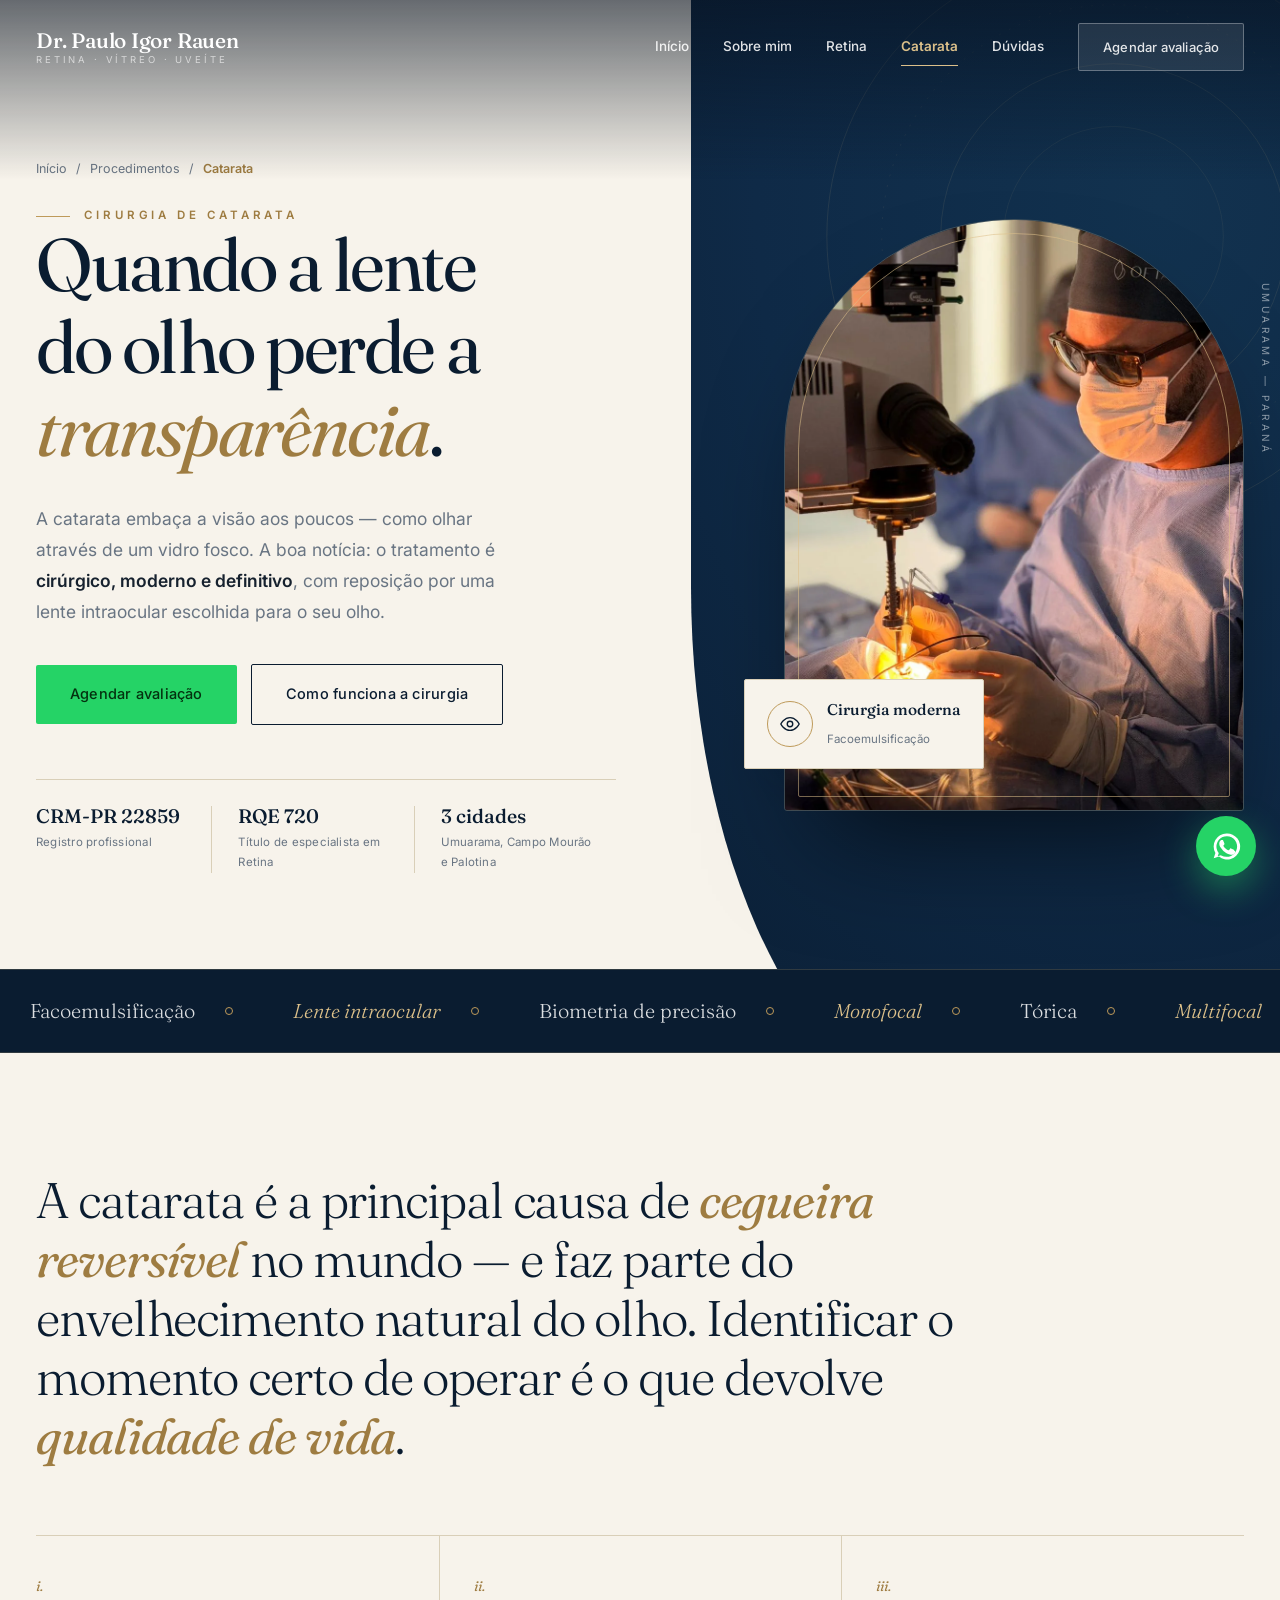
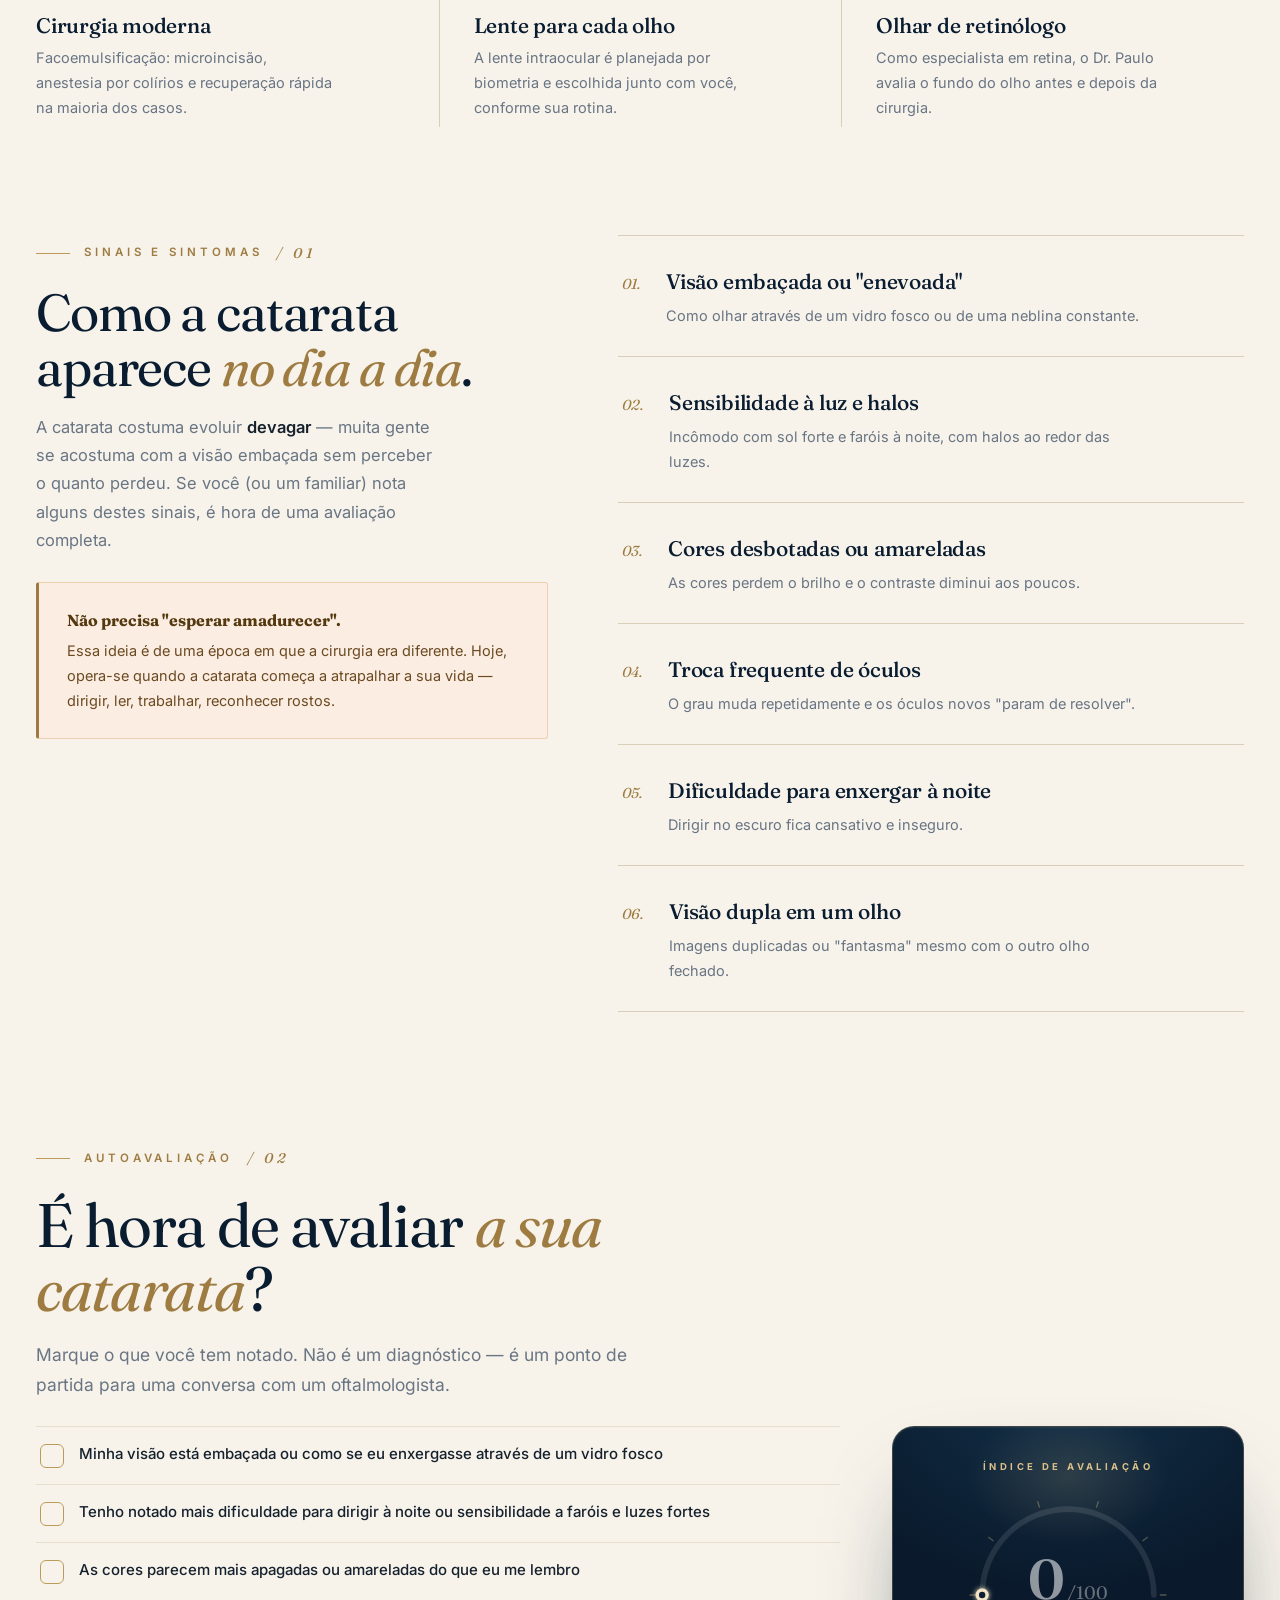
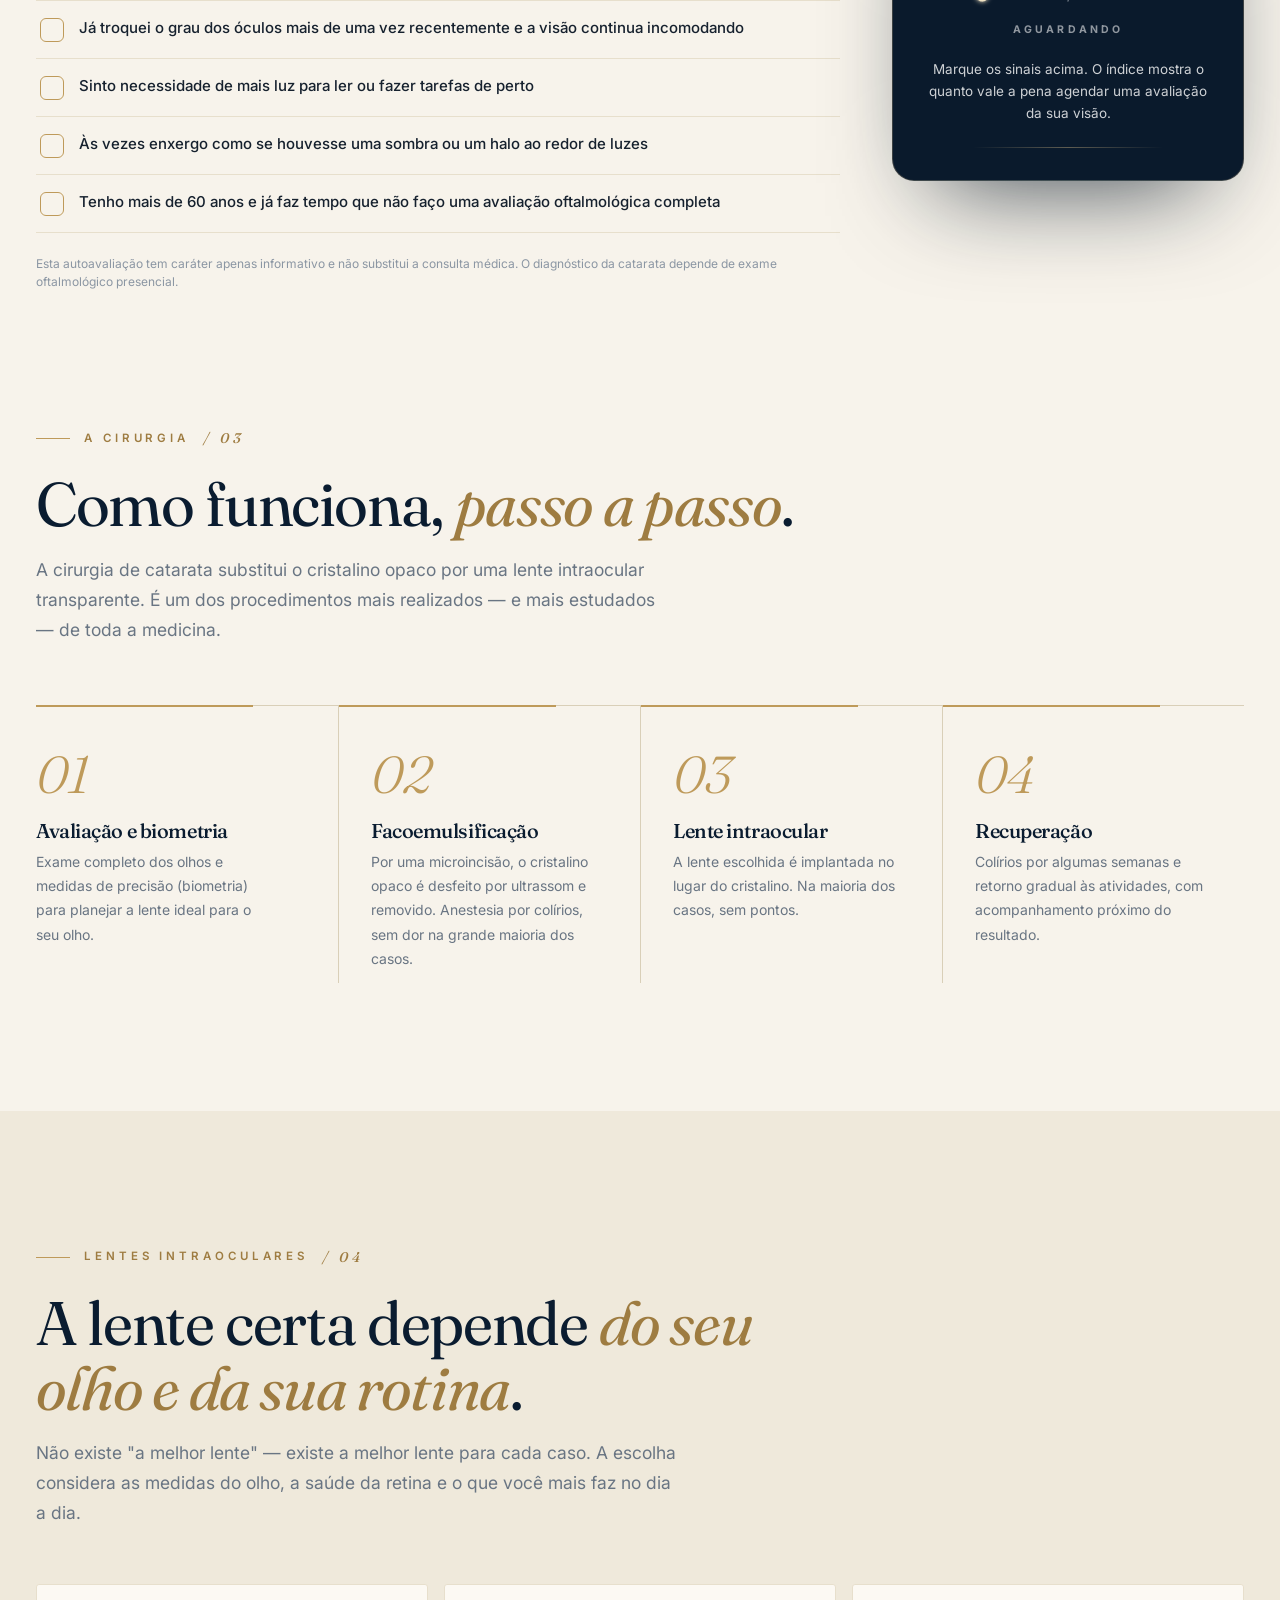
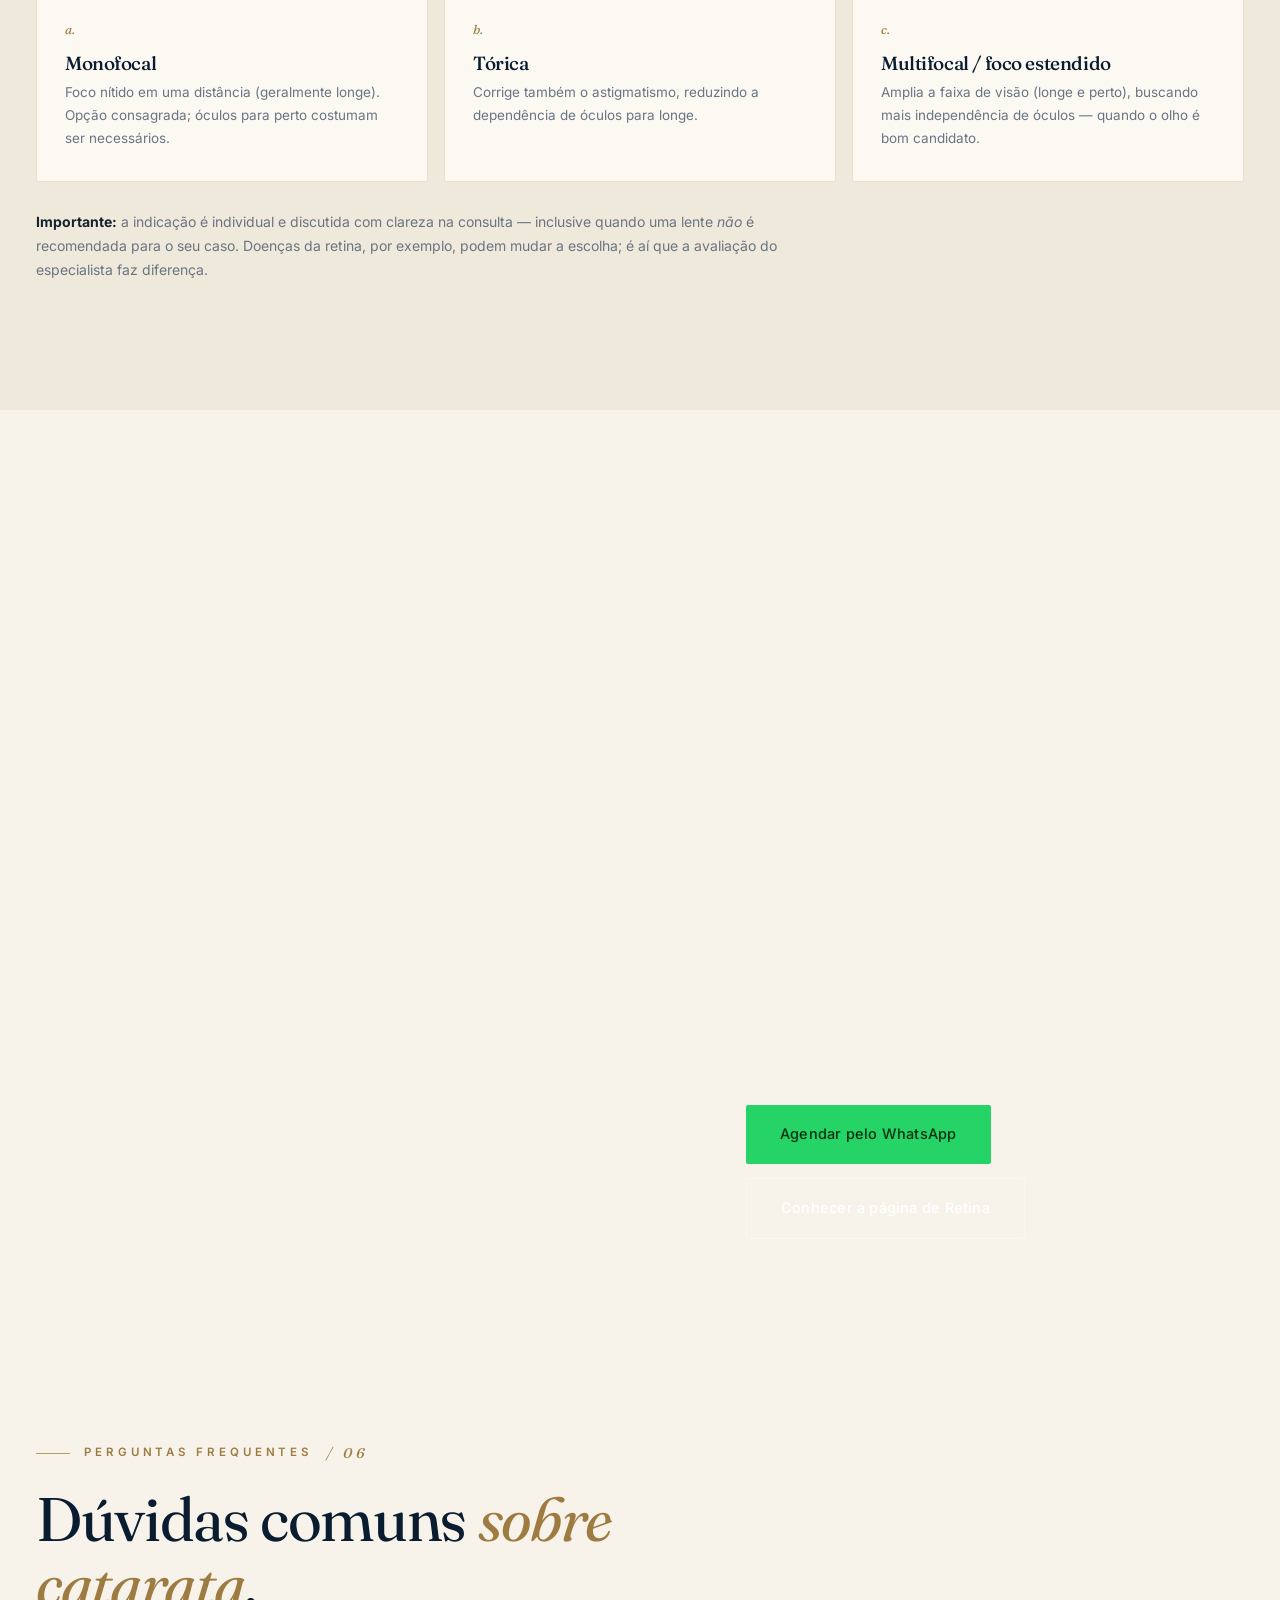
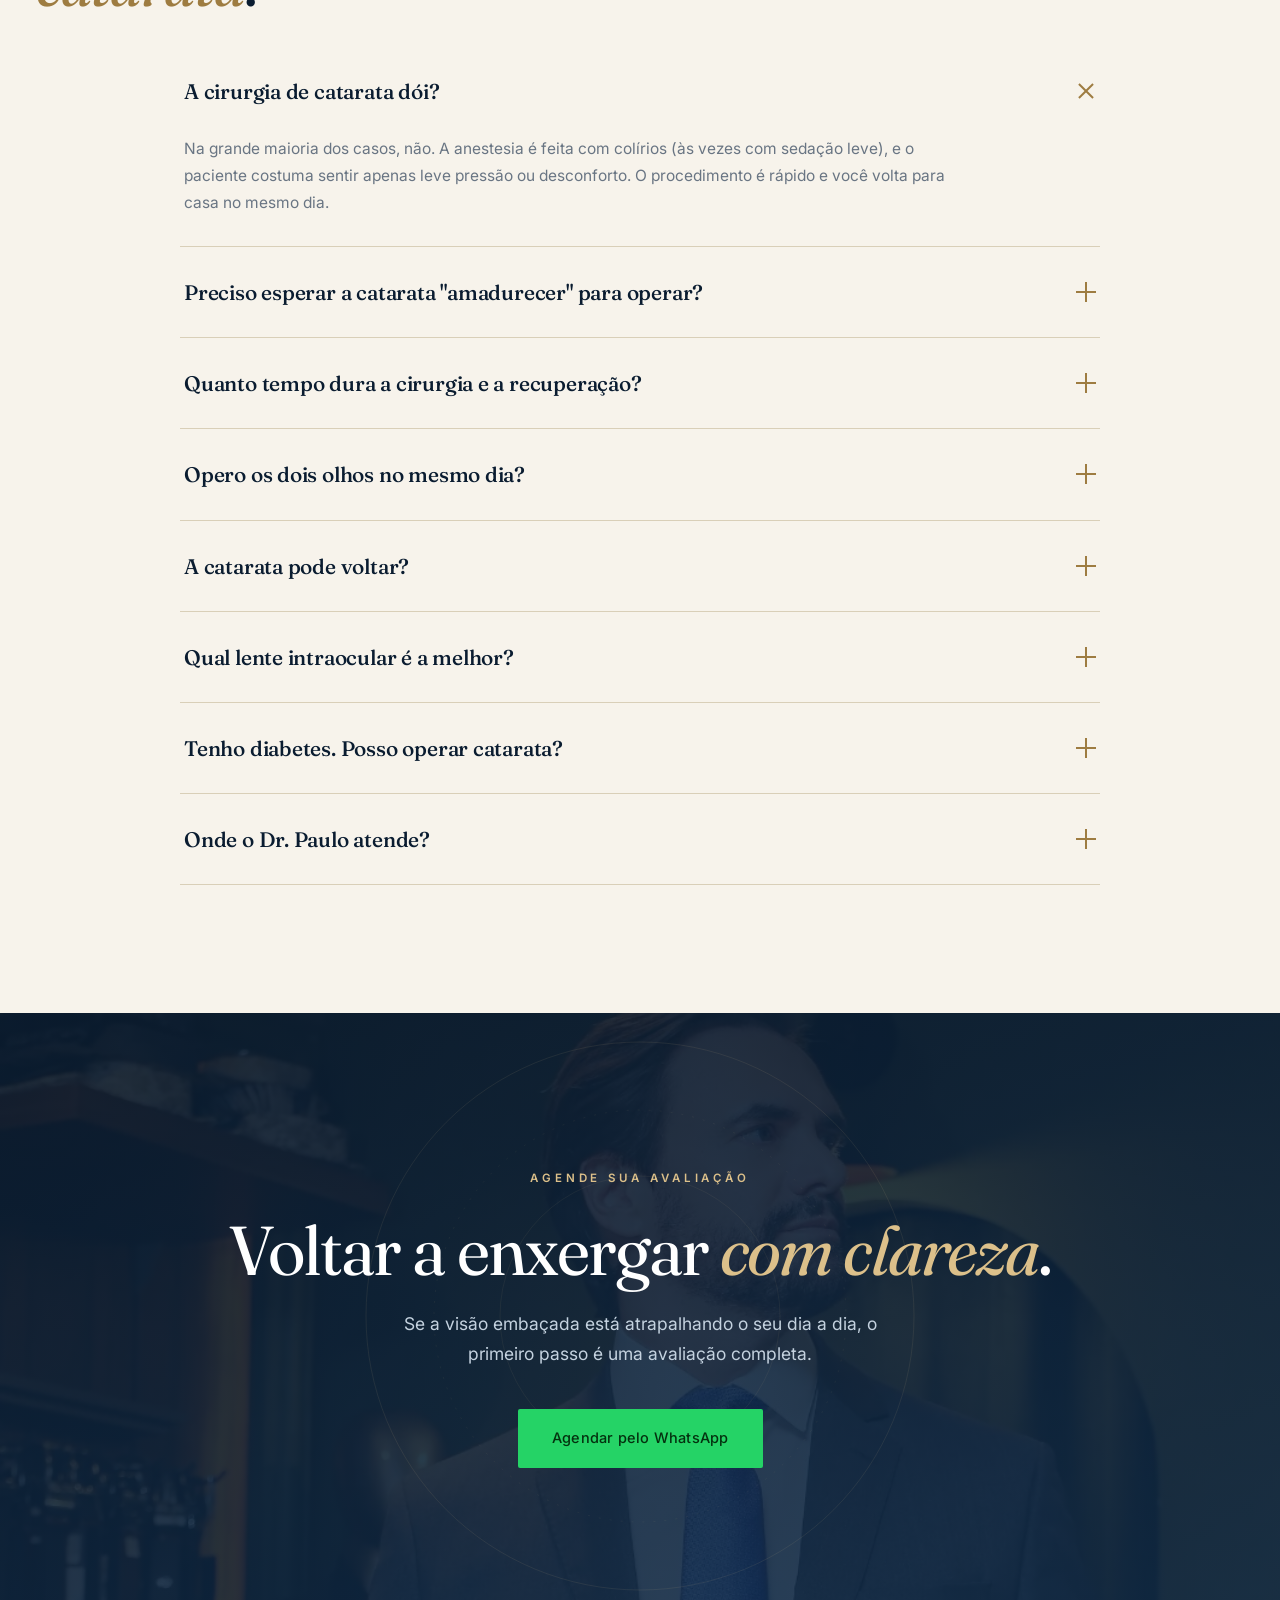
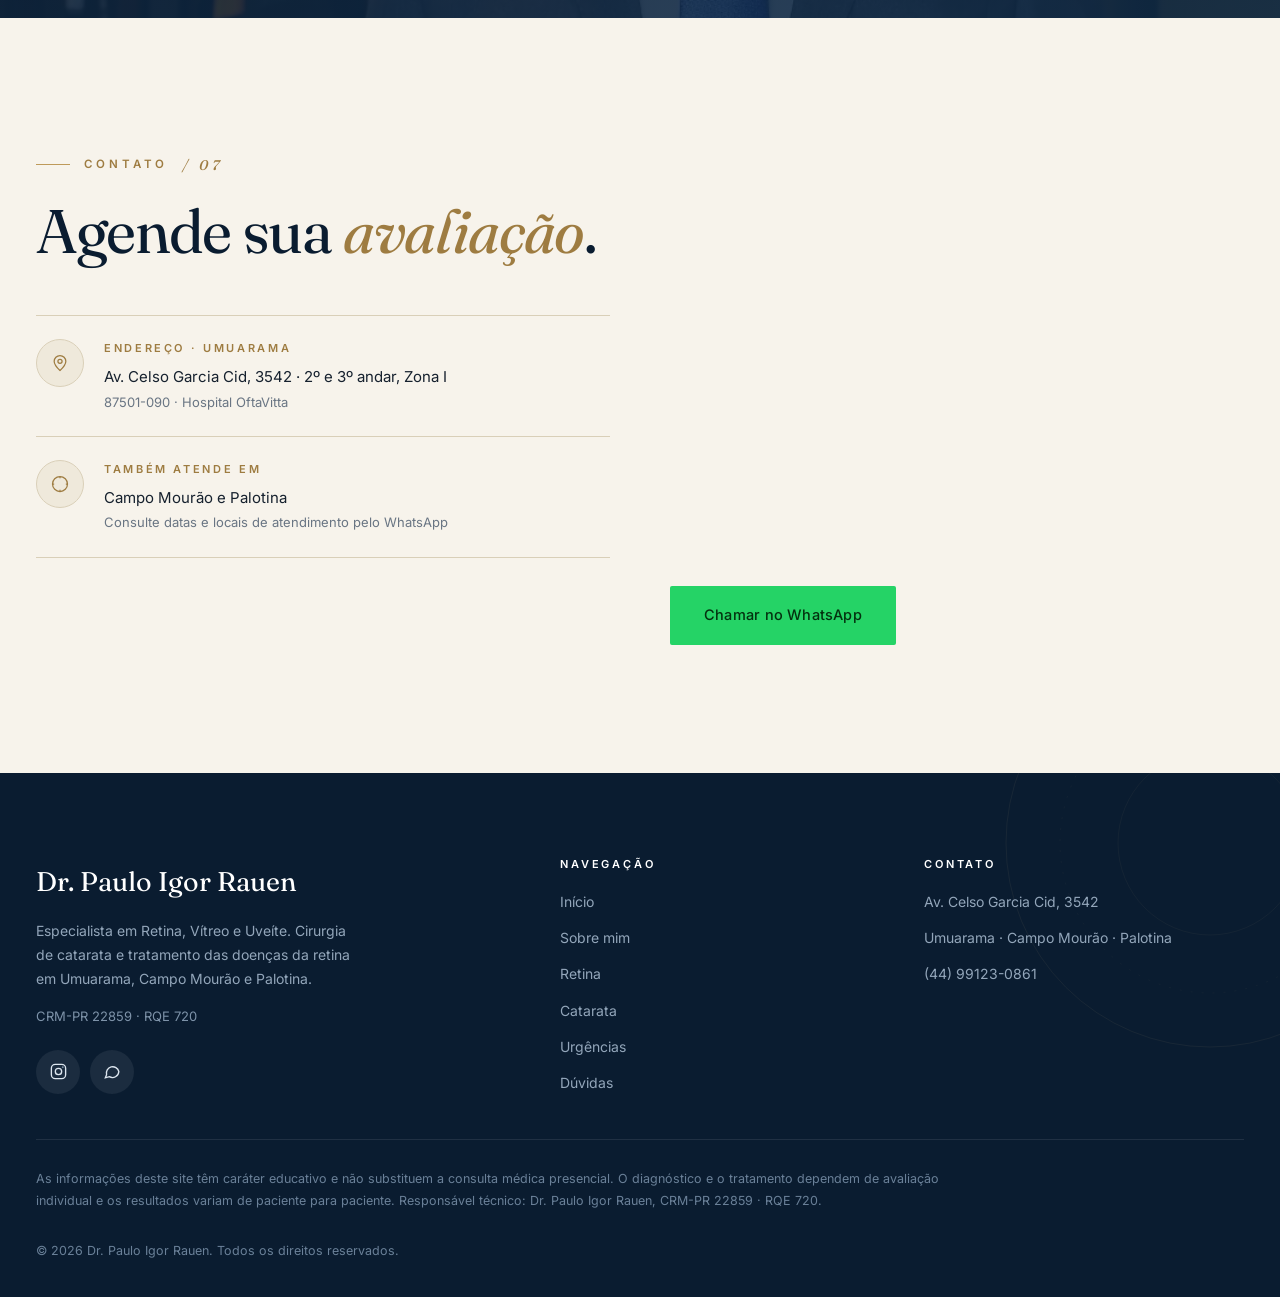
==== catarata.html @ 822ee5ed "site Dr Paulo Igor Rauen" ====
<!DOCTYPE html>
<html lang="pt-BR">
<head>
<meta charset="UTF-8">
<meta name="viewport" content="width=device-width, initial-scale=1.0">
<title>Cirurgia de Catarata | Dr. Paulo Igor Rauen — Umuarama, Campo Mourão e Palotina</title>
<meta name="description" content="Cirurgia de catarata com o Dr. Paulo Igor Rauen (CRM-PR 22859 · RQE 720): facoemulsificação moderna, lentes intraoculares e o olhar de um especialista em retina. Umuarama, Campo Mourão e Palotina - PR.">
<link rel="preconnect" href="https://fonts.googleapis.com">
<link rel="preconnect" href="https://fonts.gstatic.com" crossorigin>
<link href="https://fonts.googleapis.com/css2?family=Fraunces:ital,opsz,wght@0,9..144,300;0,9..144,400;0,9..144,500;0,9..144,600;1,9..144,300;1,9..144,400;1,9..144,500&family=Inter:wght@400;500;600;700&display=swap" rel="stylesheet">
<script type="application/ld+json">
{
  "@context": "https://schema.org",
  "@type": "Physician",
  "name": "Dr. Paulo Igor Rauen",
  "medicalSpecialty": "Ophthalmology",
  "description": "Oftalmologista especialista em retina, vítreo e uveíte. Cirurgia de catarata. CRM-PR 22859, RQE 720.",
  "telephone": "+55 44 99123-0861",
  "address": {
    "@type": "PostalAddress",
    "streetAddress": "Av. Celso Garcia Cid, 3542 - 2º e 3º andar, Zona I",
    "addressLocality": "Umuarama",
    "addressRegion": "PR",
    "postalCode": "87501-090",
    "addressCountry": "BR"
  },
  "areaServed": ["Umuarama - PR", "Campo Mourão - PR", "Palotina - PR"],
  "sameAs": ["https://www.instagram.com/drpaulorauen/"]
}
</script>
<style>
  :root{
    --paper:#F7F3EB; --paper2:#EFE9DB; --card:#FCF9F3;
    --navy:#0A1C30; --navy2:#0F2A47; --navy3:#12324F; --ink:#16212E; --muted:#697583; --muted2:#8B96A3;
    --gold:#BE9A5A; --gold-d:#9E7C41; --gold-l:#DCC08A; --gold-xl:#EDDCB4;
    --line:#E7DFCC; --line2:#D9CFB8; --wa:#25D366; --alert:#B4552D;
    --sh:0 44px 90px -34px rgba(10,28,48,.35);
    --sh-s:0 22px 50px -26px rgba(10,28,48,.3);
    --ease:cubic-bezier(.19,1,.22,1);
  }
  /* ===== CHECKLIST INTERATIVO ===== */
  .ckwrap{display:grid;grid-template-columns:minmax(0,1fr) minmax(310px,352px);gap:52px;align-items:start}
  .ckwrap>*{min-width:0}
  .cklist{list-style:none;margin:0;padding:0}
  .cklist li{border-bottom:1px solid var(--line)}
  .cklist li:first-child{border-top:1px solid var(--line)}
  .cklist label{display:flex;align-items:flex-start;gap:15px;padding:16px 4px;cursor:pointer;transition:background .2s}
  .cklist label:hover{background:rgba(190,154,90,.06)}
  .cklist input{position:absolute;opacity:0;width:0;height:0}
  .ckbox{flex:0 0 24px;width:24px;height:24px;border:1.5px solid var(--gold);border-radius:6px;margin-top:1px;
    display:flex;align-items:center;justify-content:center;transition:all .18s;position:relative}
  .ckbox::after{content:"";width:11px;height:6px;border-left:2px solid #fff;border-bottom:2px solid #fff;
    transform:rotate(-45deg) scale(0);transform-origin:center;margin-top:-2px;transition:transform .18s}
  .cklist input:checked~.ckbox{background:var(--gold);border-color:var(--gold)}
  .cklist input:checked~.ckbox::after{transform:rotate(-45deg) scale(1)}
  .cklist input:focus-visible~.ckbox{outline:2px solid var(--navy);outline-offset:2px}
  .cktxt{font-size:15px;line-height:1.5;color:var(--ink);font-weight:500;flex:1}
  .cklist input:checked~.cktxt{color:var(--navy)}
  .ckresult{background:radial-gradient(120% 90% at 50% -10%,#123048,#0A1A2C 62%);color:#fff;
    border-radius:22px;padding:32px 30px;border:1px solid rgba(220,192,138,.24);text-align:center;position:relative;overflow:hidden;
    box-shadow:0 46px 100px -44px rgba(8,22,38,.8),inset 0 1px 0 rgba(255,255,255,.06);transition:box-shadow .5s,border-color .5s}
  .ckresult::after{content:"";position:absolute;left:50%;top:-46px;width:280px;height:190px;transform:translateX(-50%);
    background:radial-gradient(closest-side,rgba(220,192,138,.15),transparent 72%);pointer-events:none;transition:background .5s}
  .ckresult.lvl-alto{border-color:rgba(224,126,94,.5);box-shadow:0 0 0 1px rgba(224,126,94,.22),0 46px 100px -40px rgba(180,85,45,.6)}
  .ckresult.lvl-alto::after{background:radial-gradient(closest-side,rgba(224,126,94,.24),transparent 72%)}
  .ckr-tag{position:relative;display:block;font-size:9.5px;font-weight:700;letter-spacing:.36em;text-transform:uppercase;color:var(--gold-l);margin-bottom:4px}
  .gauge{position:relative;margin:8px auto 0;max-width:224px}
  #gaugeSvg{width:100%;height:auto;display:block;overflow:visible}
  #gFill{transition:stroke-dashoffset .75s cubic-bezier(.33,1,.5,1)}
  #gMarker{transform-box:view-box;transform-origin:120px 120px;transform:rotate(-90deg);transition:transform .75s cubic-bezier(.33,1,.5,1)}
  .gauge-read{position:relative;margin-top:-52px}
  .g-figure{display:inline-flex;align-items:baseline;justify-content:center}
  .g-num{font-family:'Fraunces',serif;font-size:56px;font-weight:600;line-height:.9;letter-spacing:-.03em;font-variant-numeric:tabular-nums;transition:color .45s}
  .g-den{font-family:'Fraunces',serif;font-size:18px;font-weight:400;color:rgba(255,255,255,.38);margin-left:3px}
  .gauge-level{display:block;margin-top:12px;font-size:10.5px;font-weight:700;letter-spacing:.3em;text-transform:uppercase;transition:color .45s;color:rgba(255,255,255,.55)}
  .ckr-msg{position:relative;font-size:13.5px;line-height:1.62;color:rgba(255,255,255,.8);font-weight:400;margin:20px auto 0;max-width:288px}
  .ckr-msg b{color:#fff;font-weight:600}
  .ckr-count{position:relative;margin-top:15px;font-size:10px;letter-spacing:.16em;text-transform:uppercase;color:rgba(255,255,255,.48);font-weight:600}
  .ckr-count b{font-family:'Fraunces';font-size:13px;color:var(--gold-l);font-weight:600;letter-spacing:0}
  .ckr-div{position:relative;height:1px;margin:22px auto 0;max-width:190px;background:linear-gradient(90deg,transparent,rgba(220,192,138,.4),transparent)}
  .ckr-cta{position:relative;margin-top:20px}
  .ckbtn{display:inline-flex;align-items:center;justify-content:center;gap:11px;width:100%;padding:14px 22px;position:relative;overflow:hidden;
    font-family:'Inter',sans-serif;font-weight:600;font-size:13.5px;letter-spacing:.01em;color:#12233A;border-radius:14px;text-decoration:none;
    background:linear-gradient(135deg,#F0DCAC 0%,#D6B375 46%,#BF9855 100%);
    box-shadow:0 16px 34px -14px rgba(191,152,85,.7),inset 0 1px 0 rgba(255,255,255,.55),inset 0 -1px 0 rgba(120,90,40,.25);
    transition:transform .25s var(--ease),box-shadow .3s,filter .25s}
  .ckbtn::before{content:"";position:absolute;top:0;left:-120%;width:60%;height:100%;pointer-events:none;
    background:linear-gradient(100deg,transparent,rgba(255,255,255,.55),transparent);transform:skewX(-18deg);transition:left .6s var(--ease)}
  .ckbtn:hover::before{left:130%}
  .wa-badge{flex:0 0 auto;width:26px;height:26px;border-radius:50%;background:#12233A;display:inline-flex;align-items:center;justify-content:center;
    box-shadow:inset 0 1px 0 rgba(255,255,255,.12),0 2px 5px rgba(0,0,0,.2)}
  .wa-badge .wa-ico{width:16px;height:16px;fill:#EBD6A6;display:block}
  .ckbtn:hover{transform:translateY(-2px);box-shadow:0 22px 46px -14px rgba(191,152,85,.85),inset 0 1px 0 rgba(255,255,255,.6);filter:brightness(1.04)}
  .ckbtn:active{transform:translateY(0)}
  .ckdisc{margin-top:22px;font-size:12px;color:var(--muted2);line-height:1.55;max-width:760px}
  @media(max-width:1000px){.ckwrap{grid-template-columns:1fr;gap:28px}.ckresult{max-width:440px;margin:0 auto}.cktxt{font-size:14.5px}}
  *{box-sizing:border-box;margin:0;padding:0}
  html{scroll-behavior:smooth}
  body{font-family:'Inter',sans-serif;color:var(--ink);background:var(--paper);line-height:1.72;
       -webkit-font-smoothing:antialiased;overflow-x:hidden}
  h1,h2,h3,h4{font-family:'Fraunces',serif;font-weight:400;line-height:1.05;letter-spacing:-.022em}
  a{color:inherit;text-decoration:none}
  img{max-width:100%;display:block}
  ::selection{background:var(--gold-l);color:var(--navy)}
  :focus-visible{outline:2px solid var(--gold-d);outline-offset:3px;border-radius:2px}
  .skip{position:absolute;left:-9999px;top:0;background:var(--navy);color:#fff;padding:12px 20px;z-index:200}
  .skip:focus{left:12px;top:12px}

  .wrap{width:100%;max-width:1280px;margin:0 auto;padding:0 36px}
  .hero-in>*,.symp>*,.contact>*,.foot-top>*,.diff>*,.steps>*,.tx>*{min-width:0}
  .eyebrow{font-weight:600;font-size:11.5px;letter-spacing:.34em;text-transform:uppercase;color:var(--gold-d);
           display:inline-flex;align-items:center;gap:14px}
  .eyebrow::before{content:"";width:34px;height:1px;background:var(--gold)}
  .eyebrow.light{color:var(--gold-l)}.eyebrow.light::before{background:var(--gold-l)}
  .eyebrow.nolead::before{display:none}
  .idx{font-family:'Fraunces';font-size:14px;color:var(--gold-d);font-weight:500;font-style:italic}

  .btn{display:inline-flex;align-items:center;justify-content:center;gap:11px;background:var(--navy);color:#fff;
       font-weight:500;padding:17px 34px;border-radius:2px;font-size:14.5px;letter-spacing:.015em;
       transition:transform .45s var(--ease),box-shadow .45s var(--ease),background .3s,color .3s,border-color .3s;
       border:0;cursor:pointer;position:relative;overflow:hidden;will-change:transform}
  .btn::after{content:"";position:absolute;inset:0;background:linear-gradient(115deg,transparent 30%,rgba(255,255,255,.25) 50%,transparent 70%);
       transform:translateX(-140%);transition:transform .8s var(--ease)}
  .btn:hover::after{transform:translateX(140%)}
  .btn:hover{box-shadow:0 22px 44px -18px rgba(10,28,48,.55)}
  .btn.wa{background:var(--wa);color:#04310F}
  .btn.ghost{background:transparent;border:1px solid rgba(255,255,255,.35);color:#fff}
  .btn.ghost:hover{border-color:var(--gold-l);color:var(--gold-l);background:rgba(255,255,255,.06)}
  .btn.line{background:transparent;border:1px solid var(--navy);color:var(--navy)}
  .btn.line:hover{background:var(--navy);color:#fff}

  /* ===== IRIS ===== */
  .iris{position:absolute;pointer-events:none}
  .iris svg{width:100%;height:100%;display:block}
  .iris .spin{transform-origin:center;animation:spin 60s linear infinite}
  @keyframes spin{to{transform:rotate(360deg)}}

  #prog{position:fixed;top:0;left:0;height:2px;width:0;background:linear-gradient(90deg,var(--gold-d),var(--gold-l));z-index:130}

  /* ===== HEADER (identico a home) ===== */
  header{position:fixed;top:0;left:0;right:0;z-index:110;transition:transform .5s var(--ease),background .4s,border-color .4s}
  header.hid{transform:translateY(-110%)}
  header::before{content:"";position:absolute;inset:0 0 auto;height:180px;pointer-events:none;z-index:0;
       background:linear-gradient(180deg,rgba(6,16,30,.6),rgba(6,16,30,0));transition:opacity .4s}
  header.scr::before{opacity:0}
  header.scr{background:rgba(247,243,235,.92);backdrop-filter:blur(18px);border-bottom:1px solid var(--line)}
  .nav{position:relative;z-index:1;display:flex;align-items:center;justify-content:space-between;height:94px;transition:height .4s}
  header.scr .nav{height:72px}
  .brand{display:flex;flex-direction:column;line-height:1.05}
  .brand b{font-family:'Fraunces';font-weight:500;font-size:21px;color:#fff;transition:color .4s;letter-spacing:-.01em}
  .brand span{font-size:9.5px;letter-spacing:.3em;text-transform:uppercase;color:rgba(255,255,255,.62);transition:color .4s;margin-top:3px}
  header.scr .brand b{color:var(--navy)}
  header.scr .brand span{color:var(--muted)}
  .menu{display:flex;gap:34px;align-items:center}
  .menu a{font-size:13.5px;font-weight:500;color:rgba(255,255,255,.88);transition:color .25s;position:relative}
  .menu a:not(.btn)::after{content:"";position:absolute;left:0;bottom:-7px;height:1px;width:0;background:var(--gold-l);transition:width .35s var(--ease)}
  .menu a:not(.btn):hover::after{width:100%}
  header.scr .menu a{color:var(--ink)}
  .menu a.act::after{width:100%}
  .menu a.act{color:var(--gold-l);font-weight:600}
  header.scr .menu a.act{color:var(--gold-d)}
  .menu a.urg{color:var(--gold-l);font-weight:600}
  header.scr .menu a.urg{color:var(--alert)}
  .menu .btn{padding:12px 24px;font-size:13px;background:rgba(255,255,255,.1);border:1px solid rgba(255,255,255,.3)}
  .menu .btn:hover{background:var(--gold);border-color:var(--gold);color:#241A06}
  header.scr .menu .btn{background:var(--navy);border-color:var(--navy);color:#fff}
  .burger{display:none;width:44px;height:44px;background:none;border:0;color:#fff;cursor:pointer;position:relative;z-index:2}
  .burger span{display:block;width:24px;height:2px;background:currentColor;margin:5px auto;transition:.3s}
  header.scr .burger{color:var(--navy)}
  .mobile{position:fixed;inset:0 0 0 auto;width:min(86vw,360px);background:var(--navy);z-index:150;transform:translateX(102%);
          transition:transform .6s var(--ease);padding:104px 38px 44px;display:flex;flex-direction:column}
  .mobile.open{transform:none}
  .mobile a{color:#DDE6EF;font-family:'Fraunces';font-size:22px;padding:15px 0;border-bottom:1px solid rgba(255,255,255,.08)}
  .mobile a.act{color:var(--gold-l)}
  .mobile .btn{margin-top:26px;background:var(--gold);color:#241A06;font-family:'Inter';font-size:14px}
  .mclose{position:absolute;top:24px;right:26px;font-size:32px;color:#fff;background:none;border:0;cursor:pointer;width:44px;height:44px}

  /* ===== FOCUS REVEAL ===== */
  .rv{opacity:0;transform:translateY(30px);filter:blur(10px);
      transition:opacity 1.1s var(--ease),transform 1.1s var(--ease),filter 1.1s var(--ease)}
  .rv.in{opacity:1;transform:none;filter:blur(0)}
  .rv.l{transform:translateX(-40px)}.rv.l.in{transform:none}
  .rv.r{transform:translateX(40px)}.rv.r.in{transform:none}
  .d1{transition-delay:.09s}.d2{transition-delay:.18s}.d3{transition-delay:.27s}.d4{transition-delay:.36s}.d5{transition-delay:.45s}
  .mask{overflow:hidden;display:block;padding-bottom:.12em;margin-bottom:-.06em}
  .mask>span{display:block;transform:translateY(112%);transition:transform 1.2s var(--ease)}
  .mask.in>span{transform:none}
  .mask.m2>span{transition-delay:.1s}.mask.m3>span{transition-delay:.2s}

  /* ===== HERO (identico a home) ===== */
  .hero{position:relative;background:var(--paper);padding:158px 0 0;overflow:hidden}
  .hero::before{content:"";position:absolute;top:-16%;right:-8%;width:54%;height:132%;
       background:radial-gradient(130% 95% at 68% 28%,var(--navy3) 0%,var(--navy2) 45%,var(--navy) 100%);
       border-radius:0 0 0 42%;z-index:0}
  .hero-iris{width:min(46vw,680px);height:min(46vw,680px);right:-10%;top:-6%;opacity:.5;z-index:1}
  .hero-in{position:relative;z-index:3;display:grid;grid-template-columns:1.06fr .94fr;gap:52px;align-items:center;padding-bottom:96px}
  .crumb{font-size:12.5px;color:var(--muted);margin-bottom:18px;display:flex;gap:9px;align-items:center;flex-wrap:wrap}
  .crumb a{transition:color .25s}
  .crumb a:hover{color:var(--gold-d)}
  .crumb b{color:var(--gold-d);font-weight:600}
  .hero h1{font-size:clamp(44px,5.8vw,86px);color:var(--navy);letter-spacing:-.032em}
  .hero h1 em{font-style:italic;color:var(--gold-d)}
  .hero .sub{font-size:17.5px;color:var(--muted);max-width:500px;margin:30px 0 36px;line-height:1.78}
  .hero .sub b{color:var(--ink);font-weight:600}
  .cta-row{display:flex;gap:14px;flex-wrap:wrap;align-items:center}
  .cred{display:flex;margin-top:54px;border-top:1px solid var(--line2);padding-top:26px;max-width:580px}
  .cred>div{flex:1;padding-right:22px}
  .cred>div+div{border-left:1px solid var(--line2);padding-left:26px}
  .cred b{display:block;font-family:'Fraunces';font-size:19.5px;color:var(--navy);font-weight:500;line-height:1.05;white-space:nowrap}
  .cred span{font-size:11.5px;color:var(--muted);margin-top:7px;display:block;letter-spacing:.02em}
  .hero-media{position:relative;z-index:3;justify-self:end;width:100%;max-width:460px;min-width:0}
  .hero-media .frame{border-radius:230px 230px 3px 3px;overflow:hidden;aspect-ratio:4/5.15;position:relative;
       box-shadow:0 60px 110px -38px rgba(0,0,0,.65);border:1px solid rgba(220,192,138,.25)}
  .hero-media .frame img{width:100%;height:100%;object-fit:cover;object-position:center top;transform:scale(1.06);
       transition:transform 2.2s var(--ease)}
  body.go .hero-media .frame img{transform:scale(1)}
  .hero-media .gline{position:absolute;inset:13px;border:1px solid rgba(220,192,138,.55);border-radius:218px 218px 2px 2px;z-index:4;pointer-events:none}
  .seal{position:absolute;left:-40px;bottom:42px;background:var(--paper);border:1px solid var(--line2);
       padding:17px 22px;box-shadow:var(--sh-s);display:flex;gap:14px;align-items:center;z-index:5;border-radius:2px}
  .seal .rr{width:46px;height:46px;border-radius:50%;border:1px solid var(--gold);display:flex;align-items:center;justify-content:center;color:var(--navy);flex:0 0 auto}
  .seal b{font-family:'Fraunces';font-size:15.5px;display:block;color:var(--navy);font-weight:500}
  .seal span{font-size:11.5px;color:var(--muted)}
  .estab{position:absolute;right:-30px;top:64px;writing-mode:vertical-rl;font-size:10px;letter-spacing:.34em;
       text-transform:uppercase;color:rgba(255,255,255,.5);z-index:5}

  /* ===== MARQUEE ===== */
  .marq{background:var(--navy);color:#fff;padding:24px 0;overflow:hidden;white-space:nowrap;position:relative;z-index:4;
        border-top:1px solid rgba(220,192,138,.18);border-bottom:1px solid rgba(220,192,138,.18)}
  .marq .track{display:inline-flex;animation:mx 40s linear infinite}
  .marq:hover .track{animation-play-state:paused}
  .marq span{font-family:'Fraunces';font-size:20px;font-weight:300;padding:0 30px;color:rgba(255,255,255,.85);display:inline-flex;align-items:center;gap:30px}
  .marq span:nth-child(even){font-style:italic;color:var(--gold-l)}
  .marq span::after{content:"";width:6px;height:6px;border-radius:50%;border:1px solid var(--gold)}
  @keyframes mx{to{transform:translateX(-50%)}}

  section.pad{padding:128px 0}
  .lead-head{max-width:780px}
  .lead-head h2{font-size:clamp(36px,4.8vw,62px);color:var(--navy);margin:22px 0 18px}
  .lead-head h2 em{font-style:italic;color:var(--gold-d)}
  .lead-head p{color:var(--muted);font-size:17.5px;max-width:640px}

  /* ===== STATEMENT ===== */
  .state{padding:118px 0 108px;position:relative}
  .state h2{font-size:clamp(30px,3.9vw,52px);color:var(--navy);max-width:1020px;line-height:1.18;font-weight:300}
  .state h2 em{font-style:italic;color:var(--gold-d);font-weight:400}
  .diff{display:grid;grid-template-columns:repeat(3,1fr);gap:0;margin-top:70px;border-top:1px solid var(--line2)}
  .diff>div{padding:36px 34px 6px 0;position:relative}
  .diff>div+div{border-left:1px solid var(--line2);padding-left:34px}
  .diff .dn{font-family:'Fraunces';font-style:italic;font-size:14px;color:var(--gold-d)}
  .diff h3{font-size:21px;font-weight:500;color:var(--navy);margin:14px 0 10px;letter-spacing:-.01em}
  .diff p{color:var(--muted);font-size:14.5px;max-width:300px}

  /* ===== SINTOMAS ===== */
  .symp{display:grid;grid-template-columns:.9fr 1.1fr;gap:70px;align-items:start}
  .symp-aside{position:sticky;top:118px}
  .symp-aside h2{font-size:clamp(32px,4.2vw,52px);color:var(--navy);margin:20px 0 18px}
  .symp-aside h2 em{font-style:italic;color:var(--gold-d)}
  .symp-aside p{color:var(--muted);font-size:16.5px;margin-bottom:28px;max-width:400px}
  .symp-aside p b{color:var(--ink);font-weight:600}
  .note{background:#FBEDE2;border:1px solid #EECFAF;border-left:3px solid var(--gold-d);border-radius:3px;padding:24px 28px;color:#6B4A22;font-size:14.5px}
  .note b{color:#54390F;font-family:'Fraunces';font-size:16px;display:block;margin-bottom:4px}
  .symp-list{list-style:none}
  .symp-list li{display:grid;grid-template-columns:auto 1fr;gap:26px;padding:27px 4px;border-top:1px solid var(--line2);align-items:baseline;transition:padding .4s var(--ease)}
  .symp-list li:hover{padding-left:14px}
  .symp-list li:last-child{border-bottom:1px solid var(--line2)}
  .symp-list .sn{font-family:'Fraunces';font-style:italic;font-size:14.5px;color:var(--gold-d)}
  .symp-list b{font-family:'Fraunces';font-weight:500;font-size:21px;color:var(--navy);display:block;margin-bottom:5px;letter-spacing:-.01em}
  .symp-list p{color:var(--muted);font-size:14.5px;max-width:480px}

  /* ===== JORNADA ===== */
  .steps{display:grid;grid-template-columns:repeat(4,1fr);margin-top:60px;border-top:1px solid var(--line2)}
  .stp{padding:42px 32px 12px 0;position:relative}
  .stp::before{content:"";position:absolute;top:-1px;left:0;width:0;height:2px;background:var(--gold);transition:width .9s var(--ease)}
  .stp.in::before{width:72%}
  .stp+.stp{border-left:1px solid var(--line2);padding-left:32px}
  .stp .sn{font-family:'Fraunces';font-size:52px;color:var(--line2);font-weight:300;font-style:italic;line-height:1;transition:color .5s}
  .stp.in .sn{color:var(--gold)}
  .stp h3{font-size:20px;font-weight:500;color:var(--navy);margin:20px 0 9px}
  .stp p{color:var(--muted);font-size:14px;max-width:240px}

  /* ===== LENTES ===== */
  .lio{background:var(--paper2)}
  .tx{display:grid;grid-template-columns:repeat(3,1fr);gap:16px;margin-top:56px}
  .tx>div{background:var(--card);border:1px solid var(--line);border-radius:3px;padding:30px 28px;transition:.4s var(--ease)}
  .tx>div:hover{transform:translateY(-5px);box-shadow:var(--sh-s)}
  .tx .ti{font-family:'Fraunces';font-style:italic;font-size:13px;color:var(--gold-d)}
  .tx h4{font-size:19px;font-weight:500;color:var(--navy);margin:11px 0 7px}
  .tx p{font-size:13.5px;color:var(--muted)}
  .lio-note{margin-top:28px;color:var(--muted);font-size:14px;max-width:760px}
  .lio-note b{color:var(--ink)}

  /* ===== BAND ===== */
  .band{display:grid;grid-template-columns:1.08fr .92fr;align-items:stretch;border-radius:3px;overflow:hidden;box-shadow:var(--sh)}
  .band .bimg{min-height:540px;background-size:cover;background-position:center}
  .band .btxt{background:linear-gradient(165deg,var(--navy2),var(--navy));color:#fff;padding:68px 58px;display:flex;flex-direction:column;justify-content:center;position:relative;overflow:hidden}
  .band .btxt h2{color:#fff;font-size:clamp(30px,3.6vw,46px);margin:22px 0;letter-spacing:-.022em}
  .band .btxt h2 em{font-style:italic;color:var(--gold-l)}
  .band .btxt p{color:#B7C6D4;font-size:15.5px;margin-bottom:16px;max-width:440px}
  .band .btxt p b{color:#fff;font-weight:600}
  .band-iris{width:340px;height:340px;right:-110px;bottom:-110px;opacity:.35}

  /* ===== FAQ ===== */
  .faq{max-width:920px;margin:0 auto}
  .faq details{border-bottom:1px solid var(--line2)}
  .faq summary{cursor:pointer;list-style:none;padding:27px 4px;font-family:'Fraunces';font-weight:500;font-size:clamp(18px,1.9vw,21px);
       color:var(--navy);display:flex;justify-content:space-between;gap:22px;align-items:center;letter-spacing:-.01em;transition:padding .35s var(--ease)}
  .faq summary:hover{padding-left:12px}
  .faq summary::-webkit-details-marker{display:none}
  .faq summary::after{content:"";width:20px;height:20px;flex:0 0 auto;
       background:linear-gradient(var(--gold-d),var(--gold-d)) center/2px 100% no-repeat,
                  linear-gradient(var(--gold-d),var(--gold-d)) center/100% 2px no-repeat;transition:.4s var(--ease)}
  .faq details[open] summary::after{transform:rotate(135deg)}
  .faq .fa{color:var(--muted);padding:0 4px 30px;font-size:15.5px;max-width:780px}

  /* ===== CTA ===== */
  .cta{position:relative;color:#fff;text-align:center;padding:150px 0;background-size:cover;background-position:center 22%;overflow:hidden}
  .cta::before{content:"";position:absolute;inset:0;background:linear-gradient(165deg,rgba(10,28,48,.9),rgba(15,42,71,.88))}
  .cta-iris{width:560px;height:560px;left:50%;top:50%;transform:translate(-50%,-50%);opacity:.3;z-index:1}
  .cta .wrap{position:relative;z-index:2}
  .cta h2{font-size:clamp(38px,5.4vw,72px);color:#fff;margin:24px auto 22px;max-width:940px;letter-spacing:-.028em}
  .cta h2 em{font-style:italic;color:var(--gold-l)}
  .cta p{color:#C4D2DF;font-size:17.5px;max-width:540px;margin:0 auto 40px}

  /* ===== CONTATO ===== */
  .contact{display:grid;grid-template-columns:1fr 1fr;gap:60px;align-items:start;margin-top:52px}
  .info .row{display:flex;gap:20px;align-items:flex-start;padding:23px 0;border-bottom:1px solid var(--line2)}
  .info .row:first-child{border-top:1px solid var(--line2)}
  .info .ic{flex:0 0 auto;width:48px;height:48px;border-radius:50%;background:var(--paper2);display:flex;align-items:center;justify-content:center;border:1px solid var(--line2)}
  .info .ic svg{width:20px;height:20px;stroke:var(--gold-d);fill:none;stroke-width:1.5}
  .info b{display:block;font-size:11px;margin-bottom:5px;font-weight:600;color:var(--gold-d);letter-spacing:.24em;text-transform:uppercase}
  .info span{color:var(--ink);font-size:15px}
  .info span small{color:var(--muted);font-size:13px;display:block}

  footer{background:var(--navy);color:#93A6BA;padding:86px 0 36px;font-size:14px;position:relative;overflow:hidden}
  .foot-iris{width:420px;height:420px;right:-140px;top:-140px;opacity:.22}
  .foot-top{display:grid;grid-template-columns:1.5fr 1fr 1fr;gap:44px;padding-bottom:44px;border-bottom:1px solid rgba(255,255,255,.09);position:relative;z-index:2}
  footer .fb{font-family:'Fraunces';font-size:27px;color:#fff;display:block;margin-bottom:14px;font-weight:400}
  footer h4{color:#fff;font-family:'Inter';font-size:11px;letter-spacing:.26em;text-transform:uppercase;margin-bottom:20px;font-weight:600}
  .foot-links{display:flex;flex-direction:column;gap:12px}
  .foot-links a{transition:color .25s}.foot-links a:hover{color:var(--gold-l)}
  .social{display:flex;gap:10px;margin-top:22px}
  .social a{display:inline-flex;width:44px;height:44px;border-radius:50%;background:rgba(255,255,255,.07);align-items:center;justify-content:center;transition:.3s}
  .social a:hover{background:var(--gold)}
  .social svg{width:19px;height:19px;stroke:#DDE6EF;fill:none;stroke-width:1.7}
  .social a:hover svg{stroke:var(--navy)}
  .disc{margin-top:28px;font-size:12.5px;color:#6A8098;line-height:1.75;max-width:920px;position:relative;z-index:2}

  .float-wa{position:fixed;right:24px;bottom:24px;z-index:120;width:60px;height:60px;border-radius:50%;background:var(--wa);
       display:flex;align-items:center;justify-content:center;box-shadow:0 14px 36px rgba(37,211,102,.45);
       transition:transform .3s;animation:wp 2.6s infinite}
  .float-wa:hover{transform:scale(1.08)}
  .float-wa svg{width:31px;height:31px;fill:#fff}
  @keyframes wp{0%{box-shadow:0 14px 36px rgba(37,211,102,.45),0 0 0 0 rgba(37,211,102,.4)}70%{box-shadow:0 14px 36px rgba(37,211,102,.45),0 0 0 16px rgba(37,211,102,0)}100%{box-shadow:0 14px 36px rgba(37,211,102,.45),0 0 0 0 rgba(37,211,102,0)}}

  @media(max-width:1150px){
    .menu{display:none}.burger{display:block}
  }
  @media(max-width:1020px){
    .hero{padding-top:130px}
    .hero::before{display:none}
    .hero-iris{display:none}
    .hero-in{grid-template-columns:1fr;gap:52px;padding-bottom:72px}
    .hero-media{justify-self:center;background:radial-gradient(140% 110% at 50% 0%,var(--navy3) 0%,var(--navy) 72%);
                padding:22px 22px 0;border-radius:252px 252px 5px 5px;border:1px solid rgba(220,192,138,.3);
                box-shadow:0 40px 80px -34px rgba(10,28,48,.55)}
    .hero-media .frame{box-shadow:none;border:0;border-radius:230px 230px 3px 3px}
    .estab{display:none}
    header::before{background:linear-gradient(180deg,rgba(247,243,235,.95),rgba(247,243,235,0))}
    .brand b{color:var(--navy)}
    .brand span{color:var(--muted)}
    .burger{color:var(--navy)}
    .menu a{color:var(--ink)}
    .symp{grid-template-columns:1fr;gap:44px}
    .symp-aside{position:static}
    .contact,.band,.foot-top{grid-template-columns:1fr}
    .band .bimg{min-height:330px}
    .tx{grid-template-columns:1fr 1fr}
    .steps{grid-template-columns:1fr 1fr}
    .stp:nth-child(odd){border-left:0;padding-left:0}
    .stp:nth-child(n+3){border-top:1px solid var(--line2)}
    .diff{grid-template-columns:1fr}
    .diff>div+div{border-left:0;padding-left:0;border-top:1px solid var(--line2);margin-top:8px}
  }
  @media(max-width:620px){
    .wrap{padding:0 22px}
    section.pad{padding:88px 0}
    .hero{padding-top:118px}
    .cred{flex-wrap:wrap;gap:20px}.cred>div,.cred>div+div{border:0;padding:0;flex:1 0 45%}
    .tx,.steps{grid-template-columns:1fr}
    .stp{padding:34px 0 8px}
    .stp+.stp{border-left:0;padding-left:0;border-top:1px solid var(--line2)}
    .stp p{max-width:none}
    .seal{left:6px;bottom:18px;padding:13px 16px}
    .hero-media{padding:16px 16px 0;border-radius:196px 196px 4px 4px}
    .hero-media .frame{border-radius:180px 180px 3px 3px}
    .hero-media .gline{border-radius:170px 170px 2px 2px;inset:10px}
    .band .btxt{padding:46px 28px}
    .cta{padding:110px 0}
    .marq span{font-size:17px;padding:0 22px;gap:22px}
    .eyebrow{font-size:10px;letter-spacing:.24em;gap:0}
    .eyebrow::before{display:none}
    .float-wa{width:54px;height:54px;right:18px;bottom:18px}
    .float-wa svg{width:28px;height:28px}
  }
  @media(prefers-reduced-motion:reduce){
    *,*::before,*::after{animation-duration:.01ms!important;animation-iteration-count:1!important;transition-duration:.01ms!important}
    .rv,.mask>span{opacity:1!important;transform:none!important;filter:none!important}
    html{scroll-behavior:auto}
  }
</style>
</head>
<body>

<a class="skip" href="#main">Ir para o conteúdo</a>
<div id="prog"></div>

<header id="hd">
  <div class="wrap nav">
    <a class="brand" href="index.html" aria-label="Início">
      <b>Dr. Paulo Igor Rauen</b><span>Retina · Vítreo · Uveíte</span>
    </a>
    <nav class="menu" aria-label="Navegação principal">
      <a href="index.html">Início</a>
      <a href="sobre-mim.html">Sobre mim</a>
      <a href="retina.html">Retina</a>
      <a href="catarata.html" class="act" aria-current="page">Catarata</a>
      <a href="#duvidas">Dúvidas</a>
      <a href="#contato" class="btn">Agendar avaliação</a>
    </nav>
    <button class="burger" id="burger" aria-label="Abrir menu"><span></span><span></span><span></span></button>
  </div>
</header>

<div class="mobile" id="mob" aria-label="Menu">
  <button class="mclose" id="mclose" aria-label="Fechar menu">&times;</button>
  <a href="index.html">Início</a>
  <a href="sobre-mim.html">Sobre mim</a>
  <a href="retina.html">Retina</a>
  <a href="catarata.html" class="act">Catarata</a>
  <a href="#cirurgia">Como funciona a cirurgia</a>
  <a href="#lentes">Lentes intraoculares</a>
  <a href="#duvidas">Dúvidas</a>
  <a href="#contato">Contato</a>
  <a href="#" class="btn wa-link">Agendar avaliação</a>
</div>

<main id="main">

<!-- HERO -->
<section class="hero" id="top">
  <div class="iris hero-iris" aria-hidden="true">
    <svg viewBox="0 0 600 600" fill="none">
      <circle cx="300" cy="300" r="292" stroke="#DCC08A" stroke-opacity=".22"/>
      <circle cx="300" cy="300" r="236" stroke="#DCC08A" stroke-opacity=".16" stroke-dasharray="2 9" class="spin" style="transform-origin:300px 300px"/>
      <circle cx="300" cy="300" r="176" stroke="#DCC08A" stroke-opacity=".2"/>
      <circle cx="300" cy="300" r="112" stroke="#DCC08A" stroke-opacity=".14"/>
    </svg>
  </div>
  <div class="wrap hero-in">
    <div>
      <div class="crumb rv"><a href="index.html">Início</a> / <span>Procedimentos</span> / <b>Catarata</b></div>
      <span class="eyebrow rv">Cirurgia de Catarata</span>
      <h1>
        <span class="mask"><span>Quando a lente</span></span>
        <span class="mask m2"><span>do olho perde a</span></span>
        <span class="mask m3"><span><em>transparência</em>.</span></span>
      </h1>
      <p class="sub rv d3">A catarata embaça a visão aos poucos — como olhar através de um vidro fosco. A boa notícia: o tratamento é <b>cirúrgico, moderno e definitivo</b>, com reposição por uma lente intraocular escolhida para o seu olho.</p>
      <div class="cta-row rv d4">
        <a href="#" class="btn wa wa-link">Agendar avaliação</a>
        <a href="#cirurgia" class="btn line">Como funciona a cirurgia</a>
      </div>
      <div class="cred rv d5">
        <div><b>CRM-PR 22859</b><span>Registro profissional</span></div>
        <div><b>RQE 720</b><span>Título de especialista em Retina</span></div>
        <div><b>3 cidades</b><span>Umuarama, Campo Mourão e Palotina</span></div>
      </div>
    </div>
    <div class="hero-media rv r d2">
      <div class="frame">
        <img src="dr-paulo-cirurgia.webp" alt="Dr. Paulo Igor Rauen em ambiente cirúrgico" fetchpriority="high">
        <span class="gline"></span>
      </div>
      <div class="seal">
        <div class="rr"><svg width="22" height="22" viewBox="0 0 24 24" fill="none" stroke="currentColor" stroke-width="1.5"><path d="M2 12s3.5-7 10-7 10 7 10 7-3.5 7-10 7-10-7-10-7z"/><circle cx="12" cy="12" r="3"/></svg></div>
        <div><b>Cirurgia moderna</b><span>Facoemulsificação</span></div>
      </div>
      <span class="estab">Umuarama — Paraná</span>
    </div>
  </div>
</section>

<!-- MARQUEE -->
<div class="marq" aria-hidden="true">
  <div class="track">
    <span>Facoemulsificação</span><span>Lente intraocular</span><span>Biometria de precisão</span><span>Monofocal</span><span>Tórica</span><span>Multifocal</span><span>Avaliação da retina</span><span>Recuperação orientada</span>
    <span>Facoemulsificação</span><span>Lente intraocular</span><span>Biometria de precisão</span><span>Monofocal</span><span>Tórica</span><span>Multifocal</span><span>Avaliação da retina</span><span>Recuperação orientada</span>
  </div>
</div>

<!-- STATEMENT -->
<section class="state">
  <div class="wrap">
    <h2 class="rv">A catarata é a principal causa de <em>cegueira reversível</em> no mundo — e faz parte do envelhecimento natural do olho. Identificar o momento certo de operar é o que devolve <em>qualidade de vida</em>.</h2>
    <div class="diff">
      <div class="rv"><span class="dn">i.</span><h3>Cirurgia moderna</h3><p>Facoemulsificação: microincisão, anestesia por colírios e recuperação rápida na maioria dos casos.</p></div>
      <div class="rv d1"><span class="dn">ii.</span><h3>Lente para cada olho</h3><p>A lente intraocular é planejada por biometria e escolhida junto com você, conforme sua rotina.</p></div>
      <div class="rv d2"><span class="dn">iii.</span><h3>Olhar de retinólogo</h3><p>Como especialista em retina, o Dr. Paulo avalia o fundo do olho antes e depois da cirurgia.</p></div>
    </div>
  </div>
</section>

<!-- SINTOMAS -->
<section class="pad" id="sintomas" style="padding-top:0">
  <div class="wrap symp">
    <div class="symp-aside rv l">
      <span class="eyebrow">Sinais e sintomas <span class="idx">/ 01</span></span>
      <h2>Como a catarata aparece <em>no dia a dia</em>.</h2>
      <p>A catarata costuma evoluir <b>devagar</b> — muita gente se acostuma com a visão embaçada sem perceber o quanto perdeu. Se você (ou um familiar) nota alguns destes sinais, é hora de uma avaliação completa.</p>
      <div class="note">
        <b>Não precisa "esperar amadurecer".</b>
        Essa ideia é de uma época em que a cirurgia era diferente. Hoje, opera-se quando a catarata começa a atrapalhar a sua vida — dirigir, ler, trabalhar, reconhecer rostos.
      </div>
    </div>
    <ul class="symp-list rv d1">
      <li><span class="sn">01.</span><div><b>Visão embaçada ou "enevoada"</b><p>Como olhar através de um vidro fosco ou de uma neblina constante.</p></div></li>
      <li><span class="sn">02.</span><div><b>Sensibilidade à luz e halos</b><p>Incômodo com sol forte e faróis à noite, com halos ao redor das luzes.</p></div></li>
      <li><span class="sn">03.</span><div><b>Cores desbotadas ou amareladas</b><p>As cores perdem o brilho e o contraste diminui aos poucos.</p></div></li>
      <li><span class="sn">04.</span><div><b>Troca frequente de óculos</b><p>O grau muda repetidamente e os óculos novos "param de resolver".</p></div></li>
      <li><span class="sn">05.</span><div><b>Dificuldade para enxergar à noite</b><p>Dirigir no escuro fica cansativo e inseguro.</p></div></li>
      <li><span class="sn">06.</span><div><b>Visão dupla em um olho</b><p>Imagens duplicadas ou "fantasma" mesmo com o outro olho fechado.</p></div></li>
    </ul>
  </div>
</section>

<!-- CHECKLIST INTERATIVO -->
<section class="pad" id="checklist" style="padding-top:0">
  <div class="wrap">
    <div class="lead-head rv" style="margin-bottom:26px">
      <span class="eyebrow">Autoavaliação <span class="idx">/ 02</span></span>
      <h2>É hora de avaliar <em>a sua catarata</em>?</h2>
      <p>Marque o que você tem notado. Não é um diagnóstico — é um ponto de partida para uma conversa com um oftalmologista.</p>
    </div>
    <div class="ckwrap rv d1">
      <ul class="cklist" id="ckList">
        <li><label><input type="checkbox"><span class="ckbox" aria-hidden="true"></span><span class="cktxt">Minha visão está embaçada ou como se eu enxergasse através de um vidro fosco</span></label></li>
        <li><label><input type="checkbox"><span class="ckbox" aria-hidden="true"></span><span class="cktxt">Tenho notado mais dificuldade para dirigir à noite ou sensibilidade a faróis e luzes fortes</span></label></li>
        <li><label><input type="checkbox"><span class="ckbox" aria-hidden="true"></span><span class="cktxt">As cores parecem mais apagadas ou amareladas do que eu me lembro</span></label></li>
        <li><label><input type="checkbox"><span class="ckbox" aria-hidden="true"></span><span class="cktxt">Já troquei o grau dos óculos mais de uma vez recentemente e a visão continua incomodando</span></label></li>
        <li><label><input type="checkbox"><span class="ckbox" aria-hidden="true"></span><span class="cktxt">Sinto necessidade de mais luz para ler ou fazer tarefas de perto</span></label></li>
        <li><label><input type="checkbox"><span class="ckbox" aria-hidden="true"></span><span class="cktxt">Às vezes enxergo como se houvesse uma sombra ou um halo ao redor de luzes</span></label></li>
        <li><label><input type="checkbox"><span class="ckbox" aria-hidden="true"></span><span class="cktxt">Tenho mais de 60 anos e já faz tempo que não faço uma avaliação oftalmológica completa</span></label></li>
      </ul>
      <div class="ckresult" id="ckResult" aria-live="polite">
        <span class="ckr-tag">Índice de avaliação</span>
        <div class="gauge">
          <svg viewBox="0 0 240 132" id="gaugeSvg" aria-hidden="true">
            <defs>
              <linearGradient id="gGrad" x1="20" y1="0" x2="220" y2="0" gradientUnits="userSpaceOnUse">
                <stop offset="0" stop-color="#6E9E7A"/><stop offset=".42" stop-color="#CBA968"/>
                <stop offset=".72" stop-color="#C8792E"/><stop offset="1" stop-color="#C1543A"/>
              </linearGradient>
              <filter id="mkGlow" x="-80%" y="-80%" width="260%" height="260%">
                <feGaussianBlur stdDeviation="3" result="b"/>
                <feMerge><feMergeNode in="b"/><feMergeNode in="SourceGraphic"/></feMerge>
              </filter>
            </defs>
            <g id="gTicks"></g>
            <path id="gTrack" d="M28 120 A92 92 0 0 1 212 120" fill="none" stroke="rgba(255,255,255,.10)" stroke-width="6" stroke-linecap="round"/>
            <path id="gFill" d="M28 120 A92 92 0 0 1 212 120" fill="none" stroke="url(#gGrad)" stroke-width="6" stroke-linecap="round"/>
            <g id="gMarker">
              <circle cx="120" cy="28" r="7" fill="#F2E4C4" filter="url(#mkGlow)"/>
              <circle cx="120" cy="28" r="3.4" fill="#0C1F33"/>
            </g>
          </svg>
          <div class="gauge-read">
            <div class="g-figure"><span class="g-num" id="ckScore">0</span><span class="g-den">/100</span></div>
            <span class="gauge-level" id="ckLevel">Aguardando</span>
          </div>
        </div>
        <p class="ckr-msg" id="ckMsg">Marque os sinais acima. O índice mostra o quanto vale a pena agendar uma avaliação da sua visão.</p>
        <div class="ckr-count" id="ckCount"></div>
        <div class="ckr-div"></div>
        <div class="ckr-cta" id="ckCta" hidden>
          <a href="#" class="ckbtn wa-link" id="ckBtn">
            <span class="wa-badge"><svg class="wa-ico" viewBox="0 0 32 32" aria-hidden="true"><path d="M16.04 4C9.9 4 4.9 9 4.9 15.15c0 1.97.52 3.9 1.5 5.6L4.8 27l6.42-1.68a11.1 11.1 0 0 0 4.82 1.1h.01c6.14 0 11.14-5 11.14-11.15 0-2.98-1.16-5.78-3.26-7.89A11.07 11.07 0 0 0 16.04 4zm0 2.04c2.43 0 4.71.95 6.43 2.67a9.03 9.03 0 0 1 2.67 6.44c0 5.02-4.09 9.11-9.11 9.11a9.1 9.1 0 0 1-4.64-1.27l-.33-.2-3.81 1 1.02-3.71-.22-.34a9.06 9.06 0 0 1-1.39-4.83c0-5.02 4.08-9.11 9.11-9.11zm5.02 11.6c-.27-.14-1.62-.8-1.87-.89-.25-.09-.43-.14-.62.14-.18.27-.71.89-.87 1.07-.16.18-.32.21-.6.07-.27-.14-1.16-.43-2.2-1.36a8.3 8.3 0 0 1-1.53-1.9c-.16-.27-.02-.42.12-.56.12-.12.27-.32.4-.48.14-.16.18-.27.27-.46.09-.18.05-.34-.02-.48-.07-.14-.62-1.5-.85-2.05-.22-.53-.45-.46-.62-.47l-.53-.01c-.18 0-.48.07-.73.34-.25.27-.96.94-.96 2.3 0 1.36.98 2.67 1.12 2.85.14.18 1.94 2.96 4.7 4.15.66.28 1.17.45 1.57.58.66.21 1.26.18 1.73.11.53-.08 1.62-.66 1.85-1.3.23-.64.23-1.19.16-1.3-.07-.11-.25-.18-.52-.32z"/></svg></span>
            <span id="ckBtnTxt">Agendar minha avaliação</span>
          </a>
        </div>
      </div>
    </div>
    <p class="ckdisc">Esta autoavaliação tem caráter apenas informativo e não substitui a consulta médica. O diagnóstico da catarata depende de exame oftalmológico presencial.</p>
  </div>
</section>

<!-- CIRURGIA -->
<section class="pad" id="cirurgia" style="padding-top:0">
  <div class="wrap">
    <div class="lead-head rv">
      <span class="eyebrow">A cirurgia <span class="idx">/ 03</span></span>
      <h2>Como funciona, <em>passo a passo</em>.</h2>
      <p>A cirurgia de catarata substitui o cristalino opaco por uma lente intraocular transparente. É um dos procedimentos mais realizados — e mais estudados — de toda a medicina.</p>
    </div>
    <div class="steps">
      <div class="stp rv"><div class="sn">01</div><h3>Avaliação e biometria</h3><p>Exame completo dos olhos e medidas de precisão (biometria) para planejar a lente ideal para o seu olho.</p></div>
      <div class="stp rv d1"><div class="sn">02</div><h3>Facoemulsificação</h3><p>Por uma microincisão, o cristalino opaco é desfeito por ultrassom e removido. Anestesia por colírios, sem dor na grande maioria dos casos.</p></div>
      <div class="stp rv d2"><div class="sn">03</div><h3>Lente intraocular</h3><p>A lente escolhida é implantada no lugar do cristalino. Na maioria dos casos, sem pontos.</p></div>
      <div class="stp rv d3"><div class="sn">04</div><h3>Recuperação</h3><p>Colírios por algumas semanas e retorno gradual às atividades, com acompanhamento próximo do resultado.</p></div>
    </div>
  </div>
</section>

<!-- LENTES -->
<section class="pad lio" id="lentes">
  <div class="wrap">
    <div class="lead-head rv">
      <span class="eyebrow">Lentes intraoculares <span class="idx">/ 04</span></span>
      <h2>A lente certa depende <em>do seu olho e da sua rotina</em>.</h2>
      <p>Não existe "a melhor lente" — existe a melhor lente para cada caso. A escolha considera as medidas do olho, a saúde da retina e o que você mais faz no dia a dia.</p>
    </div>
    <div class="tx rv">
      <div><span class="ti">a.</span><h4>Monofocal</h4><p>Foco nítido em uma distância (geralmente longe). Opção consagrada; óculos para perto costumam ser necessários.</p></div>
      <div><span class="ti">b.</span><h4>Tórica</h4><p>Corrige também o astigmatismo, reduzindo a dependência de óculos para longe.</p></div>
      <div><span class="ti">c.</span><h4>Multifocal / foco estendido</h4><p>Amplia a faixa de visão (longe e perto), buscando mais independência de óculos — quando o olho é bom candidato.</p></div>
    </div>
    <p class="lio-note rv"><b>Importante:</b> a indicação é individual e discutida com clareza na consulta — inclusive quando uma lente <em>não</em> é recomendada para o seu caso. Doenças da retina, por exemplo, podem mudar a escolha; é aí que a avaliação do especialista faz diferença.</p>
  </div>
</section>

<!-- BAND: CATARATA + RETINA -->
<section class="pad" style="padding-bottom:0">
  <div class="wrap">
    <div class="band rv">
      <div class="bimg" style="background-image:url('ofta-tecnologia.jpg')" role="img" aria-label="Tecnologia de diagnóstico"></div>
      <div class="btxt">
        <div class="iris band-iris" aria-hidden="true">
          <svg viewBox="0 0 340 340" fill="none">
            <circle cx="170" cy="170" r="165" stroke="#DCC08A" stroke-opacity=".3"/>
            <circle cx="170" cy="170" r="120" stroke="#DCC08A" stroke-opacity=".2" stroke-dasharray="2 8"/>
            <circle cx="170" cy="170" r="72" stroke="#DCC08A" stroke-opacity=".25"/>
          </svg>
        </div>
        <span class="eyebrow light">O diferencial <span class="idx" style="color:var(--gold-l)">/ 05</span></span>
        <h2>Catarata com o olhar de quem <em>cuida da retina</em>.</h2>
        <p>Atrás da catarata está a retina — e ela precisa estar saudável para a visão voltar de verdade. <b>Diabéticos, pessoas com alta miopia e com doenças do fundo do olho</b> se beneficiam especialmente de operar a catarata com um especialista em retina.</p>
        <p>O Dr. Paulo avalia o fundo do olho antes da cirurgia, planeja a lente considerando a saúde da retina e acompanha o pós-operatório de perto — no mesmo lugar, com a mesma equipe.</p>
        <div class="cta-row" style="margin-top:14px">
          <a href="#" class="btn wa wa-link">Agendar pelo WhatsApp</a>
          <a href="retina.html" class="btn ghost">Conhecer a página de Retina</a>
        </div>
      </div>
    </div>
  </div>
</section>

<!-- FAQ -->
<section class="pad" id="duvidas">
  <div class="wrap">
    <div class="lead-head rv" style="margin-bottom:30px">
      <span class="eyebrow">Perguntas frequentes <span class="idx">/ 06</span></span>
      <h2>Dúvidas comuns <em>sobre catarata</em>.</h2>
    </div>
    <div class="faq rv d1">
      <details open>
        <summary>A cirurgia de catarata dói?</summary>
        <p class="fa">Na grande maioria dos casos, não. A anestesia é feita com colírios (às vezes com sedação leve), e o paciente costuma sentir apenas leve pressão ou desconforto. O procedimento é rápido e você volta para casa no mesmo dia.</p>
      </details>
      <details>
        <summary>Preciso esperar a catarata "amadurecer" para operar?</summary>
        <p class="fa">Não — isso é um mito de décadas atrás. Com a técnica atual, a cirurgia é indicada quando a catarata começa a atrapalhar sua qualidade de vida: dirigir, ler, trabalhar, enxergar à noite. Esperar demais pode, inclusive, tornar a cirurgia mais difícil.</p>
      </details>
      <details>
        <summary>Quanto tempo dura a cirurgia e a recuperação?</summary>
        <p class="fa">O procedimento em si é rápido — em geral, questão de minutos por olho, variando conforme o caso. A recuperação visual costuma ser percebida nos primeiros dias, com colírios por algumas semanas e retorno gradual às atividades, sempre com orientação individual.</p>
      </details>
      <details>
        <summary>Opero os dois olhos no mesmo dia?</summary>
        <p class="fa">Habitualmente opera-se um olho de cada vez, com um intervalo curto entre eles — o que permite acompanhar a recuperação do primeiro olho. A programação é definida na consulta, conforme o seu caso.</p>
      </details>
      <details>
        <summary>A catarata pode voltar?</summary>
        <p class="fa">A catarata em si não volta — o cristalino opaco foi substituído pela lente. Com o tempo, alguns pacientes desenvolvem uma opacificação da cápsula que sustenta a lente ("catarata secundária"), resolvida com uma aplicação rápida de laser em consultório.</p>
      </details>
      <details>
        <summary>Qual lente intraocular é a melhor?</summary>
        <p class="fa">A melhor lente é a indicada para o seu olho e a sua rotina. A biometria, a saúde da retina e as suas atividades do dia a dia orientam a escolha — que é explicada com clareza na consulta, com prós e contras de cada opção.</p>
      </details>
      <details>
        <summary>Tenho diabetes. Posso operar catarata?</summary>
        <p class="fa">Sim — mas o planejamento merece atenção especial. O diabetes pode afetar a retina (retinopatia diabética), e a avaliação do fundo do olho antes da cirurgia é essencial. Esse é justamente o diferencial de operar com um especialista em retina.</p>
      </details>
      <details>
        <summary>Onde o Dr. Paulo atende?</summary>
        <p class="fa">Em Umuarama, no Hospital OftaVitta (Av. Celso Garcia Cid, 3542), e também em Campo Mourão e Palotina. Consulte datas e locais pelo WhatsApp.</p>
      </details>
    </div>
  </div>
</section>

<!-- CTA -->
<section class="cta" style="background-image:url('dr-paulo-cta.webp')">
  <div class="iris cta-iris" aria-hidden="true">
    <svg viewBox="0 0 560 560" fill="none">
      <circle cx="280" cy="280" r="274" stroke="#DCC08A" stroke-opacity=".3"/>
      <circle cx="280" cy="280" r="206" stroke="#DCC08A" stroke-opacity=".2" stroke-dasharray="2 9" class="spin" style="transform-origin:280px 280px"/>
      <circle cx="280" cy="280" r="140" stroke="#DCC08A" stroke-opacity=".22"/>
    </svg>
  </div>
  <div class="wrap">
    <span class="eyebrow light nolead rv" style="justify-content:center">Agende sua avaliação</span>
    <h2 class="rv d1">Voltar a enxergar <em>com clareza</em>.</h2>
    <p class="rv d2">Se a visão embaçada está atrapalhando o seu dia a dia, o primeiro passo é uma avaliação completa.</p>
    <div class="rv d3"><a href="#" class="btn wa wa-link">Agendar pelo WhatsApp</a></div>
  </div>
</section>

<!-- CONTATO -->
<section class="pad" id="contato">
  <div class="wrap">
    <div class="lead-head rv">
      <span class="eyebrow">Contato <span class="idx">/ 07</span></span>
      <h2>Agende sua <em>avaliação</em>.</h2>
    </div>
    <div class="contact">
      <div class="info rv l">
        <div class="row"><div class="ic"><svg viewBox="0 0 24 24"><path d="M12 21s-7-6.2-7-11a7 7 0 0114 0c0 4.8-7 11-7 11z"/><circle cx="12" cy="10" r="2.5"/></svg></div>
          <div><b>Endereço · Umuarama</b><span>Av. Celso Garcia Cid, 3542 · 2º e 3º andar, Zona I<small>87501-090 · Hospital OftaVitta</small></span></div></div>
        <div class="row"><div class="ic"><svg viewBox="0 0 24 24"><circle cx="12" cy="12" r="9"/><path d="M12 3v2M12 19v2M3 12h2M19 12h2"/></svg></div>
          <div><b>Também atende em</b><span>Campo Mourão e Palotina<small>Consulte datas e locais de atendimento pelo WhatsApp</small></span></div></div>
      </div>
      <div class="info rv r">
        <div class="row"><div class="ic"><svg viewBox="0 0 24 24"><path d="M3 20l1.5-4A8 8 0 1120 12a8 8 0 01-12 6.5L3 20z"/></svg></div>
          <div><b>WhatsApp e telefone</b><span>(44) 99123-0861<small>A equipe orienta horários, valores e o que levar</small></span></div></div>
        <div class="row"><div class="ic"><svg viewBox="0 0 24 24"><circle cx="12" cy="12" r="9"/><path d="M12 7v5l3 2"/></svg></div>
          <div><b>Horário</b><span>Segunda a sexta, 08h às 18h<small>Sábado, 08h às 13h</small></span></div></div>
        <a href="#" class="btn wa wa-link" style="margin-top:28px">Chamar no WhatsApp</a>
      </div>
    </div>
  </div>
</section>
</main>

<footer>
  <div class="iris foot-iris" aria-hidden="true">
    <svg viewBox="0 0 420 420" fill="none">
      <circle cx="210" cy="210" r="204" stroke="#DCC08A" stroke-opacity=".3"/>
      <circle cx="210" cy="210" r="150" stroke="#DCC08A" stroke-opacity=".18" stroke-dasharray="2 9"/>
      <circle cx="210" cy="210" r="92" stroke="#DCC08A" stroke-opacity=".22"/>
    </svg>
  </div>
  <div class="wrap">
    <div class="foot-top">
      <div>
        <span class="fb">Dr. Paulo Igor Rauen</span>
        <p style="max-width:330px">Especialista em Retina, Vítreo e Uveíte. Cirurgia de catarata e tratamento das doenças da retina em Umuarama, Campo Mourão e Palotina.</p>
        <p style="margin-top:14px;color:#7E93A9;font-size:13px">CRM-PR 22859 · RQE 720</p>
        <div class="social">
          <a href="https://www.instagram.com/drpaulorauen/" target="_blank" rel="noopener" aria-label="Instagram"><svg viewBox="0 0 24 24"><rect x="3" y="3" width="18" height="18" rx="5"/><circle cx="12" cy="12" r="4"/><circle cx="17.5" cy="6.5" r="1" fill="currentColor" stroke="none"/></svg></a>
          <a href="#" class="wa-link" aria-label="WhatsApp"><svg viewBox="0 0 24 24"><path d="M3 20l1.5-4A8 8 0 1120 12a8 8 0 01-12 6.5L3 20z"/></svg></a>
        </div>
      </div>
      <div>
        <h4>Navegação</h4>
        <div class="foot-links">
          <a href="index.html">Início</a>
          <a href="sobre-mim.html">Sobre mim</a>
          <a href="retina.html">Retina</a>
          <a href="catarata.html">Catarata</a>
          <a href="index.html#urgencia">Urgências</a>
          <a href="#duvidas">Dúvidas</a>
        </div>
      </div>
      <div>
        <h4>Contato</h4>
        <div class="foot-links">
          <a href="#contato">Av. Celso Garcia Cid, 3542</a>
          <a href="#contato">Umuarama · Campo Mourão · Palotina</a>
          <a href="#" class="wa-link">(44) 99123-0861</a>
        </div>
      </div>
    </div>
    <p class="disc">As informações deste site têm caráter educativo e não substituem a consulta médica presencial. O diagnóstico e o tratamento dependem de avaliação individual e os resultados variam de paciente para paciente. Responsável técnico: Dr. Paulo Igor Rauen, CRM-PR 22859 · RQE 720.</p>
    <p class="disc">&copy; 2026 Dr. Paulo Igor Rauen. Todos os direitos reservados.</p>
  </div>
</footer>

<a href="#" class="float-wa wa-link" aria-label="Conversar no WhatsApp"><svg viewBox="0 0 24 24"><path d="M17.5 14.4c-.3-.2-1.7-.8-2-.9-.3-.1-.5-.2-.7.2-.2.3-.7.9-.9 1.1-.2.2-.3.2-.6.1-1.6-.8-2.6-1.4-3.7-3.2-.3-.5.3-.5.8-1.5.1-.2 0-.4 0-.5 0-.2-.7-1.6-.9-2.2-.2-.6-.5-.5-.7-.5h-.6c-.2 0-.5.1-.8.4-.3.3-1 1-1 2.5s1.1 2.9 1.2 3.1c.2.2 2.1 3.3 5.2 4.6 2 .8 2.7.9 3.7.8.6-.1 1.7-.7 2-1.4.2-.7.2-1.2.2-1.4-.1-.1-.3-.2-.6-.3z"/><path d="M12 2a10 10 0 00-8.6 15l-1.3 4 4.1-1.3A10 10 0 1012 2zm0 18a8 8 0 01-4.1-1.1l-.3-.2-2.4.8.8-2.4-.2-.3A8 8 0 1112 20z"/></svg></a>

<script>
(function(){
  "use strict";
  var reduced = window.matchMedia("(prefers-reduced-motion: reduce)").matches;

  var WHATS = "5544991230861";
  var link = "https://wa.me/" + WHATS + "?text=" + encodeURIComponent("Ola! Vim pelo site do Dr. Paulo Rauen e gostaria de agendar uma avaliacao para catarata.");
  document.querySelectorAll(".wa-link,.btn.wa").forEach(function(el){ el.setAttribute("href", link); });

  /* ===== Checklist interativo — Índice de avaliação (catarata) ===== */
  (function(){
    var lista = document.getElementById("ckList");
    if (!lista) return;
    var inputs = Array.prototype.slice.call(lista.querySelectorAll("input[type=checkbox]"));
    var PESOS = [18, 15, 14, 14, 12, 13, 10];   // peso por sinal de catarata

    var fill = document.getElementById("gFill");
    var marker = document.getElementById("gMarker");
    var levelEl = document.getElementById("ckLevel");
    var numEl = document.getElementById("ckScore");
    var msgEl = document.getElementById("ckMsg");
    var cntEl = document.getElementById("ckCount");
    var ctaEl = document.getElementById("ckCta");
    var btnTxt = document.getElementById("ckBtnTxt");
    var card = document.getElementById("ckResult");

    function pol(cx,cy,r,deg){ var t=deg*Math.PI/180; return [cx+r*Math.cos(t), cy-r*Math.sin(t)]; }
    var ticksG = document.getElementById("gTicks");
    if (ticksG && !ticksG.childNodes.length){
      [0,20,40,60,80,100].forEach(function(t){
        var ang = 180 - t*1.8, a = pol(120,120,99,ang), b = pol(120,120,105,ang);
        var l = document.createElementNS("http://www.w3.org/2000/svg","line");
        l.setAttribute("x1",a[0].toFixed(1)); l.setAttribute("y1",a[1].toFixed(1));
        l.setAttribute("x2",b[0].toFixed(1)); l.setAttribute("y2",b[1].toFixed(1));
        l.setAttribute("stroke","rgba(220,192,138,.35)"); l.setAttribute("stroke-width","1.4"); l.setAttribute("stroke-linecap","round");
        ticksG.appendChild(l);
      });
    }
    var LEN = fill.getTotalLength();
    fill.style.strokeDasharray = LEN;
    fill.style.strokeDashoffset = LEN;

    var NIVEIS = [
      {min:81, nome:"Recomendado", cor:"#E8896A", msg:"Vários sinais são bem compatíveis com <b>catarata</b>. Vale muito agendar uma avaliação completa — só o exame define a conduta e o melhor momento.", cta:"Agendar minha avaliação"},
      {min:56, nome:"Elevado",     cor:"#E7A159", msg:"Seus sinais apontam para <b>catarata</b>. Uma avaliação oftalmológica mostra o melhor caminho — não existe colírio que resolva.", cta:"Agendar minha avaliação"},
      {min:26, nome:"Moderado",    cor:"#DFC384", msg:"Alguns sinais são compatíveis com catarata. Vale <b>agendar uma avaliação</b> para entender o que está acontecendo.", cta:"Agendar minha avaliação"},
      {min:1,  nome:"Baixo",       cor:"#94C7A6", msg:"Sinal isolado. Pode não ser catarata, mas vale observar. Um exame de rotina já ajuda a acompanhar a sua visão.", cta:"Tirar dúvida no WhatsApp"},
      {min:0,  nome:"Aguardando",  cor:"rgba(255,255,255,.55)", msg:"Marque os sinais acima. O índice mostra o quanto vale a pena agendar uma avaliação da sua visão.", cta:null}
    ];
    function calcular(){
      var n=0, base=0;
      inputs.forEach(function(i,idx){ if(i.checked){ n++; base+=PESOS[idx]; } });
      if (inputs[0].checked && inputs[2].checked) base += 8;  // embaçada + cores (marcas clássicas)
      return {n:n, score:Math.min(base,100)};
    }
    function nivelDe(s){ for(var i=0;i<NIVEIS.length;i++){ if(s>=NIVEIS[i].min) return NIVEIS[i]; } return NIVEIS[NIVEIS.length-1]; }

    var mostrado = 0, rafId = null;
    function tween(to){
      if (reduced){ numEl.textContent = to; mostrado = to; return; }
      var from = mostrado, ini = null, dur = 650;
      if (rafId) cancelAnimationFrame(rafId);
      function step(ts){
        if (ini === null) ini = ts;
        var p = Math.min((ts - ini)/dur, 1), e = 1-Math.pow(1-p,3);
        var v = Math.round(from + (to-from)*e);
        numEl.textContent = v; mostrado = v;
        if (p < 1) rafId = requestAnimationFrame(step);
      }
      rafId = requestAnimationFrame(step);
    }

    function atualizar(){
      var r = calcular(), lv = nivelDe(r.score);
      fill.style.strokeDashoffset = LEN * (1 - r.score/100);
      marker.style.transform = "rotate(" + (r.score*1.8 - 90).toFixed(1) + "deg)";
      tween(r.score);
      numEl.style.color = lv.cor;
      levelEl.textContent = lv.nome;
      levelEl.style.color = lv.cor;
      msgEl.innerHTML = lv.msg;
      cntEl.innerHTML = r.n ? "<b>" + r.n + "</b> de 7 sinais marcados" : "";
      ctaEl.hidden = !lv.cta;
      if (lv.cta) btnTxt.textContent = lv.cta;
      card.classList.toggle("lvl-alto", lv.nome === "Recomendado");
    }
    inputs.forEach(function(i){ i.addEventListener("change", atualizar); });
    atualizar();
  })();

  var hd = document.getElementById("hd"), prog = document.getElementById("prog"), lastY = 0;
  function onScroll(){
    var y = window.scrollY;
    hd.classList.toggle("scr", y > 46);
    if (y > lastY + 8 && y > 420) hd.classList.add("hid");
    else if (y < lastY - 4 || y <= 420) hd.classList.remove("hid");
    lastY = y;
    var h = document.documentElement;
    prog.style.width = (h.scrollTop / (h.scrollHeight - h.clientHeight) * 100) + "%";
  }
  window.addEventListener("scroll", onScroll, { passive: true }); onScroll();

  var mob = document.getElementById("mob");
  document.getElementById("burger").onclick = function(){ mob.classList.add("open"); };
  document.getElementById("mclose").onclick = function(){ mob.classList.remove("open"); };
  mob.querySelectorAll("a").forEach(function(a){ a.addEventListener("click", function(){ mob.classList.remove("open"); }); });

  var io = new IntersectionObserver(function(es){
    es.forEach(function(e){ if (e.isIntersecting){ e.target.classList.add("in"); io.unobserve(e.target); } });
  }, { threshold: .13, rootMargin: "0px 0px -70px 0px" });
  document.querySelectorAll(".rv,.mask,.stp").forEach(function(el){ io.observe(el); });
  window.addEventListener("load", function(){
    document.body.classList.add("go");
    setTimeout(function(){
      document.querySelectorAll(".hero .mask,.hero .rv").forEach(function(m){ m.classList.add("in"); });
    }, reduced ? 0 : 150);
  });

  if (!reduced && matchMedia("(pointer:fine)").matches){
    document.querySelectorAll(".btn").forEach(function(b){
      b.addEventListener("mousemove", function(ev){
        var r = b.getBoundingClientRect();
        var x = (ev.clientX - r.left - r.width/2) / r.width;
        var y = (ev.clientY - r.top - r.height/2) / r.height;
        b.style.transform = "translate(" + (x*5) + "px," + (y*4) + "px)";
      });
      b.addEventListener("mouseleave", function(){ b.style.transform = ""; });
    });
  }

  document.querySelectorAll(".faq details").forEach(function(d){
    d.addEventListener("toggle", function(){
      if (d.open) document.querySelectorAll(".faq details[open]").forEach(function(o){ if (o !== d) o.open = false; });
    });
  });
})();
</script>
</body>
</html>
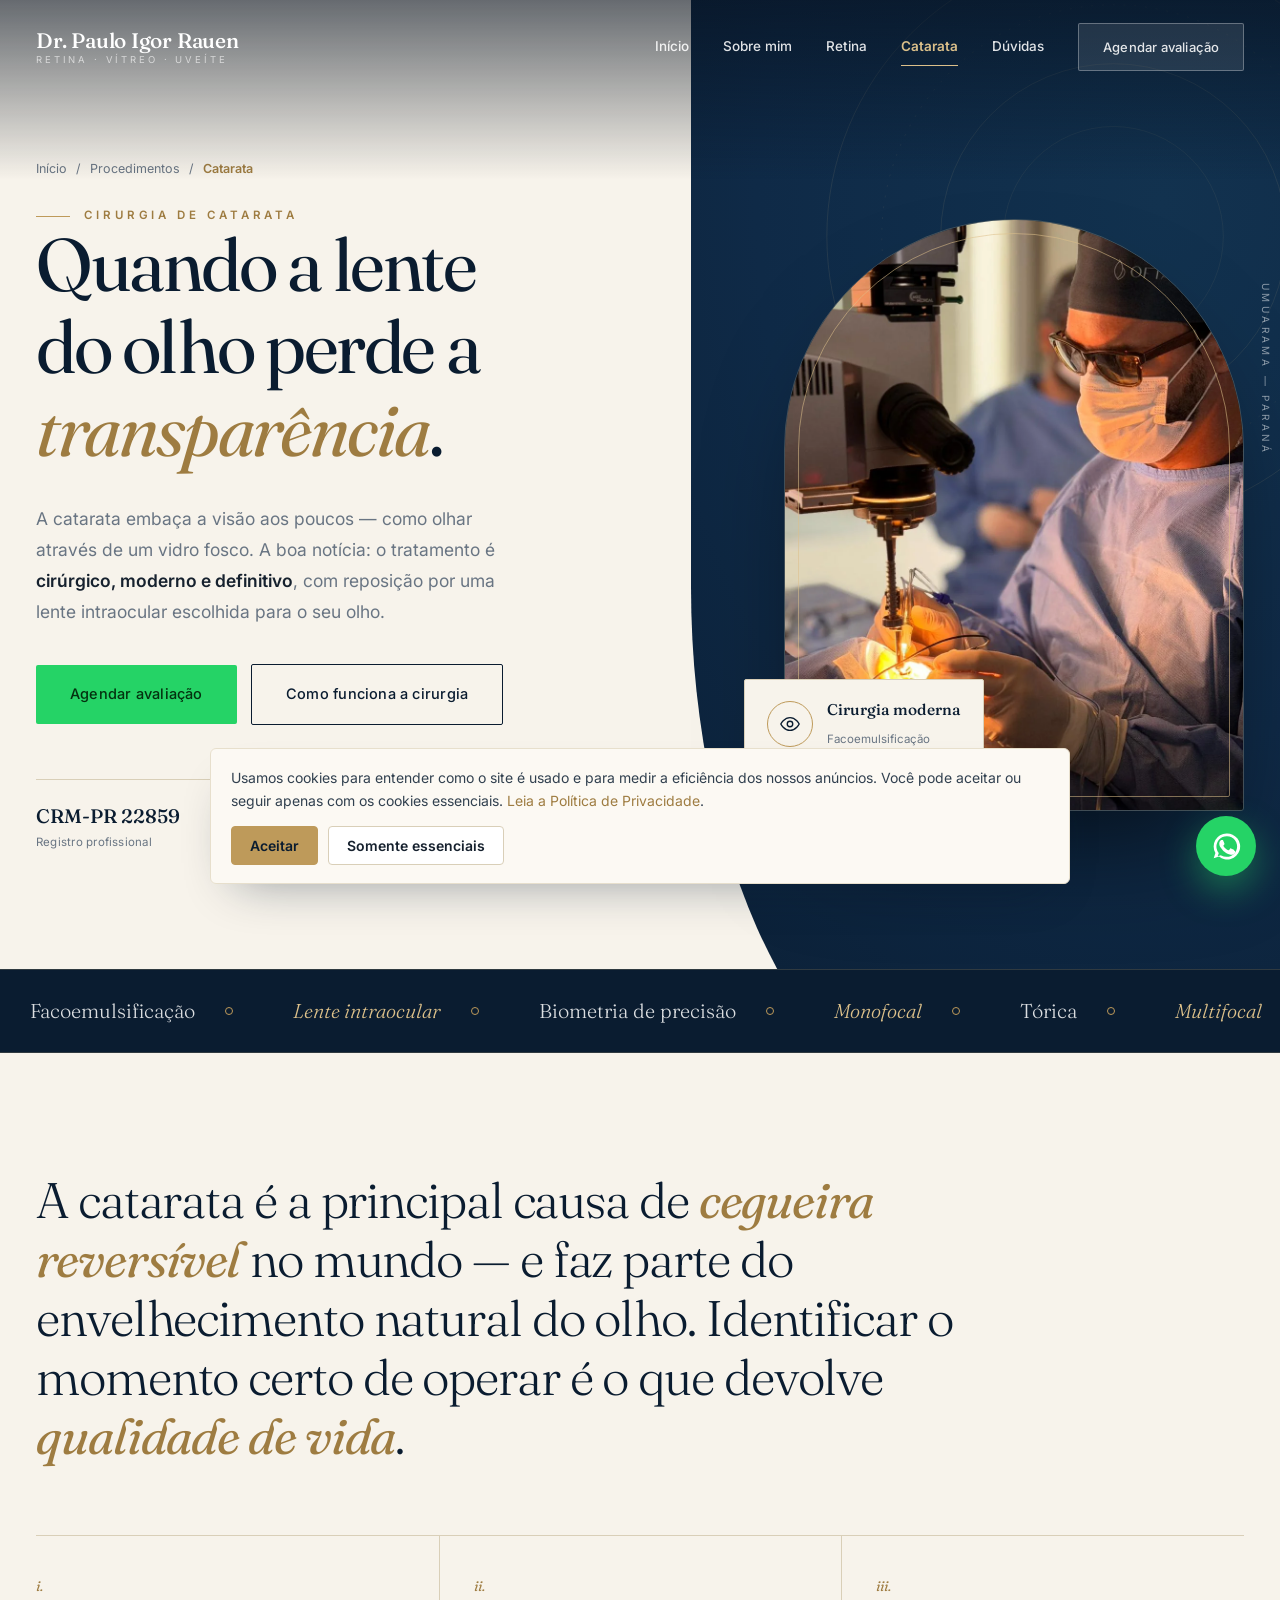
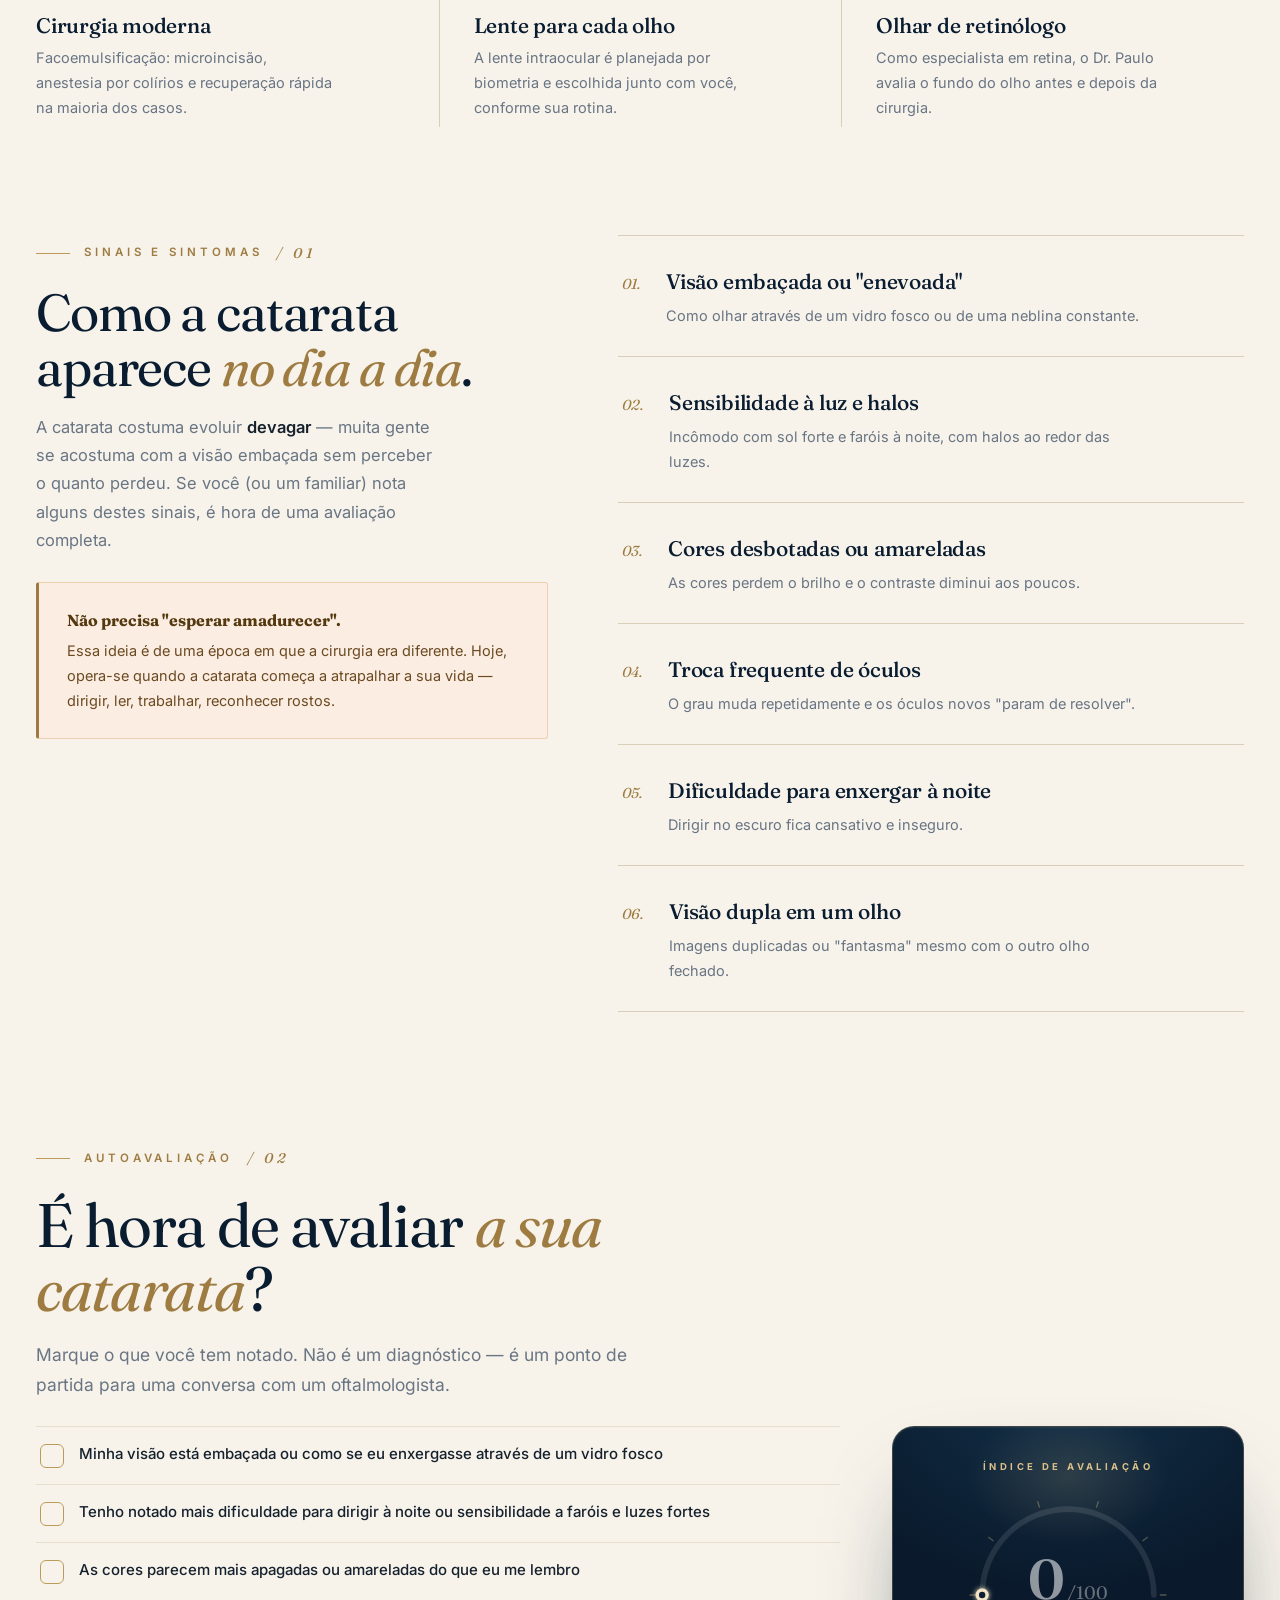
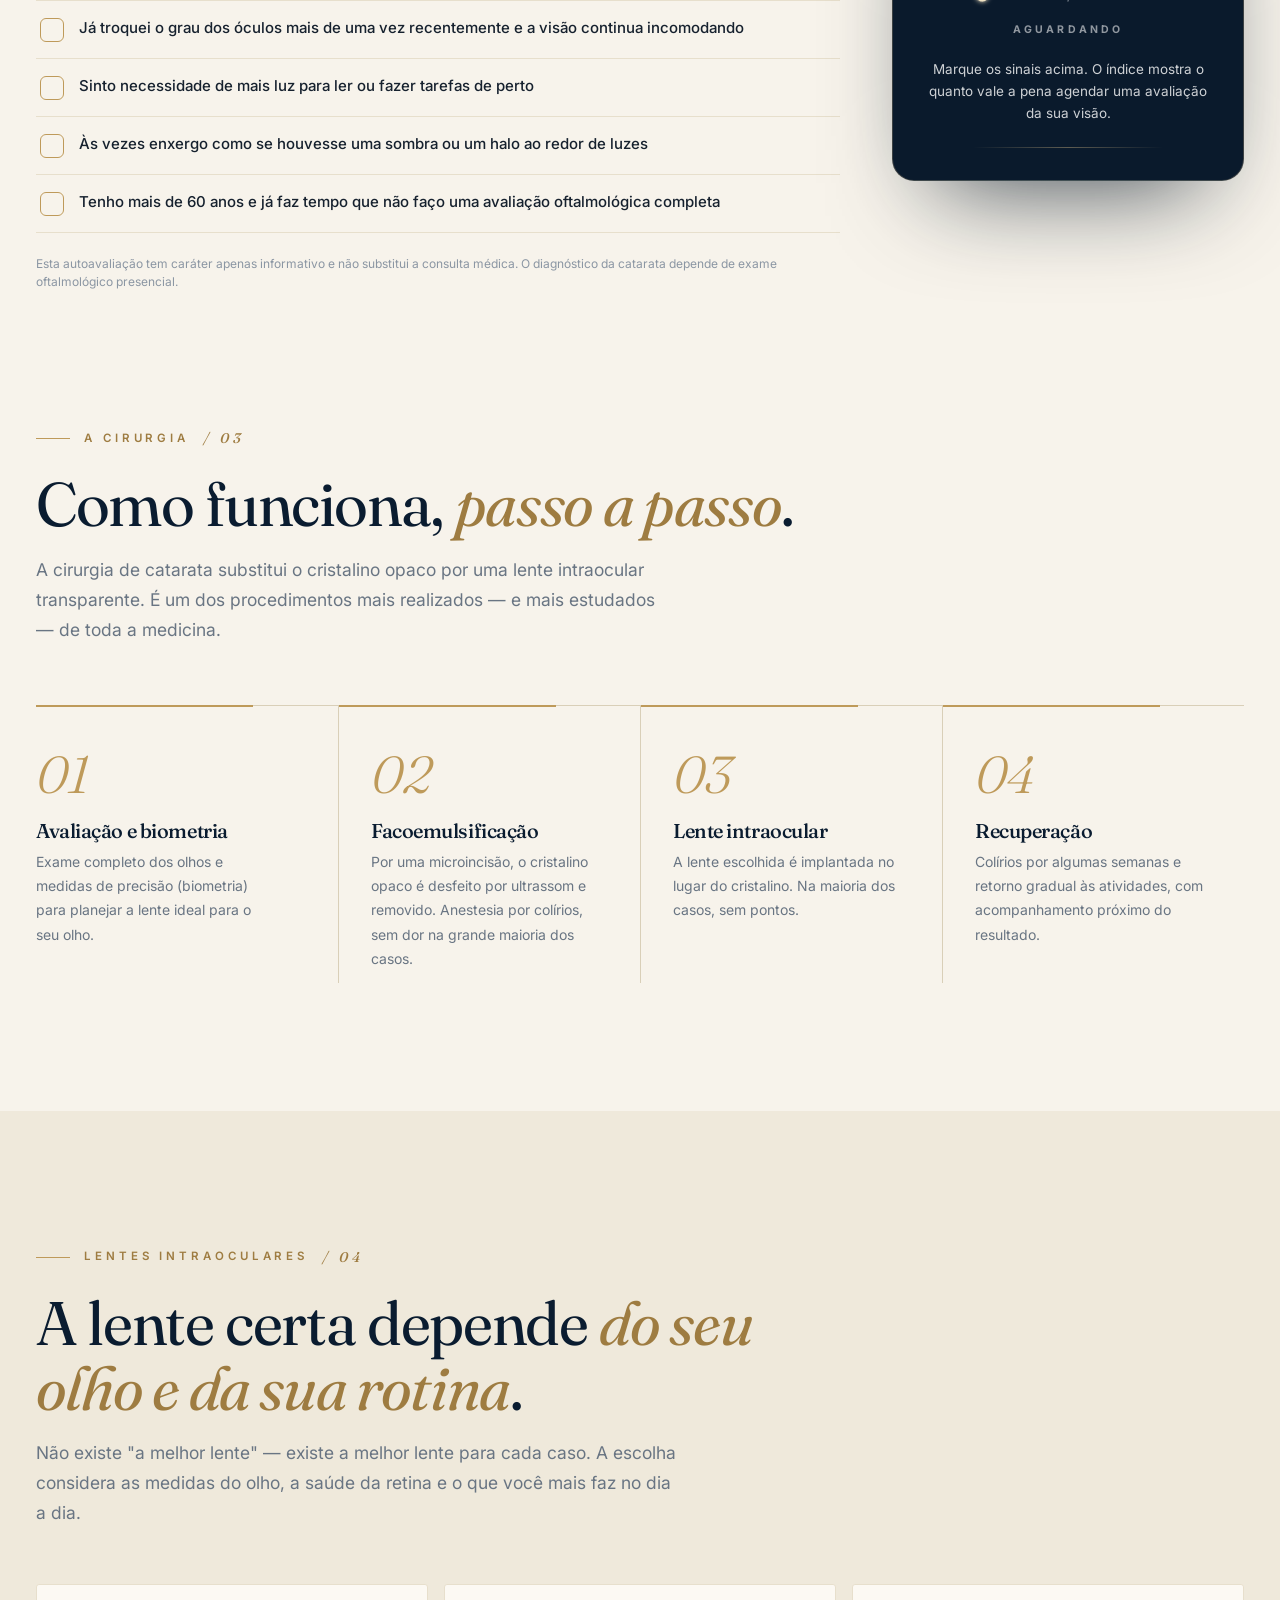
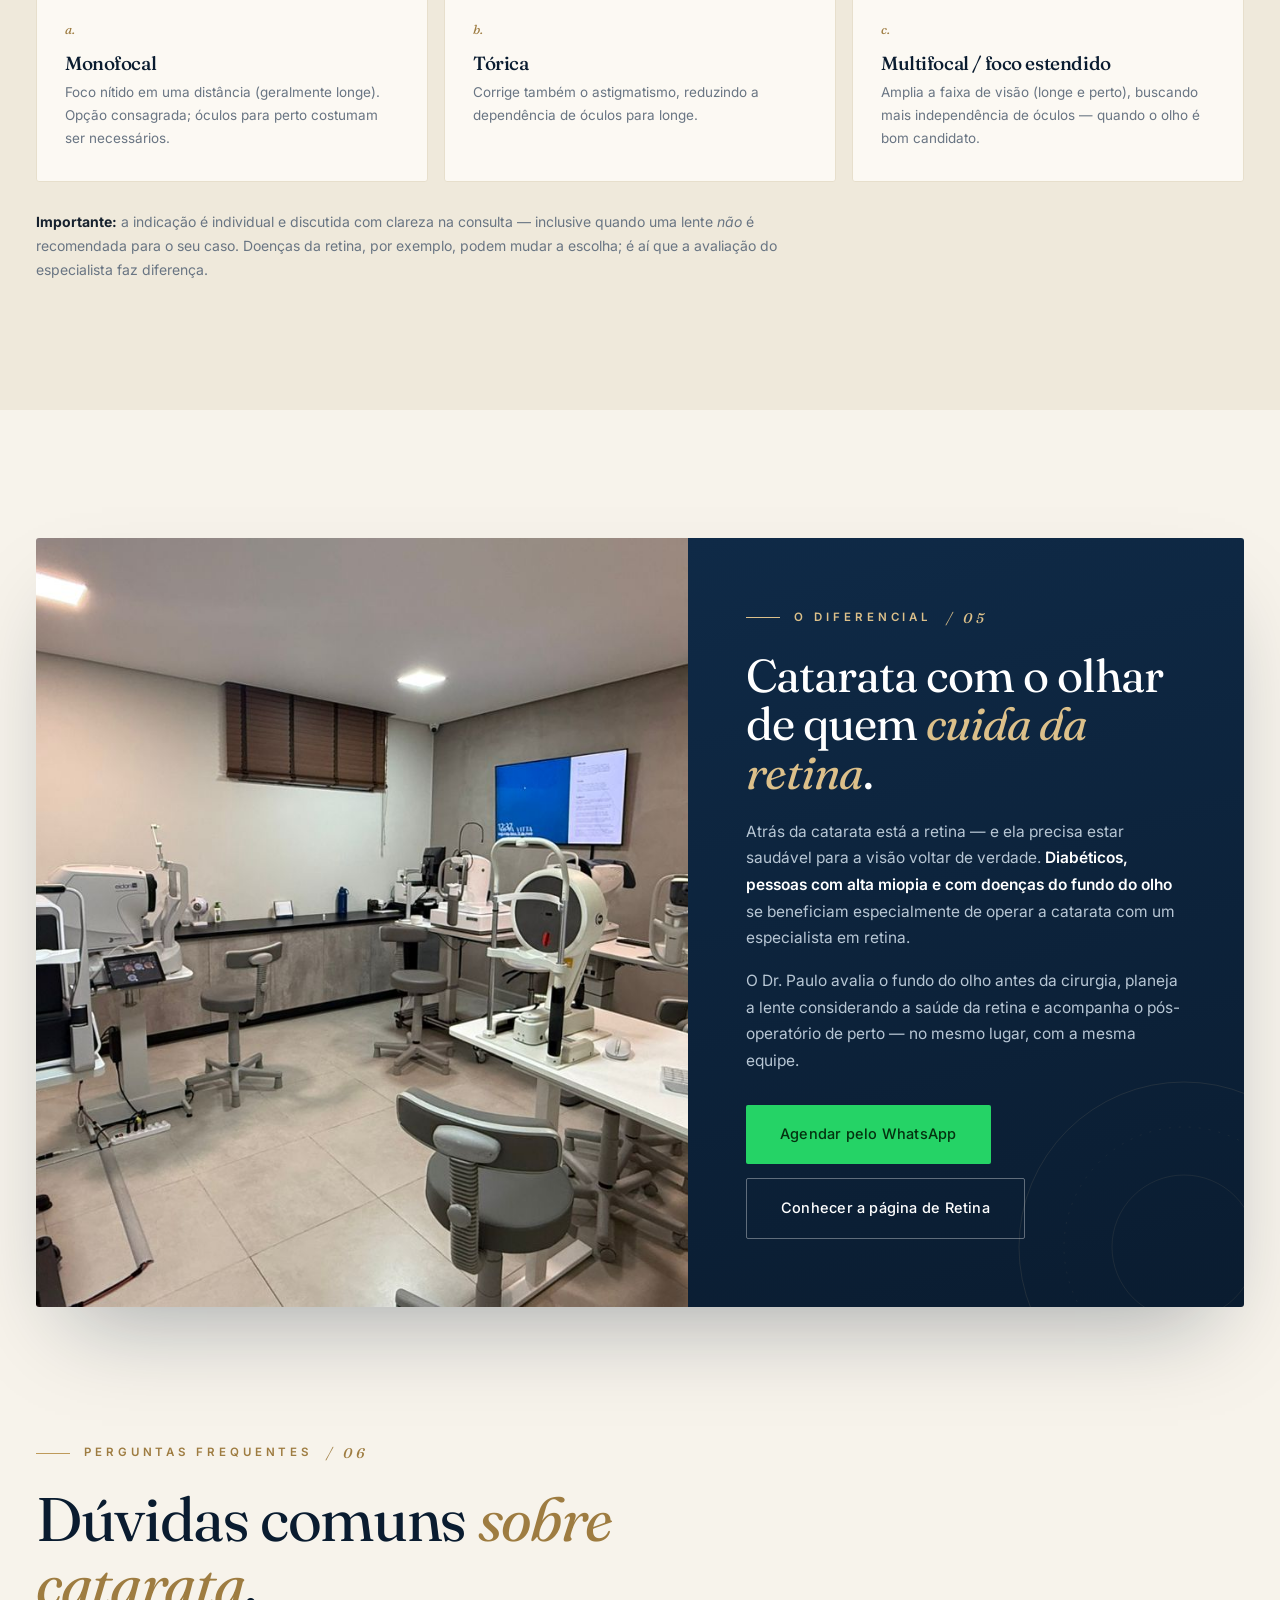
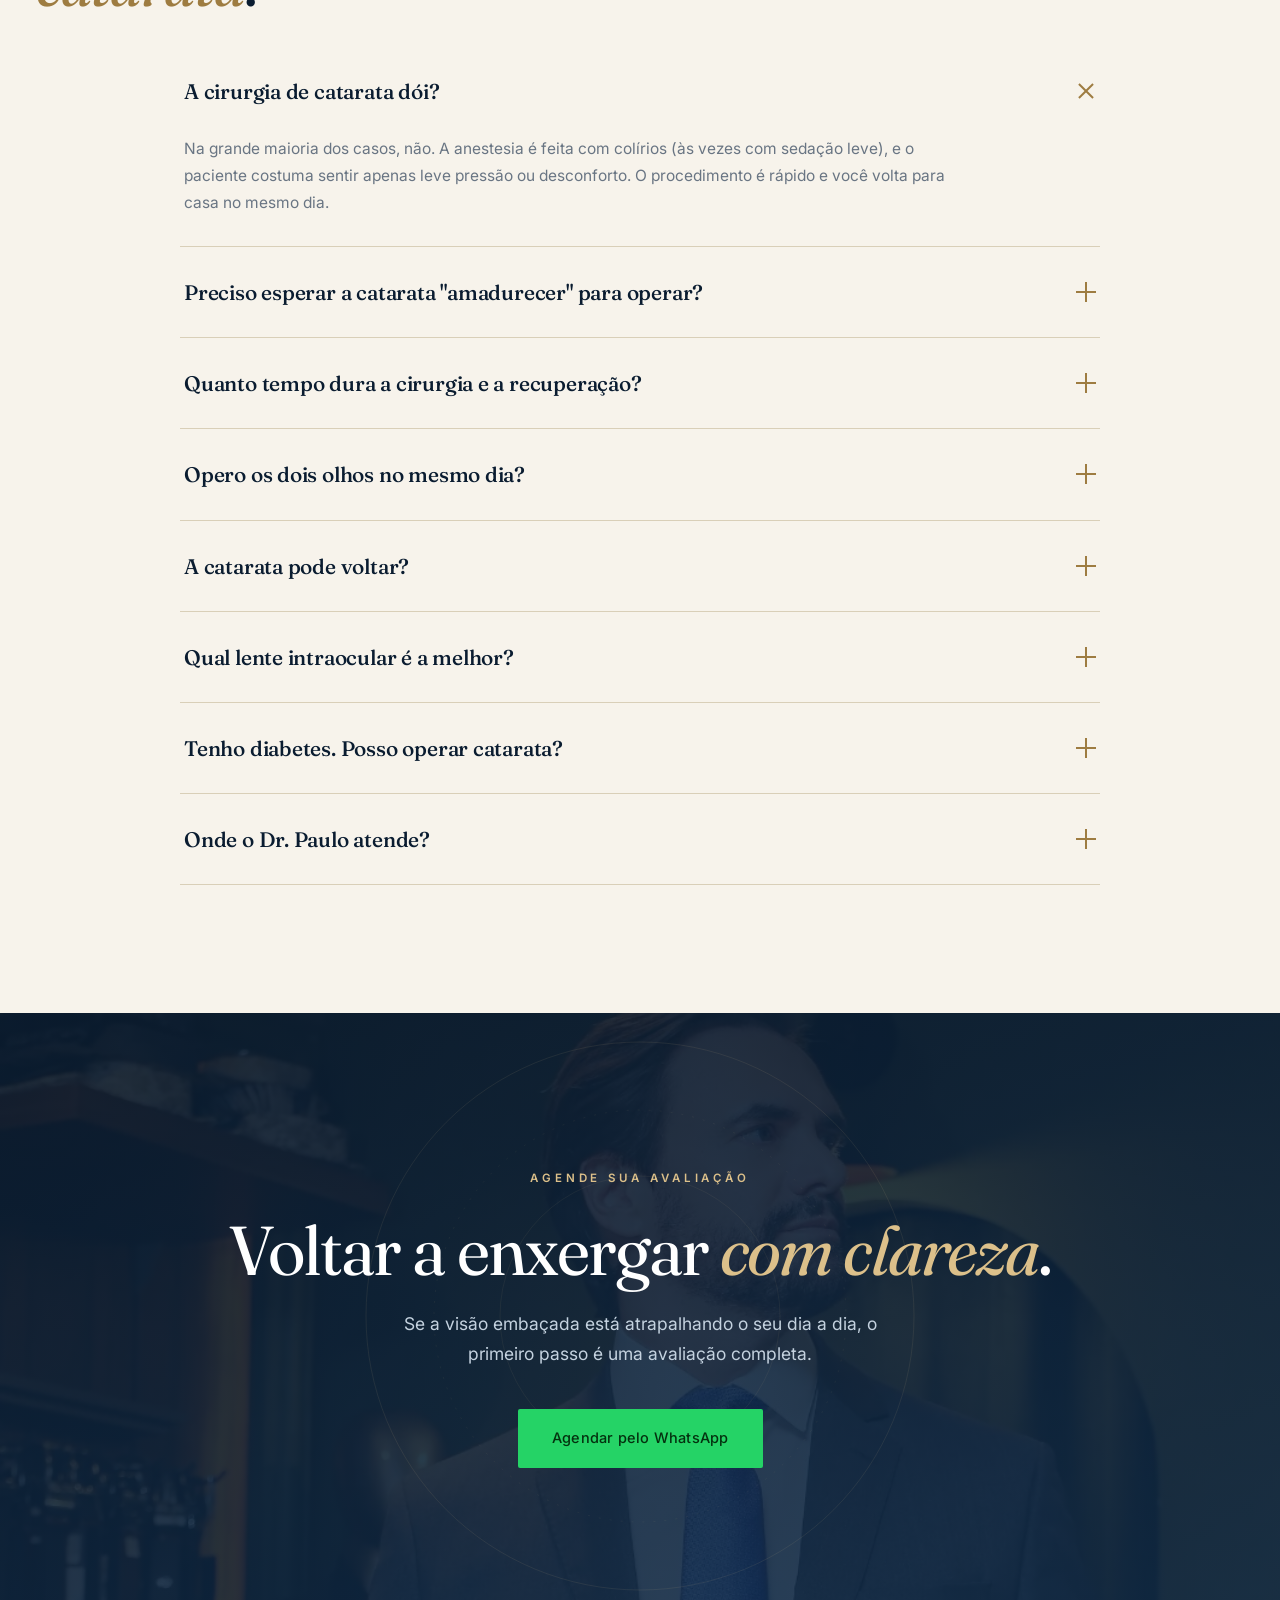
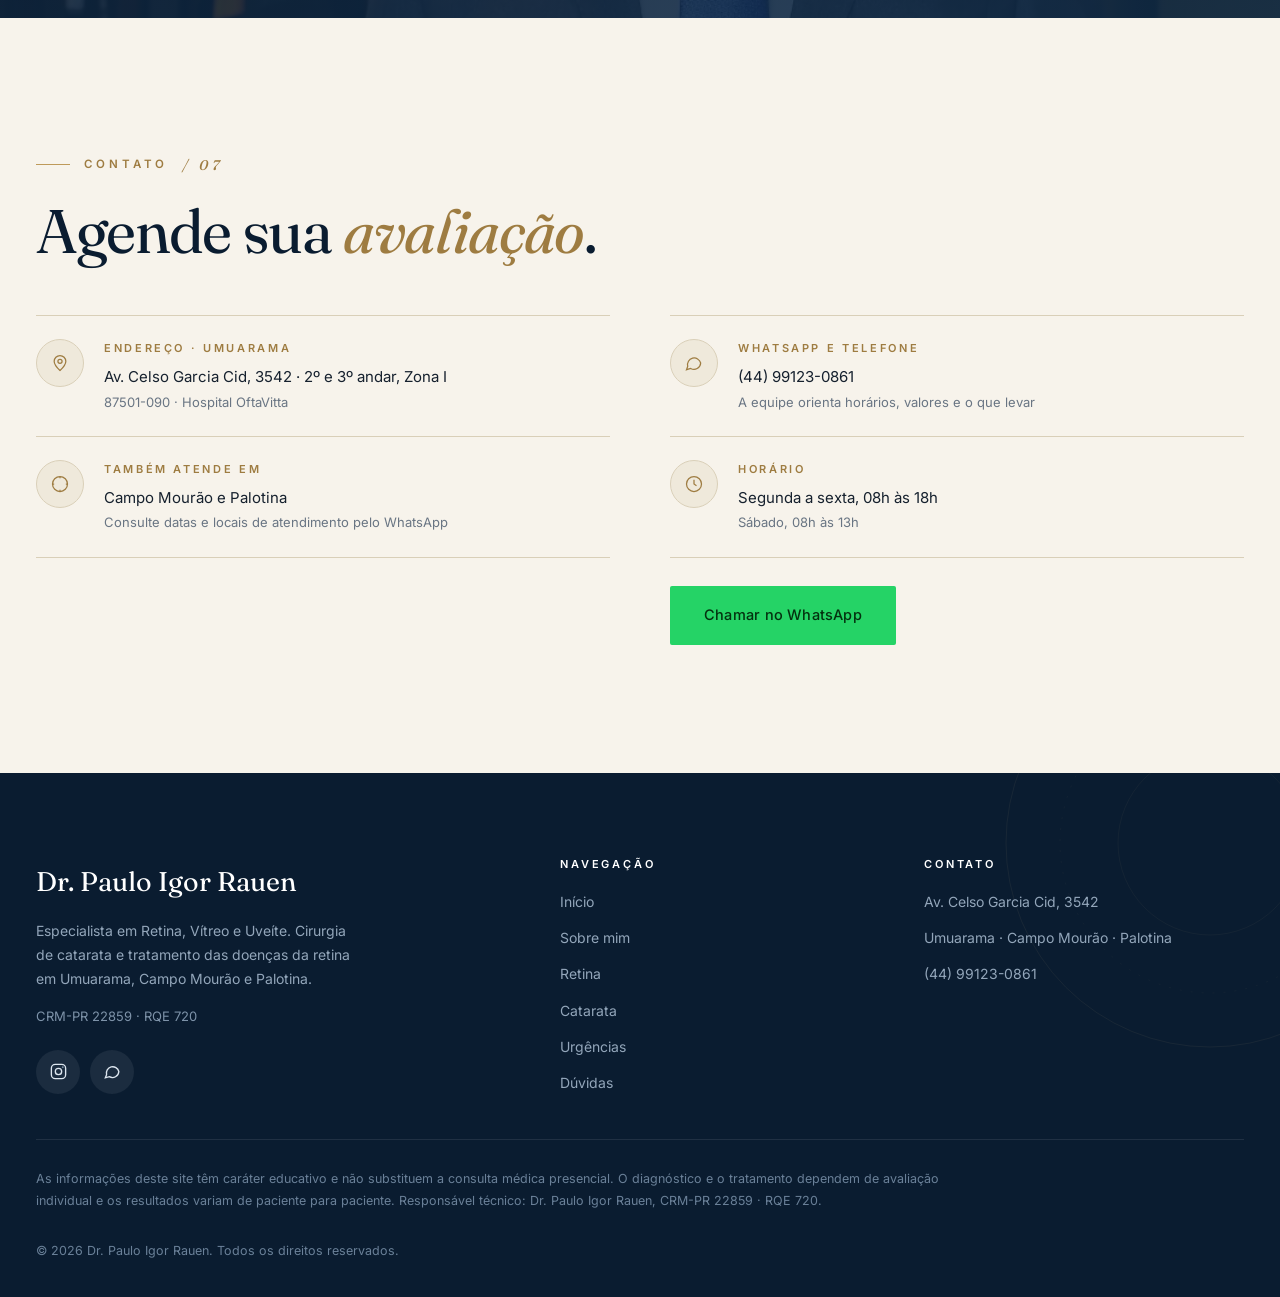
==== commit 394e9864: "Rastreamento Google Ads com consentimento (LGPD) + politica de privacidade" ====
--- a/catarata.html
+++ b/catarata.html
@@ -408,6 +408,27 @@
     html{scroll-behavior:auto}
   }
 </style>
+<!-- Google tag (gtag.js) - Google Ads -->
+<script async src="https://www.googletagmanager.com/gtag/js?id=AW-17891030224"></script>
+<script>
+  window.dataLayer = window.dataLayer || [];
+  function gtag(){dataLayer.push(arguments);}
+  /* LGPD: nada é rastreado antes do aceite */
+  gtag('consent','default',{
+    'ad_storage':'denied','ad_user_data':'denied','ad_personalization':'denied',
+    'analytics_storage':'denied','wait_for_update':500
+  });
+  try{
+    if (localStorage.getItem('dpr_cookies') === 'aceito') {
+      gtag('consent','update',{
+        'ad_storage':'granted','ad_user_data':'granted',
+        'ad_personalization':'granted','analytics_storage':'granted'});
+    }
+  }catch(e){}
+  gtag('js', new Date());
+  gtag('config','AW-17891030224');
+</script>
+<!-- /Google tag -->
 </head>
 <body>
 
@@ -923,5 +944,62 @@
   });
 })();
 </script>
+<!-- Aviso de cookies + conversoes -->
+<style>
+  #dprCookies{position:fixed;left:16px;right:16px;bottom:16px;z-index:9999;display:none;
+    background:#FCF9F3;border:1px solid #E7DFCC;border-radius:6px;
+    box-shadow:0 22px 50px -26px rgba(10,28,48,.45);padding:18px 20px;
+    font:14px/1.6 'Inter',system-ui,sans-serif;color:#31404F;max-width:860px;margin:0 auto}
+  #dprCookies.on{display:block}
+  #dprCookies p{margin:0 0 14px}
+  #dprCookies a{color:#9E7C41}
+  #dprCookies .bts{display:flex;gap:10px;flex-wrap:wrap}
+  #dprCookies button{cursor:pointer;font:600 14px 'Inter',system-ui,sans-serif;
+    padding:10px 18px;border-radius:4px;border:1px solid #D9CFB8;background:#fff;color:#16212E}
+  #dprCookies button.ok{background:#BE9A5A;border-color:#BE9A5A;color:#0A1C30}
+  #dprCookies button:hover{filter:brightness(.97)}
+  @media(max-width:520px){#dprCookies button{flex:1 1 100%}}
+</style>
+<div id="dprCookies" role="dialog" aria-label="Aviso de cookies">
+  <p>Usamos cookies para entender como o site é usado e para medir a eficiência dos nossos anúncios.
+     Você pode aceitar ou seguir apenas com os cookies essenciais.
+     <a href="/politica-de-privacidade.html">Leia a Política de Privacidade</a>.</p>
+  <div class="bts">
+    <button class="ok" id="dprOk">Aceitar</button>
+    <button id="dprNo">Somente essenciais</button>
+  </div>
+</div>
+<script>
+(function(){
+  var cx = document.getElementById('dprCookies');
+  function guardar(v){ try{ localStorage.setItem('dpr_cookies', v); }catch(e){} }
+  function ler(){ try{ return localStorage.getItem('dpr_cookies'); }catch(e){ return null; } }
+  if (!ler() && cx) cx.classList.add('on');
+  var ok = document.getElementById('dprOk'), no = document.getElementById('dprNo');
+  if (ok) ok.addEventListener('click', function(){
+    guardar('aceito');
+    if (typeof gtag === 'function') gtag('consent','update',{
+      'ad_storage':'granted','ad_user_data':'granted',
+      'ad_personalization':'granted','analytics_storage':'granted'});
+    if (cx) cx.classList.remove('on');
+  });
+  if (no) no.addEventListener('click', function(){
+    guardar('essenciais');
+    if (cx) cx.classList.remove('on');
+  });
+
+  /* Conversão: clique no botão de WhatsApp e em telefone */
+  function conv(destino){
+    if (typeof gtag !== 'function') return;
+    gtag('event','conversion',{'send_to': destino});
+  }
+  document.addEventListener('click', function(e){
+    var t = e.target; if (!t || !t.closest) return;
+    if (t.closest('.wa-link, .btn.wa, a[href*="wa.me"], a[href*="api.whatsapp.com"]')) conv('AW-17891030224/-TVfCMLU-uQcENDpjdNC');
+    else if (t.closest('a[href^="tel:"]')) conv('AW-17891030224/SV-YCMXU-uQcENDpjdNC');
+  }, true);
+})();
+</script>
+<!-- /Aviso de cookies + conversoes -->
 </body>
 </html>
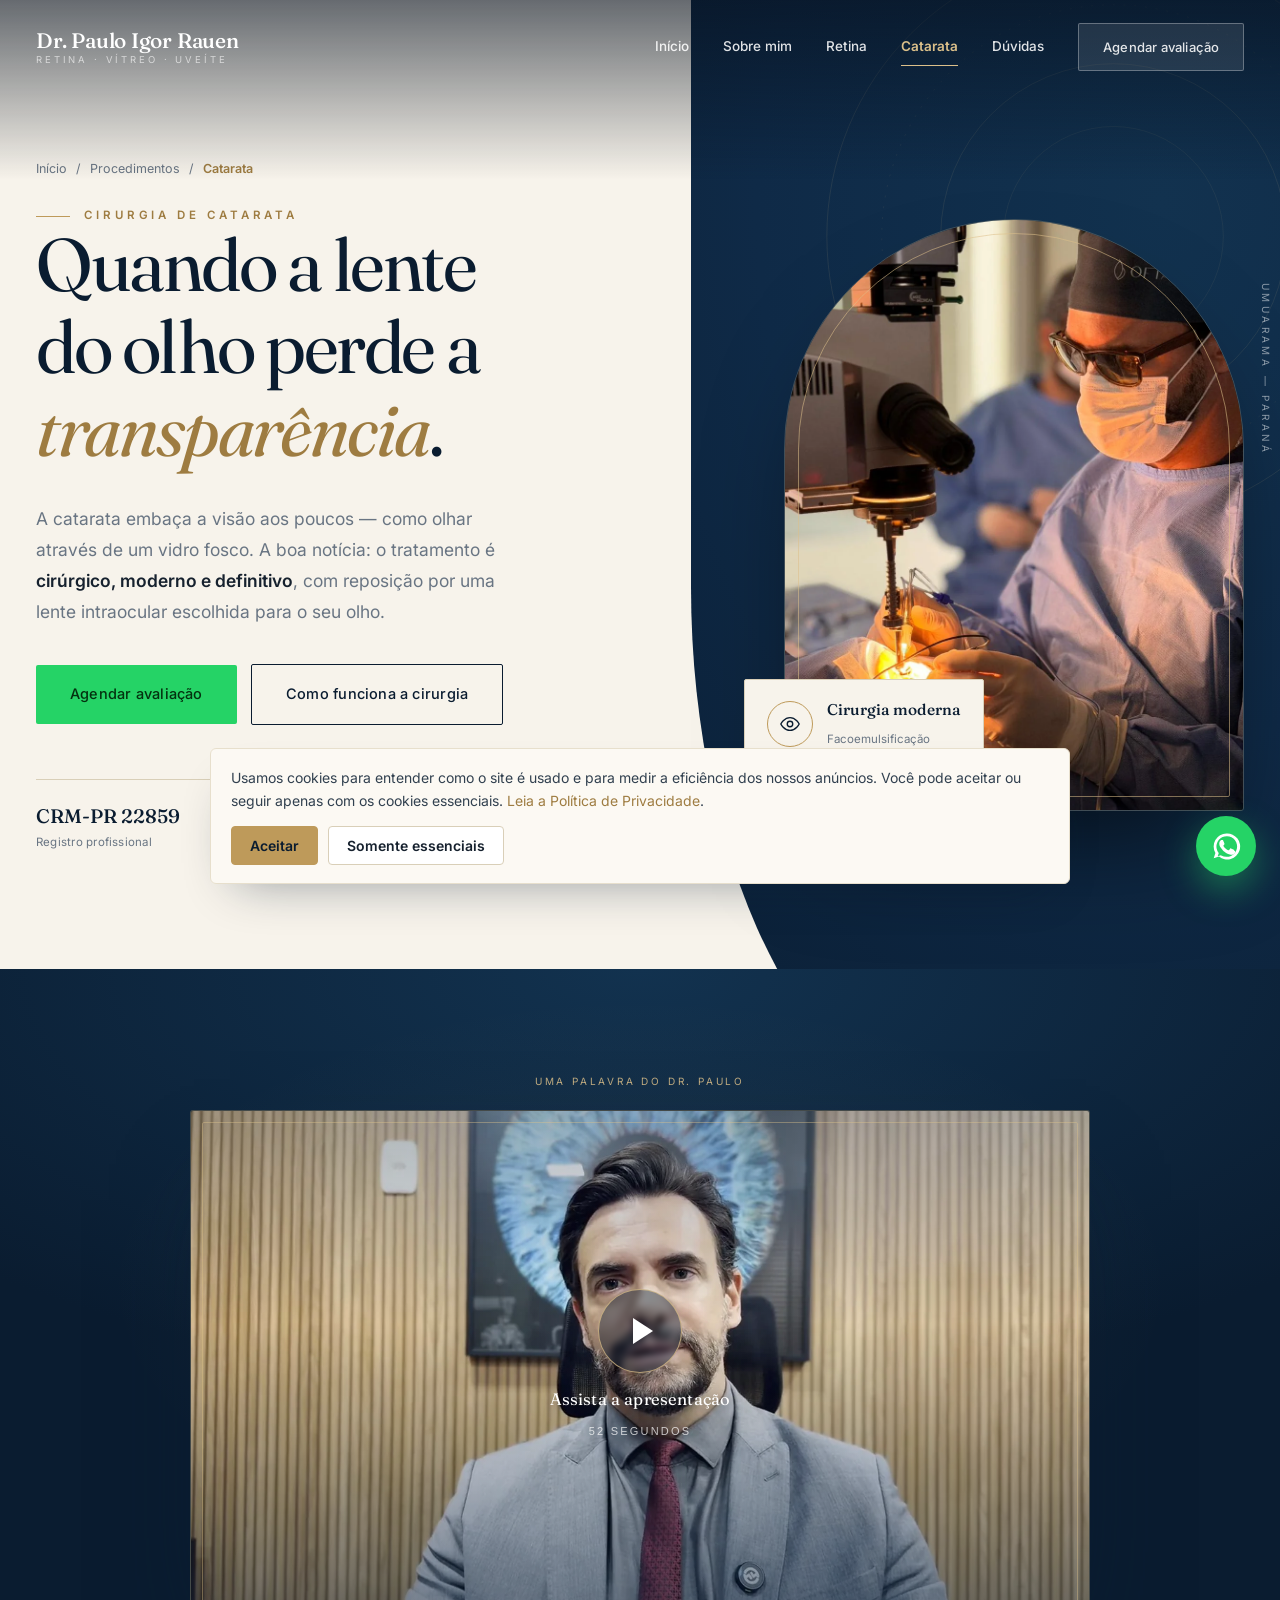
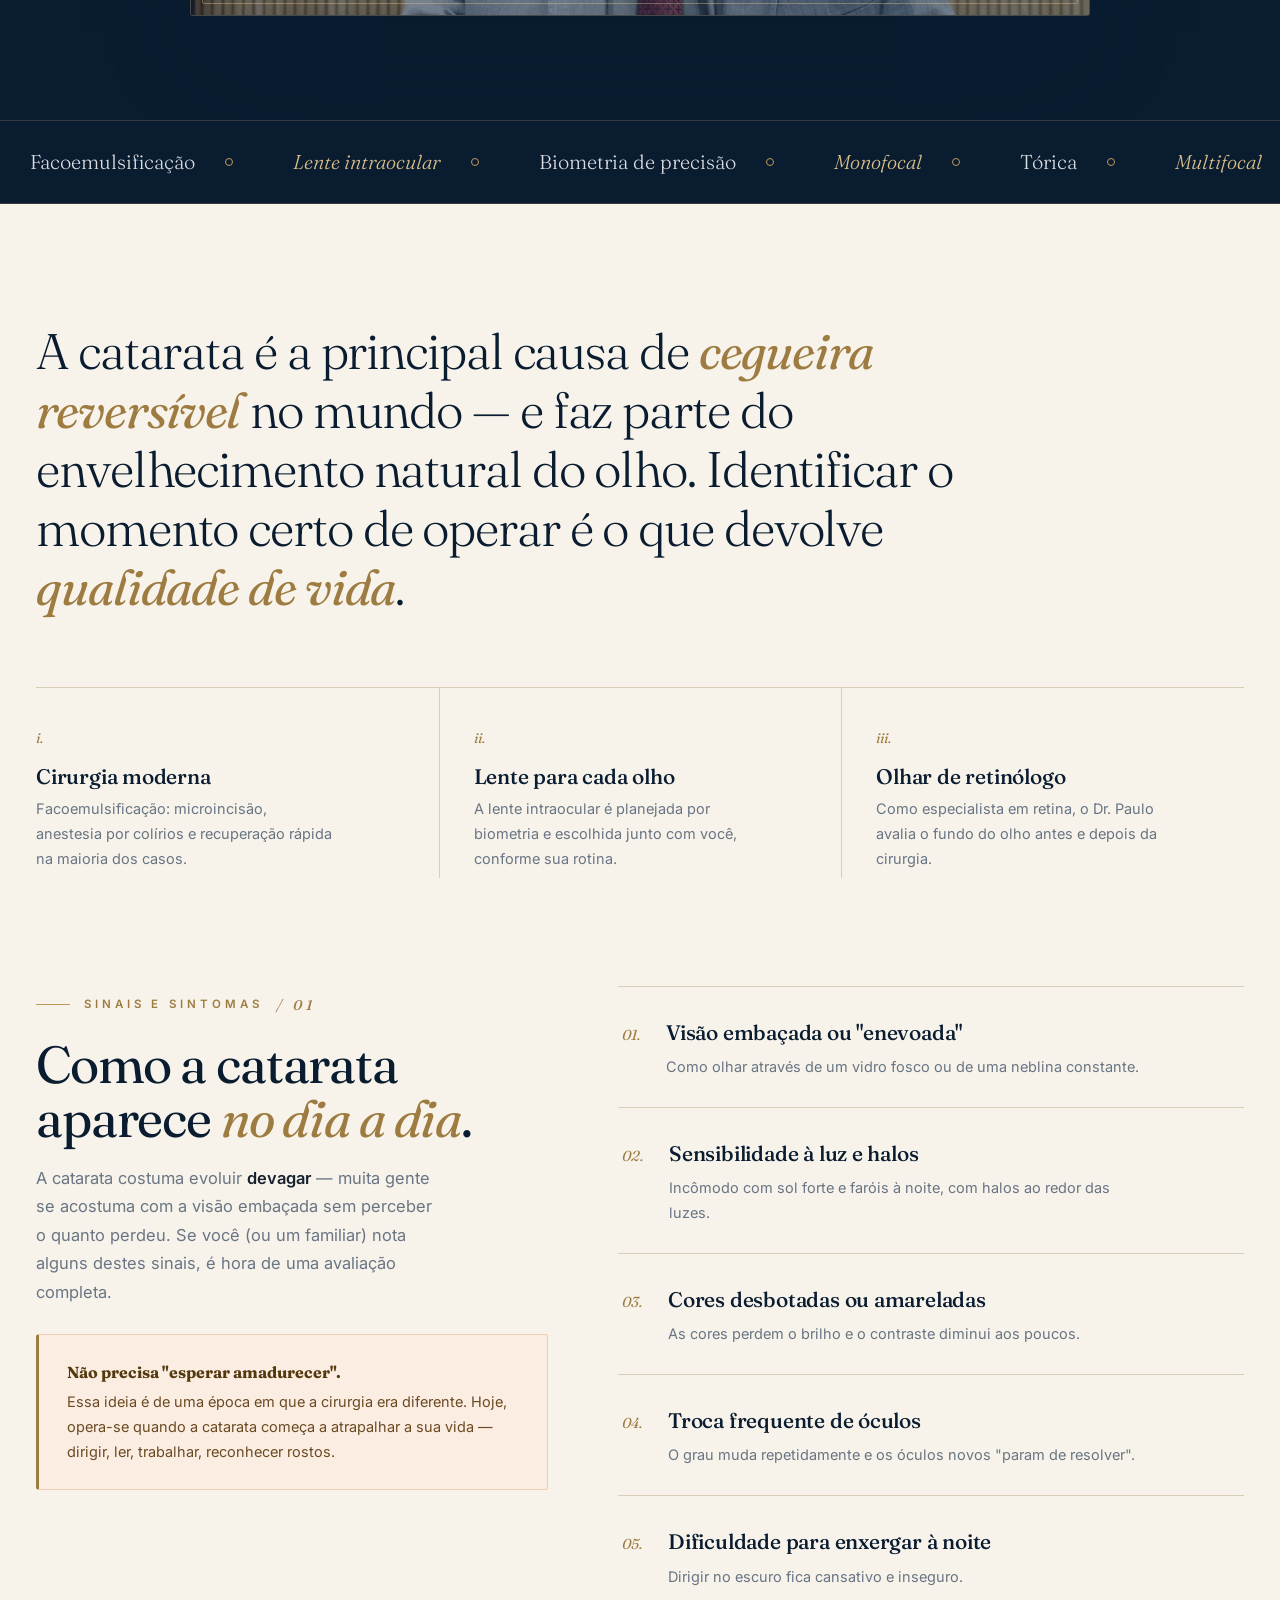
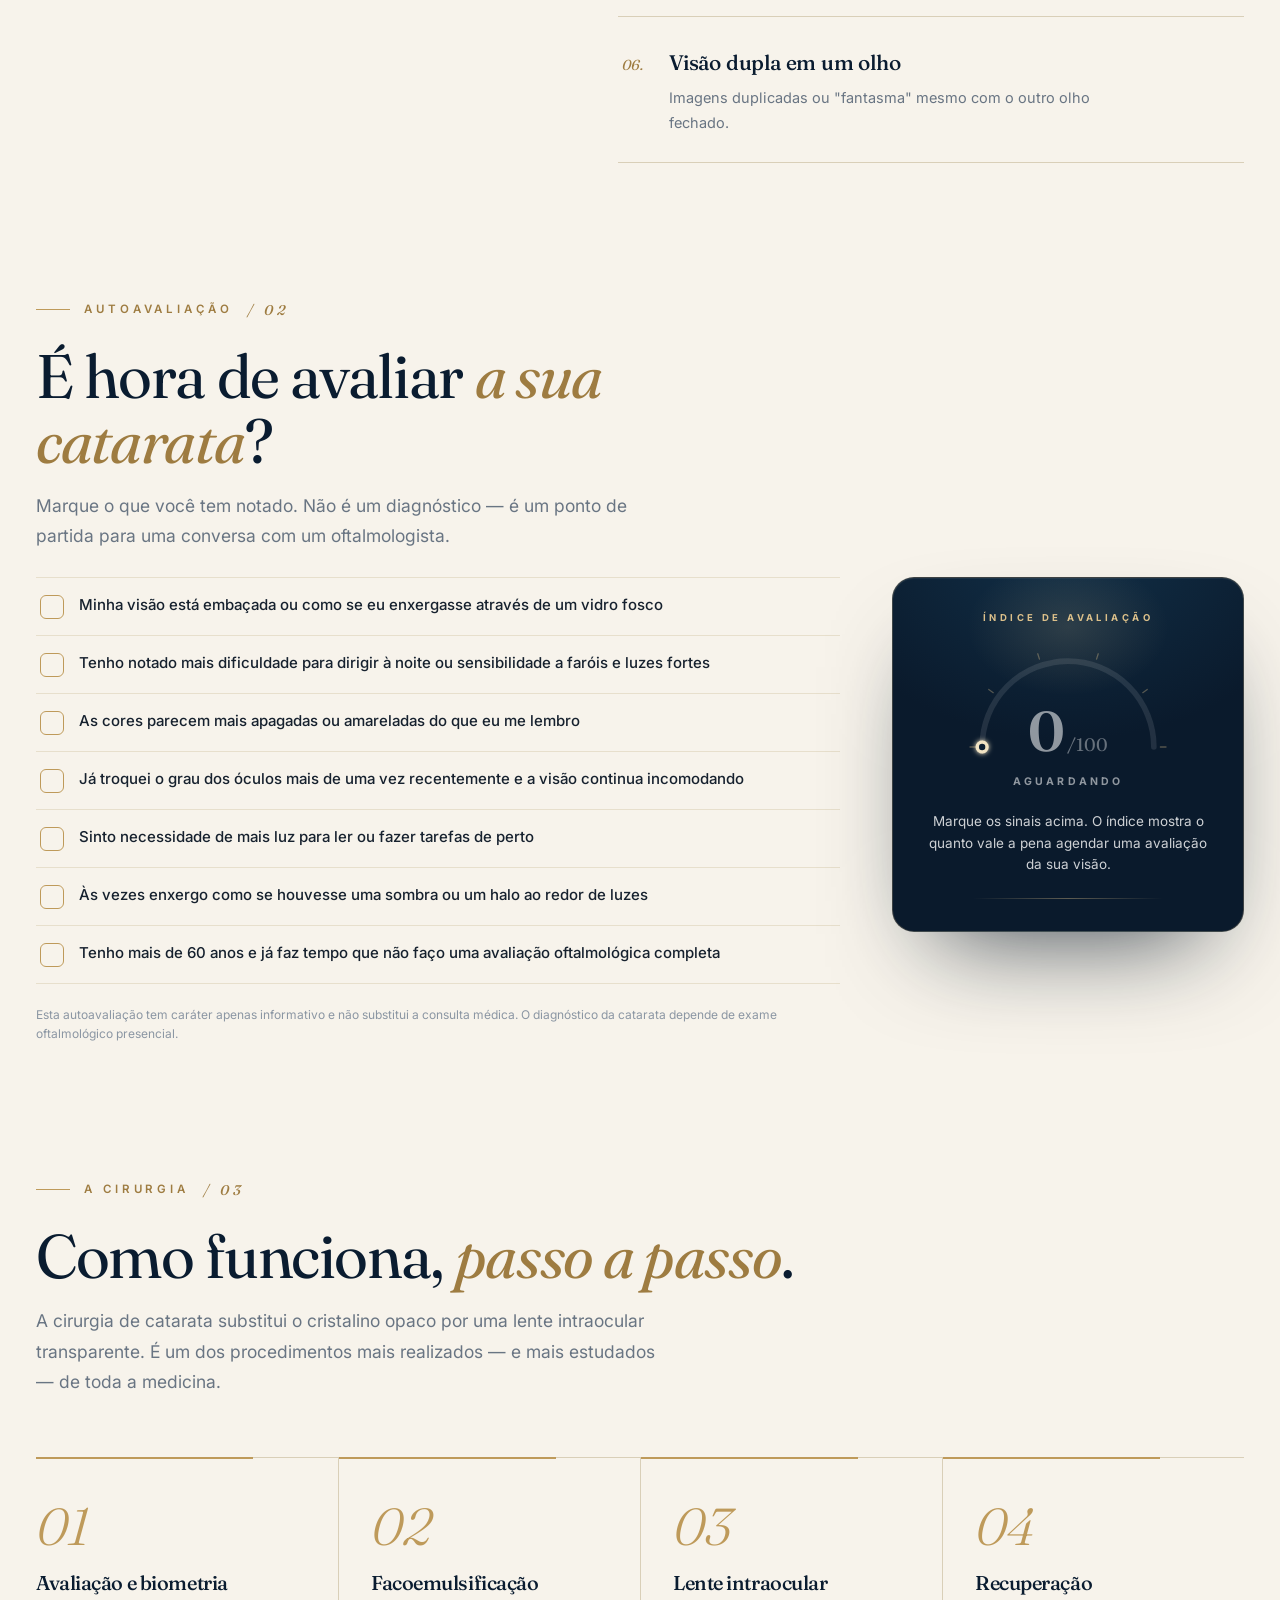
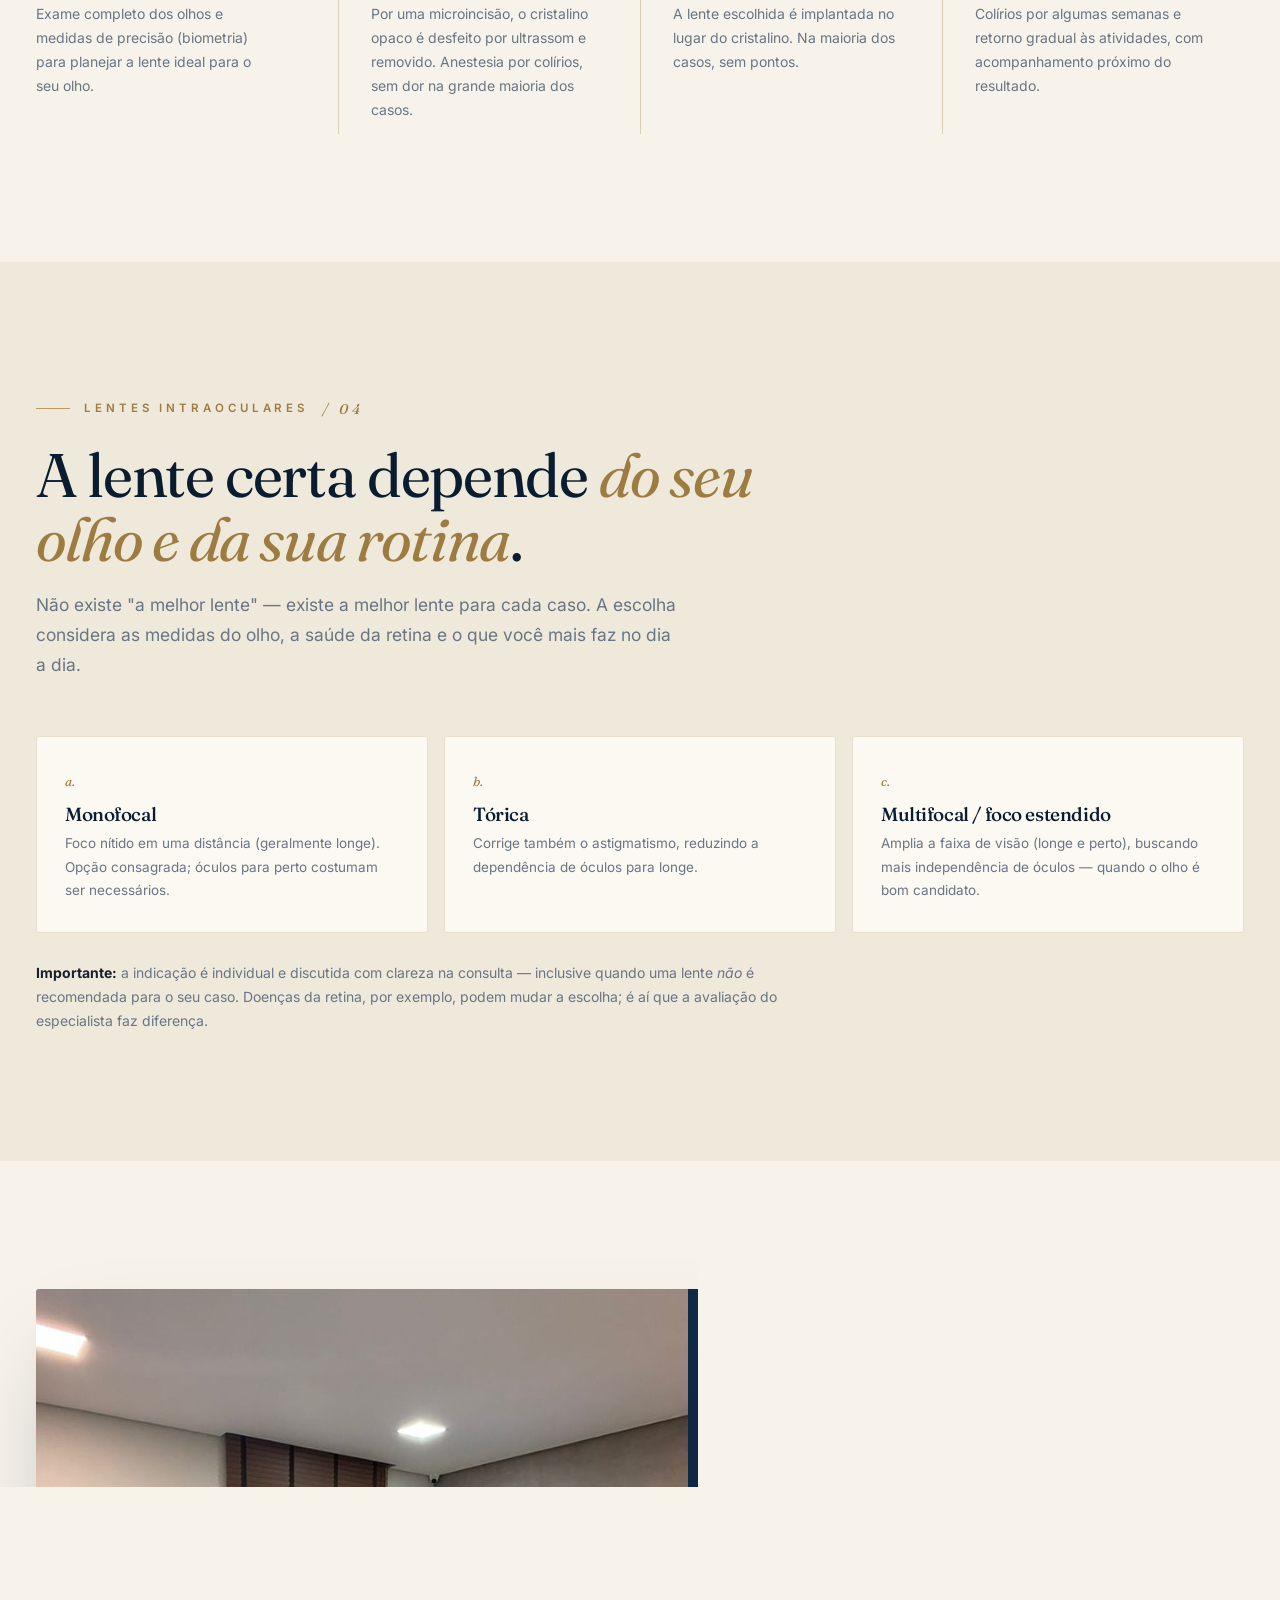
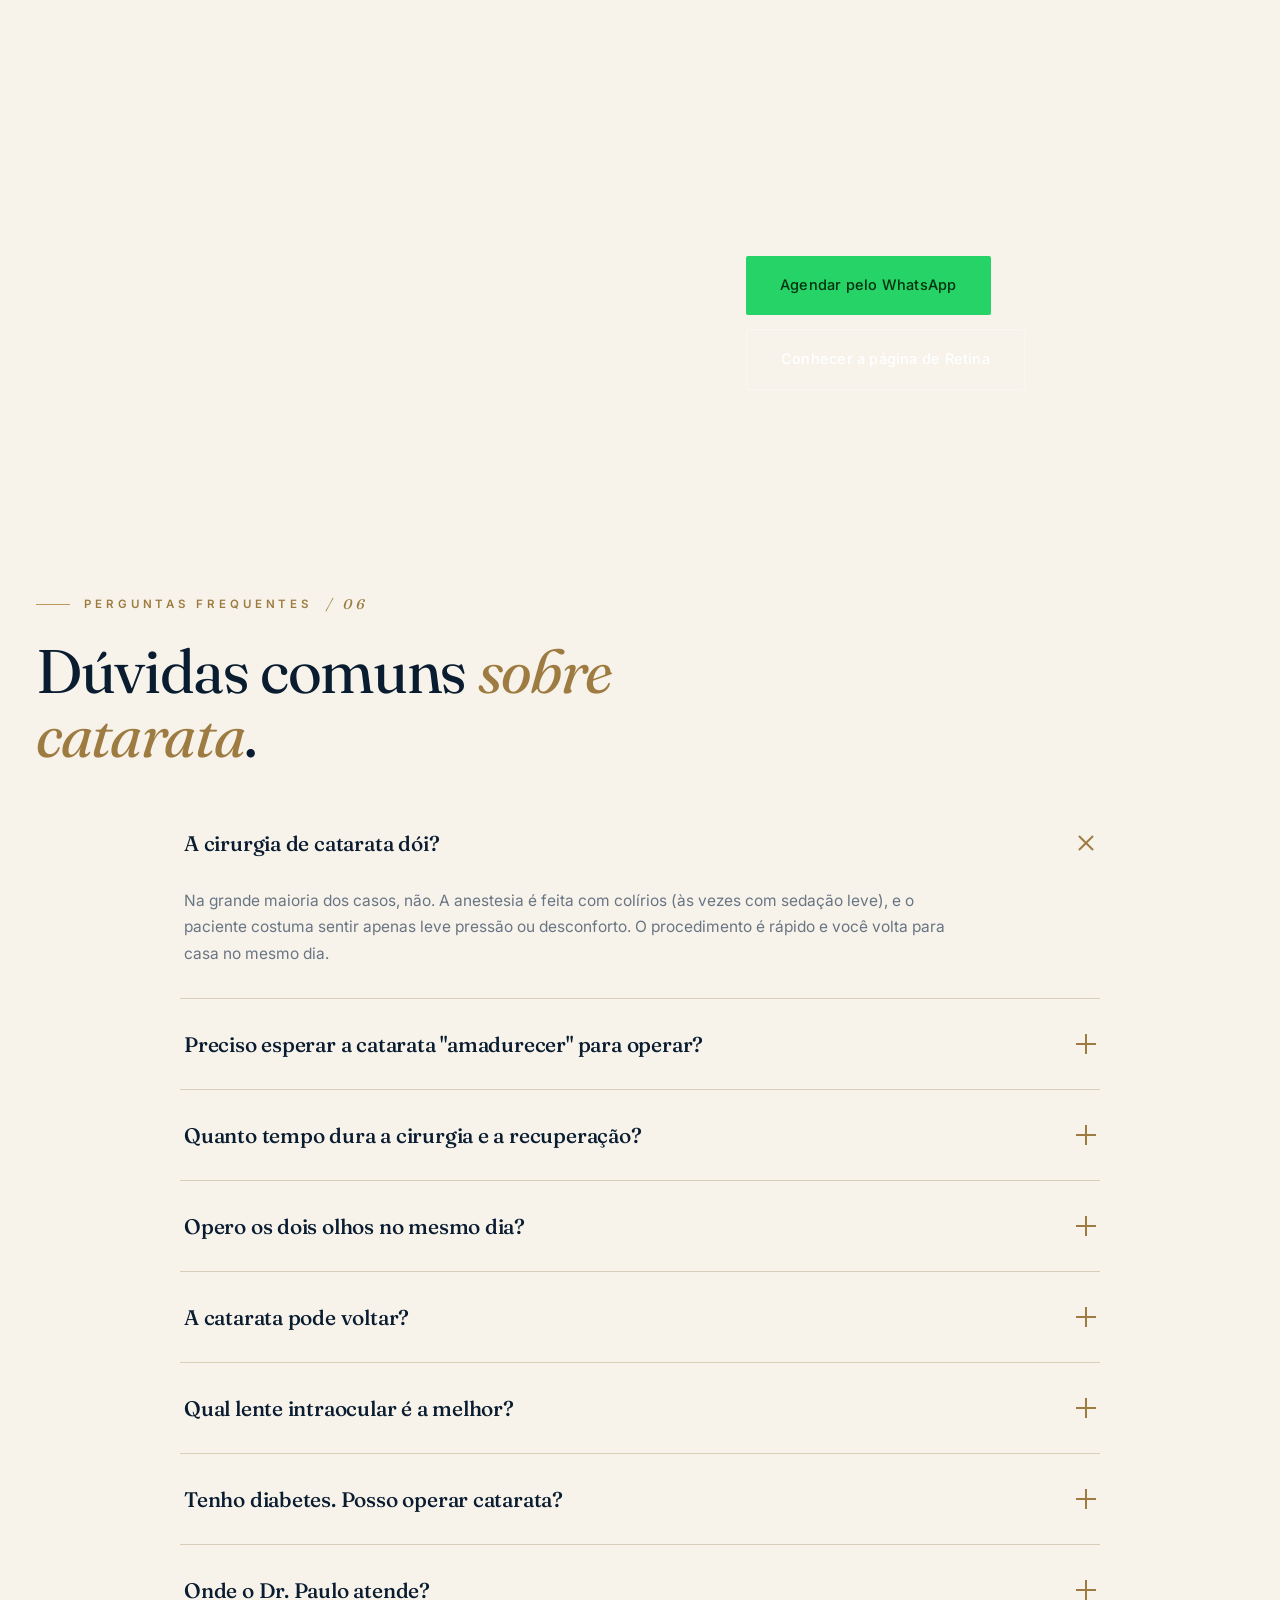
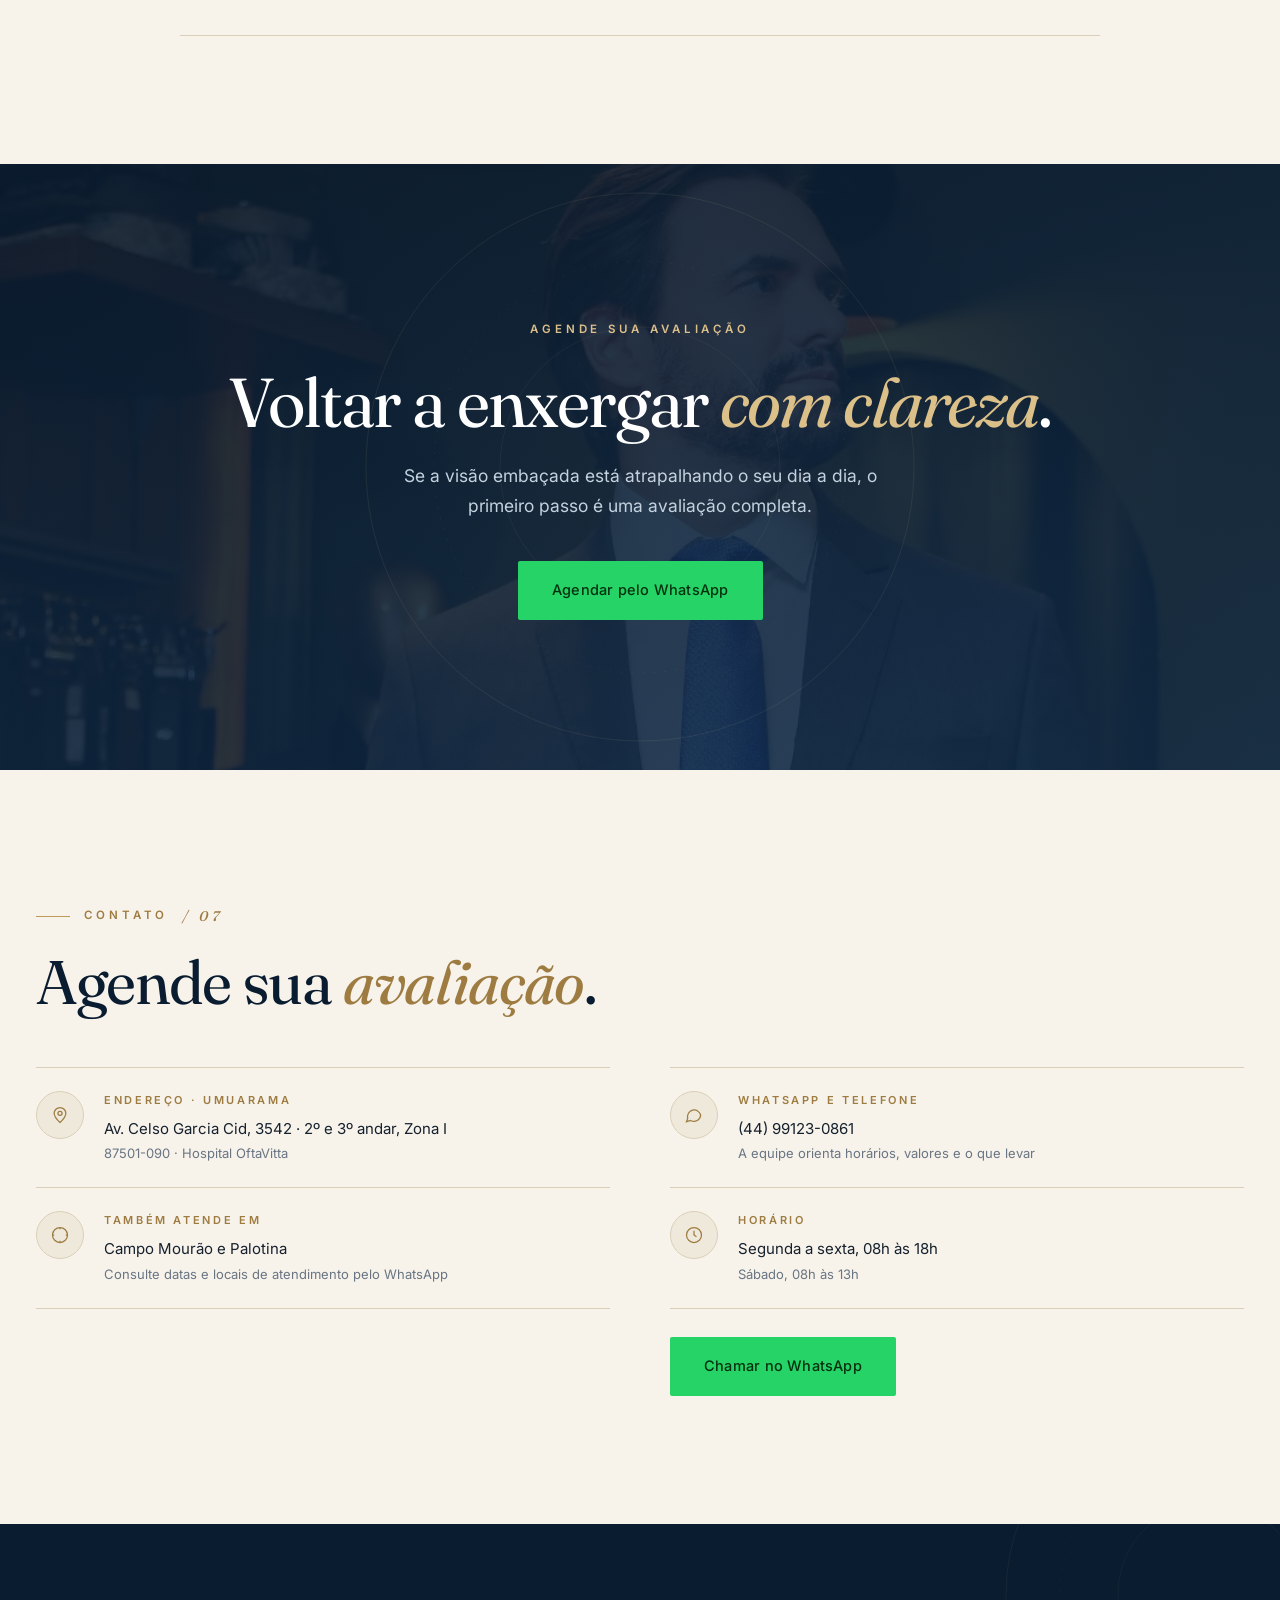
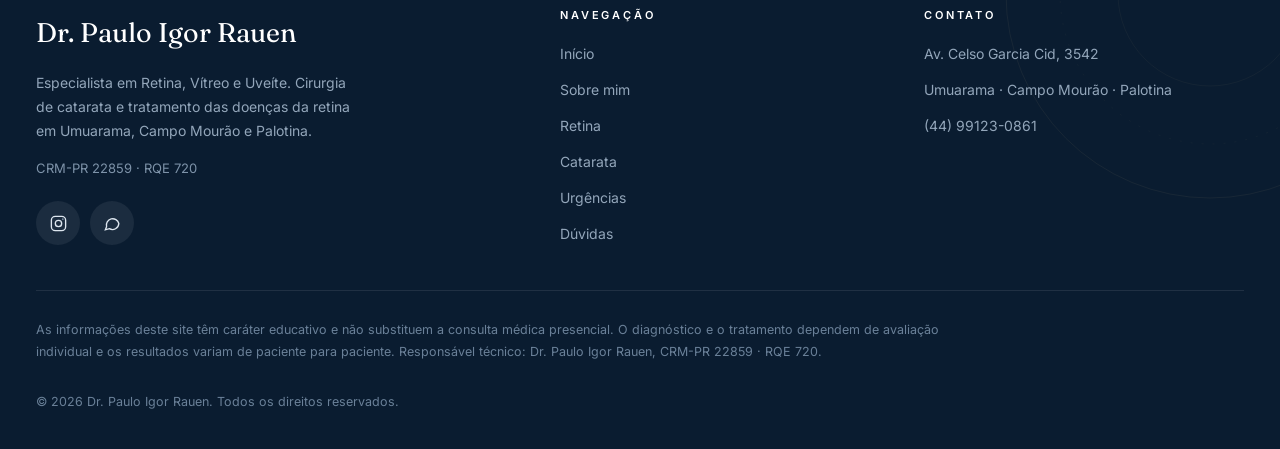
==== commit 372eafd8: "Adiciona o video de apresentacao nas paginas de catarata e retina Mesmo bloco do index (CSS, secao e" ====
--- a/catarata.html
+++ b/catarata.html
@@ -215,6 +215,41 @@
        transition:transform 2.2s var(--ease)}
   body.go .hero-media .frame img{transform:scale(1)}
   .hero-media .gline{position:absolute;inset:13px;border:1px solid rgba(220,192,138,.55);border-radius:218px 218px 2px 2px;z-index:4;pointer-events:none}
+  /* ===== VIDEO DE APRESENTACAO ===== */
+  .vsec{position:relative;padding:104px 0;overflow:hidden;
+       background:radial-gradient(120% 90% at 50% 0%,var(--navy3) 0%,var(--navy) 62%)}
+  .vsec::after{content:"";position:absolute;inset:0;pointer-events:none;opacity:.5;
+       background:radial-gradient(60% 55% at 50% 42%,rgba(220,192,138,.13),transparent 70%)}
+  .vhero{position:relative;z-index:3;max-width:900px;margin:0 auto}
+  @media(max-width:900px){ .vsec{padding:72px 0} }
+  .vhero .vlab{text-align:center;font-size:10px;letter-spacing:.28em;text-transform:uppercase;
+       color:rgba(220,192,138,.85);margin-bottom:20px}
+  .vplayer{position:relative;aspect-ratio:16/9;border-radius:3px;overflow:hidden;background:var(--navy);
+       box-shadow:0 50px 100px -40px rgba(10,28,48,.7);border:1px solid rgba(220,192,138,.28)}
+  .vplayer .gline{position:absolute;inset:11px;border:1px solid rgba(220,192,138,.42);
+       border-radius:2px;z-index:4;pointer-events:none;transition:opacity .4s var(--ease)}
+  .vplayer.on .gline{opacity:0}
+  .vplayer video,.vplayer img.capa{width:100%;height:100%;object-fit:cover;display:block}
+  .vplayer video{position:absolute;inset:0;z-index:3;opacity:0;pointer-events:none;
+       transition:opacity .45s var(--ease)}
+  .vplayer.on video{opacity:1;pointer-events:auto}
+  .vplayer.on img.capa,.vplayer.on .vbtn,.vplayer.on .vveu{opacity:0;pointer-events:none}
+  .vveu{position:absolute;inset:0;z-index:2;pointer-events:none;transition:opacity .4s var(--ease);
+       background:linear-gradient(180deg,rgba(10,28,48,.28) 0%,rgba(10,28,48,0) 42%,rgba(10,28,48,.5) 100%)}
+  .vbtn{position:absolute;inset:0;z-index:5;display:flex;flex-direction:column;align-items:center;
+       justify-content:center;gap:16px;border:0;background:none;cursor:pointer;color:#fff;
+       transition:opacity .4s var(--ease)}
+  .vbtn .circ{width:84px;height:84px;border-radius:50%;border:1px solid rgba(220,192,138,.75);
+       background:rgba(10,28,48,.42);backdrop-filter:blur(3px);display:flex;align-items:center;
+       justify-content:center;transition:transform .35s var(--ease),background .35s var(--ease)}
+  .vbtn:hover .circ{transform:scale(1.07);background:rgba(190,154,90,.9)}
+  .vbtn .circ::after{content:"";border-left:20px solid #fff;border-top:13px solid transparent;
+       border-bottom:13px solid transparent;margin-left:6px}
+  .vbtn:hover .circ::after{border-left-color:var(--navy)}
+  .vbtn .vtxt{font-family:'Fraunces',serif;font-size:16.5px;letter-spacing:.01em;
+       text-shadow:0 2px 14px rgba(0,0,0,.55)}
+  .vbtn .vdur{font-size:11px;letter-spacing:.2em;text-transform:uppercase;color:rgba(255,255,255,.72)}
+  @media(max-width:900px){ .vbtn .circ{width:68px;height:68px} .vbtn .vtxt{font-size:15px} }
   .seal{position:absolute;left:-40px;bottom:42px;background:var(--paper);border:1px solid var(--line2);
        padding:17px 22px;box-shadow:var(--sh-s);display:flex;gap:14px;align-items:center;z-index:5;border-radius:2px}
   .seal .rr{width:46px;height:46px;border-radius:50%;border:1px solid var(--gold);display:flex;align-items:center;justify-content:center;color:var(--navy);flex:0 0 auto}
@@ -511,6 +546,34 @@
   </div>
 </section>
 
+<!-- VIDEO DE APRESENTACAO -->
+<section class="vsec">
+  <div class="wrap">
+
+  
+    <div class="vhero rv">
+      <div class="vlab">Uma palavra do Dr. Paulo</div>
+      <div class="vplayer" id="vplayer">
+        <img class="capa" src="dr-paulo-video-capa.webp"
+             alt="Dr. Paulo Igor Rauen se apresenta" width="1280" height="720" loading="lazy">
+        <span class="vveu"></span>
+        <span class="gline"></span>
+        <video id="vapres" playsinline preload="none"
+               poster="dr-paulo-video-capa.webp" controls
+               aria-label="Apresentação do Dr. Paulo Igor Rauen">
+          <source src="dr-paulo-apresentacao.mp4" type="video/mp4">
+          Seu navegador não reproduz vídeo. <a href="dr-paulo-apresentacao.mp4">Baixe o arquivo</a>.
+        </video>
+        <button class="vbtn" id="vbtn" type="button" aria-label="Assistir a apresentação">
+          <span class="circ" aria-hidden="true"></span>
+          <span class="vtxt">Assista a apresentação</span>
+          <span class="vdur">52 segundos</span>
+        </button>
+      </div>
+    </div>
+  </div>
+</section>
+
 <!-- MARQUEE -->
 <div class="marq" aria-hidden="true">
   <div class="track">
@@ -1001,5 +1064,43 @@
 })();
 </script>
 <!-- /Aviso de cookies + conversoes -->
+<script>
+/* Video de apresentacao.
+   Na abertura da pagina nao baixa NADA (preload=none): o site e destino de
+   campanha paga e carregar video no load desperdicaria clique.
+   Mas quando a secao entra na tela, o video comeca a se preparar sozinho —
+   assim, quando a pessoa clica, ja esta pronto e nao ha espera. */
+(function(){
+  var box = document.getElementById("vplayer");
+  var vid = document.getElementById("vapres");
+  var bt  = document.getElementById("vbtn");
+  if (!box || !vid || !bt) return;
+
+  /* aquece o video quando a secao aparece, antes do clique */
+  if ("IntersectionObserver" in window){
+    var obs = new IntersectionObserver(function(ent){
+      if (ent[0].isIntersecting){
+        vid.preload = "auto";
+        try { vid.load(); } catch(e){}
+        obs.disconnect();
+      }
+    }, {rootMargin: "300px"});
+    obs.observe(box);
+  }
+
+  bt.addEventListener("click", function(){
+    box.classList.add("on");
+    vid.preload = "auto";
+    var t = vid.play();
+    if (t && t.catch) t.catch(function(){ vid.controls = true; });
+    if (window.gtag) gtag("event", "video_apresentacao_play");
+  });
+
+  vid.addEventListener("ended", function(){
+    box.classList.remove("on");
+    vid.currentTime = 0;
+  });
+})();
+</script>
 </body>
 </html>
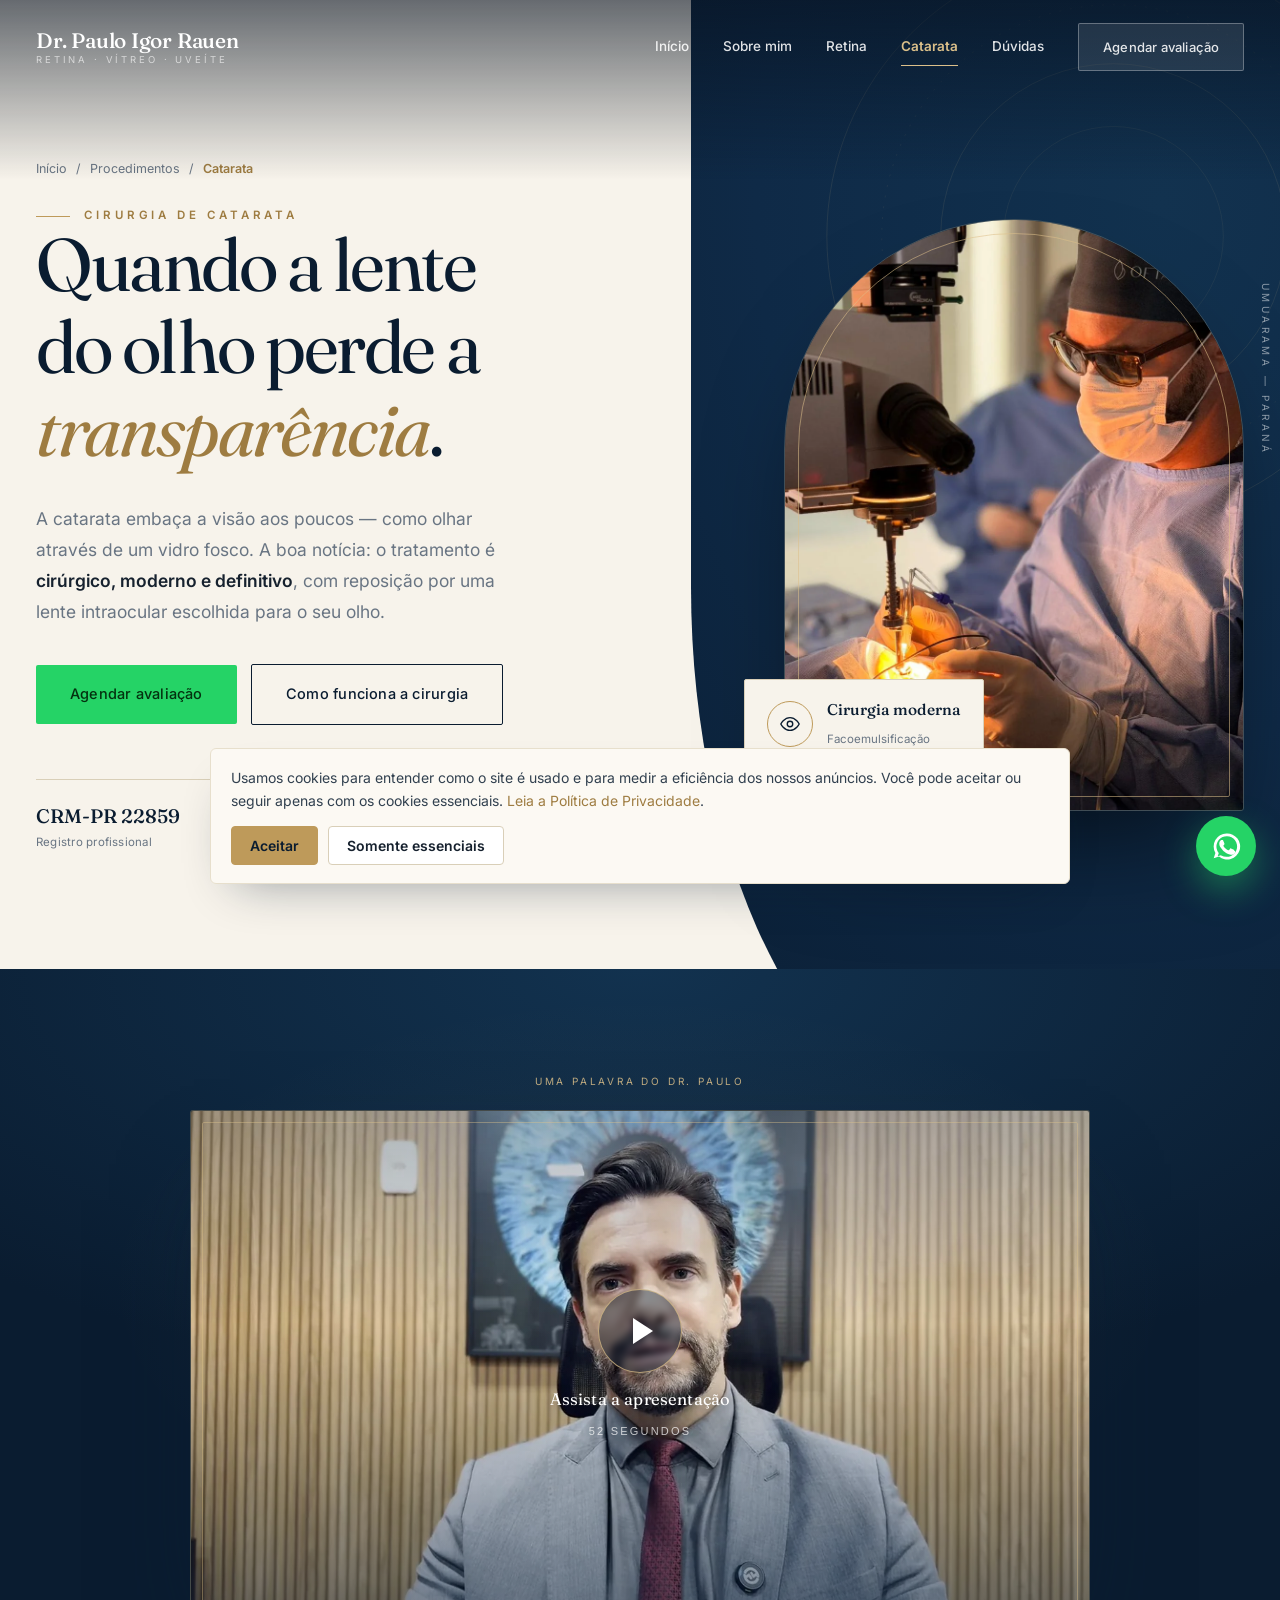
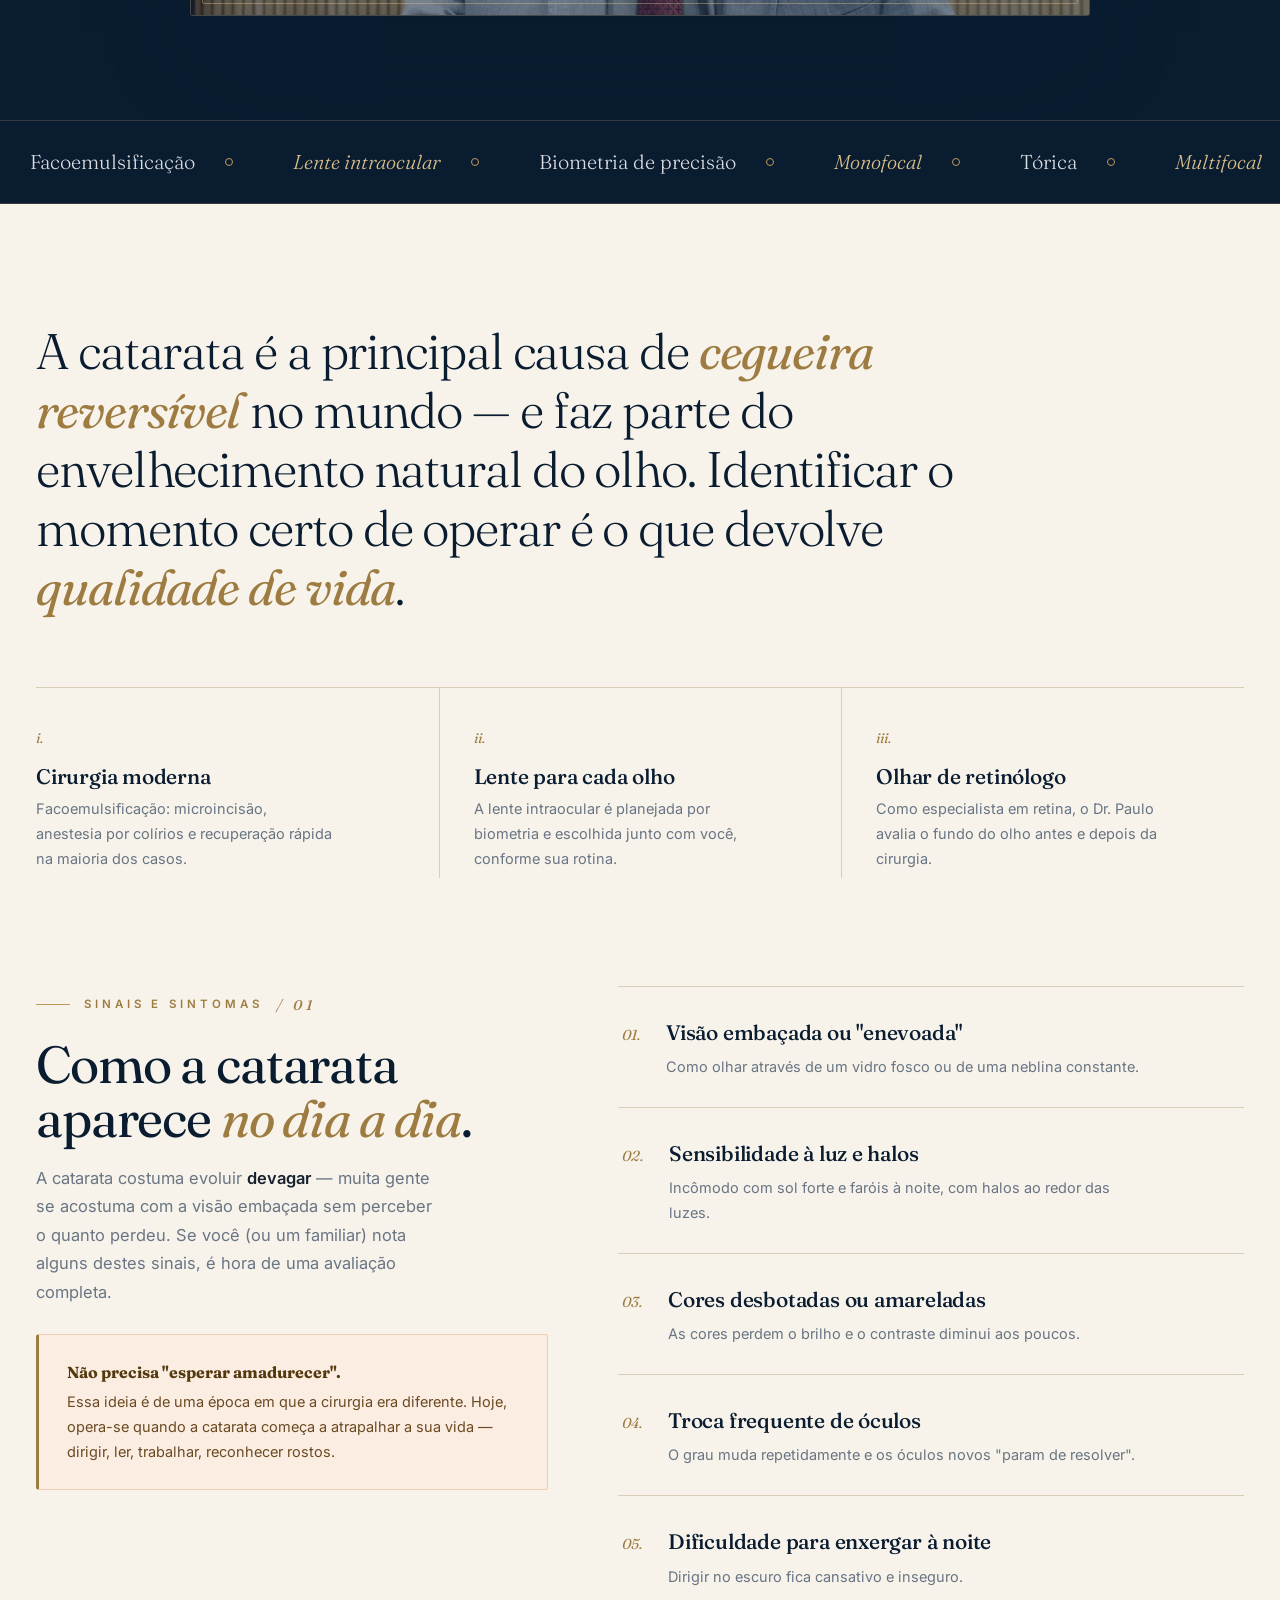
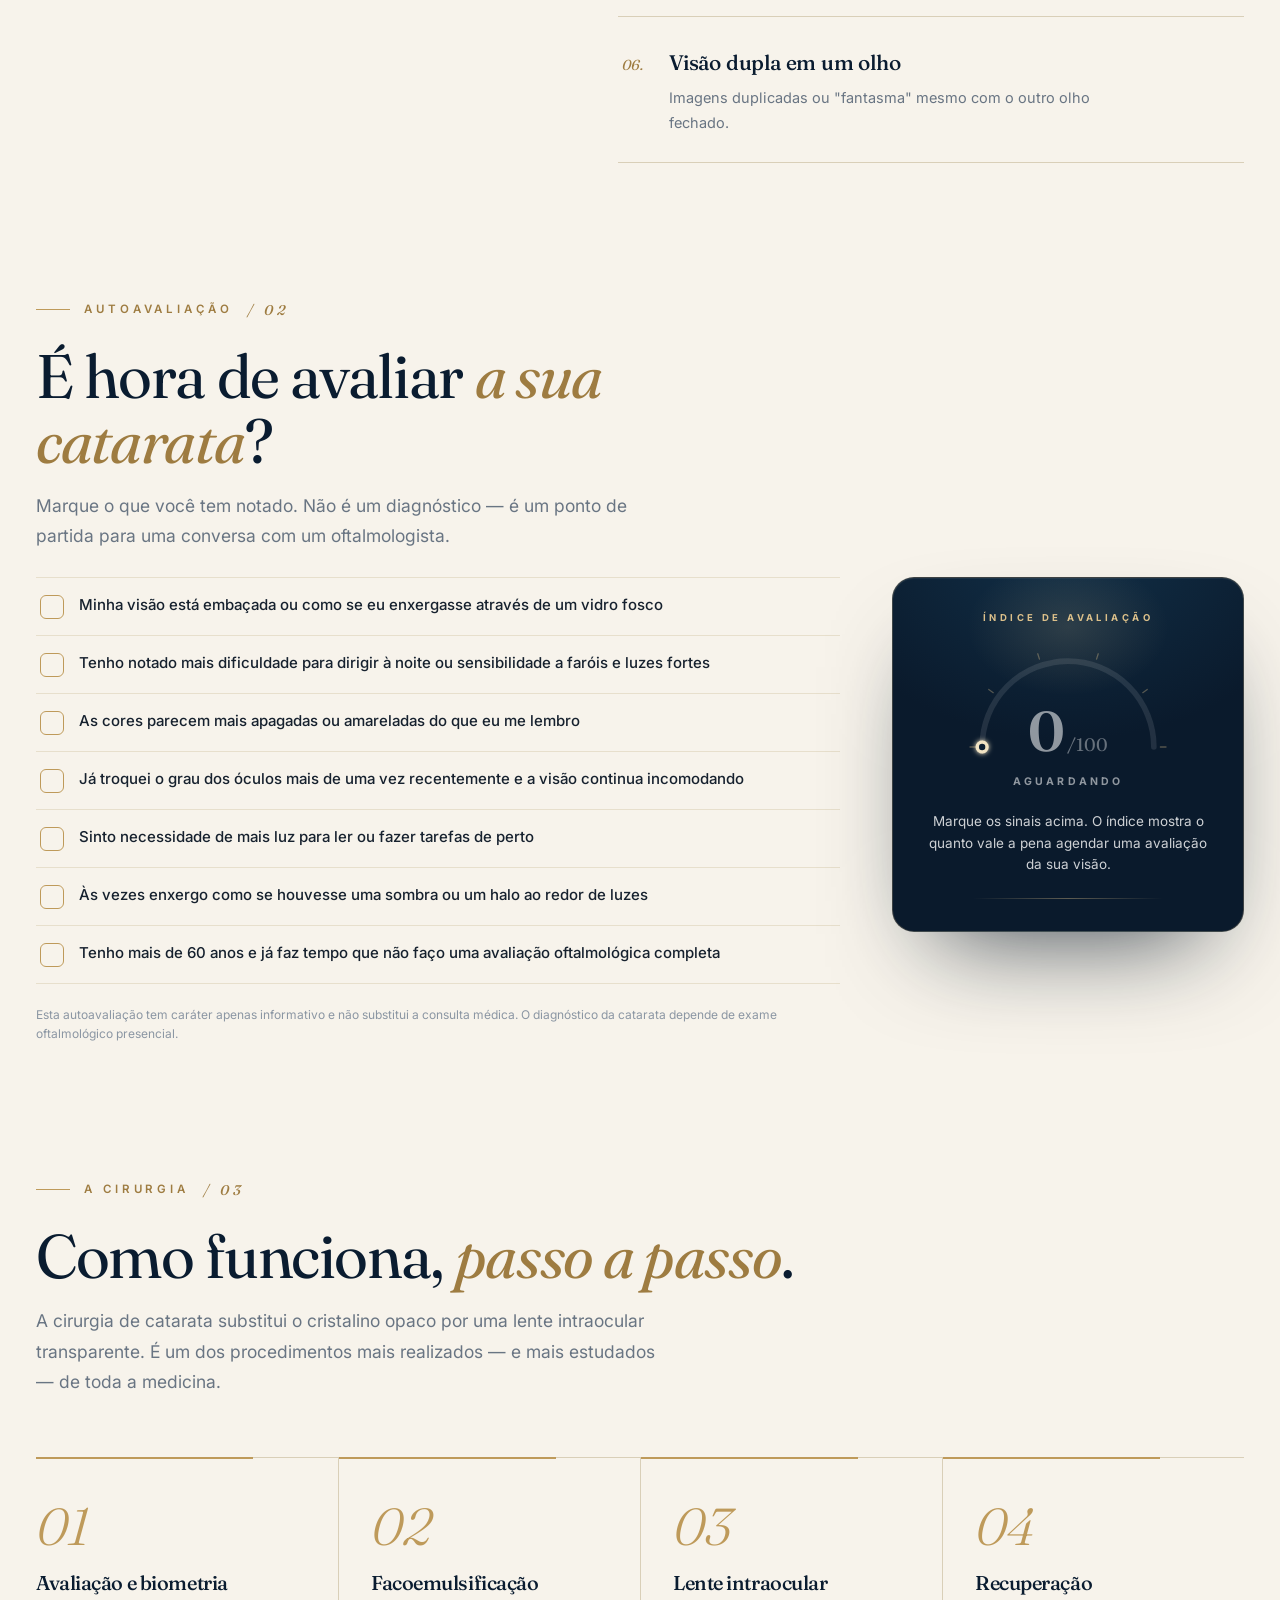
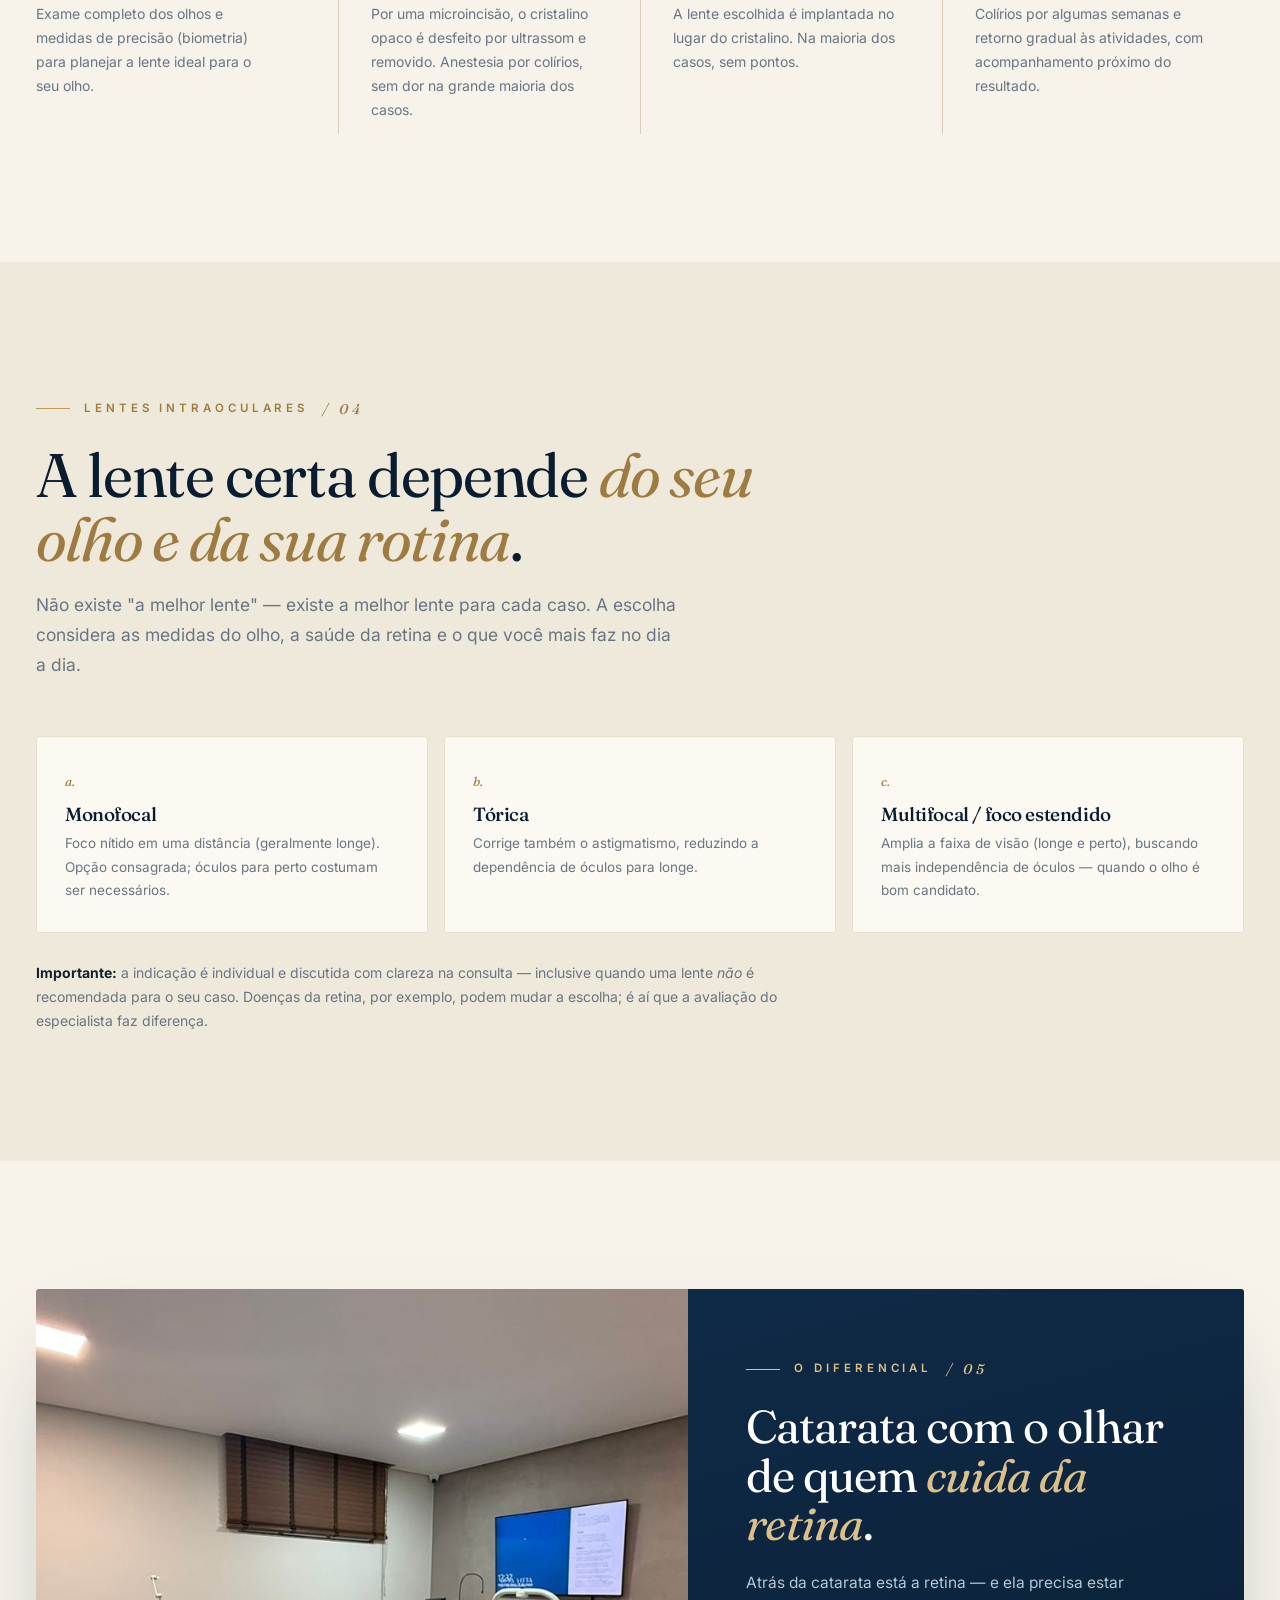
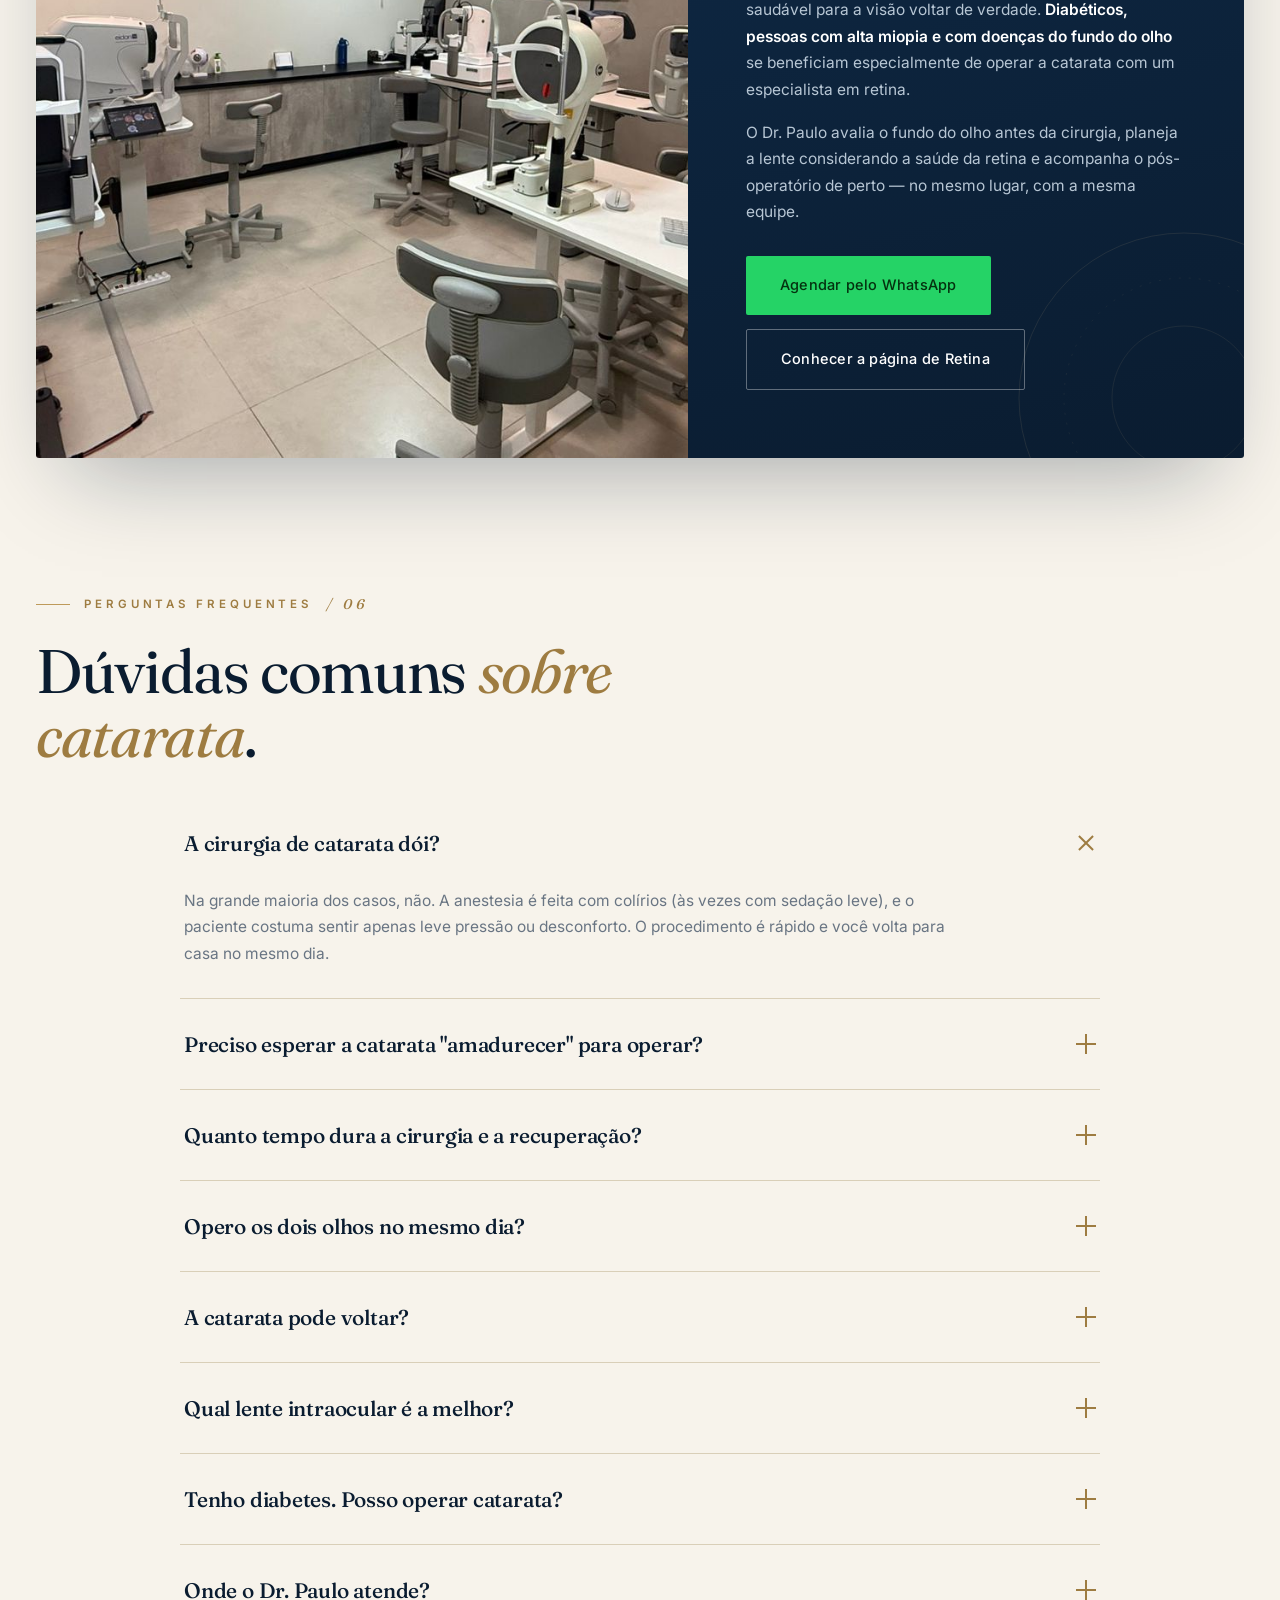
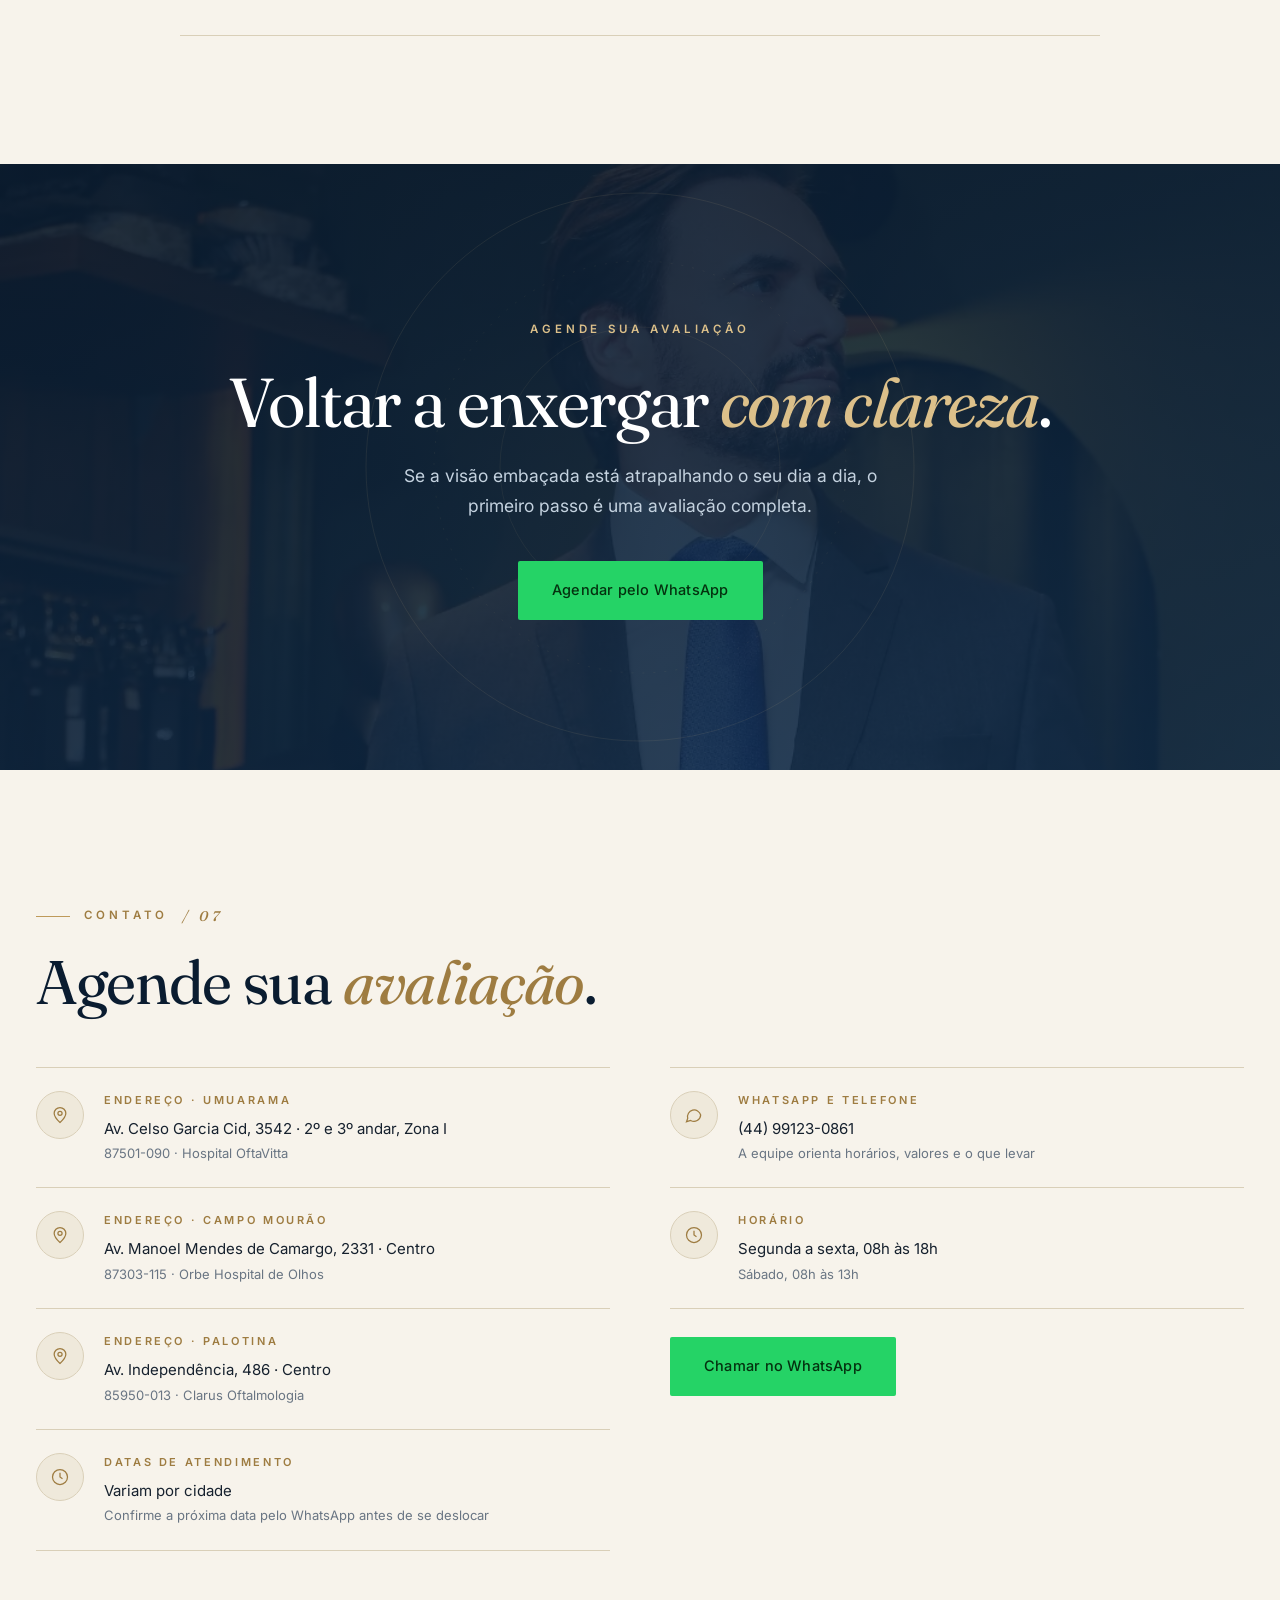
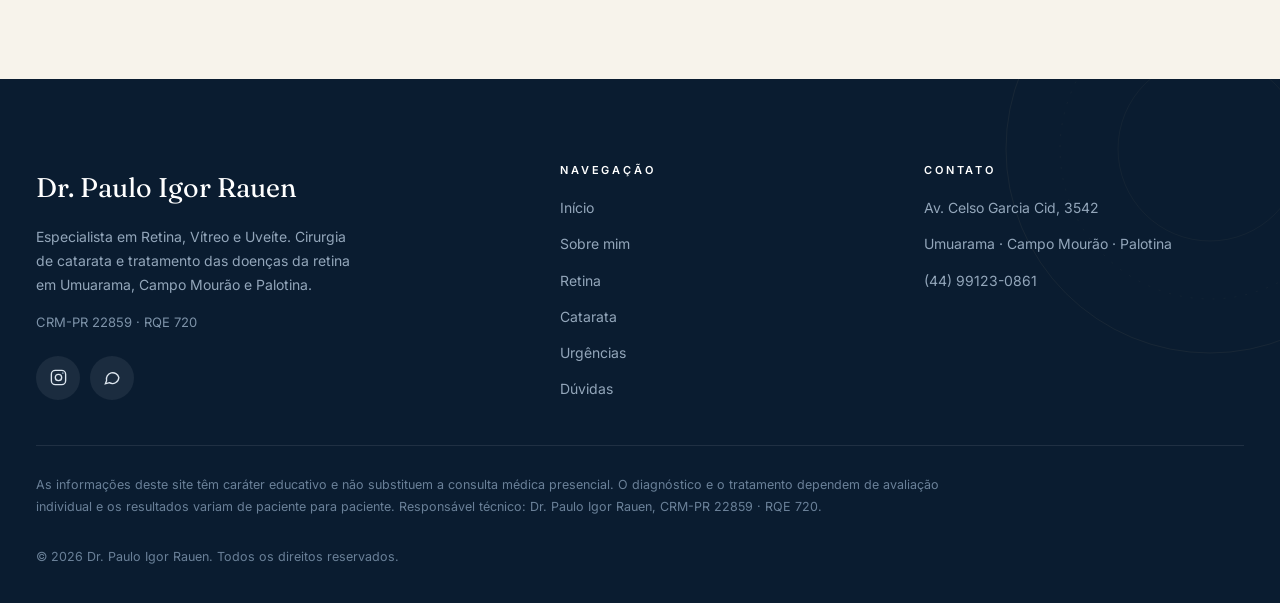
==== commit 0fef7dc0: "Adiciona os enderecos de Campo Mourao e Palotina - Sai a linha generica 'Tambem atende em Campo Mour" ====
--- a/catarata.html
+++ b/catarata.html
@@ -25,6 +25,11 @@
     "addressCountry": "BR"
   },
   "areaServed": ["Umuarama - PR", "Campo Mourão - PR", "Palotina - PR"],
+  "workLocation": [
+    {"@type":"MedicalClinic","name":"Hospital OftaVitta","address":{"@type":"PostalAddress","streetAddress":"Av. Celso Garcia Cid, 3542","addressLocality":"Umuarama","addressRegion":"PR","postalCode":"87501-090","addressCountry":"BR"}},
+    {"@type":"MedicalClinic","name":"Orbe Hospital de Olhos","address":{"@type":"PostalAddress","streetAddress":"Av. Manoel Mendes de Camargo, 2331","addressLocality":"Campo Mourão","addressRegion":"PR","postalCode":"87303-115","addressCountry":"BR"}},
+    {"@type":"MedicalClinic","name":"Clarus Oftalmologia","address":{"@type":"PostalAddress","streetAddress":"Av. Independência, 486","addressLocality":"Palotina","addressRegion":"PR","postalCode":"85950-013","addressCountry":"BR"}}
+  ],
   "sameAs": ["https://www.instagram.com/drpaulorauen/"]
 }
 </script>
@@ -809,8 +814,12 @@
       <div class="info rv l">
         <div class="row"><div class="ic"><svg viewBox="0 0 24 24"><path d="M12 21s-7-6.2-7-11a7 7 0 0114 0c0 4.8-7 11-7 11z"/><circle cx="12" cy="10" r="2.5"/></svg></div>
           <div><b>Endereço · Umuarama</b><span>Av. Celso Garcia Cid, 3542 · 2º e 3º andar, Zona I<small>87501-090 · Hospital OftaVitta</small></span></div></div>
-        <div class="row"><div class="ic"><svg viewBox="0 0 24 24"><circle cx="12" cy="12" r="9"/><path d="M12 3v2M12 19v2M3 12h2M19 12h2"/></svg></div>
-          <div><b>Também atende em</b><span>Campo Mourão e Palotina<small>Consulte datas e locais de atendimento pelo WhatsApp</small></span></div></div>
+        <div class="row"><div class="ic"><svg viewBox="0 0 24 24"><path d="M12 21s-7-6.2-7-11a7 7 0 0114 0c0 4.8-7 11-7 11z"/><circle cx="12" cy="10" r="2.5"/></svg></div>
+          <div><b>Endereço · Campo Mourão</b><span>Av. Manoel Mendes de Camargo, 2331 · Centro<small>87303-115 · Orbe Hospital de Olhos</small></span></div></div>
+        <div class="row"><div class="ic"><svg viewBox="0 0 24 24"><path d="M12 21s-7-6.2-7-11a7 7 0 0114 0c0 4.8-7 11-7 11z"/><circle cx="12" cy="10" r="2.5"/></svg></div>
+          <div><b>Endereço · Palotina</b><span>Av. Independência, 486 · Centro<small>85950-013 · Clarus Oftalmologia</small></span></div></div>
+        <div class="row"><div class="ic"><svg viewBox="0 0 24 24"><circle cx="12" cy="12" r="9"/><path d="M12 7v5l3 2"/></svg></div>
+          <div><b>Datas de atendimento</b><span>Variam por cidade<small>Confirme a próxima data pelo WhatsApp antes de se deslocar</small></span></div></div>
       </div>
       <div class="info rv r">
         <div class="row"><div class="ic"><svg viewBox="0 0 24 24"><path d="M3 20l1.5-4A8 8 0 1120 12a8 8 0 01-12 6.5L3 20z"/></svg></div>
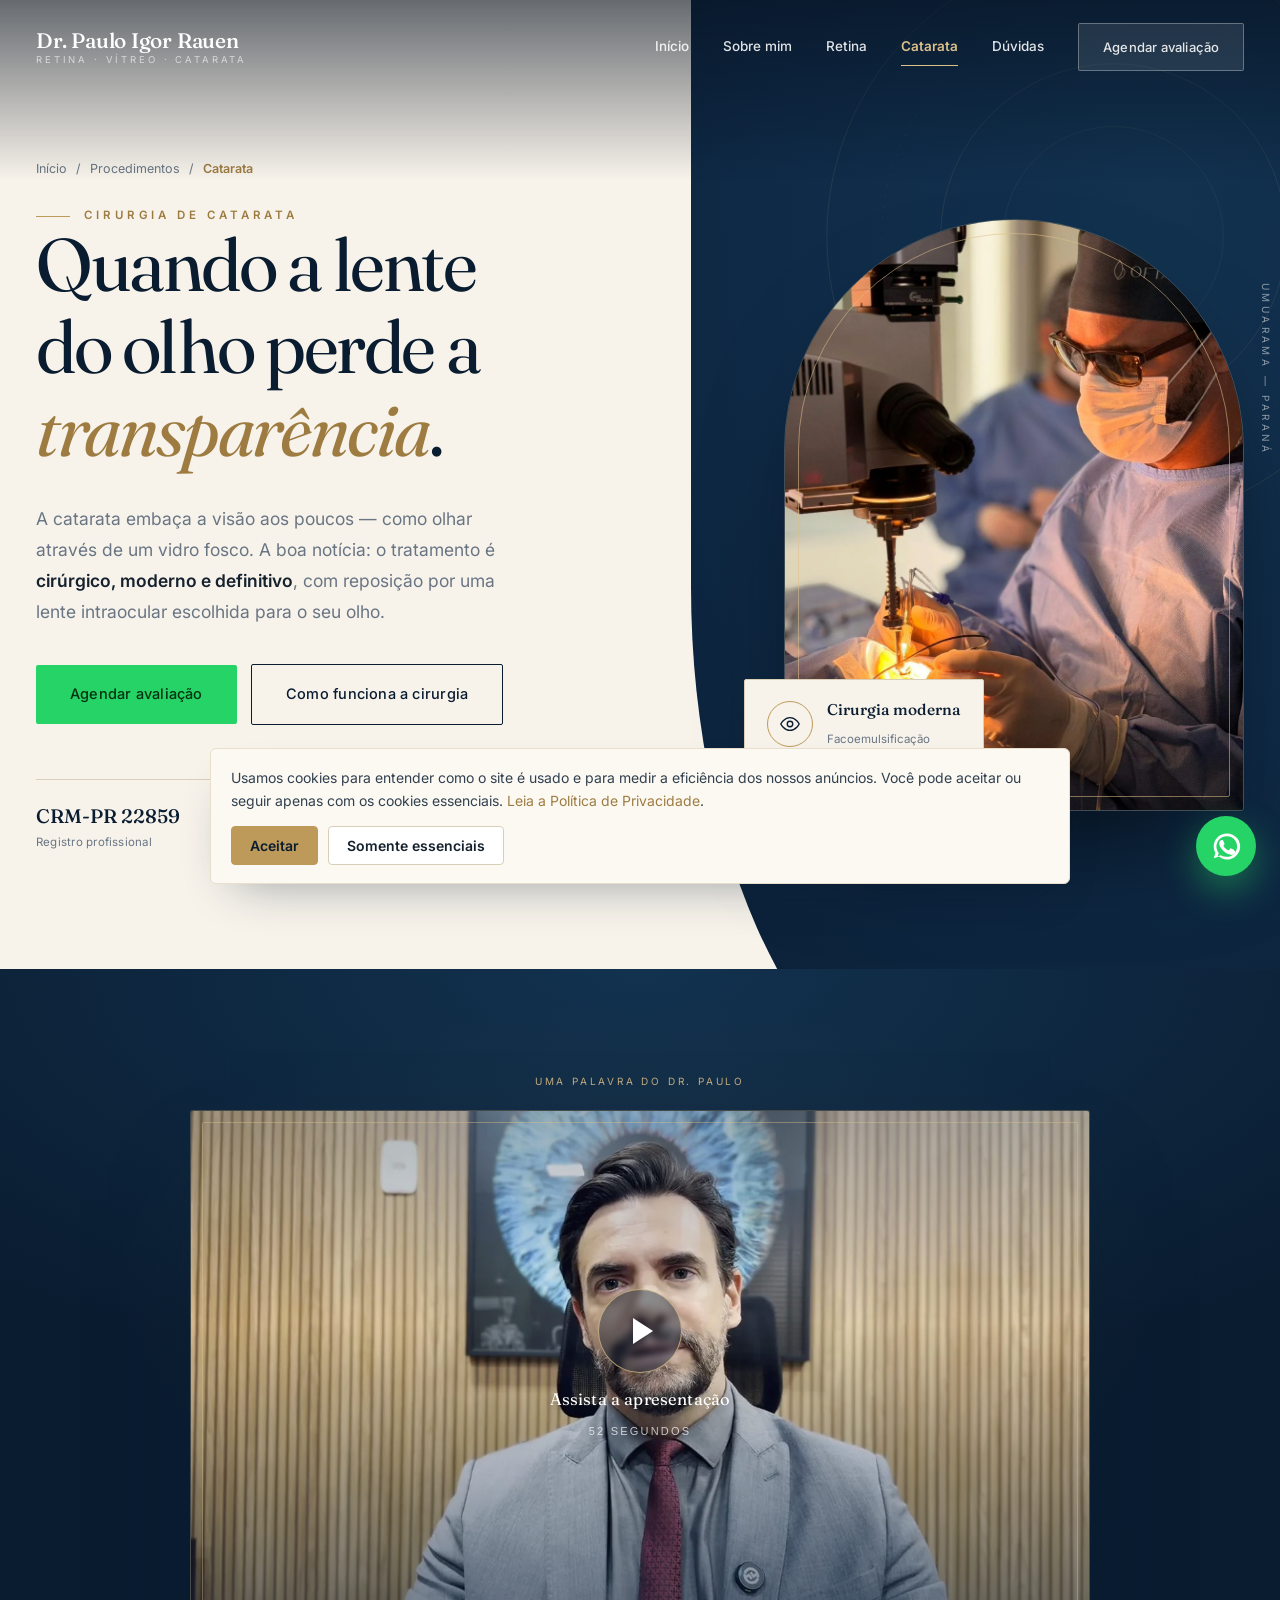
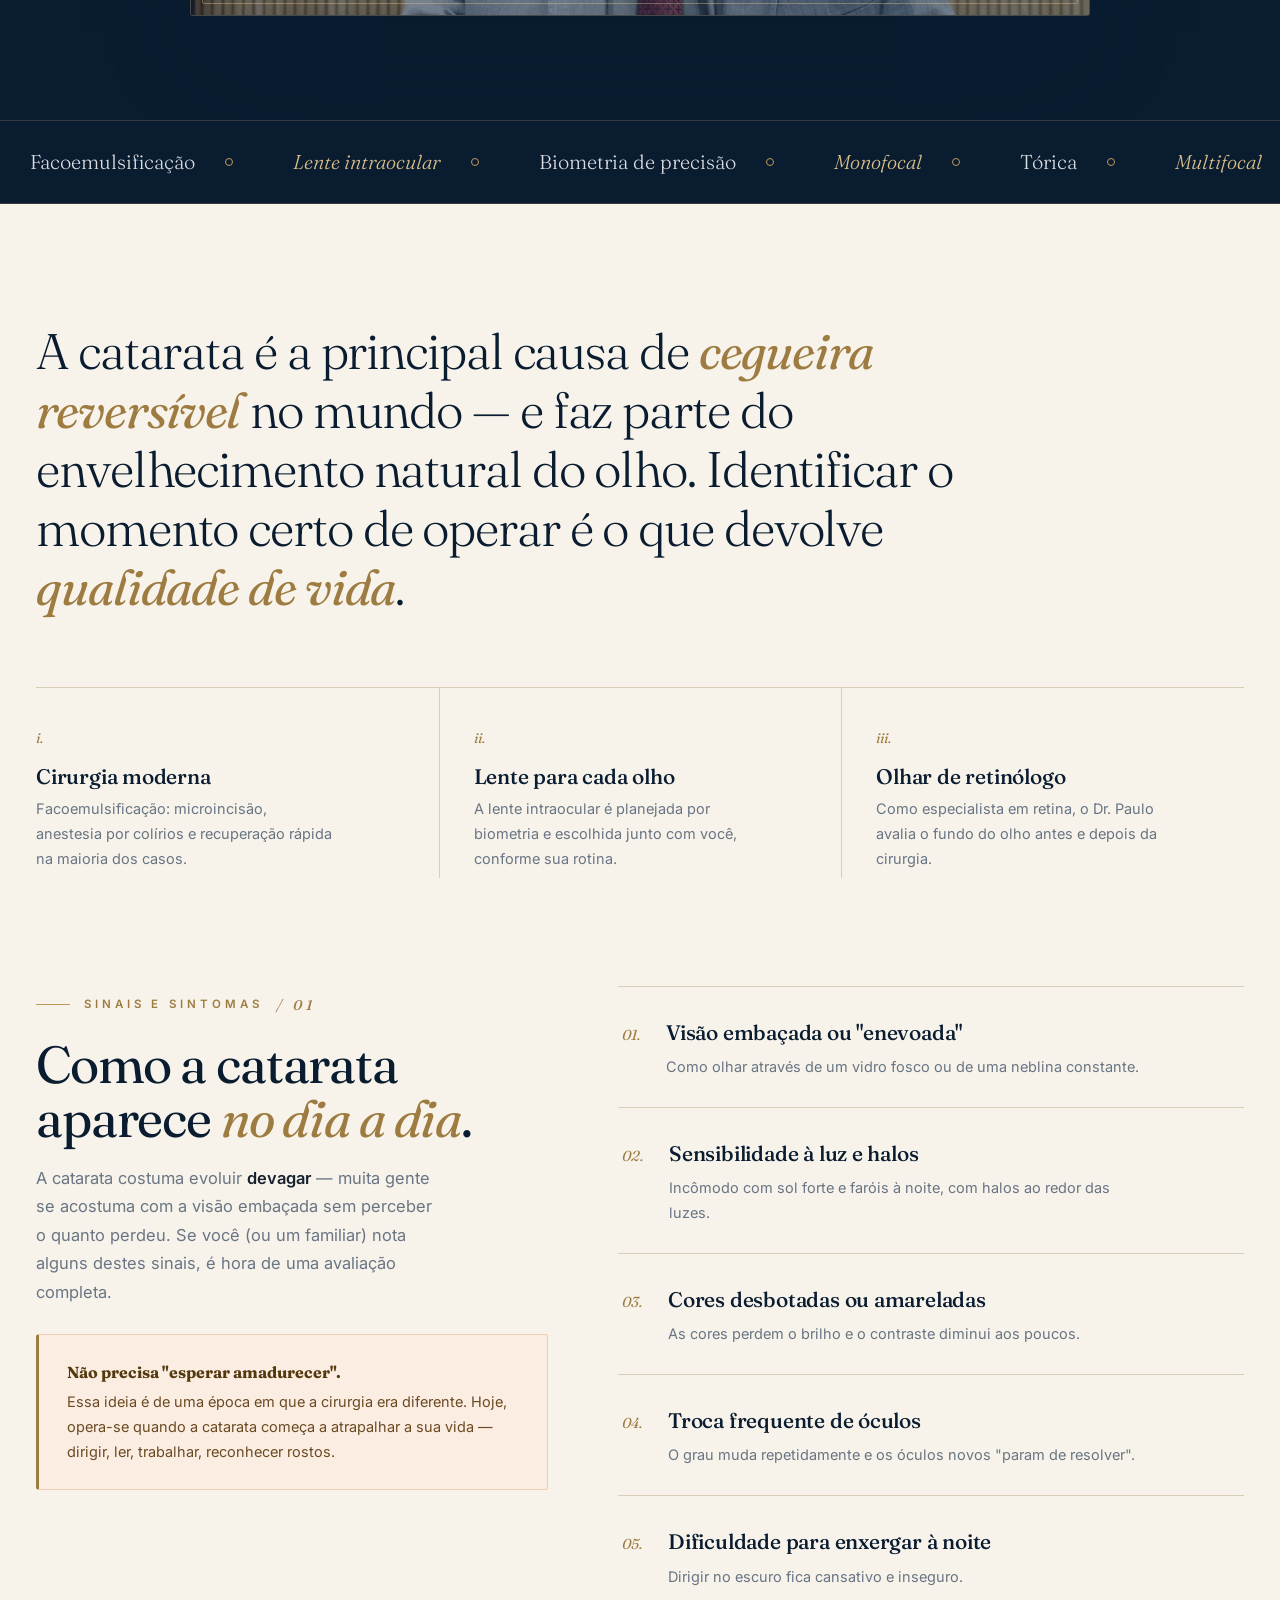
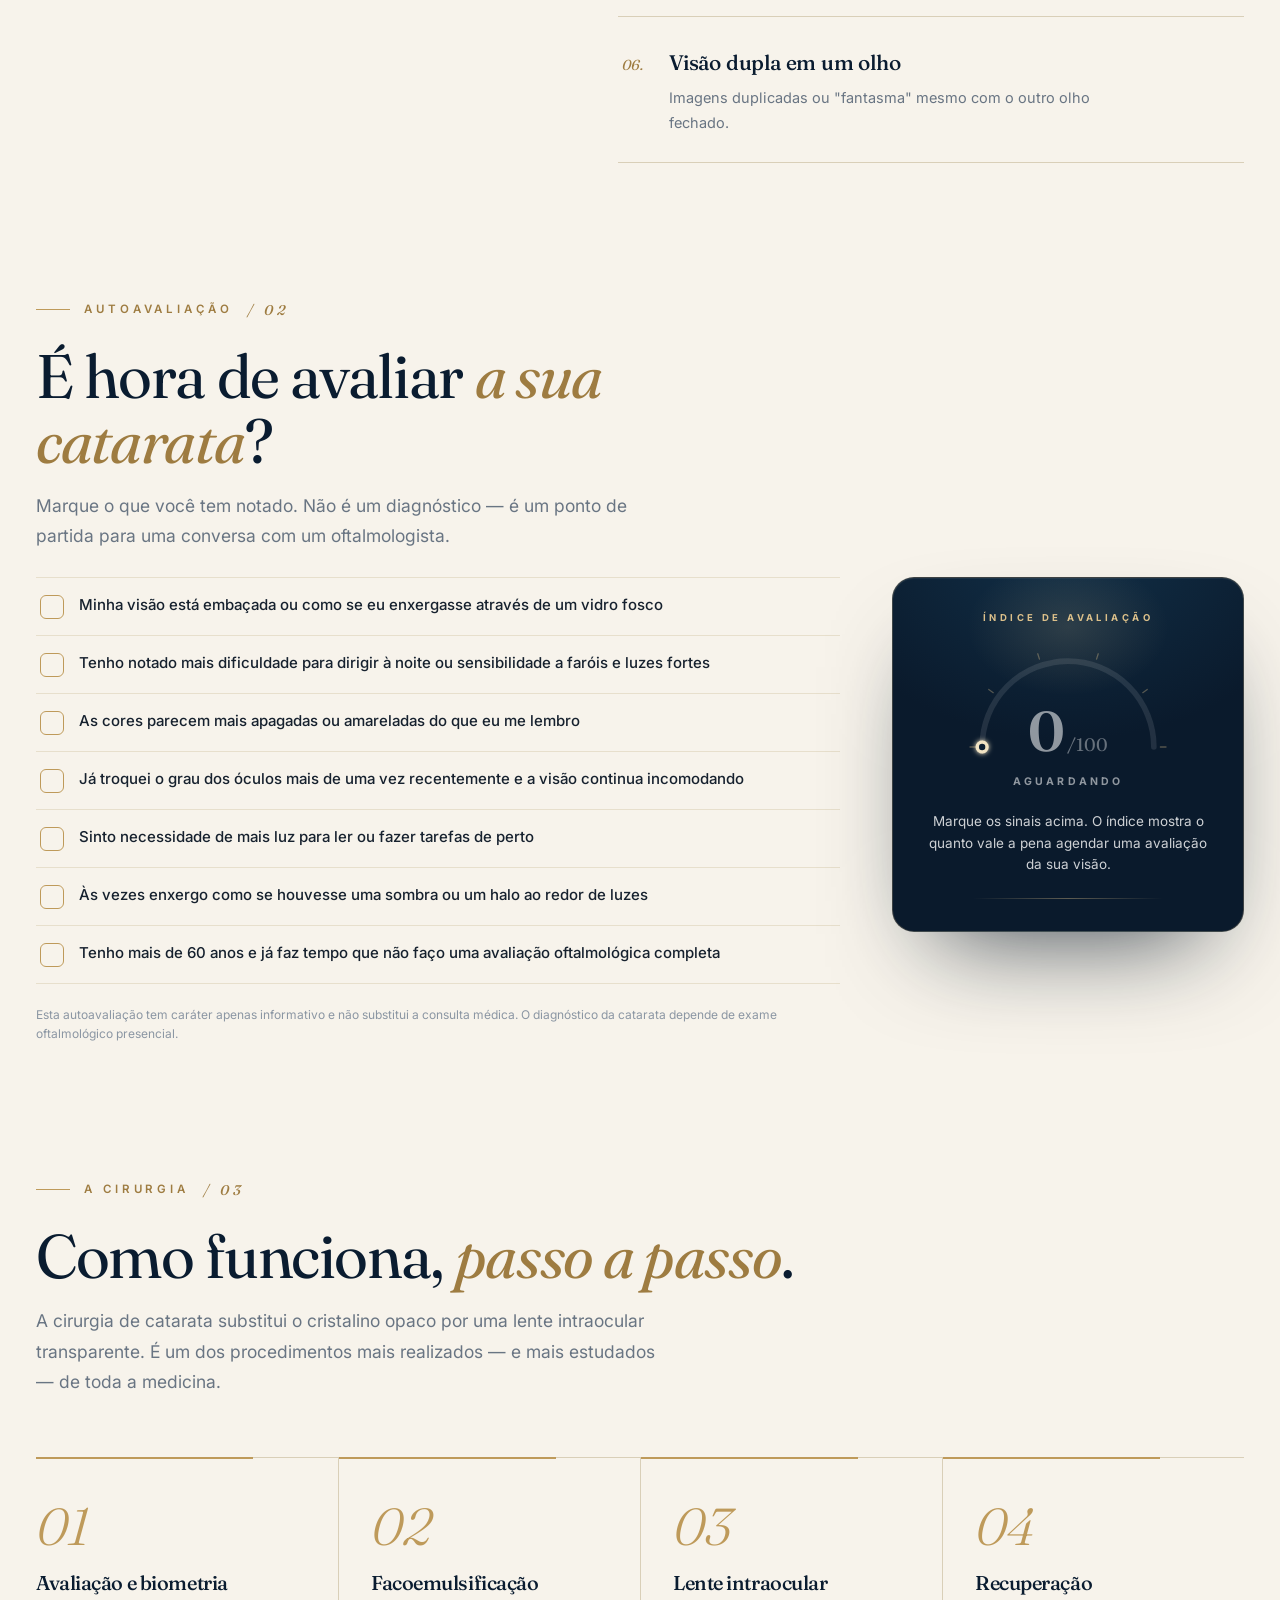
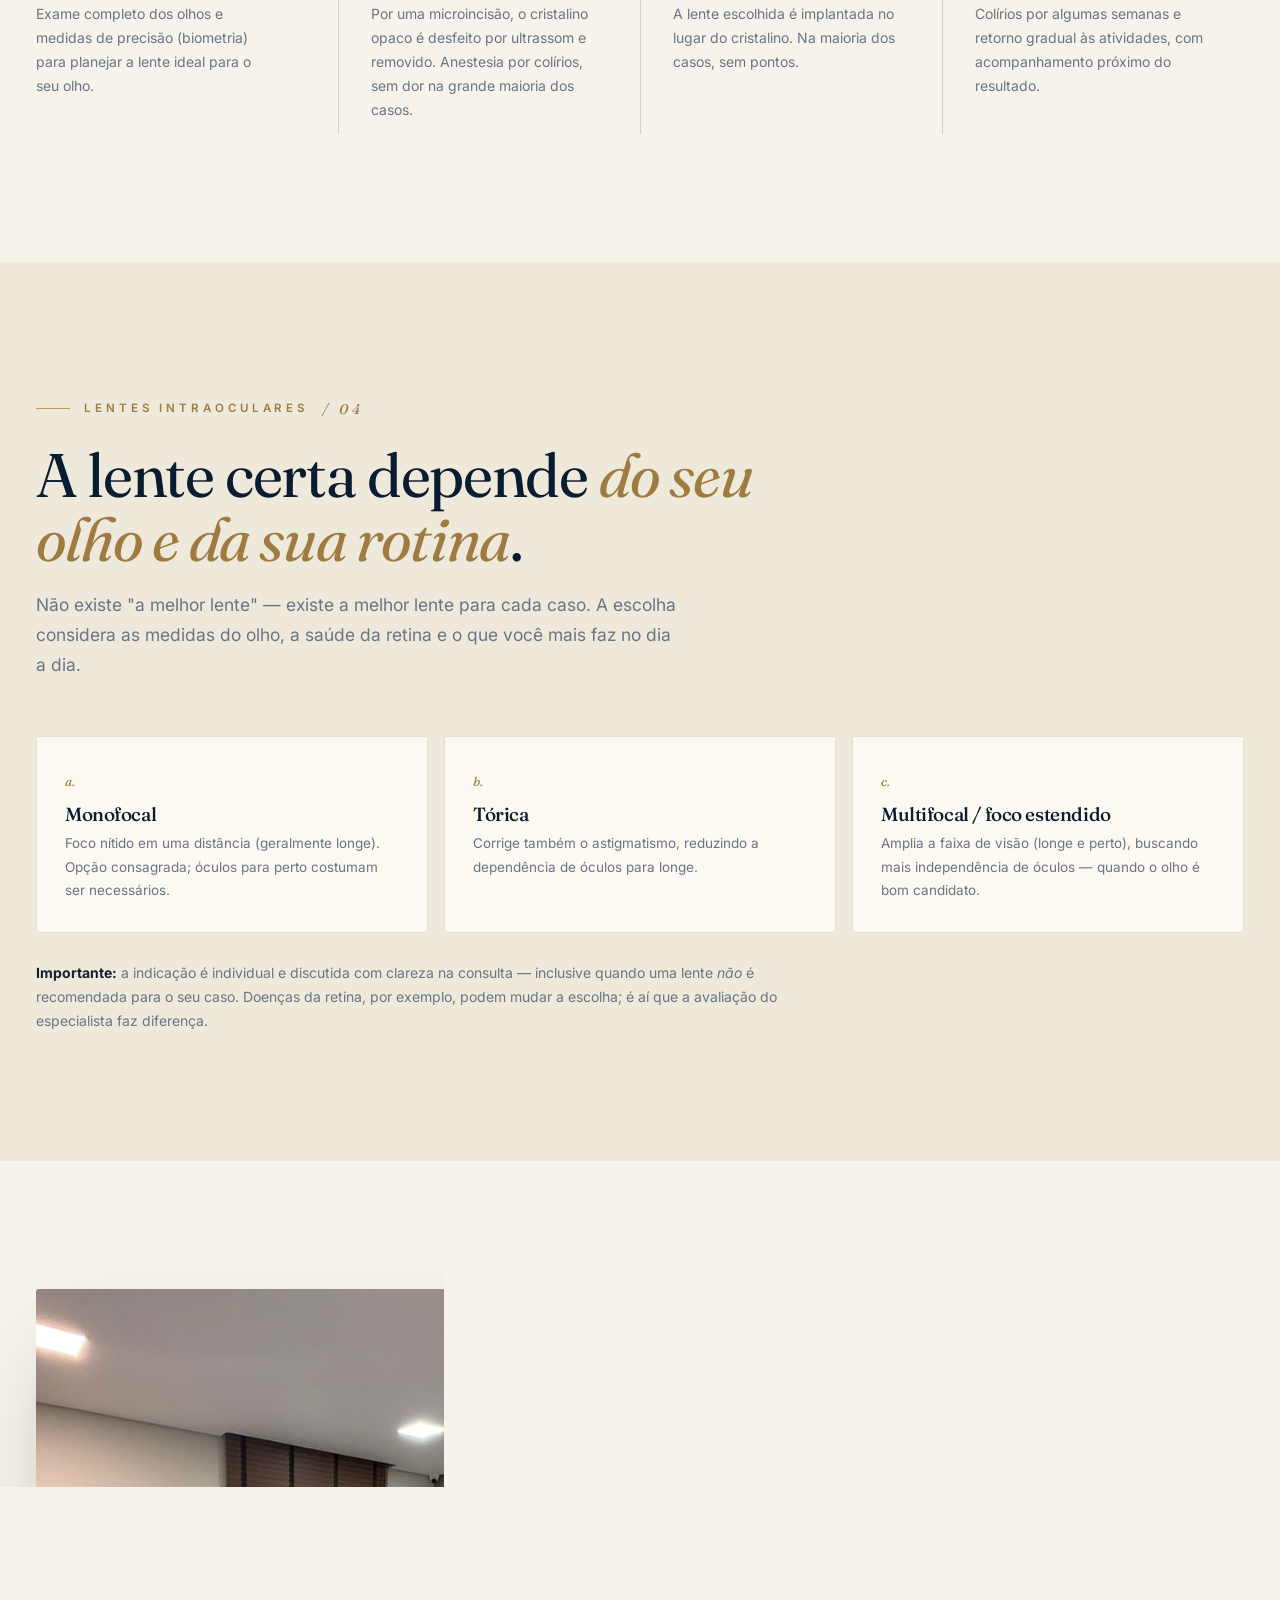
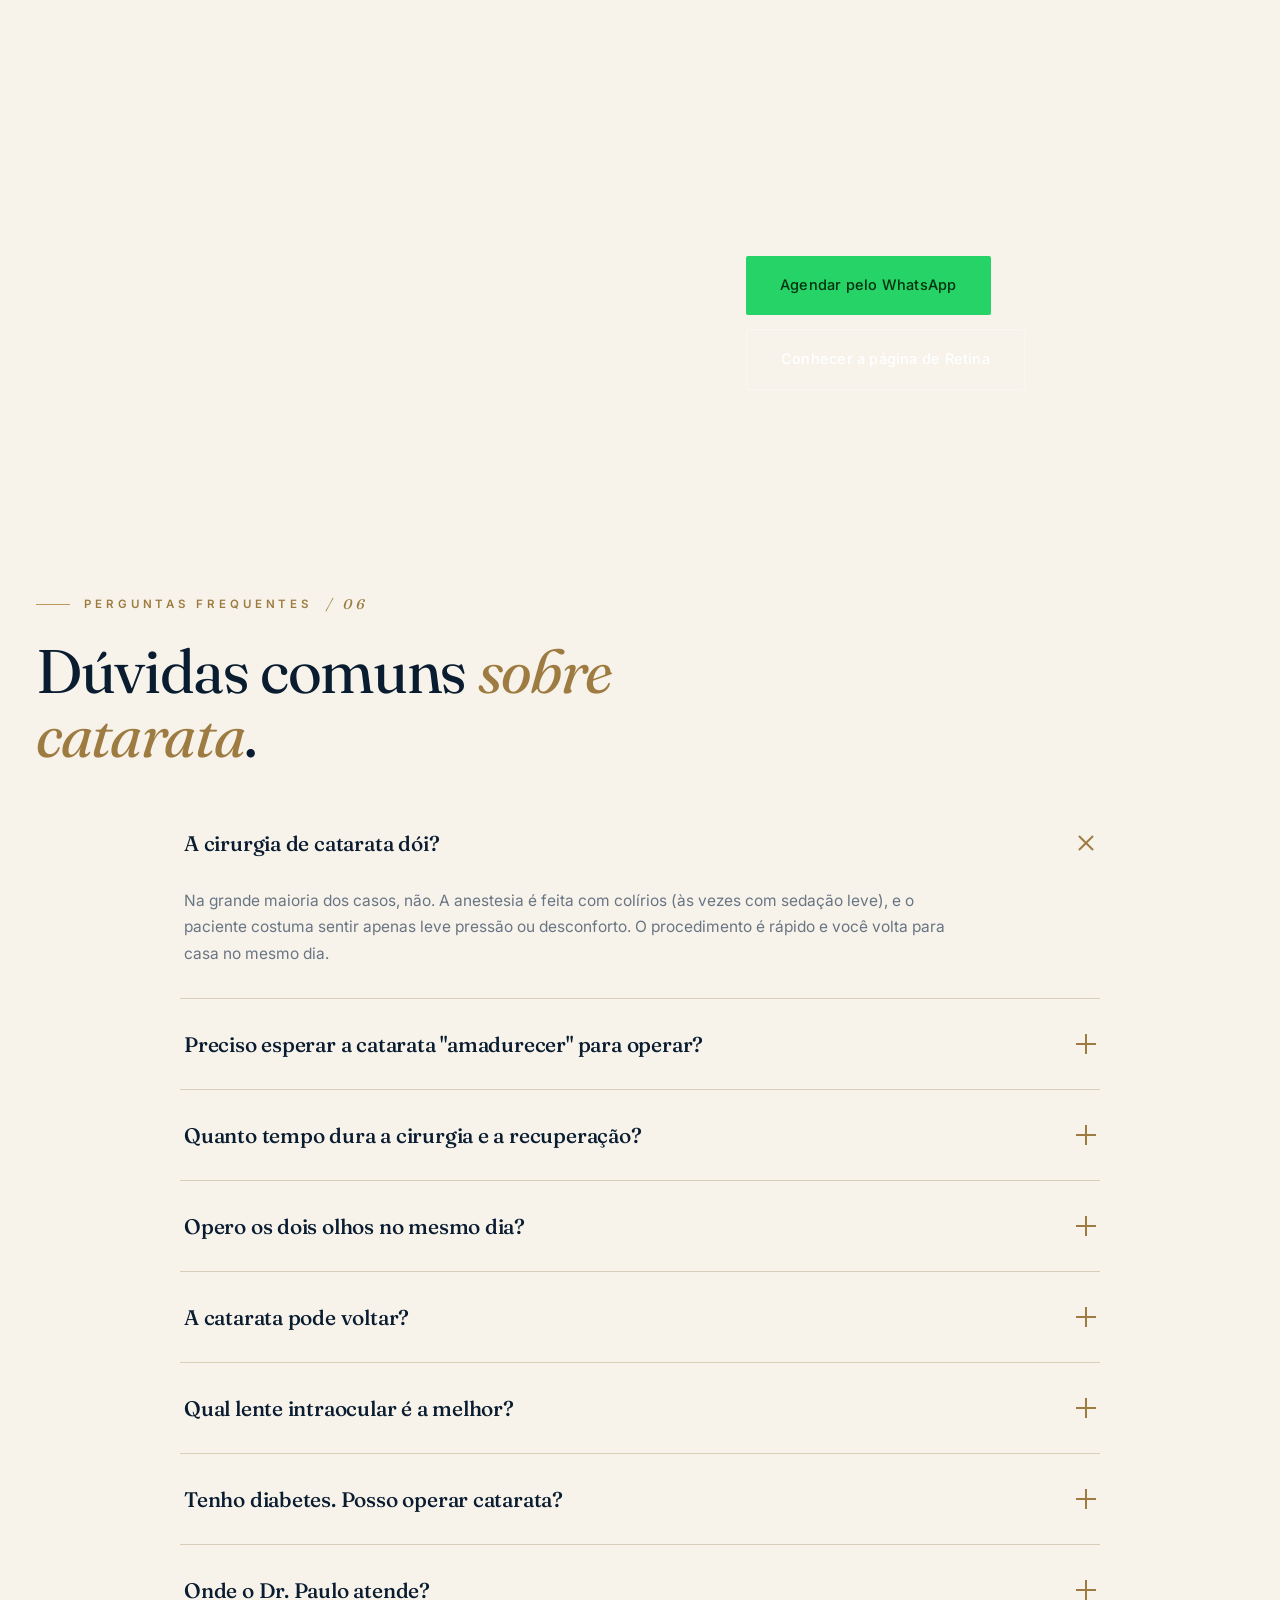
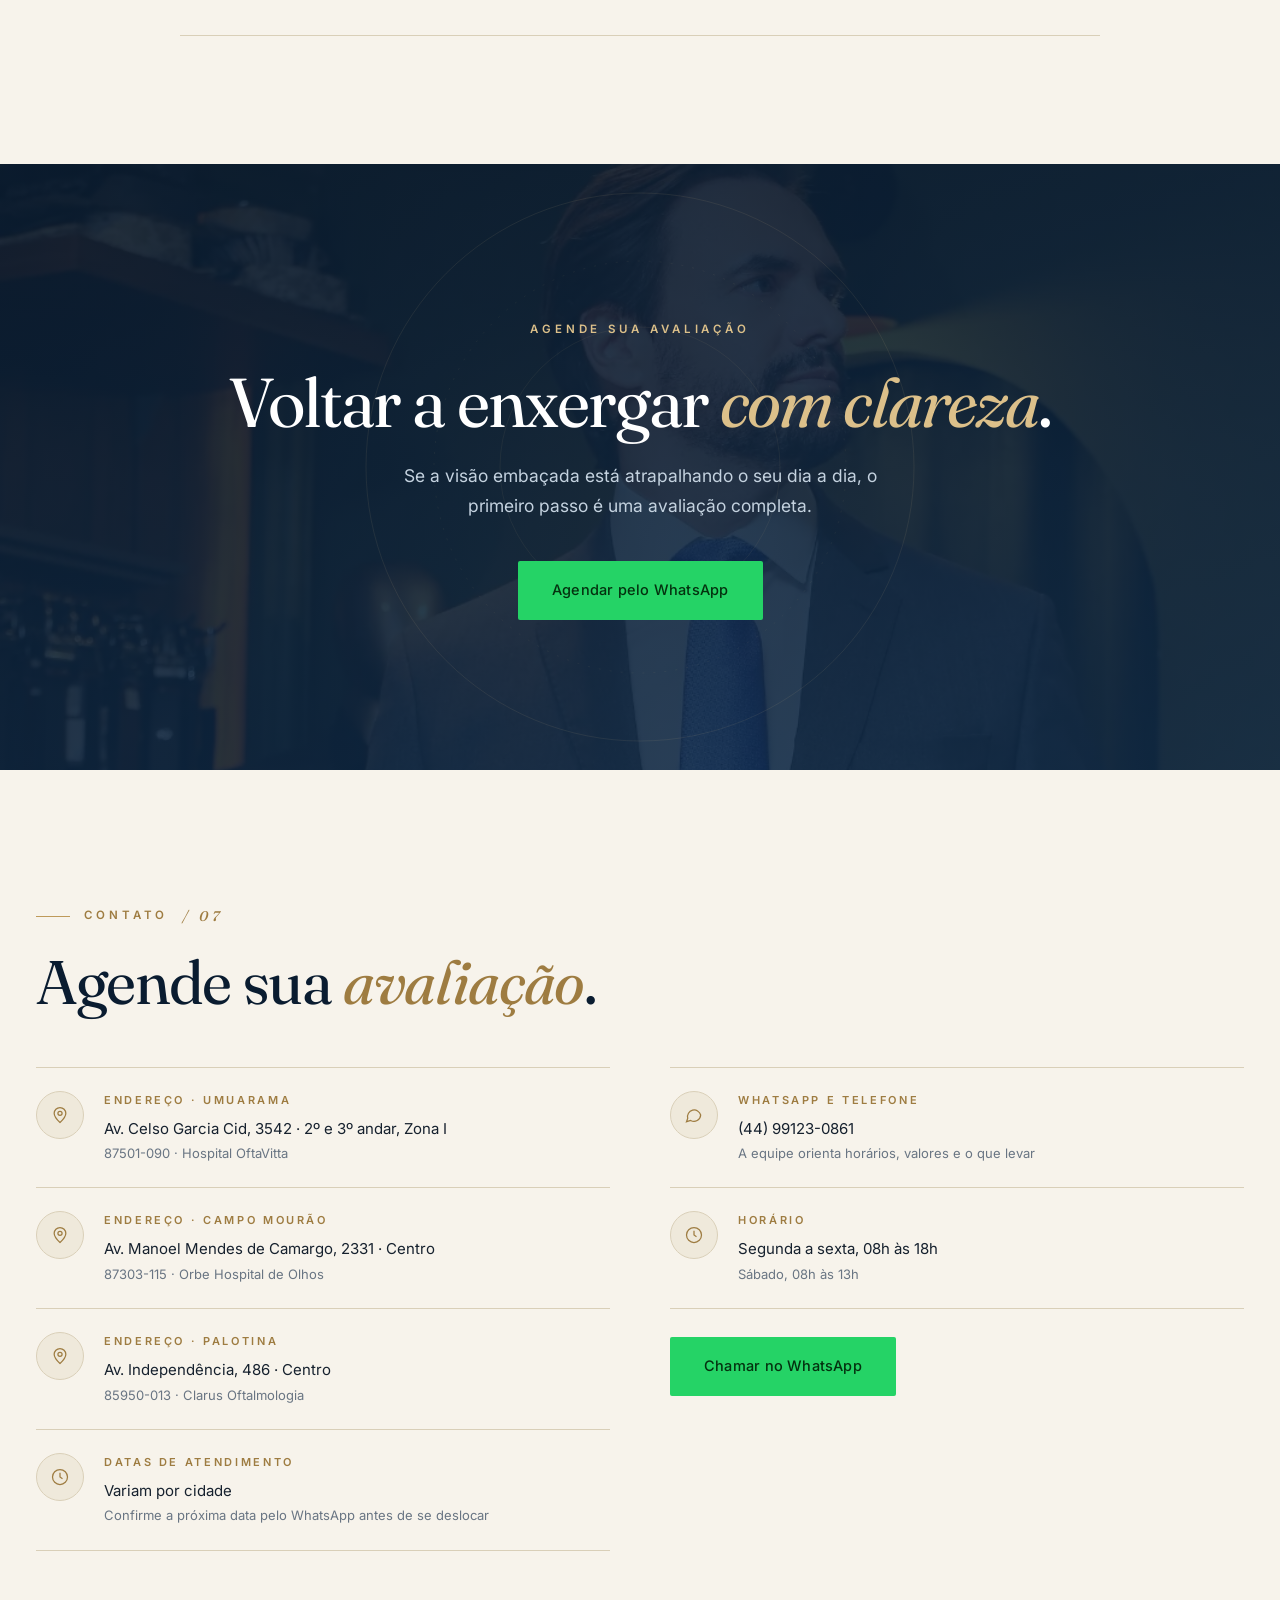
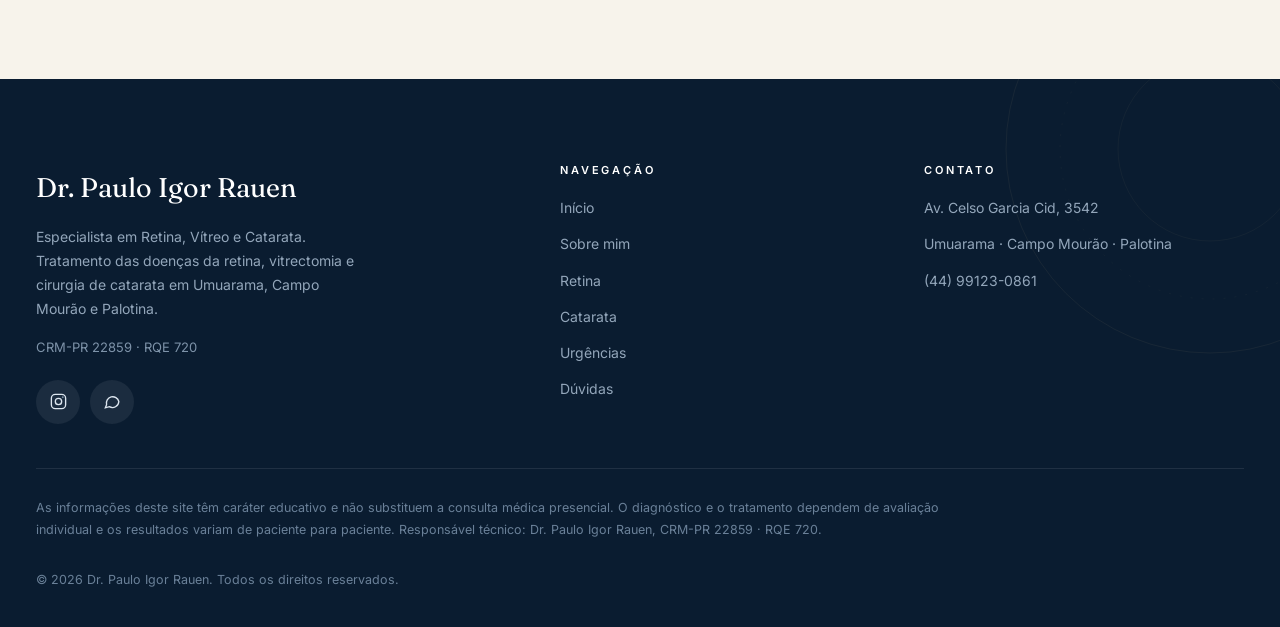
==== commit 1fe4fe18: "Posicionamento: Retina, Vitreo e Catarata no lugar de Uveite" ====
--- a/catarata.html
+++ b/catarata.html
@@ -14,7 +14,7 @@
   "@type": "Physician",
   "name": "Dr. Paulo Igor Rauen",
   "medicalSpecialty": "Ophthalmology",
-  "description": "Oftalmologista especialista em retina, vítreo e uveíte. Cirurgia de catarata. CRM-PR 22859, RQE 720.",
+  "description": "Oftalmologista especialista em retina, vítreo e catarata. CRM-PR 22859, RQE 720.",
   "telephone": "+55 44 99123-0861",
   "address": {
     "@type": "PostalAddress",
@@ -478,7 +478,7 @@
 <header id="hd">
   <div class="wrap nav">
     <a class="brand" href="index.html" aria-label="Início">
-      <b>Dr. Paulo Igor Rauen</b><span>Retina · Vítreo · Uveíte</span>
+      <b>Dr. Paulo Igor Rauen</b><span>Retina · Vítreo · Catarata</span>
     </a>
     <nav class="menu" aria-label="Navegação principal">
       <a href="index.html">Início</a>
@@ -845,7 +845,7 @@
     <div class="foot-top">
       <div>
         <span class="fb">Dr. Paulo Igor Rauen</span>
-        <p style="max-width:330px">Especialista em Retina, Vítreo e Uveíte. Cirurgia de catarata e tratamento das doenças da retina em Umuarama, Campo Mourão e Palotina.</p>
+        <p style="max-width:330px">Especialista em Retina, Vítreo e Catarata. Tratamento das doenças da retina, vitrectomia e cirurgia de catarata em Umuarama, Campo Mourão e Palotina.</p>
         <p style="margin-top:14px;color:#7E93A9;font-size:13px">CRM-PR 22859 · RQE 720</p>
         <div class="social">
           <a href="https://www.instagram.com/drpaulorauen/" target="_blank" rel="noopener" aria-label="Instagram"><svg viewBox="0 0 24 24"><rect x="3" y="3" width="18" height="18" rx="5"/><circle cx="12" cy="12" r="4"/><circle cx="17.5" cy="6.5" r="1" fill="currentColor" stroke="none"/></svg></a>
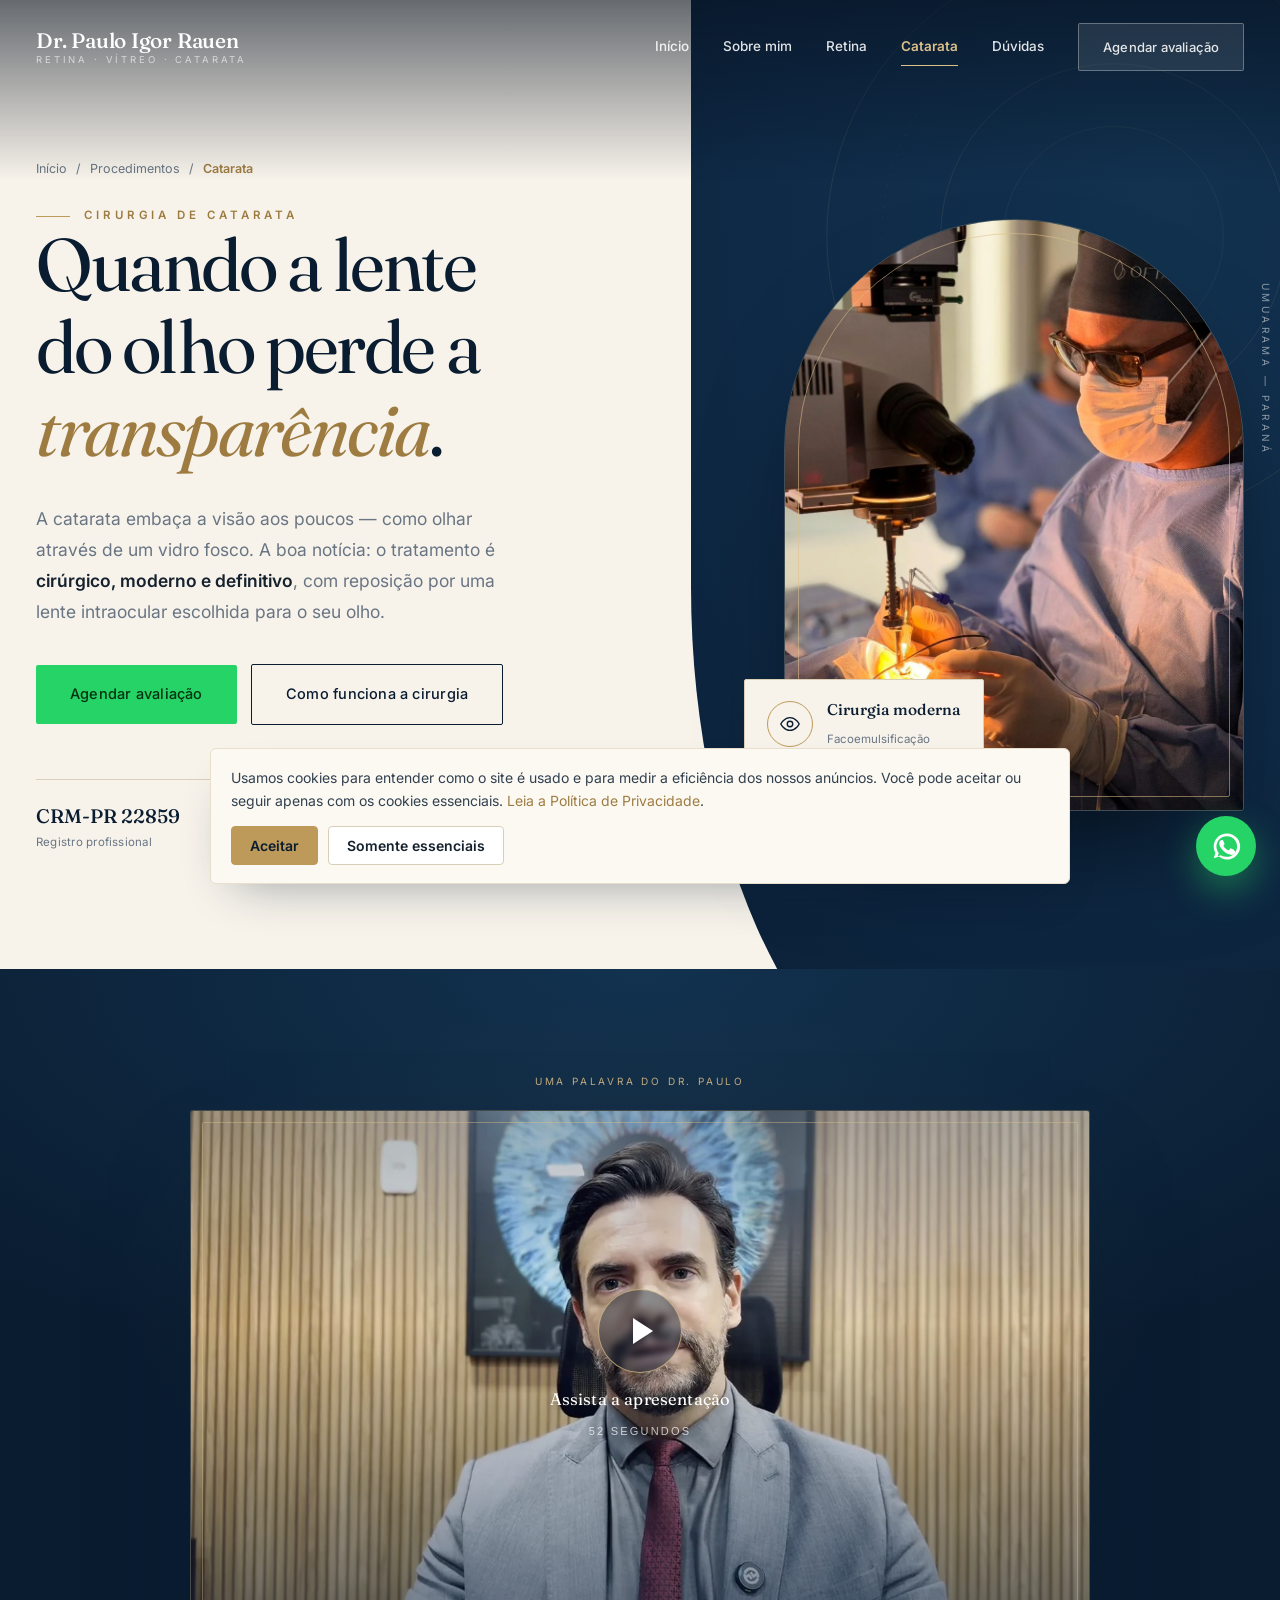
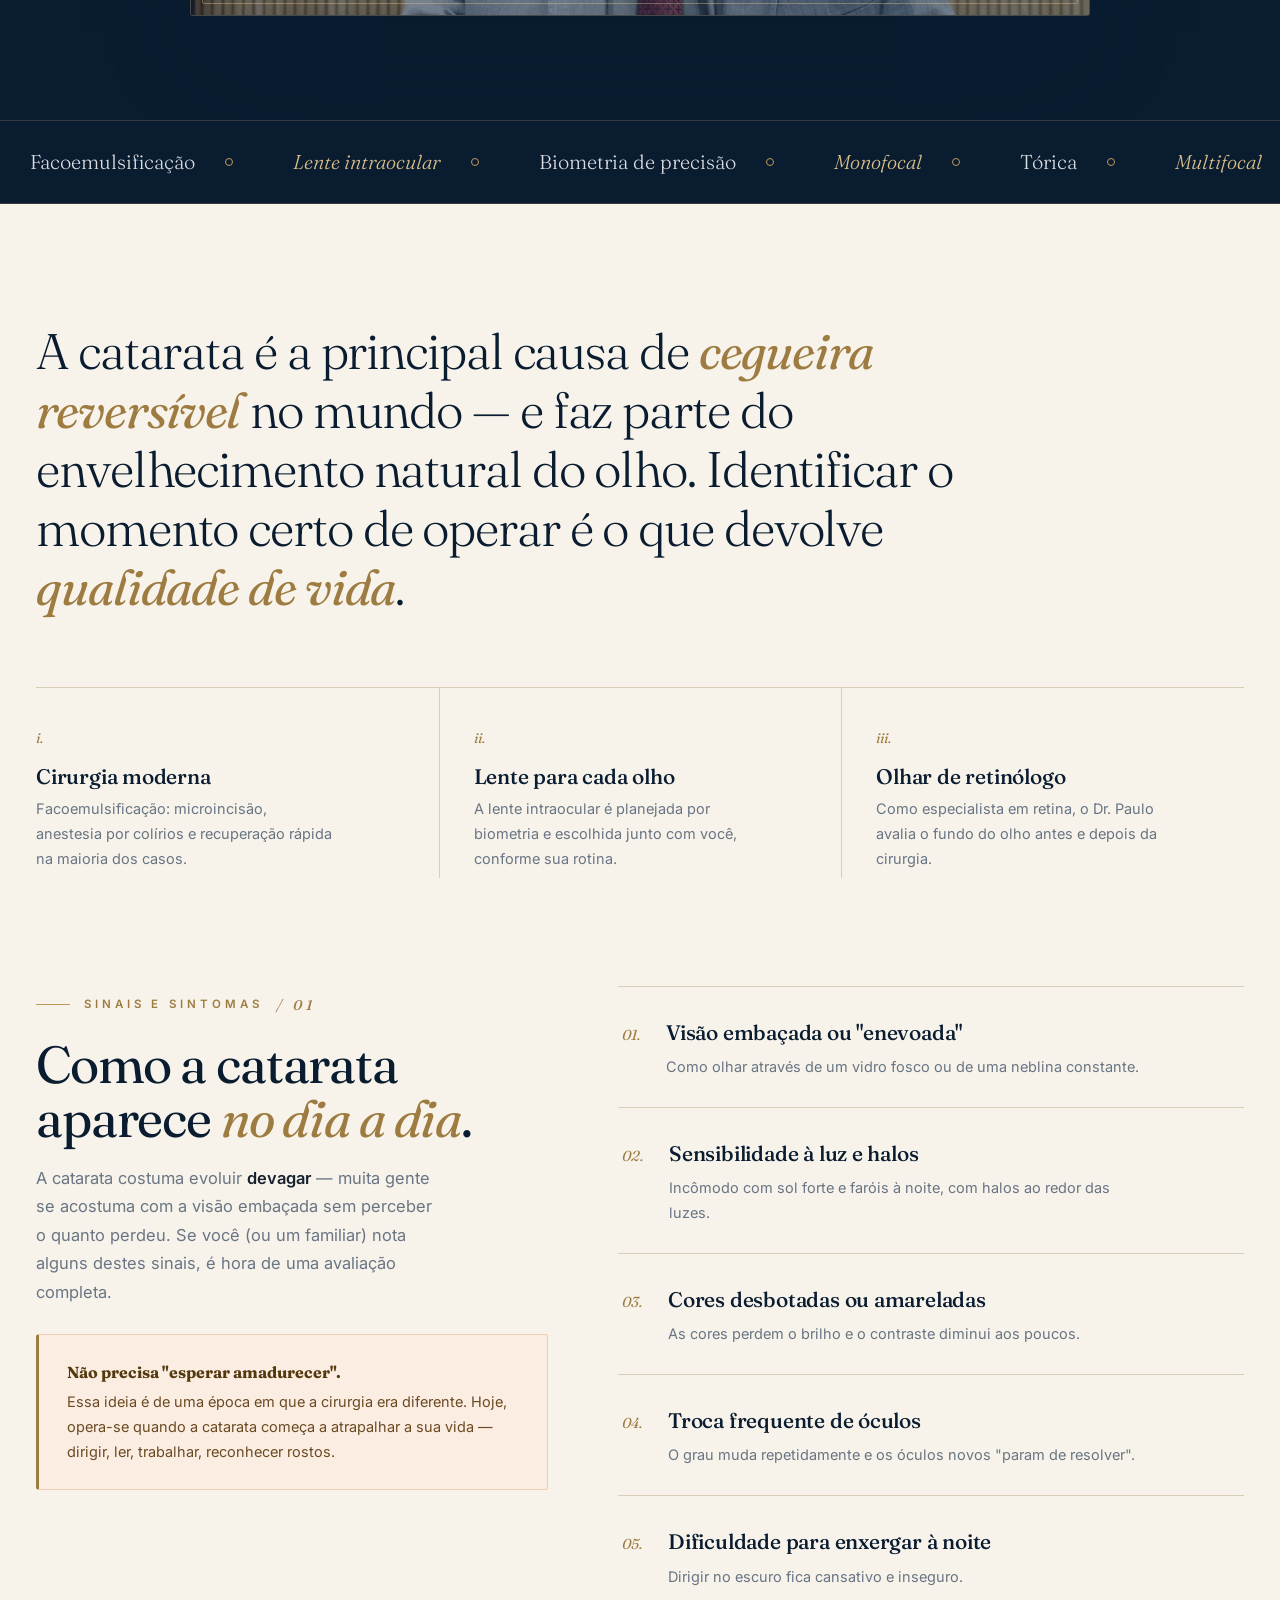
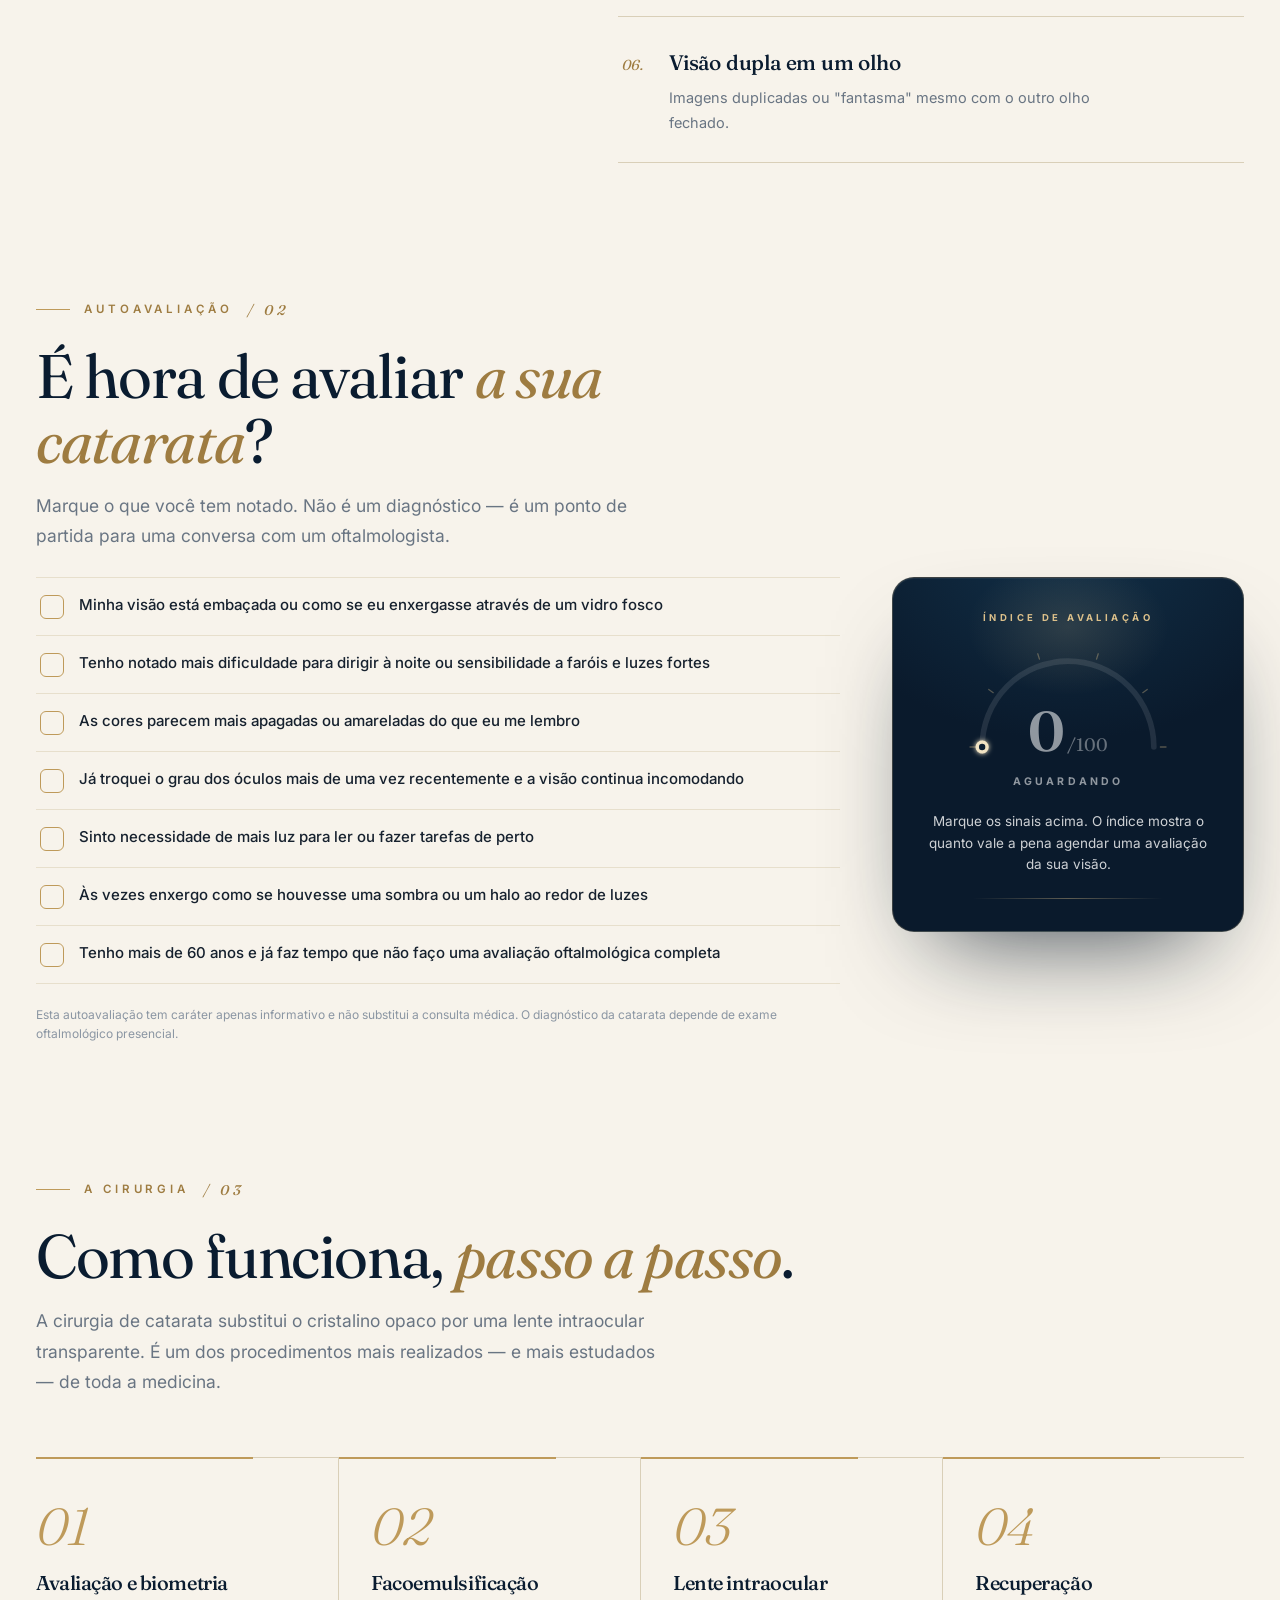
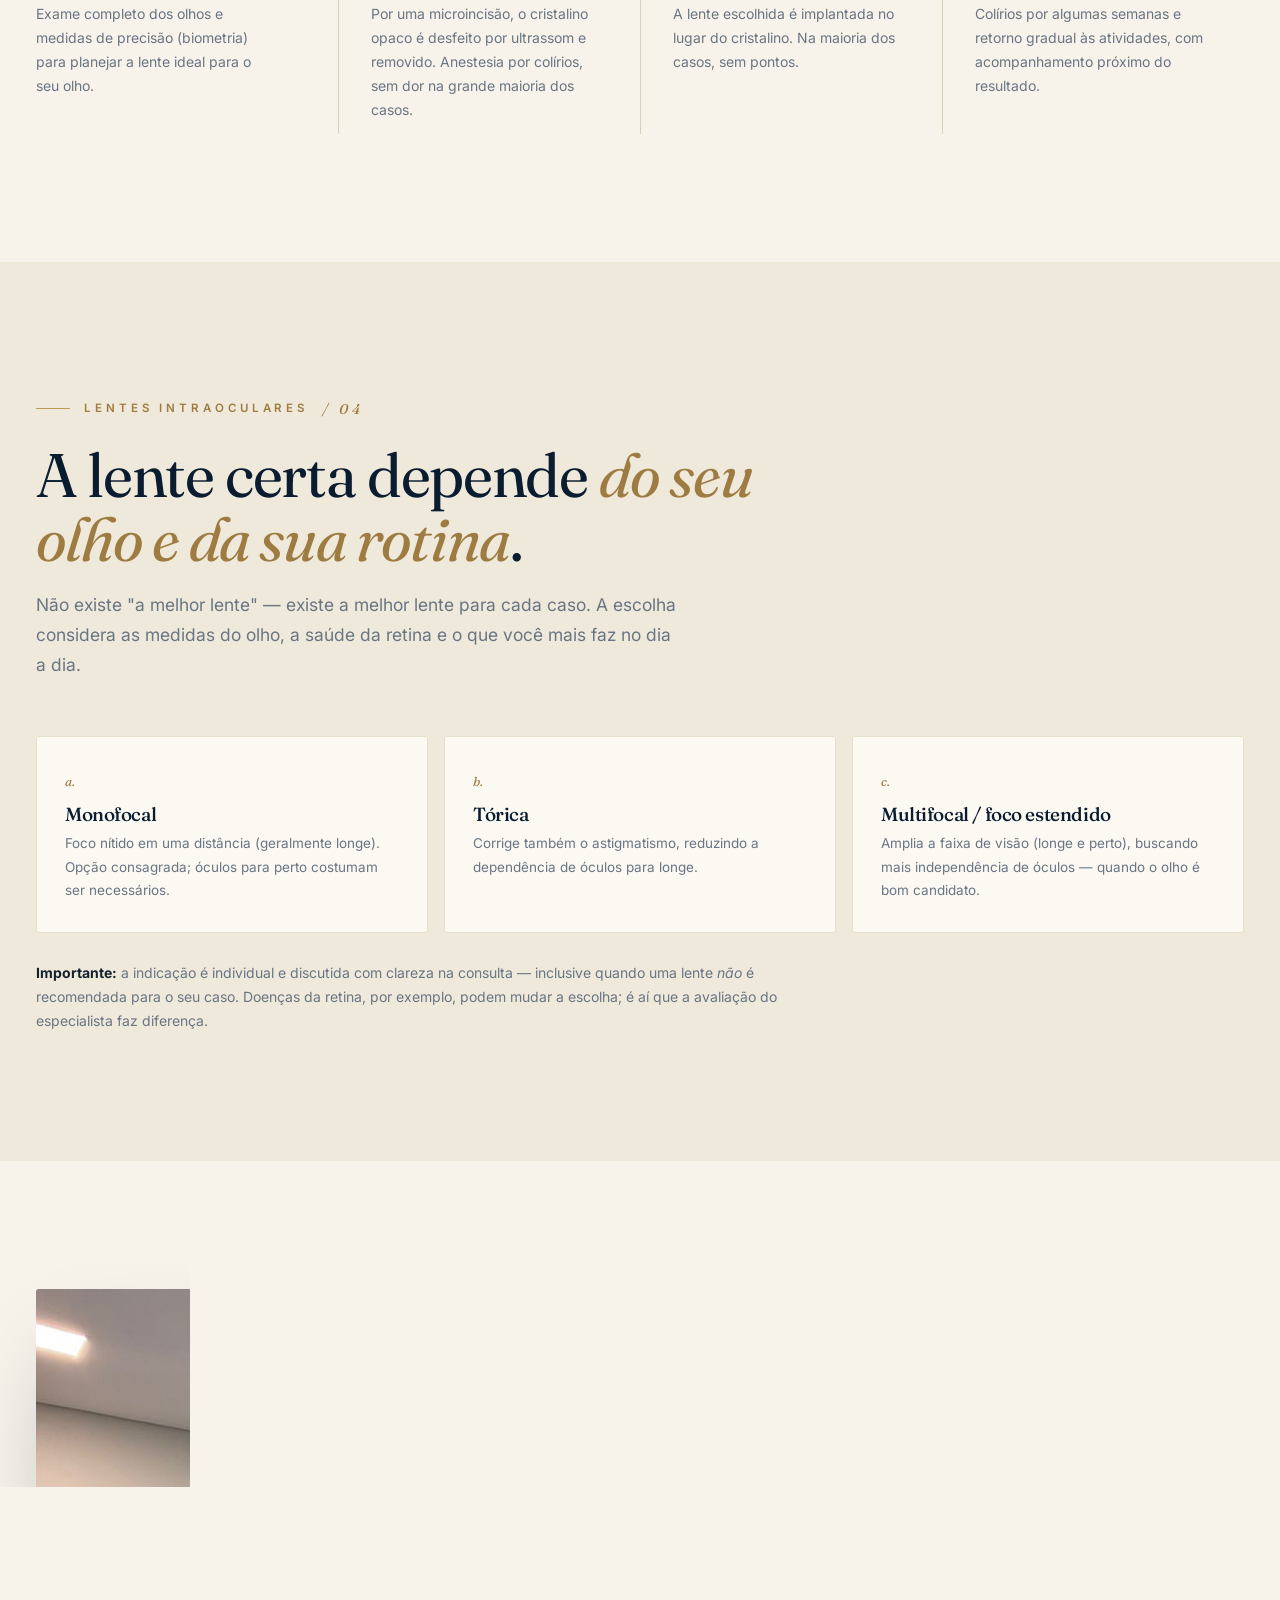
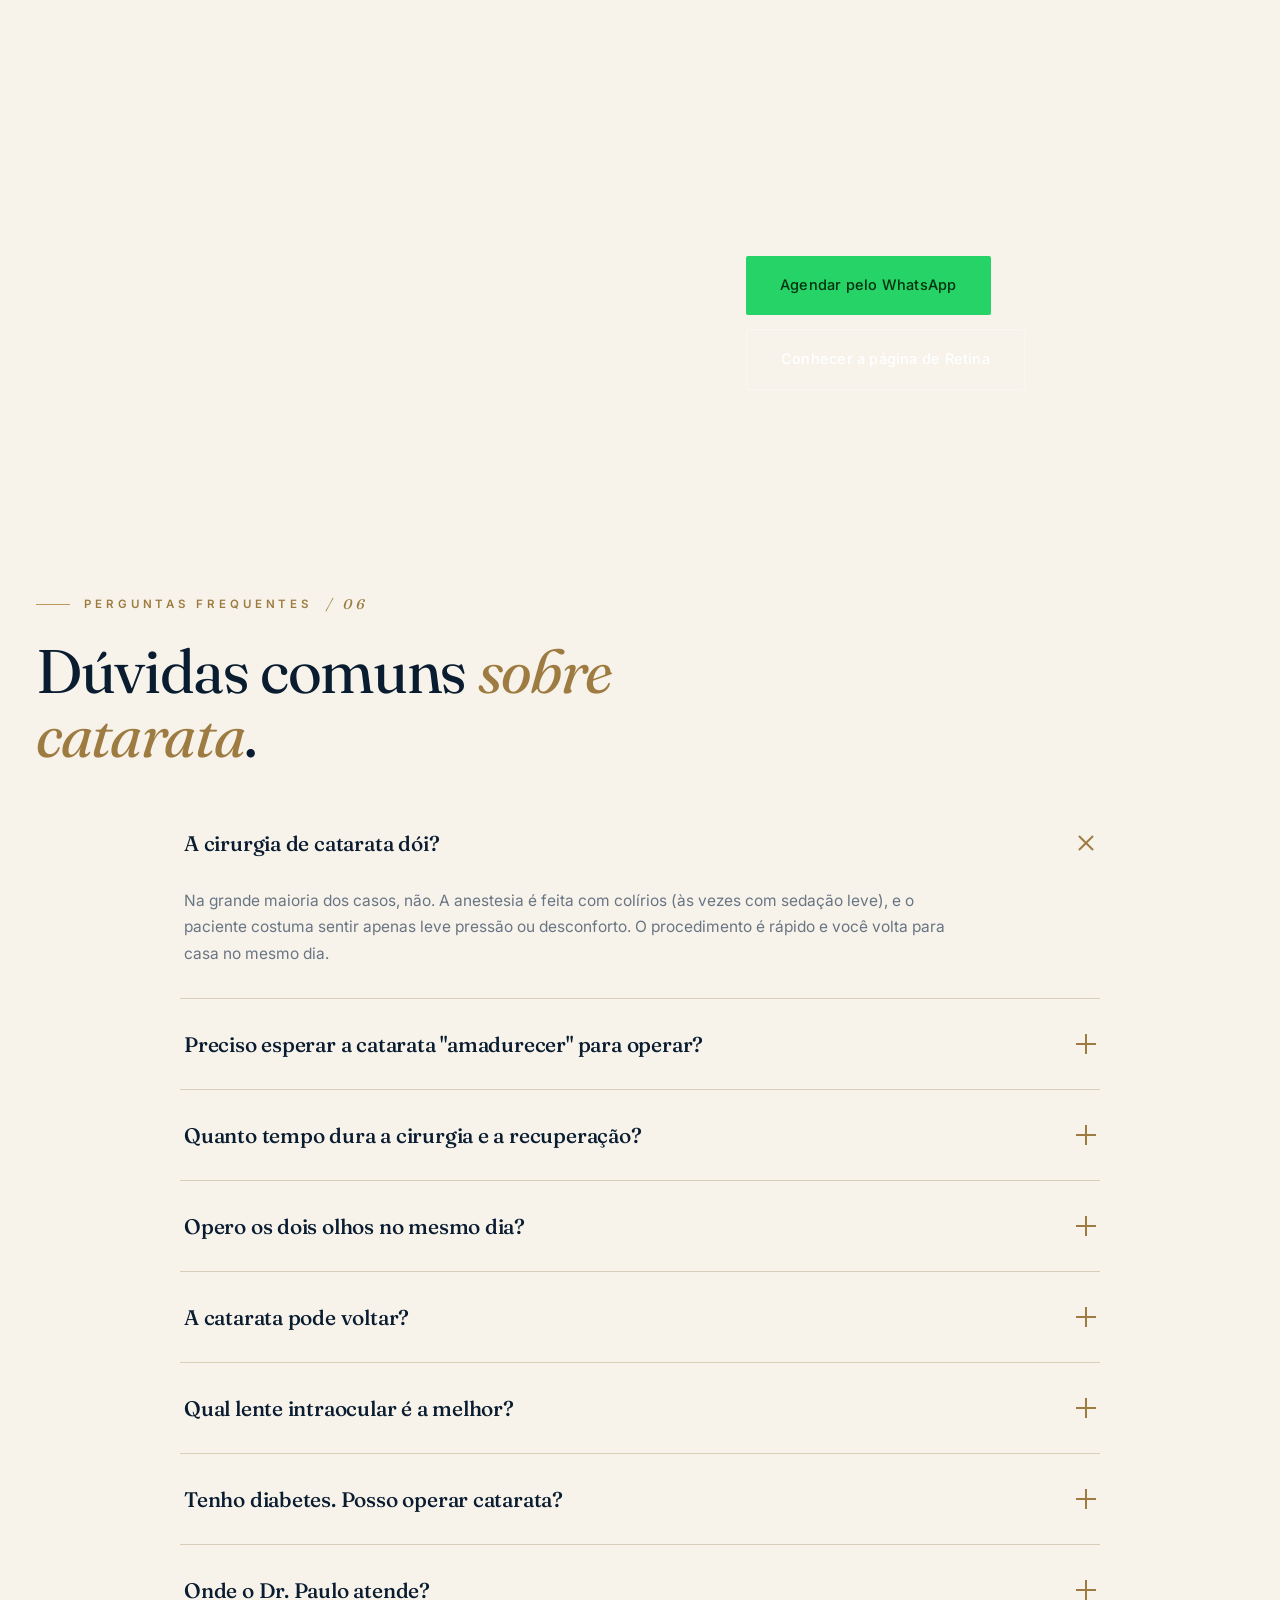
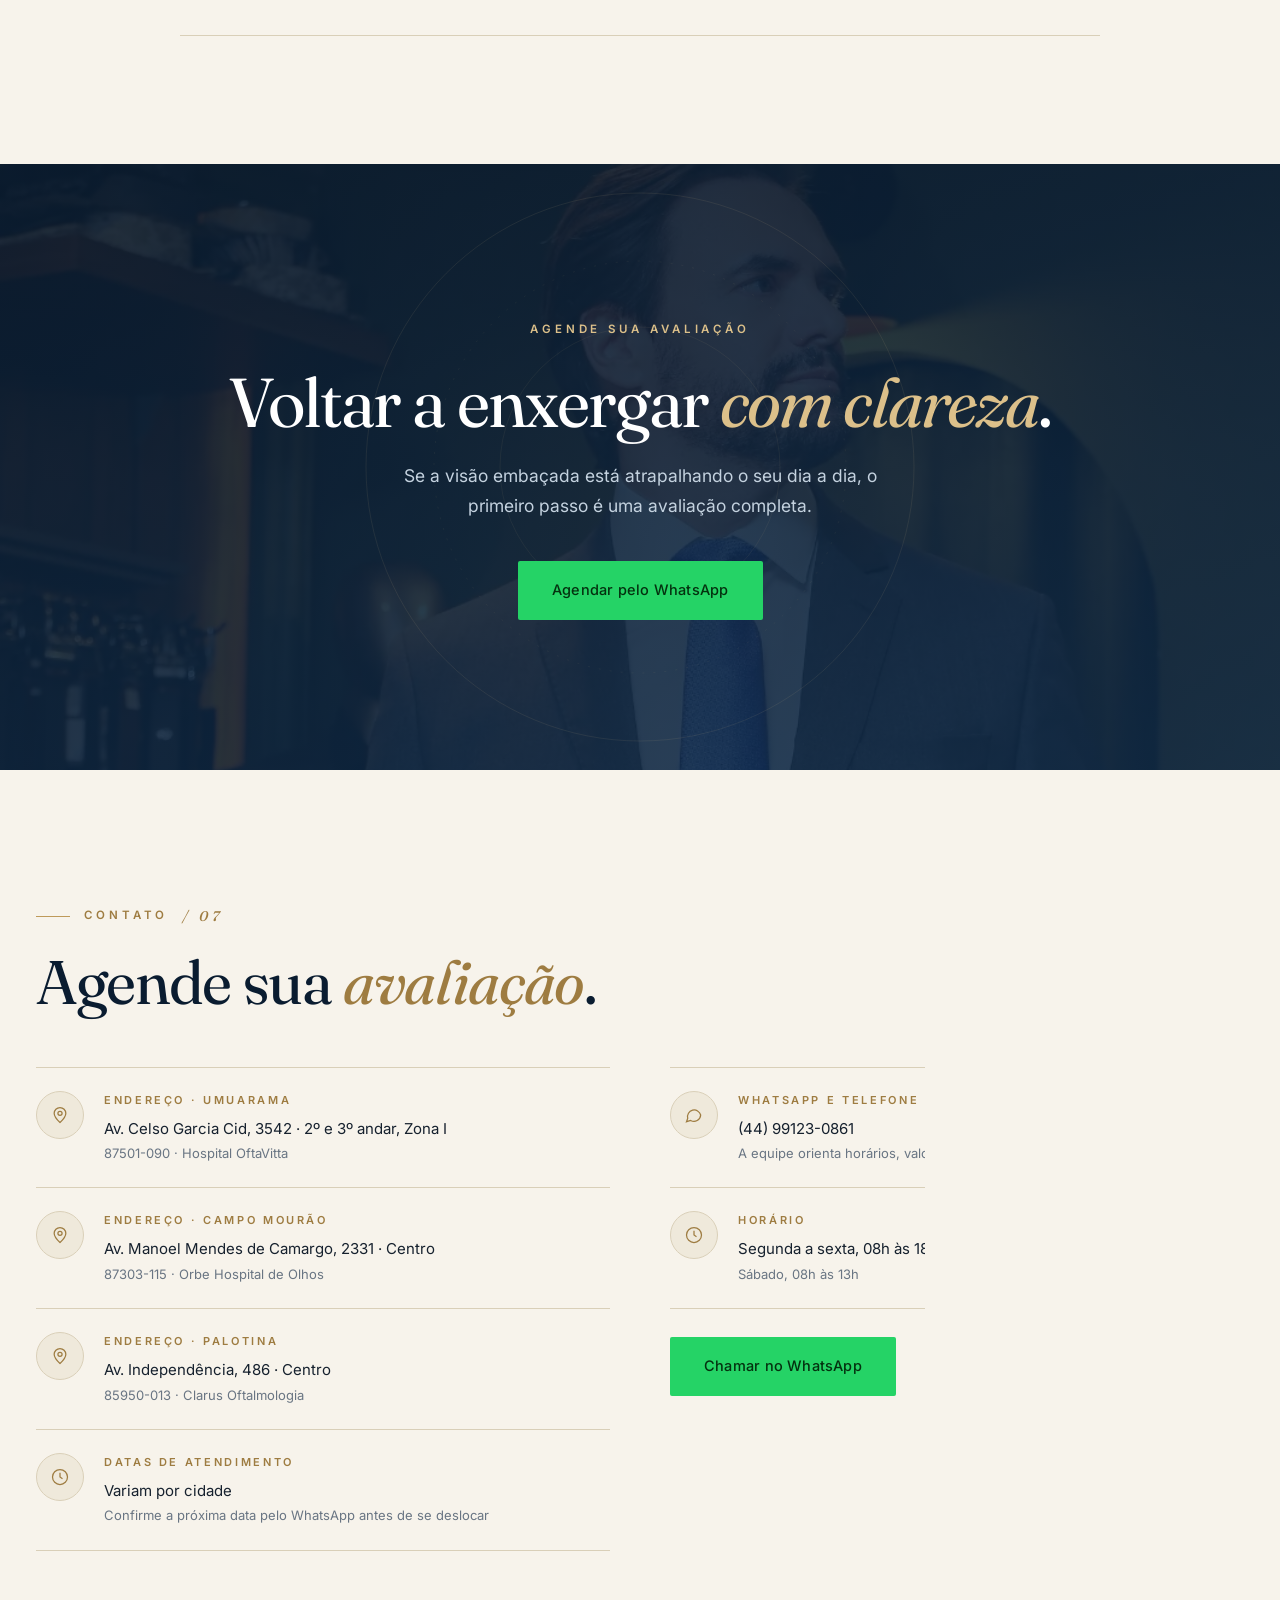
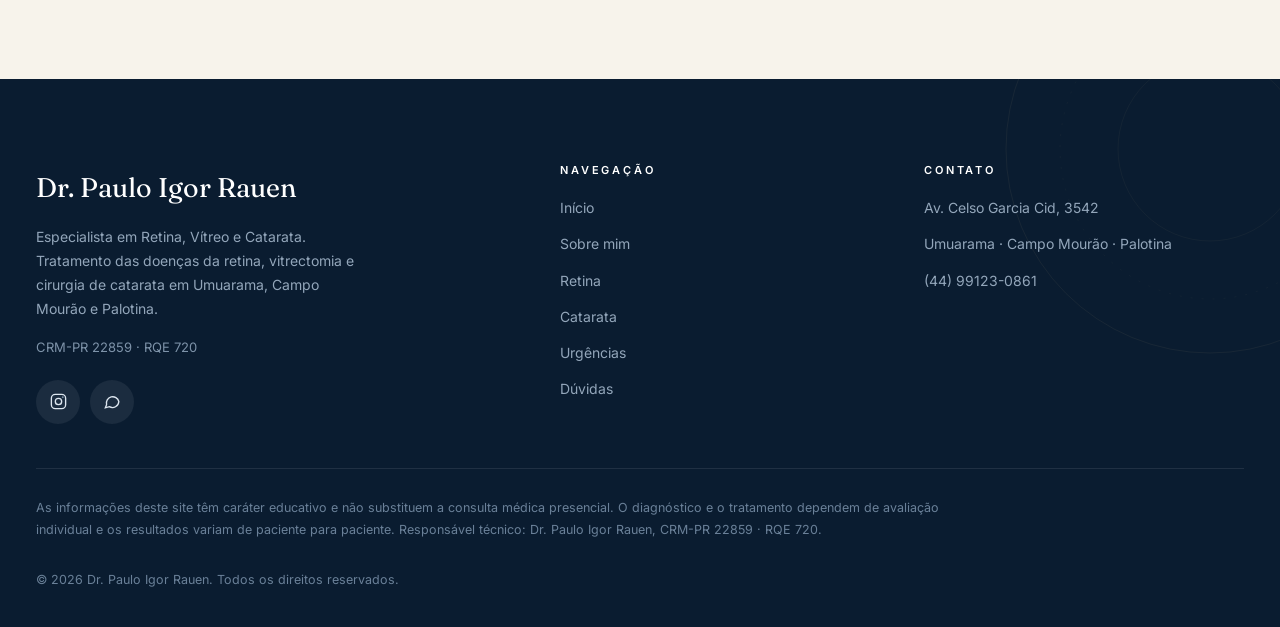
==== commit f665a894: "Botoes de WhatsApp passam pelo Tintim Todos os CTAs e o botao flutuante apontam para o link de rastr" ====
--- a/catarata.html
+++ b/catarata.html
@@ -884,9 +884,14 @@
   "use strict";
   var reduced = window.matchMedia("(prefers-reduced-motion: reduce)").matches;
 
-  var WHATS = "5544991230861";
-  var link = "https://wa.me/" + WHATS + "?text=" + encodeURIComponent("Ola! Vim pelo site do Dr. Paulo Rauen e gostaria de agendar uma avaliacao para catarata.");
-  document.querySelectorAll(".wa-link,.btn.wa").forEach(function(el){ el.setAttribute("href", link); });
+  /* WhatsApp: todo botao passa pelo Tintim, que registra a conversa e
+     redireciona para o numero. A mensagem inicial e definida la dentro. */
+  var link = "https://tintim.link/whatsapp/d0af48fd-9857-4bee-ac45-9de7305c6c98/d04a41b3-66c7-48fb-8e23-320336a2de39";
+  document.querySelectorAll(".wa-link,.btn.wa").forEach(function(el){
+    el.setAttribute("href", link);
+    el.setAttribute("target", "_blank");
+    el.setAttribute("rel", "noopener");
+  });
 
   /* ===== Checklist interativo — Índice de avaliação (catarata) ===== */
   (function(){
@@ -1067,7 +1072,7 @@
   }
   document.addEventListener('click', function(e){
     var t = e.target; if (!t || !t.closest) return;
-    if (t.closest('.wa-link, .btn.wa, a[href*="wa.me"], a[href*="api.whatsapp.com"]')) conv('AW-17891030224/-TVfCMLU-uQcENDpjdNC');
+    if (t.closest('.wa-link, .btn.wa, a[href*="wa.me"], a[href*="api.whatsapp.com"], a[href*="tintim.link"]')) conv('AW-17891030224/-TVfCMLU-uQcENDpjdNC');
     else if (t.closest('a[href^="tel:"]')) conv('AW-17891030224/SV-YCMXU-uQcENDpjdNC');
   }, true);
 })();
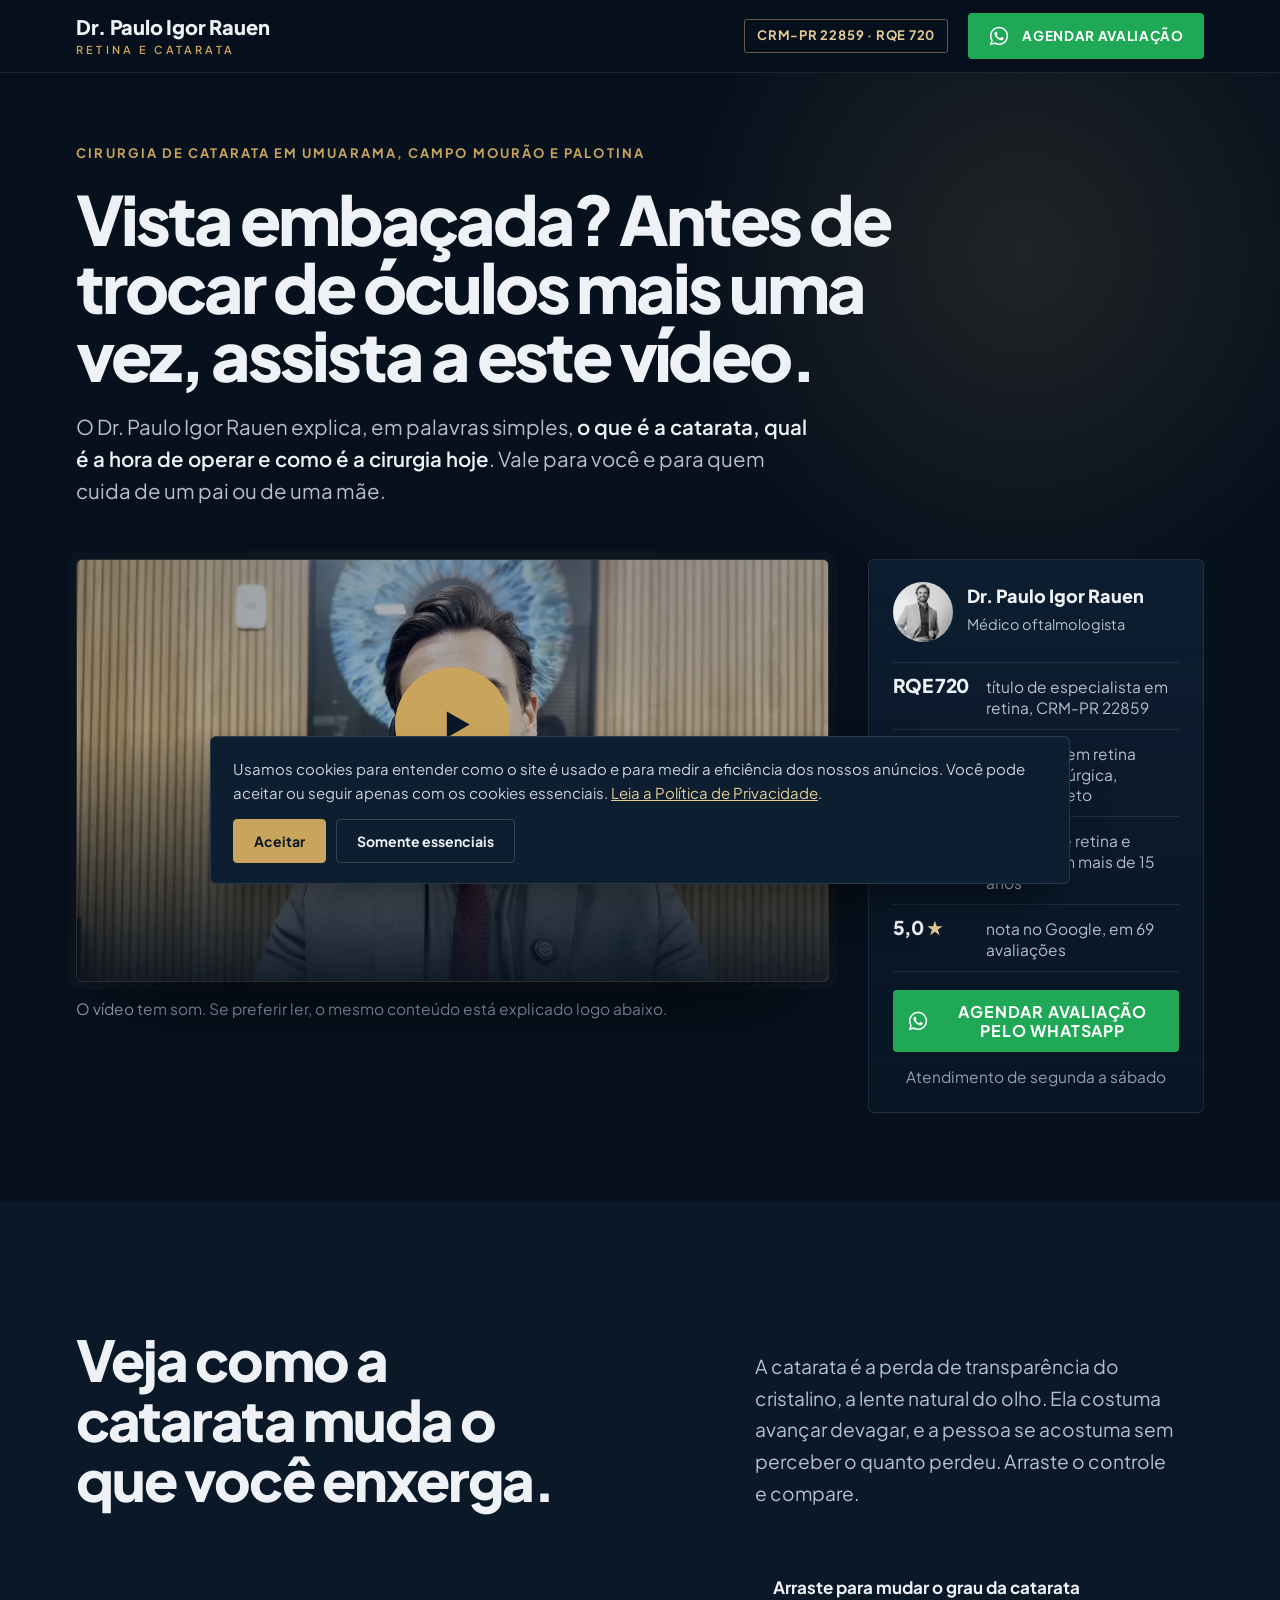
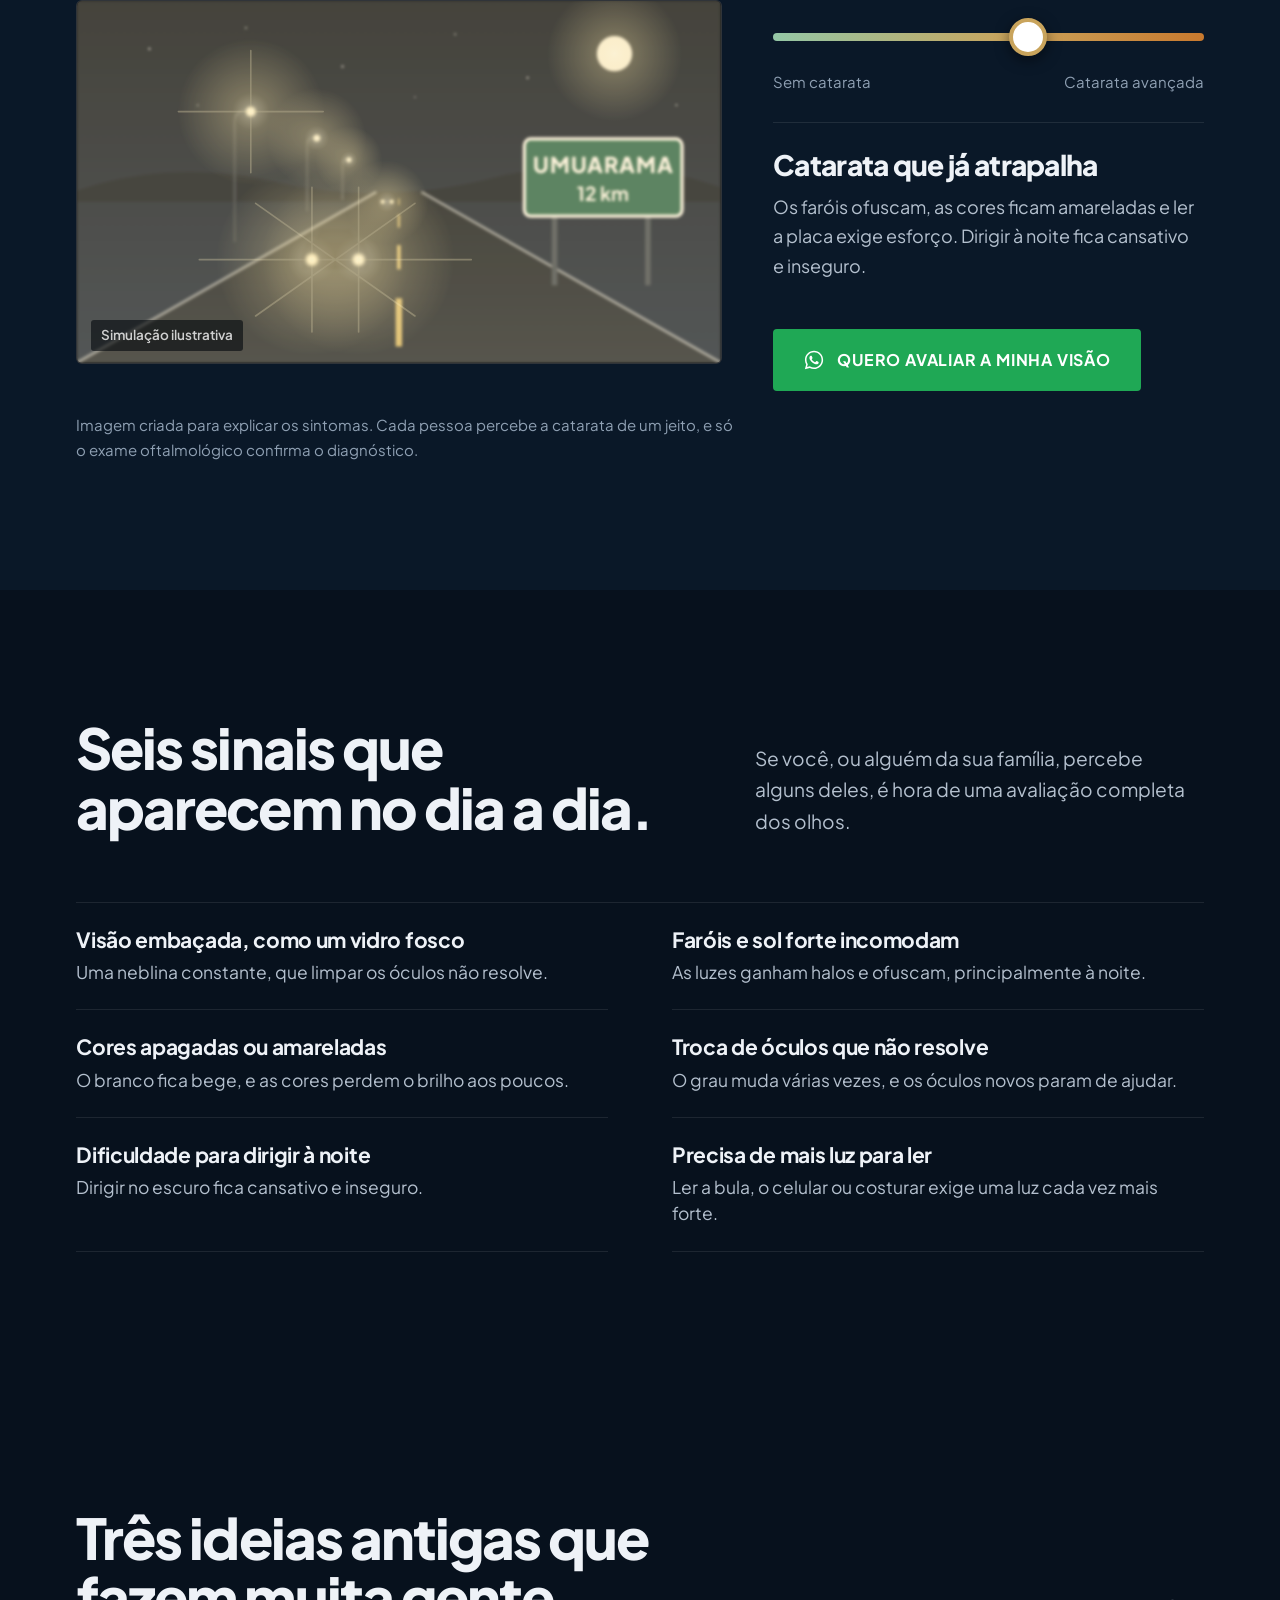
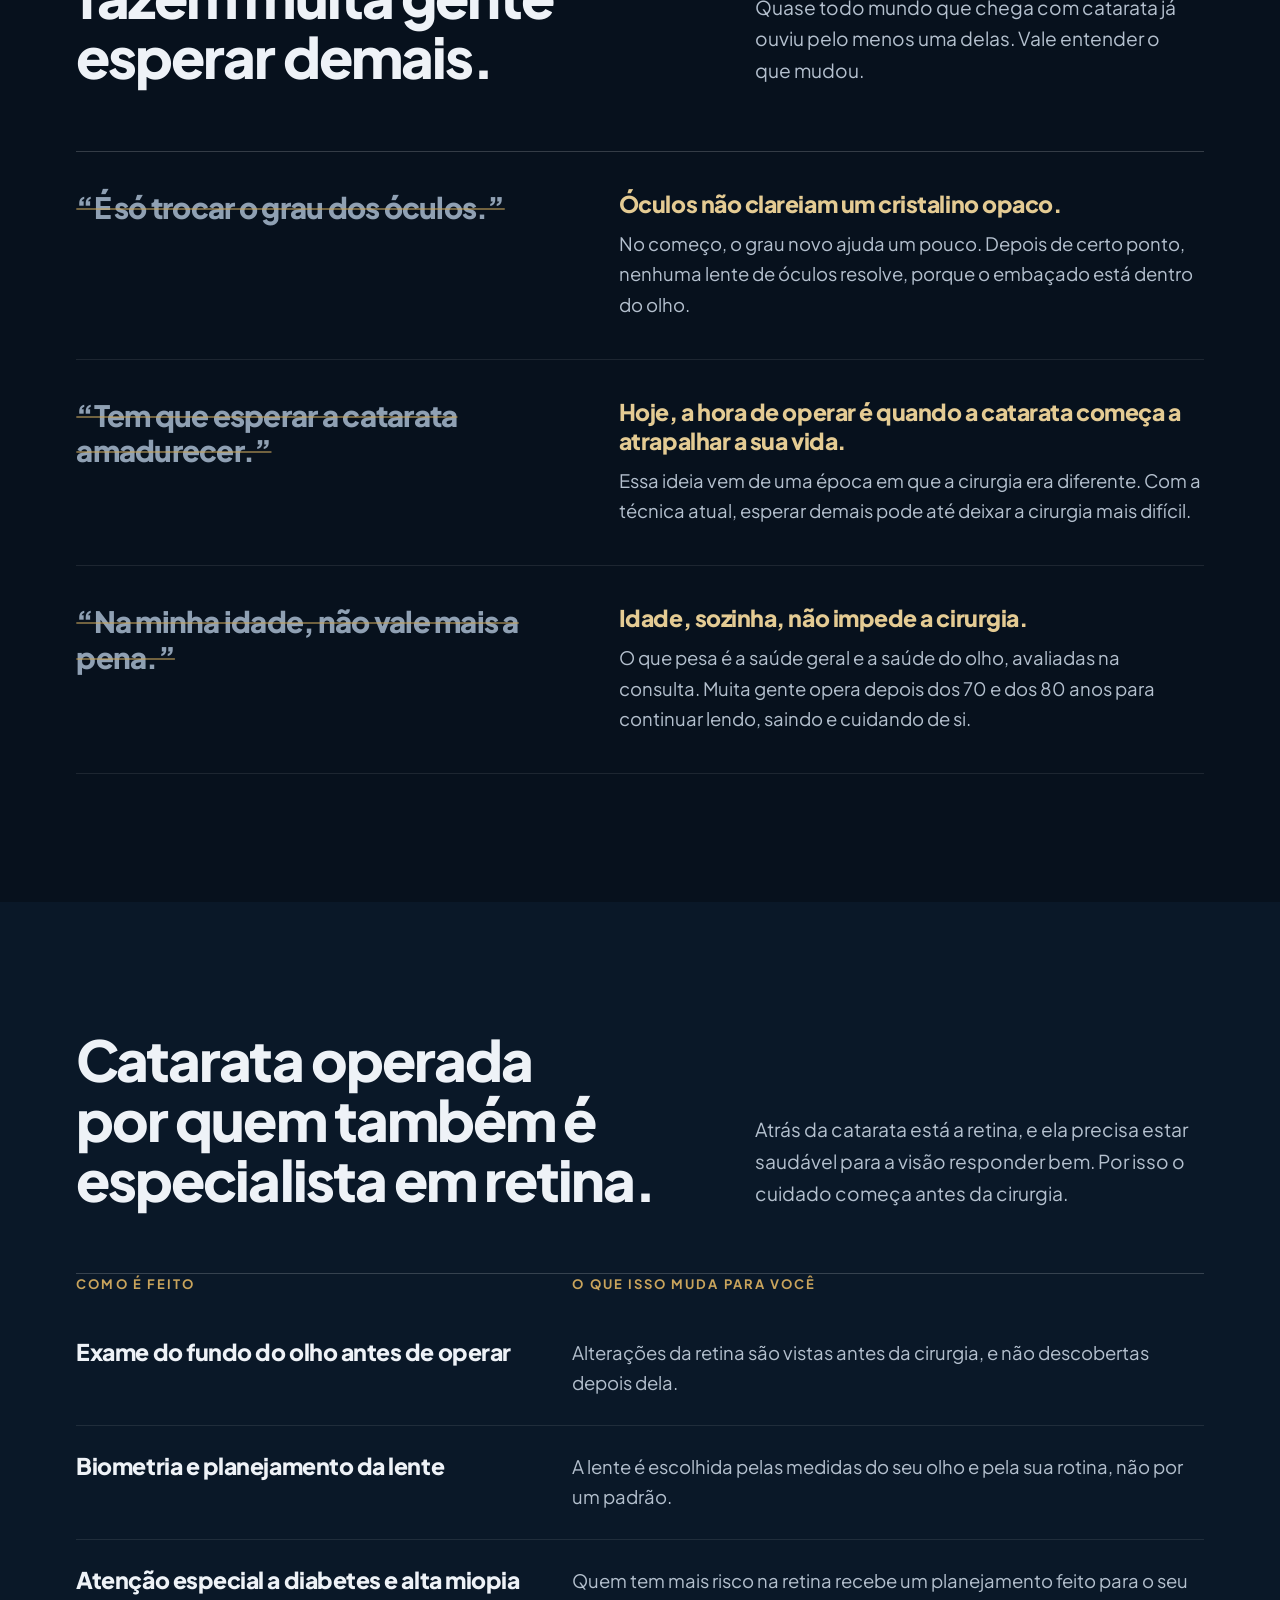
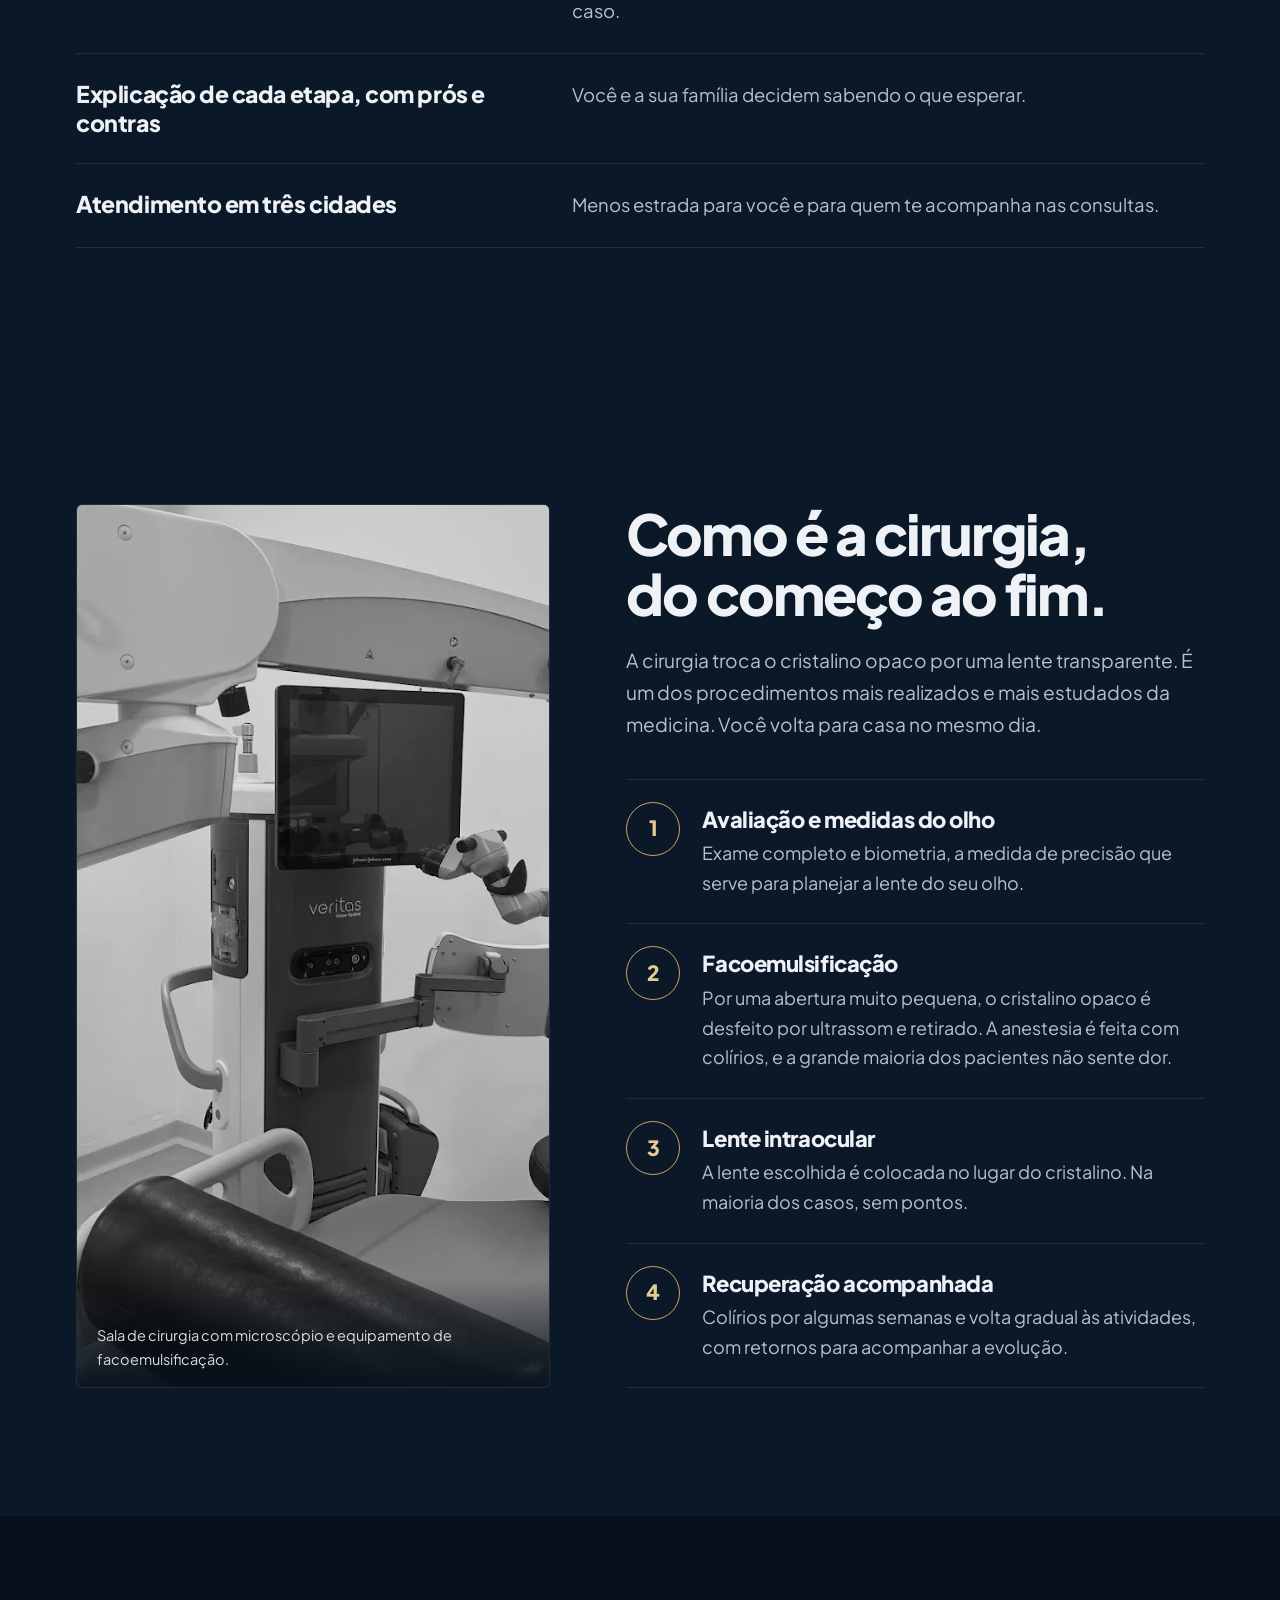
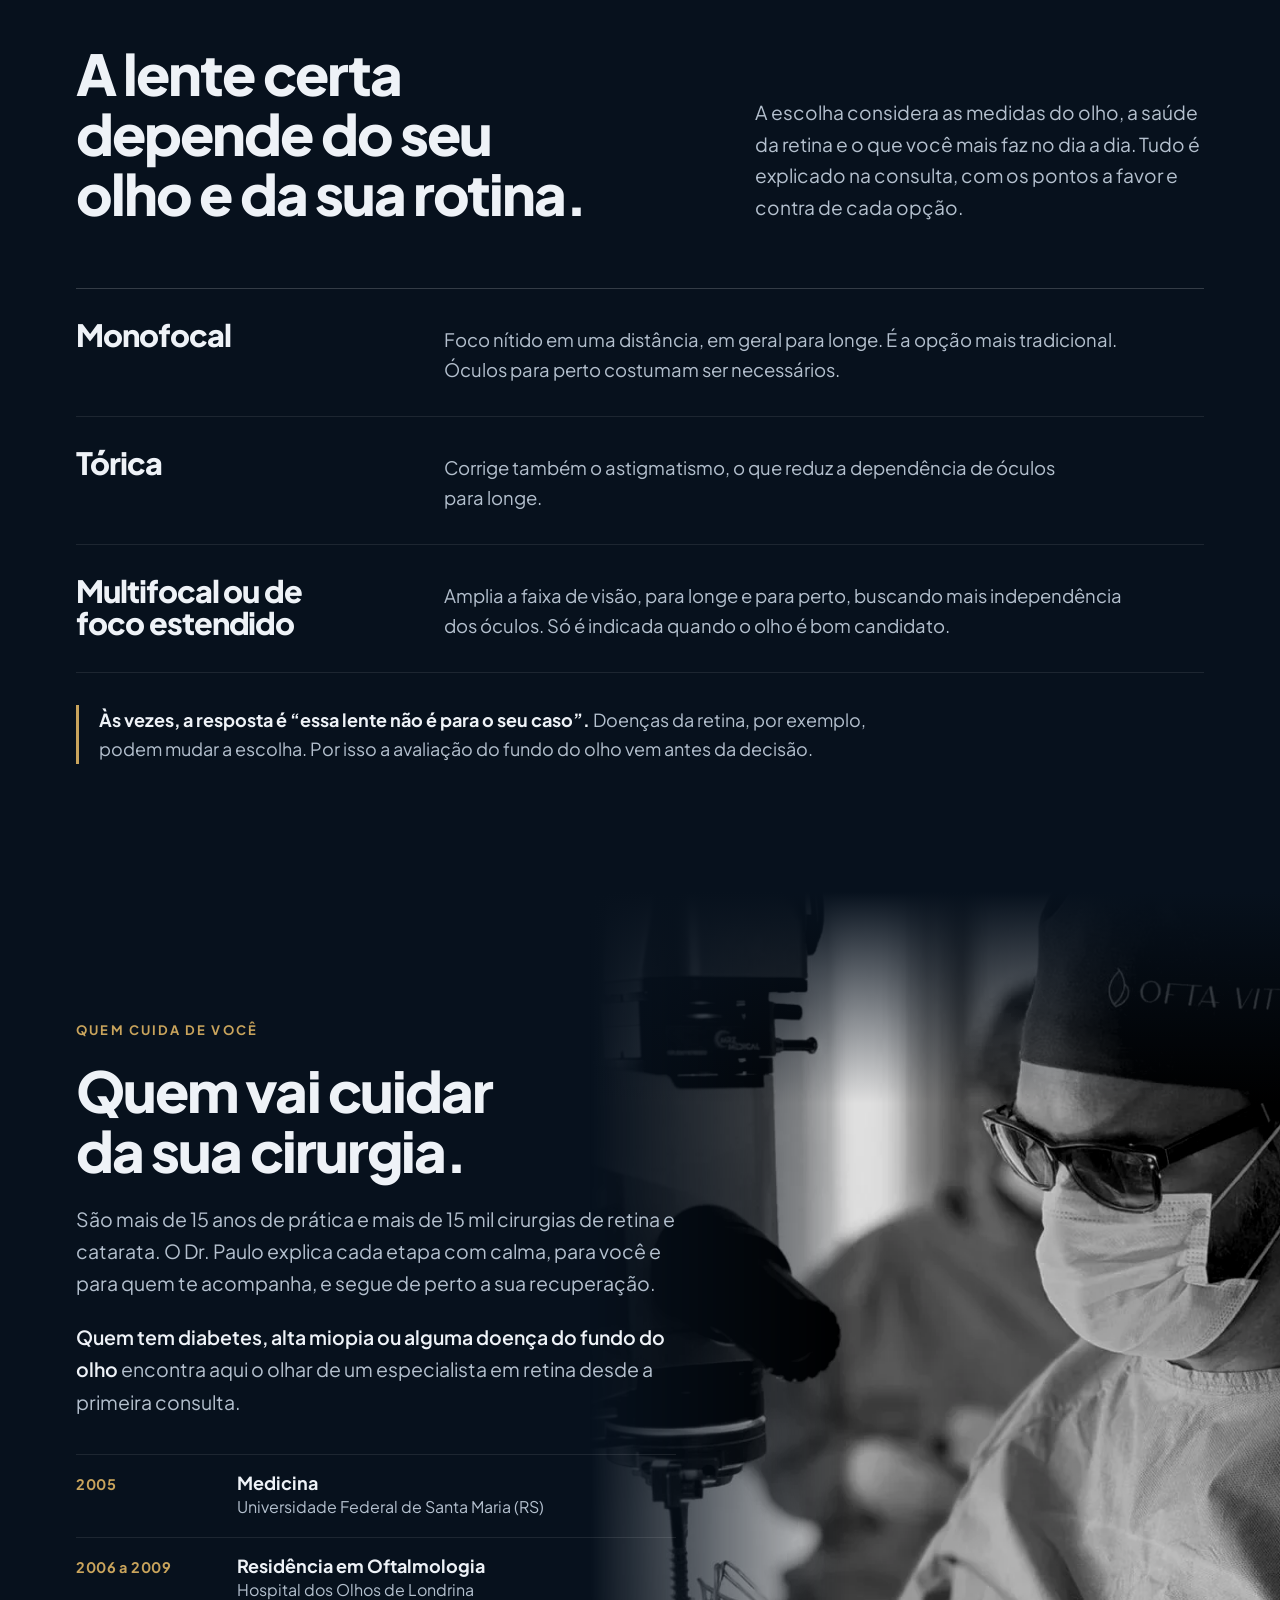
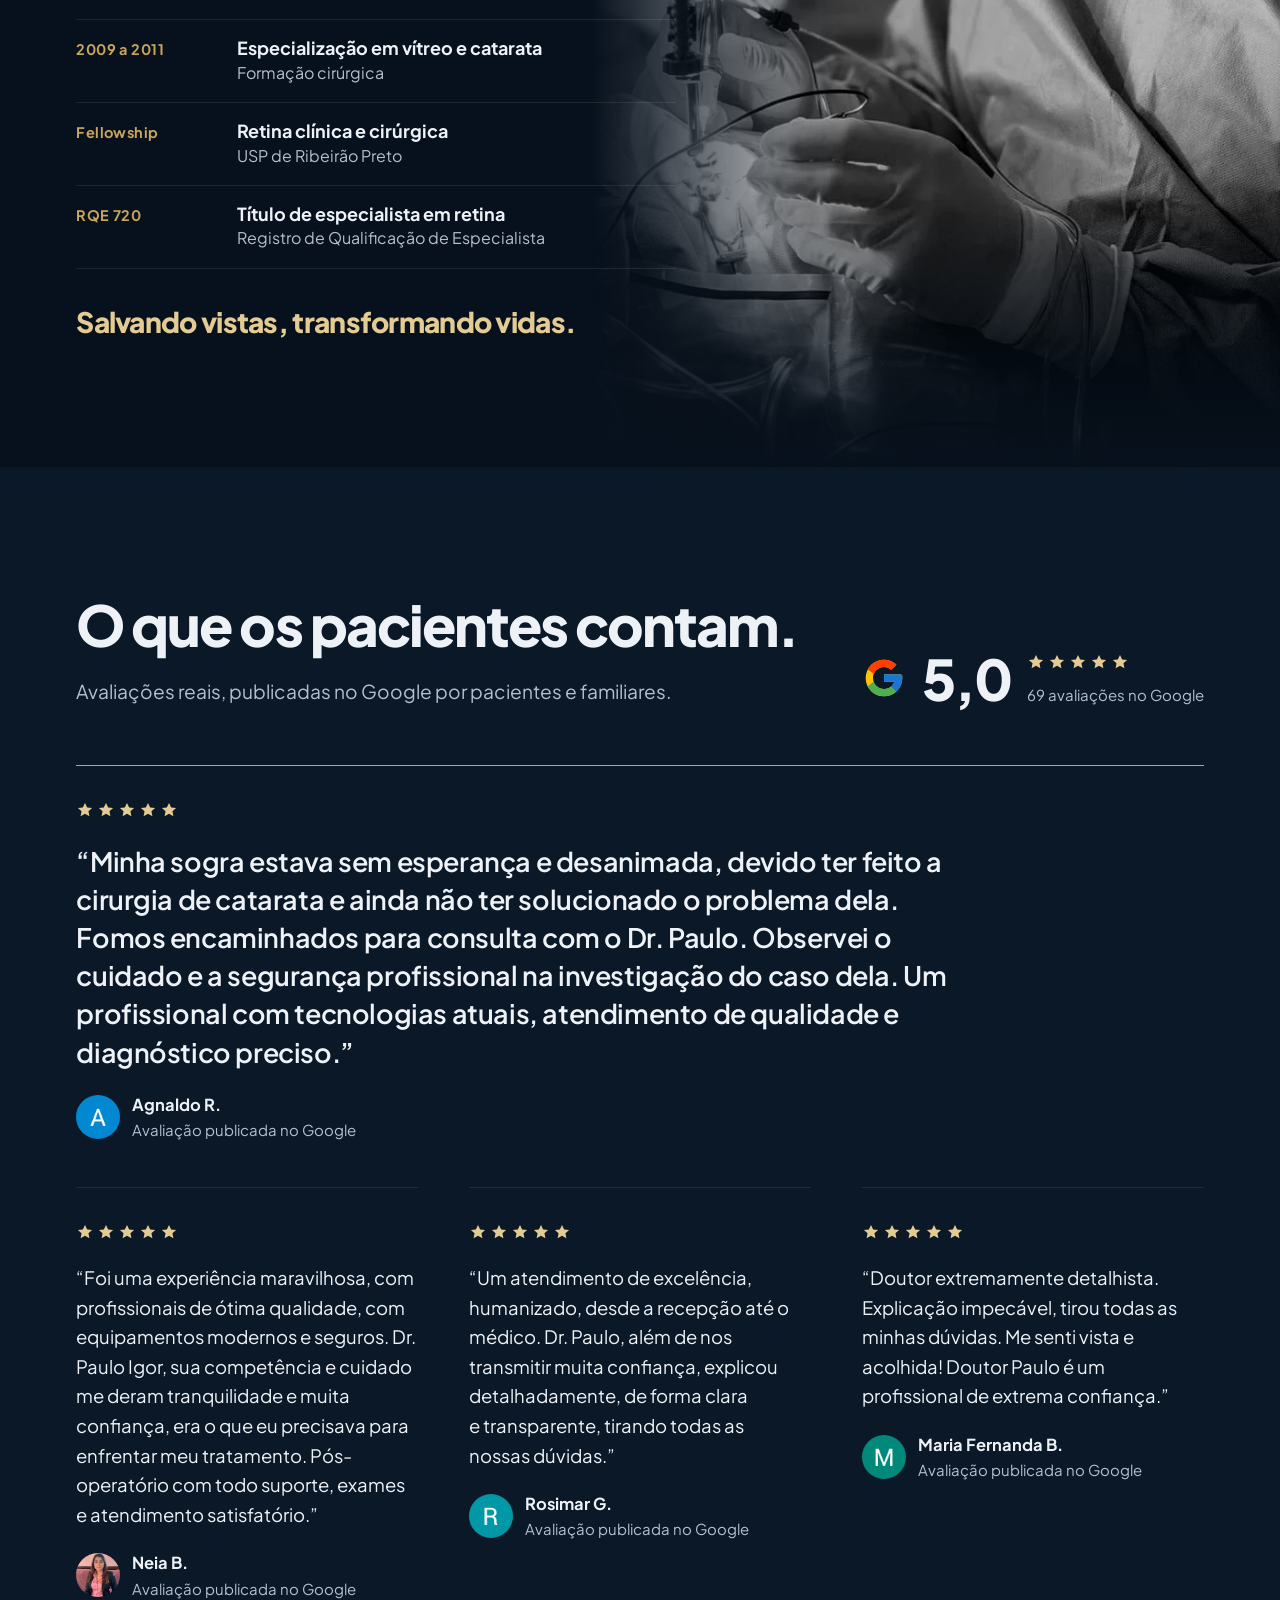
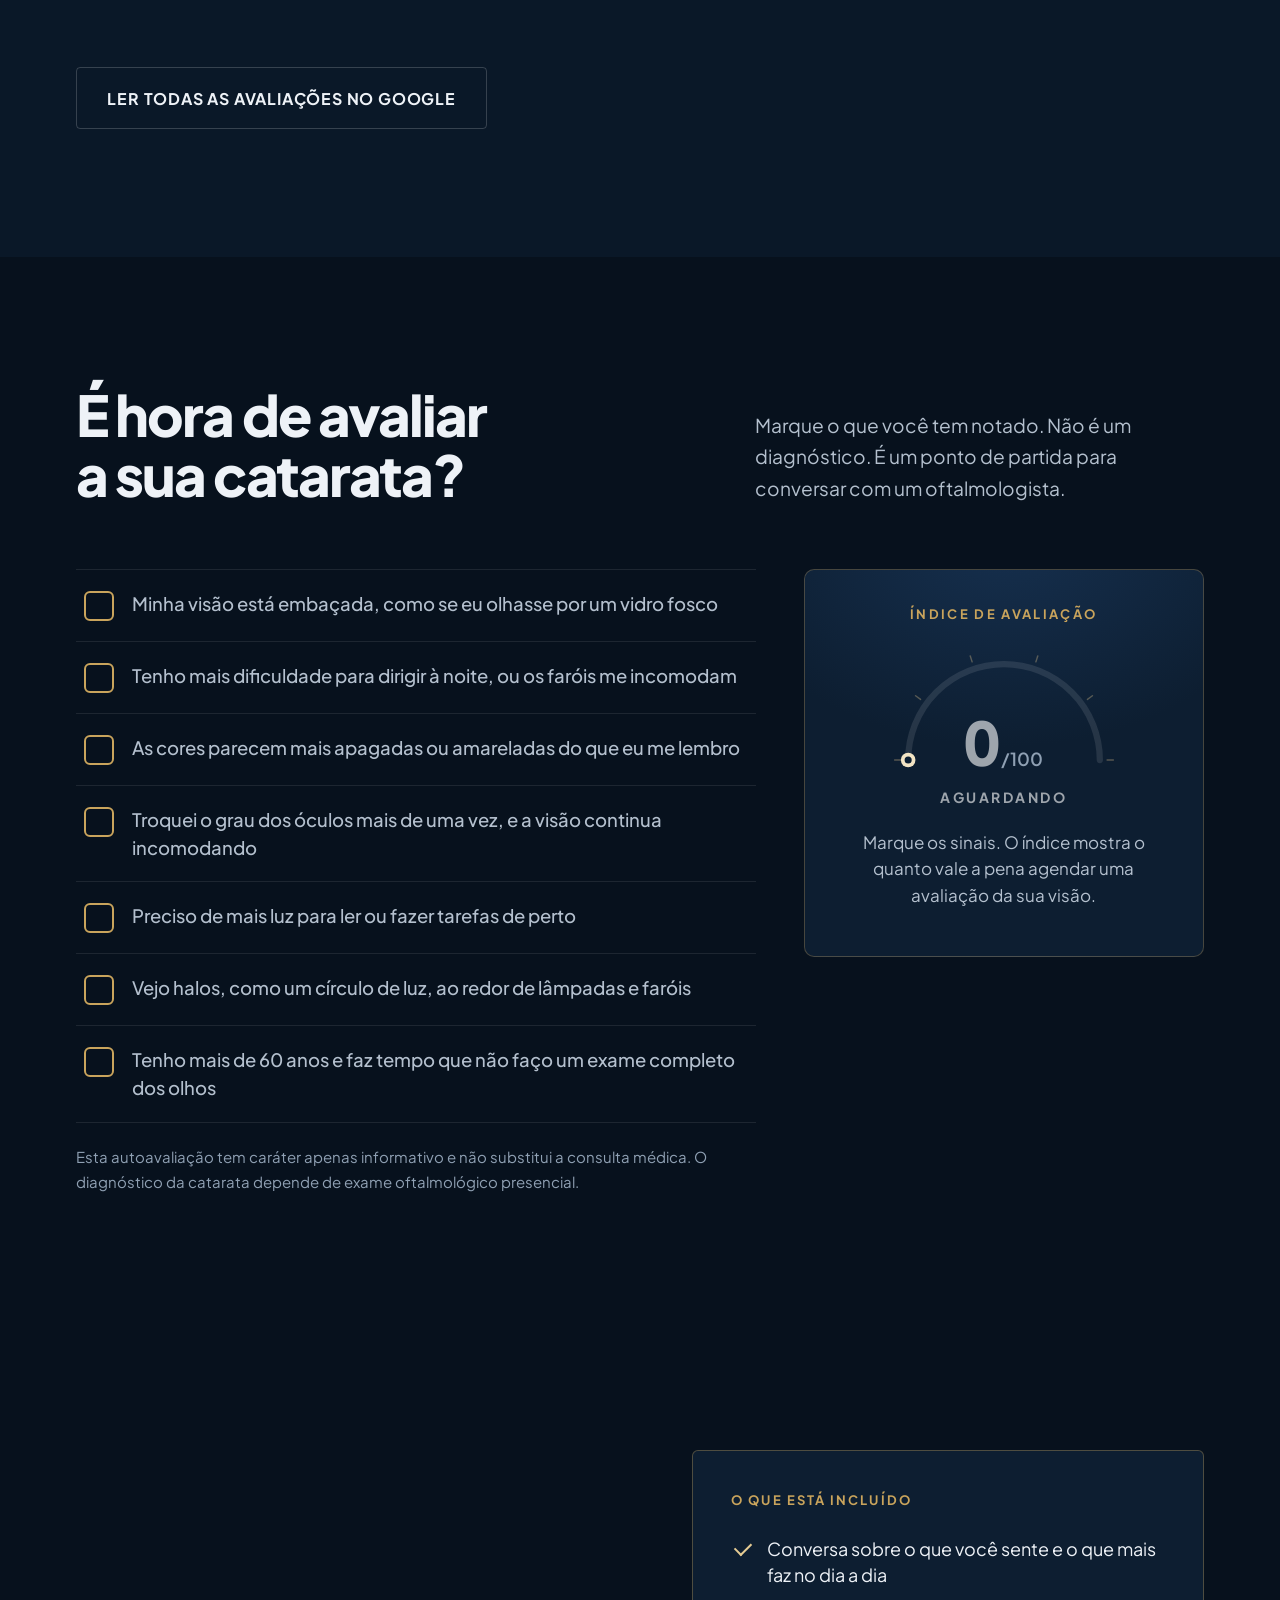
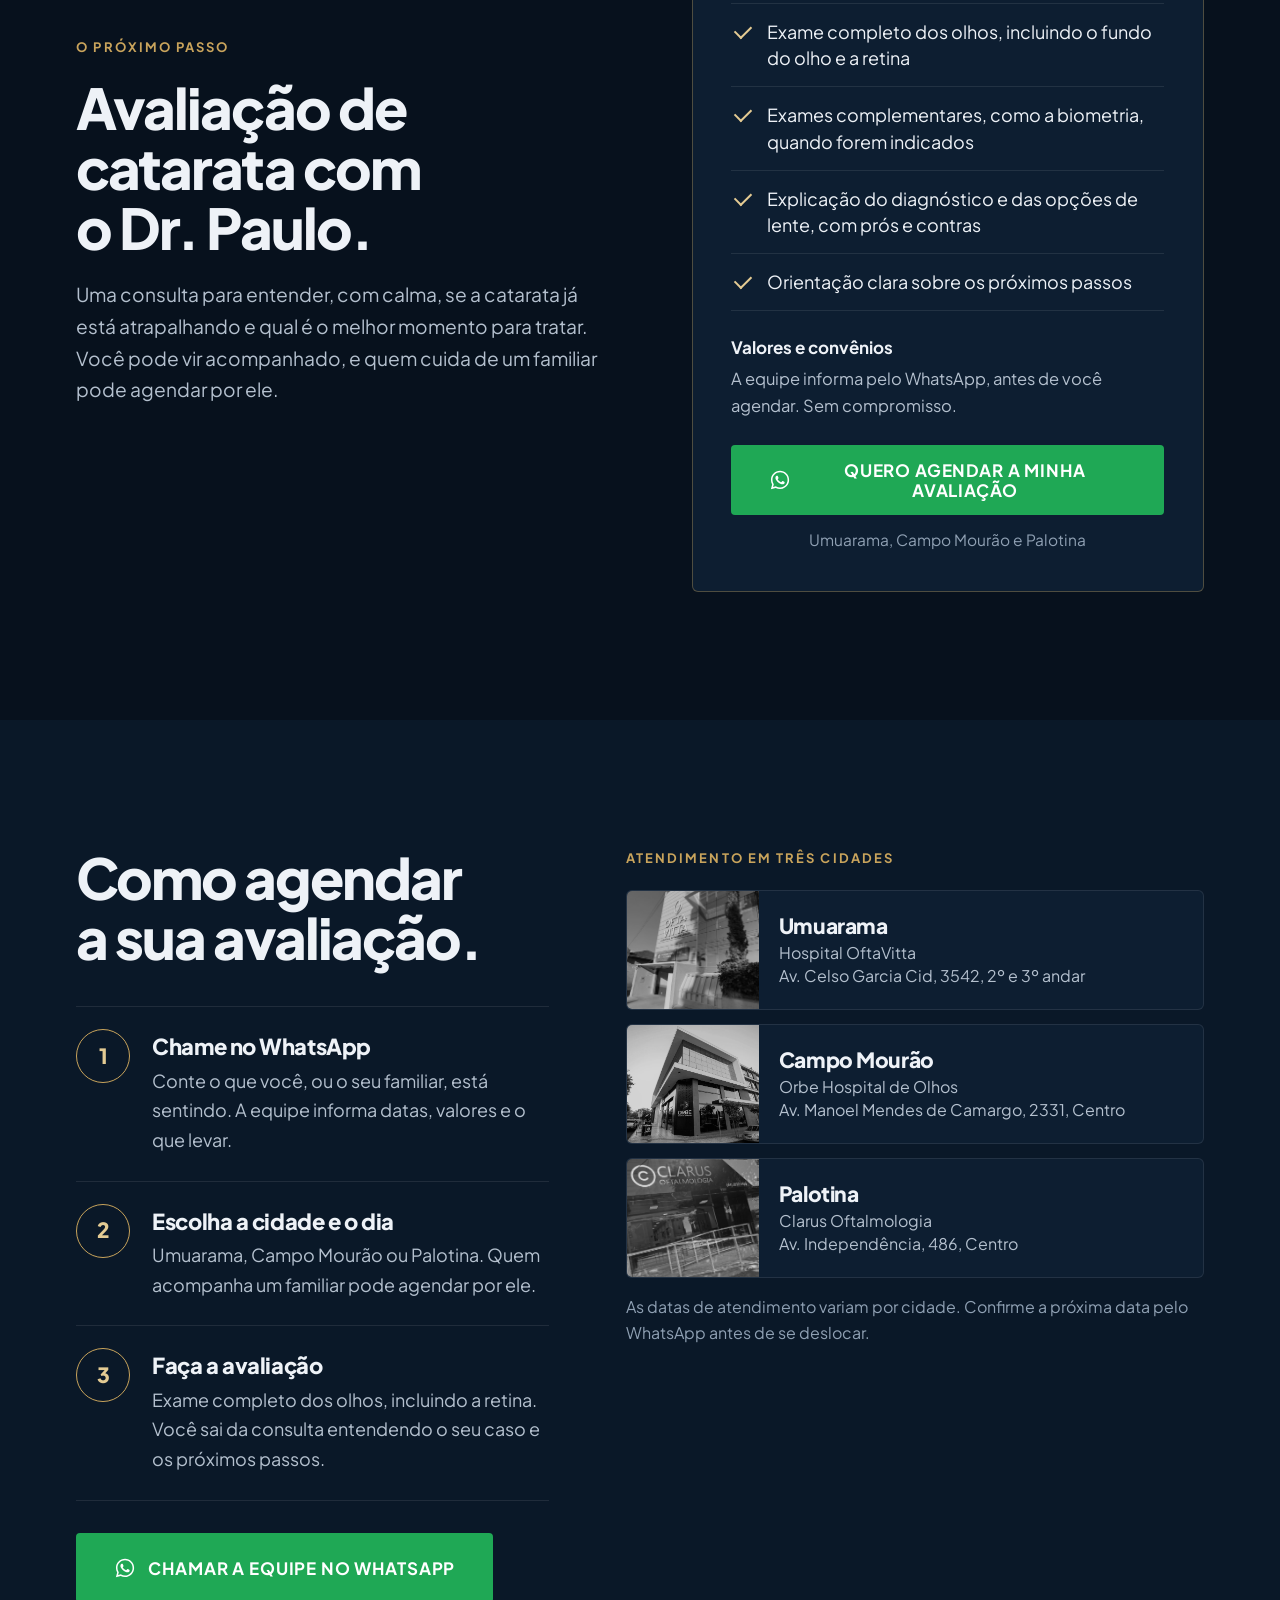
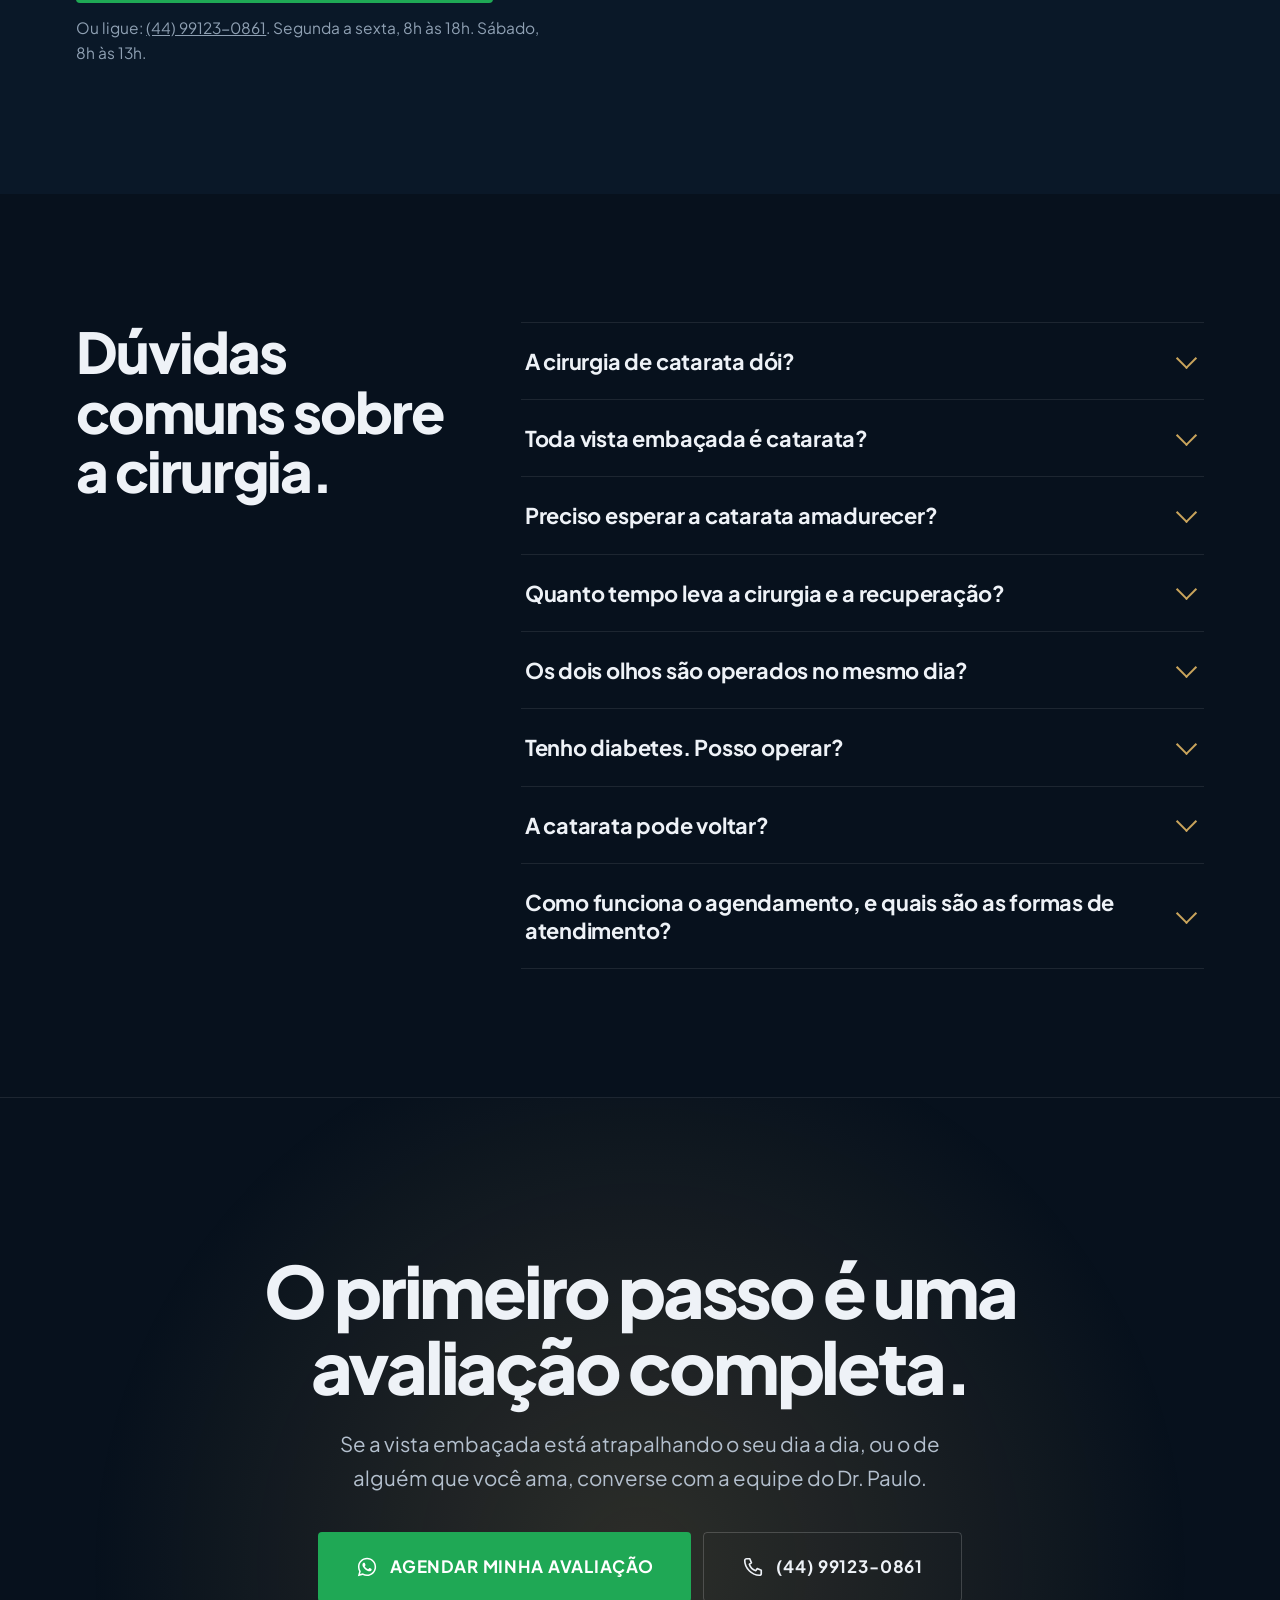
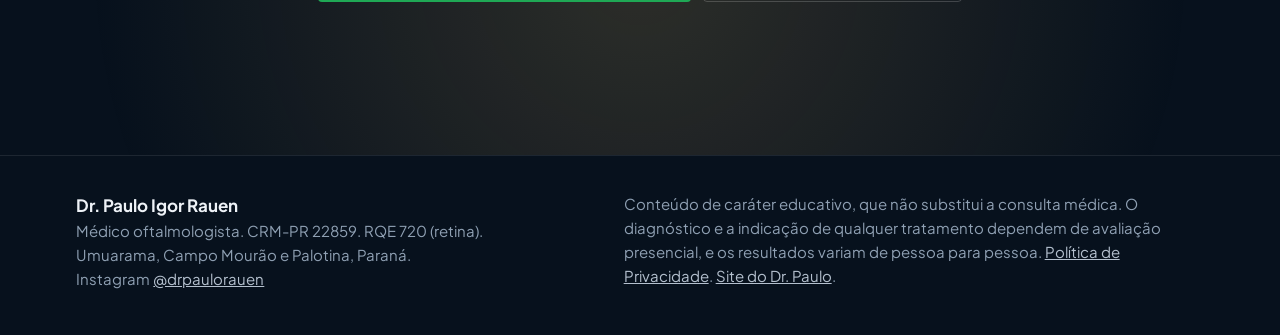
==== commit 0421b2a8: "Paginas de catarata e retina viram paginas de VSL Video em destaque, quebra de crencas, beneficios, " ====
--- a/catarata.html
+++ b/catarata.html
@@ -1,644 +1,292 @@
 <!DOCTYPE html>
 <html lang="pt-BR">
 <head>
-<meta charset="UTF-8">
-<meta name="viewport" content="width=device-width, initial-scale=1.0">
-<title>Cirurgia de Catarata | Dr. Paulo Igor Rauen — Umuarama, Campo Mourão e Palotina</title>
-<meta name="description" content="Cirurgia de catarata com o Dr. Paulo Igor Rauen (CRM-PR 22859 · RQE 720): facoemulsificação moderna, lentes intraoculares e o olhar de um especialista em retina. Umuarama, Campo Mourão e Palotina - PR.">
+<meta charset="utf-8">
+<meta name="viewport" content="width=device-width, initial-scale=1, viewport-fit=cover">
+<title>Catarata: quando operar e como é a cirurgia | Dr. Paulo Igor Rauen</title>
+<meta name="description" content="O Dr. Paulo Igor Rauen explica o que é a catarata, a hora de operar e como é a cirurgia. Avaliação em Umuarama, Campo Mourão e Palotina. CRM-PR 22859, RQE 720.">
+<meta name="robots" content="index, follow">
+<meta name="theme-color" content="#07111D">
 <link rel="preconnect" href="https://fonts.googleapis.com">
 <link rel="preconnect" href="https://fonts.gstatic.com" crossorigin>
-<link href="https://fonts.googleapis.com/css2?family=Fraunces:ital,opsz,wght@0,9..144,300;0,9..144,400;0,9..144,500;0,9..144,600;1,9..144,300;1,9..144,400;1,9..144,500&family=Inter:wght@400;500;600;700&display=swap" rel="stylesheet">
-<script type="application/ld+json">
-{
-  "@context": "https://schema.org",
-  "@type": "Physician",
-  "name": "Dr. Paulo Igor Rauen",
-  "medicalSpecialty": "Ophthalmology",
-  "description": "Oftalmologista especialista em retina, vítreo e catarata. CRM-PR 22859, RQE 720.",
-  "telephone": "+55 44 99123-0861",
-  "address": {
-    "@type": "PostalAddress",
-    "streetAddress": "Av. Celso Garcia Cid, 3542 - 2º e 3º andar, Zona I",
-    "addressLocality": "Umuarama",
-    "addressRegion": "PR",
-    "postalCode": "87501-090",
-    "addressCountry": "BR"
-  },
-  "areaServed": ["Umuarama - PR", "Campo Mourão - PR", "Palotina - PR"],
-  "workLocation": [
-    {"@type":"MedicalClinic","name":"Hospital OftaVitta","address":{"@type":"PostalAddress","streetAddress":"Av. Celso Garcia Cid, 3542","addressLocality":"Umuarama","addressRegion":"PR","postalCode":"87501-090","addressCountry":"BR"}},
-    {"@type":"MedicalClinic","name":"Orbe Hospital de Olhos","address":{"@type":"PostalAddress","streetAddress":"Av. Manoel Mendes de Camargo, 2331","addressLocality":"Campo Mourão","addressRegion":"PR","postalCode":"87303-115","addressCountry":"BR"}},
-    {"@type":"MedicalClinic","name":"Clarus Oftalmologia","address":{"@type":"PostalAddress","streetAddress":"Av. Independência, 486","addressLocality":"Palotina","addressRegion":"PR","postalCode":"85950-013","addressCountry":"BR"}}
-  ],
-  "sameAs": ["https://www.instagram.com/drpaulorauen/"]
-}
-</script>
-<style>
-  :root{
-    --paper:#F7F3EB; --paper2:#EFE9DB; --card:#FCF9F3;
-    --navy:#0A1C30; --navy2:#0F2A47; --navy3:#12324F; --ink:#16212E; --muted:#697583; --muted2:#8B96A3;
-    --gold:#BE9A5A; --gold-d:#9E7C41; --gold-l:#DCC08A; --gold-xl:#EDDCB4;
-    --line:#E7DFCC; --line2:#D9CFB8; --wa:#25D366; --alert:#B4552D;
-    --sh:0 44px 90px -34px rgba(10,28,48,.35);
-    --sh-s:0 22px 50px -26px rgba(10,28,48,.3);
-    --ease:cubic-bezier(.19,1,.22,1);
-  }
-  /* ===== CHECKLIST INTERATIVO ===== */
-  .ckwrap{display:grid;grid-template-columns:minmax(0,1fr) minmax(310px,352px);gap:52px;align-items:start}
-  .ckwrap>*{min-width:0}
-  .cklist{list-style:none;margin:0;padding:0}
-  .cklist li{border-bottom:1px solid var(--line)}
-  .cklist li:first-child{border-top:1px solid var(--line)}
-  .cklist label{display:flex;align-items:flex-start;gap:15px;padding:16px 4px;cursor:pointer;transition:background .2s}
-  .cklist label:hover{background:rgba(190,154,90,.06)}
-  .cklist input{position:absolute;opacity:0;width:0;height:0}
-  .ckbox{flex:0 0 24px;width:24px;height:24px;border:1.5px solid var(--gold);border-radius:6px;margin-top:1px;
-    display:flex;align-items:center;justify-content:center;transition:all .18s;position:relative}
-  .ckbox::after{content:"";width:11px;height:6px;border-left:2px solid #fff;border-bottom:2px solid #fff;
-    transform:rotate(-45deg) scale(0);transform-origin:center;margin-top:-2px;transition:transform .18s}
-  .cklist input:checked~.ckbox{background:var(--gold);border-color:var(--gold)}
-  .cklist input:checked~.ckbox::after{transform:rotate(-45deg) scale(1)}
-  .cklist input:focus-visible~.ckbox{outline:2px solid var(--navy);outline-offset:2px}
-  .cktxt{font-size:15px;line-height:1.5;color:var(--ink);font-weight:500;flex:1}
-  .cklist input:checked~.cktxt{color:var(--navy)}
-  .ckresult{background:radial-gradient(120% 90% at 50% -10%,#123048,#0A1A2C 62%);color:#fff;
-    border-radius:22px;padding:32px 30px;border:1px solid rgba(220,192,138,.24);text-align:center;position:relative;overflow:hidden;
-    box-shadow:0 46px 100px -44px rgba(8,22,38,.8),inset 0 1px 0 rgba(255,255,255,.06);transition:box-shadow .5s,border-color .5s}
-  .ckresult::after{content:"";position:absolute;left:50%;top:-46px;width:280px;height:190px;transform:translateX(-50%);
-    background:radial-gradient(closest-side,rgba(220,192,138,.15),transparent 72%);pointer-events:none;transition:background .5s}
-  .ckresult.lvl-alto{border-color:rgba(224,126,94,.5);box-shadow:0 0 0 1px rgba(224,126,94,.22),0 46px 100px -40px rgba(180,85,45,.6)}
-  .ckresult.lvl-alto::after{background:radial-gradient(closest-side,rgba(224,126,94,.24),transparent 72%)}
-  .ckr-tag{position:relative;display:block;font-size:9.5px;font-weight:700;letter-spacing:.36em;text-transform:uppercase;color:var(--gold-l);margin-bottom:4px}
-  .gauge{position:relative;margin:8px auto 0;max-width:224px}
-  #gaugeSvg{width:100%;height:auto;display:block;overflow:visible}
-  #gFill{transition:stroke-dashoffset .75s cubic-bezier(.33,1,.5,1)}
-  #gMarker{transform-box:view-box;transform-origin:120px 120px;transform:rotate(-90deg);transition:transform .75s cubic-bezier(.33,1,.5,1)}
-  .gauge-read{position:relative;margin-top:-52px}
-  .g-figure{display:inline-flex;align-items:baseline;justify-content:center}
-  .g-num{font-family:'Fraunces',serif;font-size:56px;font-weight:600;line-height:.9;letter-spacing:-.03em;font-variant-numeric:tabular-nums;transition:color .45s}
-  .g-den{font-family:'Fraunces',serif;font-size:18px;font-weight:400;color:rgba(255,255,255,.38);margin-left:3px}
-  .gauge-level{display:block;margin-top:12px;font-size:10.5px;font-weight:700;letter-spacing:.3em;text-transform:uppercase;transition:color .45s;color:rgba(255,255,255,.55)}
-  .ckr-msg{position:relative;font-size:13.5px;line-height:1.62;color:rgba(255,255,255,.8);font-weight:400;margin:20px auto 0;max-width:288px}
-  .ckr-msg b{color:#fff;font-weight:600}
-  .ckr-count{position:relative;margin-top:15px;font-size:10px;letter-spacing:.16em;text-transform:uppercase;color:rgba(255,255,255,.48);font-weight:600}
-  .ckr-count b{font-family:'Fraunces';font-size:13px;color:var(--gold-l);font-weight:600;letter-spacing:0}
-  .ckr-div{position:relative;height:1px;margin:22px auto 0;max-width:190px;background:linear-gradient(90deg,transparent,rgba(220,192,138,.4),transparent)}
-  .ckr-cta{position:relative;margin-top:20px}
-  .ckbtn{display:inline-flex;align-items:center;justify-content:center;gap:11px;width:100%;padding:14px 22px;position:relative;overflow:hidden;
-    font-family:'Inter',sans-serif;font-weight:600;font-size:13.5px;letter-spacing:.01em;color:#12233A;border-radius:14px;text-decoration:none;
-    background:linear-gradient(135deg,#F0DCAC 0%,#D6B375 46%,#BF9855 100%);
-    box-shadow:0 16px 34px -14px rgba(191,152,85,.7),inset 0 1px 0 rgba(255,255,255,.55),inset 0 -1px 0 rgba(120,90,40,.25);
-    transition:transform .25s var(--ease),box-shadow .3s,filter .25s}
-  .ckbtn::before{content:"";position:absolute;top:0;left:-120%;width:60%;height:100%;pointer-events:none;
-    background:linear-gradient(100deg,transparent,rgba(255,255,255,.55),transparent);transform:skewX(-18deg);transition:left .6s var(--ease)}
-  .ckbtn:hover::before{left:130%}
-  .wa-badge{flex:0 0 auto;width:26px;height:26px;border-radius:50%;background:#12233A;display:inline-flex;align-items:center;justify-content:center;
-    box-shadow:inset 0 1px 0 rgba(255,255,255,.12),0 2px 5px rgba(0,0,0,.2)}
-  .wa-badge .wa-ico{width:16px;height:16px;fill:#EBD6A6;display:block}
-  .ckbtn:hover{transform:translateY(-2px);box-shadow:0 22px 46px -14px rgba(191,152,85,.85),inset 0 1px 0 rgba(255,255,255,.6);filter:brightness(1.04)}
-  .ckbtn:active{transform:translateY(0)}
-  .ckdisc{margin-top:22px;font-size:12px;color:var(--muted2);line-height:1.55;max-width:760px}
-  @media(max-width:1000px){.ckwrap{grid-template-columns:1fr;gap:28px}.ckresult{max-width:440px;margin:0 auto}.cktxt{font-size:14.5px}}
-  *{box-sizing:border-box;margin:0;padding:0}
-  html{scroll-behavior:smooth}
-  body{font-family:'Inter',sans-serif;color:var(--ink);background:var(--paper);line-height:1.72;
-       -webkit-font-smoothing:antialiased;overflow-x:hidden}
-  h1,h2,h3,h4{font-family:'Fraunces',serif;font-weight:400;line-height:1.05;letter-spacing:-.022em}
-  a{color:inherit;text-decoration:none}
-  img{max-width:100%;display:block}
-  ::selection{background:var(--gold-l);color:var(--navy)}
-  :focus-visible{outline:2px solid var(--gold-d);outline-offset:3px;border-radius:2px}
-  .skip{position:absolute;left:-9999px;top:0;background:var(--navy);color:#fff;padding:12px 20px;z-index:200}
-  .skip:focus{left:12px;top:12px}
-
-  .wrap{width:100%;max-width:1280px;margin:0 auto;padding:0 36px}
-  .hero-in>*,.symp>*,.contact>*,.foot-top>*,.diff>*,.steps>*,.tx>*{min-width:0}
-  .eyebrow{font-weight:600;font-size:11.5px;letter-spacing:.34em;text-transform:uppercase;color:var(--gold-d);
-           display:inline-flex;align-items:center;gap:14px}
-  .eyebrow::before{content:"";width:34px;height:1px;background:var(--gold)}
-  .eyebrow.light{color:var(--gold-l)}.eyebrow.light::before{background:var(--gold-l)}
-  .eyebrow.nolead::before{display:none}
-  .idx{font-family:'Fraunces';font-size:14px;color:var(--gold-d);font-weight:500;font-style:italic}
-
-  .btn{display:inline-flex;align-items:center;justify-content:center;gap:11px;background:var(--navy);color:#fff;
-       font-weight:500;padding:17px 34px;border-radius:2px;font-size:14.5px;letter-spacing:.015em;
-       transition:transform .45s var(--ease),box-shadow .45s var(--ease),background .3s,color .3s,border-color .3s;
-       border:0;cursor:pointer;position:relative;overflow:hidden;will-change:transform}
-  .btn::after{content:"";position:absolute;inset:0;background:linear-gradient(115deg,transparent 30%,rgba(255,255,255,.25) 50%,transparent 70%);
-       transform:translateX(-140%);transition:transform .8s var(--ease)}
-  .btn:hover::after{transform:translateX(140%)}
-  .btn:hover{box-shadow:0 22px 44px -18px rgba(10,28,48,.55)}
-  .btn.wa{background:var(--wa);color:#04310F}
-  .btn.ghost{background:transparent;border:1px solid rgba(255,255,255,.35);color:#fff}
-  .btn.ghost:hover{border-color:var(--gold-l);color:var(--gold-l);background:rgba(255,255,255,.06)}
-  .btn.line{background:transparent;border:1px solid var(--navy);color:var(--navy)}
-  .btn.line:hover{background:var(--navy);color:#fff}
-
-  /* ===== IRIS ===== */
-  .iris{position:absolute;pointer-events:none}
-  .iris svg{width:100%;height:100%;display:block}
-  .iris .spin{transform-origin:center;animation:spin 60s linear infinite}
-  @keyframes spin{to{transform:rotate(360deg)}}
-
-  #prog{position:fixed;top:0;left:0;height:2px;width:0;background:linear-gradient(90deg,var(--gold-d),var(--gold-l));z-index:130}
-
-  /* ===== HEADER (identico a home) ===== */
-  header{position:fixed;top:0;left:0;right:0;z-index:110;transition:transform .5s var(--ease),background .4s,border-color .4s}
-  header.hid{transform:translateY(-110%)}
-  header::before{content:"";position:absolute;inset:0 0 auto;height:180px;pointer-events:none;z-index:0;
-       background:linear-gradient(180deg,rgba(6,16,30,.6),rgba(6,16,30,0));transition:opacity .4s}
-  header.scr::before{opacity:0}
-  header.scr{background:rgba(247,243,235,.92);backdrop-filter:blur(18px);border-bottom:1px solid var(--line)}
-  .nav{position:relative;z-index:1;display:flex;align-items:center;justify-content:space-between;height:94px;transition:height .4s}
-  header.scr .nav{height:72px}
-  .brand{display:flex;flex-direction:column;line-height:1.05}
-  .brand b{font-family:'Fraunces';font-weight:500;font-size:21px;color:#fff;transition:color .4s;letter-spacing:-.01em}
-  .brand span{font-size:9.5px;letter-spacing:.3em;text-transform:uppercase;color:rgba(255,255,255,.62);transition:color .4s;margin-top:3px}
-  header.scr .brand b{color:var(--navy)}
-  header.scr .brand span{color:var(--muted)}
-  .menu{display:flex;gap:34px;align-items:center}
-  .menu a{font-size:13.5px;font-weight:500;color:rgba(255,255,255,.88);transition:color .25s;position:relative}
-  .menu a:not(.btn)::after{content:"";position:absolute;left:0;bottom:-7px;height:1px;width:0;background:var(--gold-l);transition:width .35s var(--ease)}
-  .menu a:not(.btn):hover::after{width:100%}
-  header.scr .menu a{color:var(--ink)}
-  .menu a.act::after{width:100%}
-  .menu a.act{color:var(--gold-l);font-weight:600}
-  header.scr .menu a.act{color:var(--gold-d)}
-  .menu a.urg{color:var(--gold-l);font-weight:600}
-  header.scr .menu a.urg{color:var(--alert)}
-  .menu .btn{padding:12px 24px;font-size:13px;background:rgba(255,255,255,.1);border:1px solid rgba(255,255,255,.3)}
-  .menu .btn:hover{background:var(--gold);border-color:var(--gold);color:#241A06}
-  header.scr .menu .btn{background:var(--navy);border-color:var(--navy);color:#fff}
-  .burger{display:none;width:44px;height:44px;background:none;border:0;color:#fff;cursor:pointer;position:relative;z-index:2}
-  .burger span{display:block;width:24px;height:2px;background:currentColor;margin:5px auto;transition:.3s}
-  header.scr .burger{color:var(--navy)}
-  .mobile{position:fixed;inset:0 0 0 auto;width:min(86vw,360px);background:var(--navy);z-index:150;transform:translateX(102%);
-          transition:transform .6s var(--ease);padding:104px 38px 44px;display:flex;flex-direction:column}
-  .mobile.open{transform:none}
-  .mobile a{color:#DDE6EF;font-family:'Fraunces';font-size:22px;padding:15px 0;border-bottom:1px solid rgba(255,255,255,.08)}
-  .mobile a.act{color:var(--gold-l)}
-  .mobile .btn{margin-top:26px;background:var(--gold);color:#241A06;font-family:'Inter';font-size:14px}
-  .mclose{position:absolute;top:24px;right:26px;font-size:32px;color:#fff;background:none;border:0;cursor:pointer;width:44px;height:44px}
-
-  /* ===== FOCUS REVEAL ===== */
-  .rv{opacity:0;transform:translateY(30px);filter:blur(10px);
-      transition:opacity 1.1s var(--ease),transform 1.1s var(--ease),filter 1.1s var(--ease)}
-  .rv.in{opacity:1;transform:none;filter:blur(0)}
-  .rv.l{transform:translateX(-40px)}.rv.l.in{transform:none}
-  .rv.r{transform:translateX(40px)}.rv.r.in{transform:none}
-  .d1{transition-delay:.09s}.d2{transition-delay:.18s}.d3{transition-delay:.27s}.d4{transition-delay:.36s}.d5{transition-delay:.45s}
-  .mask{overflow:hidden;display:block;padding-bottom:.12em;margin-bottom:-.06em}
-  .mask>span{display:block;transform:translateY(112%);transition:transform 1.2s var(--ease)}
-  .mask.in>span{transform:none}
-  .mask.m2>span{transition-delay:.1s}.mask.m3>span{transition-delay:.2s}
-
-  /* ===== HERO (identico a home) ===== */
-  .hero{position:relative;background:var(--paper);padding:158px 0 0;overflow:hidden}
-  .hero::before{content:"";position:absolute;top:-16%;right:-8%;width:54%;height:132%;
-       background:radial-gradient(130% 95% at 68% 28%,var(--navy3) 0%,var(--navy2) 45%,var(--navy) 100%);
-       border-radius:0 0 0 42%;z-index:0}
-  .hero-iris{width:min(46vw,680px);height:min(46vw,680px);right:-10%;top:-6%;opacity:.5;z-index:1}
-  .hero-in{position:relative;z-index:3;display:grid;grid-template-columns:1.06fr .94fr;gap:52px;align-items:center;padding-bottom:96px}
-  .crumb{font-size:12.5px;color:var(--muted);margin-bottom:18px;display:flex;gap:9px;align-items:center;flex-wrap:wrap}
-  .crumb a{transition:color .25s}
-  .crumb a:hover{color:var(--gold-d)}
-  .crumb b{color:var(--gold-d);font-weight:600}
-  .hero h1{font-size:clamp(44px,5.8vw,86px);color:var(--navy);letter-spacing:-.032em}
-  .hero h1 em{font-style:italic;color:var(--gold-d)}
-  .hero .sub{font-size:17.5px;color:var(--muted);max-width:500px;margin:30px 0 36px;line-height:1.78}
-  .hero .sub b{color:var(--ink);font-weight:600}
-  .cta-row{display:flex;gap:14px;flex-wrap:wrap;align-items:center}
-  .cred{display:flex;margin-top:54px;border-top:1px solid var(--line2);padding-top:26px;max-width:580px}
-  .cred>div{flex:1;padding-right:22px}
-  .cred>div+div{border-left:1px solid var(--line2);padding-left:26px}
-  .cred b{display:block;font-family:'Fraunces';font-size:19.5px;color:var(--navy);font-weight:500;line-height:1.05;white-space:nowrap}
-  .cred span{font-size:11.5px;color:var(--muted);margin-top:7px;display:block;letter-spacing:.02em}
-  .hero-media{position:relative;z-index:3;justify-self:end;width:100%;max-width:460px;min-width:0}
-  .hero-media .frame{border-radius:230px 230px 3px 3px;overflow:hidden;aspect-ratio:4/5.15;position:relative;
-       box-shadow:0 60px 110px -38px rgba(0,0,0,.65);border:1px solid rgba(220,192,138,.25)}
-  .hero-media .frame img{width:100%;height:100%;object-fit:cover;object-position:center top;transform:scale(1.06);
-       transition:transform 2.2s var(--ease)}
-  body.go .hero-media .frame img{transform:scale(1)}
-  .hero-media .gline{position:absolute;inset:13px;border:1px solid rgba(220,192,138,.55);border-radius:218px 218px 2px 2px;z-index:4;pointer-events:none}
-  /* ===== VIDEO DE APRESENTACAO ===== */
-  .vsec{position:relative;padding:104px 0;overflow:hidden;
-       background:radial-gradient(120% 90% at 50% 0%,var(--navy3) 0%,var(--navy) 62%)}
-  .vsec::after{content:"";position:absolute;inset:0;pointer-events:none;opacity:.5;
-       background:radial-gradient(60% 55% at 50% 42%,rgba(220,192,138,.13),transparent 70%)}
-  .vhero{position:relative;z-index:3;max-width:900px;margin:0 auto}
-  @media(max-width:900px){ .vsec{padding:72px 0} }
-  .vhero .vlab{text-align:center;font-size:10px;letter-spacing:.28em;text-transform:uppercase;
-       color:rgba(220,192,138,.85);margin-bottom:20px}
-  .vplayer{position:relative;aspect-ratio:16/9;border-radius:3px;overflow:hidden;background:var(--navy);
-       box-shadow:0 50px 100px -40px rgba(10,28,48,.7);border:1px solid rgba(220,192,138,.28)}
-  .vplayer .gline{position:absolute;inset:11px;border:1px solid rgba(220,192,138,.42);
-       border-radius:2px;z-index:4;pointer-events:none;transition:opacity .4s var(--ease)}
-  .vplayer.on .gline{opacity:0}
-  .vplayer video,.vplayer img.capa{width:100%;height:100%;object-fit:cover;display:block}
-  .vplayer video{position:absolute;inset:0;z-index:3;opacity:0;pointer-events:none;
-       transition:opacity .45s var(--ease)}
-  .vplayer.on video{opacity:1;pointer-events:auto}
-  .vplayer.on img.capa,.vplayer.on .vbtn,.vplayer.on .vveu{opacity:0;pointer-events:none}
-  .vveu{position:absolute;inset:0;z-index:2;pointer-events:none;transition:opacity .4s var(--ease);
-       background:linear-gradient(180deg,rgba(10,28,48,.28) 0%,rgba(10,28,48,0) 42%,rgba(10,28,48,.5) 100%)}
-  .vbtn{position:absolute;inset:0;z-index:5;display:flex;flex-direction:column;align-items:center;
-       justify-content:center;gap:16px;border:0;background:none;cursor:pointer;color:#fff;
-       transition:opacity .4s var(--ease)}
-  .vbtn .circ{width:84px;height:84px;border-radius:50%;border:1px solid rgba(220,192,138,.75);
-       background:rgba(10,28,48,.42);backdrop-filter:blur(3px);display:flex;align-items:center;
-       justify-content:center;transition:transform .35s var(--ease),background .35s var(--ease)}
-  .vbtn:hover .circ{transform:scale(1.07);background:rgba(190,154,90,.9)}
-  .vbtn .circ::after{content:"";border-left:20px solid #fff;border-top:13px solid transparent;
-       border-bottom:13px solid transparent;margin-left:6px}
-  .vbtn:hover .circ::after{border-left-color:var(--navy)}
-  .vbtn .vtxt{font-family:'Fraunces',serif;font-size:16.5px;letter-spacing:.01em;
-       text-shadow:0 2px 14px rgba(0,0,0,.55)}
-  .vbtn .vdur{font-size:11px;letter-spacing:.2em;text-transform:uppercase;color:rgba(255,255,255,.72)}
-  @media(max-width:900px){ .vbtn .circ{width:68px;height:68px} .vbtn .vtxt{font-size:15px} }
-  .seal{position:absolute;left:-40px;bottom:42px;background:var(--paper);border:1px solid var(--line2);
-       padding:17px 22px;box-shadow:var(--sh-s);display:flex;gap:14px;align-items:center;z-index:5;border-radius:2px}
-  .seal .rr{width:46px;height:46px;border-radius:50%;border:1px solid var(--gold);display:flex;align-items:center;justify-content:center;color:var(--navy);flex:0 0 auto}
-  .seal b{font-family:'Fraunces';font-size:15.5px;display:block;color:var(--navy);font-weight:500}
-  .seal span{font-size:11.5px;color:var(--muted)}
-  .estab{position:absolute;right:-30px;top:64px;writing-mode:vertical-rl;font-size:10px;letter-spacing:.34em;
-       text-transform:uppercase;color:rgba(255,255,255,.5);z-index:5}
-
-  /* ===== MARQUEE ===== */
-  .marq{background:var(--navy);color:#fff;padding:24px 0;overflow:hidden;white-space:nowrap;position:relative;z-index:4;
-        border-top:1px solid rgba(220,192,138,.18);border-bottom:1px solid rgba(220,192,138,.18)}
-  .marq .track{display:inline-flex;animation:mx 40s linear infinite}
-  .marq:hover .track{animation-play-state:paused}
-  .marq span{font-family:'Fraunces';font-size:20px;font-weight:300;padding:0 30px;color:rgba(255,255,255,.85);display:inline-flex;align-items:center;gap:30px}
-  .marq span:nth-child(even){font-style:italic;color:var(--gold-l)}
-  .marq span::after{content:"";width:6px;height:6px;border-radius:50%;border:1px solid var(--gold)}
-  @keyframes mx{to{transform:translateX(-50%)}}
-
-  section.pad{padding:128px 0}
-  .lead-head{max-width:780px}
-  .lead-head h2{font-size:clamp(36px,4.8vw,62px);color:var(--navy);margin:22px 0 18px}
-  .lead-head h2 em{font-style:italic;color:var(--gold-d)}
-  .lead-head p{color:var(--muted);font-size:17.5px;max-width:640px}
-
-  /* ===== STATEMENT ===== */
-  .state{padding:118px 0 108px;position:relative}
-  .state h2{font-size:clamp(30px,3.9vw,52px);color:var(--navy);max-width:1020px;line-height:1.18;font-weight:300}
-  .state h2 em{font-style:italic;color:var(--gold-d);font-weight:400}
-  .diff{display:grid;grid-template-columns:repeat(3,1fr);gap:0;margin-top:70px;border-top:1px solid var(--line2)}
-  .diff>div{padding:36px 34px 6px 0;position:relative}
-  .diff>div+div{border-left:1px solid var(--line2);padding-left:34px}
-  .diff .dn{font-family:'Fraunces';font-style:italic;font-size:14px;color:var(--gold-d)}
-  .diff h3{font-size:21px;font-weight:500;color:var(--navy);margin:14px 0 10px;letter-spacing:-.01em}
-  .diff p{color:var(--muted);font-size:14.5px;max-width:300px}
-
-  /* ===== SINTOMAS ===== */
-  .symp{display:grid;grid-template-columns:.9fr 1.1fr;gap:70px;align-items:start}
-  .symp-aside{position:sticky;top:118px}
-  .symp-aside h2{font-size:clamp(32px,4.2vw,52px);color:var(--navy);margin:20px 0 18px}
-  .symp-aside h2 em{font-style:italic;color:var(--gold-d)}
-  .symp-aside p{color:var(--muted);font-size:16.5px;margin-bottom:28px;max-width:400px}
-  .symp-aside p b{color:var(--ink);font-weight:600}
-  .note{background:#FBEDE2;border:1px solid #EECFAF;border-left:3px solid var(--gold-d);border-radius:3px;padding:24px 28px;color:#6B4A22;font-size:14.5px}
-  .note b{color:#54390F;font-family:'Fraunces';font-size:16px;display:block;margin-bottom:4px}
-  .symp-list{list-style:none}
-  .symp-list li{display:grid;grid-template-columns:auto 1fr;gap:26px;padding:27px 4px;border-top:1px solid var(--line2);align-items:baseline;transition:padding .4s var(--ease)}
-  .symp-list li:hover{padding-left:14px}
-  .symp-list li:last-child{border-bottom:1px solid var(--line2)}
-  .symp-list .sn{font-family:'Fraunces';font-style:italic;font-size:14.5px;color:var(--gold-d)}
-  .symp-list b{font-family:'Fraunces';font-weight:500;font-size:21px;color:var(--navy);display:block;margin-bottom:5px;letter-spacing:-.01em}
-  .symp-list p{color:var(--muted);font-size:14.5px;max-width:480px}
-
-  /* ===== JORNADA ===== */
-  .steps{display:grid;grid-template-columns:repeat(4,1fr);margin-top:60px;border-top:1px solid var(--line2)}
-  .stp{padding:42px 32px 12px 0;position:relative}
-  .stp::before{content:"";position:absolute;top:-1px;left:0;width:0;height:2px;background:var(--gold);transition:width .9s var(--ease)}
-  .stp.in::before{width:72%}
-  .stp+.stp{border-left:1px solid var(--line2);padding-left:32px}
-  .stp .sn{font-family:'Fraunces';font-size:52px;color:var(--line2);font-weight:300;font-style:italic;line-height:1;transition:color .5s}
-  .stp.in .sn{color:var(--gold)}
-  .stp h3{font-size:20px;font-weight:500;color:var(--navy);margin:20px 0 9px}
-  .stp p{color:var(--muted);font-size:14px;max-width:240px}
-
-  /* ===== LENTES ===== */
-  .lio{background:var(--paper2)}
-  .tx{display:grid;grid-template-columns:repeat(3,1fr);gap:16px;margin-top:56px}
-  .tx>div{background:var(--card);border:1px solid var(--line);border-radius:3px;padding:30px 28px;transition:.4s var(--ease)}
-  .tx>div:hover{transform:translateY(-5px);box-shadow:var(--sh-s)}
-  .tx .ti{font-family:'Fraunces';font-style:italic;font-size:13px;color:var(--gold-d)}
-  .tx h4{font-size:19px;font-weight:500;color:var(--navy);margin:11px 0 7px}
-  .tx p{font-size:13.5px;color:var(--muted)}
-  .lio-note{margin-top:28px;color:var(--muted);font-size:14px;max-width:760px}
-  .lio-note b{color:var(--ink)}
-
-  /* ===== BAND ===== */
-  .band{display:grid;grid-template-columns:1.08fr .92fr;align-items:stretch;border-radius:3px;overflow:hidden;box-shadow:var(--sh)}
-  .band .bimg{min-height:540px;background-size:cover;background-position:center}
-  .band .btxt{background:linear-gradient(165deg,var(--navy2),var(--navy));color:#fff;padding:68px 58px;display:flex;flex-direction:column;justify-content:center;position:relative;overflow:hidden}
-  .band .btxt h2{color:#fff;font-size:clamp(30px,3.6vw,46px);margin:22px 0;letter-spacing:-.022em}
-  .band .btxt h2 em{font-style:italic;color:var(--gold-l)}
-  .band .btxt p{color:#B7C6D4;font-size:15.5px;margin-bottom:16px;max-width:440px}
-  .band .btxt p b{color:#fff;font-weight:600}
-  .band-iris{width:340px;height:340px;right:-110px;bottom:-110px;opacity:.35}
-
-  /* ===== FAQ ===== */
-  .faq{max-width:920px;margin:0 auto}
-  .faq details{border-bottom:1px solid var(--line2)}
-  .faq summary{cursor:pointer;list-style:none;padding:27px 4px;font-family:'Fraunces';font-weight:500;font-size:clamp(18px,1.9vw,21px);
-       color:var(--navy);display:flex;justify-content:space-between;gap:22px;align-items:center;letter-spacing:-.01em;transition:padding .35s var(--ease)}
-  .faq summary:hover{padding-left:12px}
-  .faq summary::-webkit-details-marker{display:none}
-  .faq summary::after{content:"";width:20px;height:20px;flex:0 0 auto;
-       background:linear-gradient(var(--gold-d),var(--gold-d)) center/2px 100% no-repeat,
-                  linear-gradient(var(--gold-d),var(--gold-d)) center/100% 2px no-repeat;transition:.4s var(--ease)}
-  .faq details[open] summary::after{transform:rotate(135deg)}
-  .faq .fa{color:var(--muted);padding:0 4px 30px;font-size:15.5px;max-width:780px}
-
-  /* ===== CTA ===== */
-  .cta{position:relative;color:#fff;text-align:center;padding:150px 0;background-size:cover;background-position:center 22%;overflow:hidden}
-  .cta::before{content:"";position:absolute;inset:0;background:linear-gradient(165deg,rgba(10,28,48,.9),rgba(15,42,71,.88))}
-  .cta-iris{width:560px;height:560px;left:50%;top:50%;transform:translate(-50%,-50%);opacity:.3;z-index:1}
-  .cta .wrap{position:relative;z-index:2}
-  .cta h2{font-size:clamp(38px,5.4vw,72px);color:#fff;margin:24px auto 22px;max-width:940px;letter-spacing:-.028em}
-  .cta h2 em{font-style:italic;color:var(--gold-l)}
-  .cta p{color:#C4D2DF;font-size:17.5px;max-width:540px;margin:0 auto 40px}
-
-  /* ===== CONTATO ===== */
-  .contact{display:grid;grid-template-columns:1fr 1fr;gap:60px;align-items:start;margin-top:52px}
-  .info .row{display:flex;gap:20px;align-items:flex-start;padding:23px 0;border-bottom:1px solid var(--line2)}
-  .info .row:first-child{border-top:1px solid var(--line2)}
-  .info .ic{flex:0 0 auto;width:48px;height:48px;border-radius:50%;background:var(--paper2);display:flex;align-items:center;justify-content:center;border:1px solid var(--line2)}
-  .info .ic svg{width:20px;height:20px;stroke:var(--gold-d);fill:none;stroke-width:1.5}
-  .info b{display:block;font-size:11px;margin-bottom:5px;font-weight:600;color:var(--gold-d);letter-spacing:.24em;text-transform:uppercase}
-  .info span{color:var(--ink);font-size:15px}
-  .info span small{color:var(--muted);font-size:13px;display:block}
-
-  footer{background:var(--navy);color:#93A6BA;padding:86px 0 36px;font-size:14px;position:relative;overflow:hidden}
-  .foot-iris{width:420px;height:420px;right:-140px;top:-140px;opacity:.22}
-  .foot-top{display:grid;grid-template-columns:1.5fr 1fr 1fr;gap:44px;padding-bottom:44px;border-bottom:1px solid rgba(255,255,255,.09);position:relative;z-index:2}
-  footer .fb{font-family:'Fraunces';font-size:27px;color:#fff;display:block;margin-bottom:14px;font-weight:400}
-  footer h4{color:#fff;font-family:'Inter';font-size:11px;letter-spacing:.26em;text-transform:uppercase;margin-bottom:20px;font-weight:600}
-  .foot-links{display:flex;flex-direction:column;gap:12px}
-  .foot-links a{transition:color .25s}.foot-links a:hover{color:var(--gold-l)}
-  .social{display:flex;gap:10px;margin-top:22px}
-  .social a{display:inline-flex;width:44px;height:44px;border-radius:50%;background:rgba(255,255,255,.07);align-items:center;justify-content:center;transition:.3s}
-  .social a:hover{background:var(--gold)}
-  .social svg{width:19px;height:19px;stroke:#DDE6EF;fill:none;stroke-width:1.7}
-  .social a:hover svg{stroke:var(--navy)}
-  .disc{margin-top:28px;font-size:12.5px;color:#6A8098;line-height:1.75;max-width:920px;position:relative;z-index:2}
-
-  .float-wa{position:fixed;right:24px;bottom:24px;z-index:120;width:60px;height:60px;border-radius:50%;background:var(--wa);
-       display:flex;align-items:center;justify-content:center;box-shadow:0 14px 36px rgba(37,211,102,.45);
-       transition:transform .3s;animation:wp 2.6s infinite}
-  .float-wa:hover{transform:scale(1.08)}
-  .float-wa svg{width:31px;height:31px;fill:#fff}
-  @keyframes wp{0%{box-shadow:0 14px 36px rgba(37,211,102,.45),0 0 0 0 rgba(37,211,102,.4)}70%{box-shadow:0 14px 36px rgba(37,211,102,.45),0 0 0 16px rgba(37,211,102,0)}100%{box-shadow:0 14px 36px rgba(37,211,102,.45),0 0 0 0 rgba(37,211,102,0)}}
-
-  @media(max-width:1150px){
-    .menu{display:none}.burger{display:block}
-  }
-  @media(max-width:1020px){
-    .hero{padding-top:130px}
-    .hero::before{display:none}
-    .hero-iris{display:none}
-    .hero-in{grid-template-columns:1fr;gap:52px;padding-bottom:72px}
-    .hero-media{justify-self:center;background:radial-gradient(140% 110% at 50% 0%,var(--navy3) 0%,var(--navy) 72%);
-                padding:22px 22px 0;border-radius:252px 252px 5px 5px;border:1px solid rgba(220,192,138,.3);
-                box-shadow:0 40px 80px -34px rgba(10,28,48,.55)}
-    .hero-media .frame{box-shadow:none;border:0;border-radius:230px 230px 3px 3px}
-    .estab{display:none}
-    header::before{background:linear-gradient(180deg,rgba(247,243,235,.95),rgba(247,243,235,0))}
-    .brand b{color:var(--navy)}
-    .brand span{color:var(--muted)}
-    .burger{color:var(--navy)}
-    .menu a{color:var(--ink)}
-    .symp{grid-template-columns:1fr;gap:44px}
-    .symp-aside{position:static}
-    .contact,.band,.foot-top{grid-template-columns:1fr}
-    .band .bimg{min-height:330px}
-    .tx{grid-template-columns:1fr 1fr}
-    .steps{grid-template-columns:1fr 1fr}
-    .stp:nth-child(odd){border-left:0;padding-left:0}
-    .stp:nth-child(n+3){border-top:1px solid var(--line2)}
-    .diff{grid-template-columns:1fr}
-    .diff>div+div{border-left:0;padding-left:0;border-top:1px solid var(--line2);margin-top:8px}
-  }
-  @media(max-width:620px){
-    .wrap{padding:0 22px}
-    section.pad{padding:88px 0}
-    .hero{padding-top:118px}
-    .cred{flex-wrap:wrap;gap:20px}.cred>div,.cred>div+div{border:0;padding:0;flex:1 0 45%}
-    .tx,.steps{grid-template-columns:1fr}
-    .stp{padding:34px 0 8px}
-    .stp+.stp{border-left:0;padding-left:0;border-top:1px solid var(--line2)}
-    .stp p{max-width:none}
-    .seal{left:6px;bottom:18px;padding:13px 16px}
-    .hero-media{padding:16px 16px 0;border-radius:196px 196px 4px 4px}
-    .hero-media .frame{border-radius:180px 180px 3px 3px}
-    .hero-media .gline{border-radius:170px 170px 2px 2px;inset:10px}
-    .band .btxt{padding:46px 28px}
-    .cta{padding:110px 0}
-    .marq span{font-size:17px;padding:0 22px;gap:22px}
-    .eyebrow{font-size:10px;letter-spacing:.24em;gap:0}
-    .eyebrow::before{display:none}
-    .float-wa{width:54px;height:54px;right:18px;bottom:18px}
-    .float-wa svg{width:28px;height:28px}
-  }
-  @media(prefers-reduced-motion:reduce){
-    *,*::before,*::after{animation-duration:.01ms!important;animation-iteration-count:1!important;transition-duration:.01ms!important}
-    .rv,.mask>span{opacity:1!important;transform:none!important;filter:none!important}
-    html{scroll-behavior:auto}
-  }
-</style>
-<!-- Google tag (gtag.js) - Google Ads -->
+<link rel="preload" as="image" href="dr-paulo-video-capa.webp" fetchpriority="high">
+<link href="https://fonts.googleapis.com/css2?family=Plus+Jakarta+Sans:wght@400;500;600;700;800&display=swap" rel="stylesheet">
+<link rel="stylesheet" href="vsl.css">
 <script async src="https://www.googletagmanager.com/gtag/js?id=AW-17891030224"></script>
 <script>
+  if (/[?&]shot/.test(location.search)) document.documentElement.classList.add('shot');
   window.dataLayer = window.dataLayer || [];
   function gtag(){dataLayer.push(arguments);}
   /* LGPD: nada é rastreado antes do aceite */
-  gtag('consent','default',{
-    'ad_storage':'denied','ad_user_data':'denied','ad_personalization':'denied',
-    'analytics_storage':'denied','wait_for_update':500
-  });
-  try{
-    if (localStorage.getItem('dpr_cookies') === 'aceito') {
-      gtag('consent','update',{
-        'ad_storage':'granted','ad_user_data':'granted',
-        'ad_personalization':'granted','analytics_storage':'granted'});
-    }
-  }catch(e){}
+  gtag('consent','default',{'ad_storage':'denied','ad_user_data':'denied','ad_personalization':'denied','analytics_storage':'denied','wait_for_update':500});
+  try{ if (localStorage.getItem('dpr_cookies') === 'aceito') gtag('consent','update',{'ad_storage':'granted','ad_user_data':'granted','ad_personalization':'granted','analytics_storage':'granted'}); }catch(e){}
   gtag('js', new Date());
   gtag('config','AW-17891030224');
+  /* RASTREAMENTO: preencher os IDs quando houver. Vazio = não carrega nada. */
+  window.VSL_IDS = { ga4: '', metaPixel: '' };
+  window.vslCarregarTags = function(){
+    var I = window.VSL_IDS;
+    if (I.ga4 && !window.vslGa4) { window.vslGa4 = 1; var g = document.createElement('script'); g.async = 1; g.src = 'https://www.googletagmanager.com/gtag/js?id=' + I.ga4; document.head.appendChild(g); gtag('config', I.ga4); }
+    if (I.metaPixel && !window.fbq) {
+      !function(f,b,e,v,n,t,s){if(f.fbq)return;n=f.fbq=function(){n.callMethod?n.callMethod.apply(n,arguments):n.queue.push(arguments)};if(!f._fbq)f._fbq=n;n.push=n;n.loaded=!0;n.version='2.0';n.queue=[];t=b.createElement(e);t.async=!0;t.src=v;s=b.getElementsByTagName(e)[0];s.parentNode.insertBefore(t,s)}(window,document,'script','https://connect.facebook.net/en_US/fbevents.js');
+      fbq('init', I.metaPixel); fbq('track', 'PageView');
+    }
+  };
+  try{ if (localStorage.getItem('dpr_cookies') === 'aceito') window.vslCarregarTags(); }catch(e){}
 </script>
-<!-- /Google tag -->
 </head>
 <body>
-
-<a class="skip" href="#main">Ir para o conteúdo</a>
-<div id="prog"></div>
-
-<header id="hd">
-  <div class="wrap nav">
-    <a class="brand" href="index.html" aria-label="Início">
-      <b>Dr. Paulo Igor Rauen</b><span>Retina · Vítreo · Catarata</span>
-    </a>
-    <nav class="menu" aria-label="Navegação principal">
-      <a href="index.html">Início</a>
-      <a href="sobre-mim.html">Sobre mim</a>
-      <a href="retina.html">Retina</a>
-      <a href="catarata.html" class="act" aria-current="page">Catarata</a>
-      <a href="#duvidas">Dúvidas</a>
-      <a href="#contato" class="btn">Agendar avaliação</a>
-    </nav>
-    <button class="burger" id="burger" aria-label="Abrir menu"><span></span><span></span><span></span></button>
+<a class="skip" href="#conteudo">Ir para o conteúdo</a>
+<svg width="0" height="0" style="position:absolute" aria-hidden="true">
+  <symbol id="i-wa" viewBox="0 0 24 24"><path fill="currentColor" d="M12.04 2C6.58 2 2.13 6.45 2.13 11.91c0 1.75.46 3.45 1.32 4.95L2.05 22l5.25-1.38a9.9 9.9 0 0 0 4.74 1.21c5.46 0 9.91-4.45 9.91-9.91S17.5 2 12.04 2Zm0 18.15a8.2 8.2 0 0 1-4.19-1.15l-.3-.18-3.12.82.83-3.04-.2-.31a8.2 8.2 0 0 1-1.26-4.38c0-4.54 3.7-8.24 8.24-8.24 4.54 0 8.24 3.7 8.24 8.24 0 4.54-3.7 8.24-8.24 8.24Zm4.52-6.16c-.25-.12-1.47-.72-1.69-.81-.23-.08-.39-.12-.56.12-.17.25-.64.81-.78.97-.14.17-.29.19-.54.06-.25-.12-1.05-.39-1.99-1.23-.74-.66-1.23-1.47-1.38-1.72-.14-.25-.02-.38.11-.51.11-.11.25-.29.37-.43.12-.14.17-.25.25-.41.08-.17.04-.31-.02-.43-.06-.12-.56-1.34-.76-1.84-.2-.48-.41-.42-.56-.43h-.48c-.17 0-.43.06-.66.31-.23.25-.86.85-.86 2.07 0 1.22.89 2.4 1.01 2.56.12.17 1.75 2.67 4.23 3.74.59.26 1.05.41 1.41.52.59.19 1.13.16 1.56.1.48-.07 1.47-.6 1.67-1.18.21-.58.21-1.07.14-1.18-.06-.1-.22-.16-.47-.29Z"/></symbol>
+  <symbol id="i-tel" viewBox="0 0 24 24"><path fill="none" stroke="currentColor" stroke-width="1.8" stroke-linecap="round" stroke-linejoin="round" d="M5 3h3.5l1.8 4.5-2.3 1.4a11 11 0 0 0 7.1 7.1l1.4-2.3L21 15.5V19a2 2 0 0 1-2 2C10.700 21 3 13.3 3 5a2 2 0 0 1 2-2Z"/></symbol>
+  <symbol id="i-st" viewBox="0 0 24 24"><path fill="currentColor" d="m12 2.5 2.9 6 6.6.8-4.9 4.5 1.3 6.5L12 17l-5.9 3.3 1.3-6.5L2.5 9.3l6.6-.8z"/></symbol>
+  <symbol id="i-g" viewBox="0 0 48 48"><path fill="#FFC107" d="M43.6 20.5H42V20H24v8h11.3C33.7 32.7 29.2 36 24 36c-6.6 0-12-5.4-12-12s5.4-12 12-12c3.1 0 5.8 1.2 7.9 3.1l5.7-5.7C34 6.1 29.3 4 24 4 12.9 4 4 12.9 4 24s8.9 20 20 20 20-8.9 20-20c0-1.300-.1-2.400-.4-3.500z"/><path fill="#FF3D00" d="m6.3 14.7 6.6 4.8C14.7 15.1 19 12 24 12c3.1 0 5.8 1.2 7.9 3.1l5.7-5.7C34 6.1 29.3 4 24 4 16.3 4 9.7 8.3 6.3 14.7z"/><path fill="#4CAF50" d="M24 44c5.2 0 9.9-2 13.4-5.2l-6.2-5.2C29.2 35.1 26.7 36 24 36c-5.2 0-9.600-3.300-11.300-7.900l-6.500 5C9.5 39.6 16.2 44 24 44z"/><path fill="#1976D2" d="M43.6 20.5H42V20H24v8h11.3c-.8 2.2-2.2 4.2-4.100 5.600l6.200 5.200C37 39.2 44 34 44 24c0-1.300-.1-2.400-.4-3.500z"/></symbol>
+</svg>
+<header class="top">
+  <div class="wrap">
+    <div class="brand"><b>Dr. Paulo Igor Rauen</b><span>Retina e catarata</span></div>
+    <span class="crm">CRM-PR 22859 · RQE 720</span>
+    <a class="btn wa wa-link" href="#"><svg aria-hidden="true"><use href="#i-wa"/></svg>Agendar avaliação</a>
   </div>
 </header>
-
-<div class="mobile" id="mob" aria-label="Menu">
-  <button class="mclose" id="mclose" aria-label="Fechar menu">&times;</button>
-  <a href="index.html">Início</a>
-  <a href="sobre-mim.html">Sobre mim</a>
-  <a href="retina.html">Retina</a>
-  <a href="catarata.html" class="act">Catarata</a>
-  <a href="#cirurgia">Como funciona a cirurgia</a>
-  <a href="#lentes">Lentes intraoculares</a>
-  <a href="#duvidas">Dúvidas</a>
-  <a href="#contato">Contato</a>
-  <a href="#" class="btn wa-link">Agendar avaliação</a>
-</div>
-
-<main id="main">
-
-<!-- HERO -->
-<section class="hero" id="top">
-  <div class="iris hero-iris" aria-hidden="true">
-    <svg viewBox="0 0 600 600" fill="none">
-      <circle cx="300" cy="300" r="292" stroke="#DCC08A" stroke-opacity=".22"/>
-      <circle cx="300" cy="300" r="236" stroke="#DCC08A" stroke-opacity=".16" stroke-dasharray="2 9" class="spin" style="transform-origin:300px 300px"/>
-      <circle cx="300" cy="300" r="176" stroke="#DCC08A" stroke-opacity=".2"/>
-      <circle cx="300" cy="300" r="112" stroke="#DCC08A" stroke-opacity=".14"/>
-    </svg>
-  </div>
-  <div class="wrap hero-in">
+<main id="conteudo">
+
+<section class="hero" aria-labelledby="h1">
+  <div class="wrap">
+    <span class="tag">Cirurgia de catarata em Umuarama, Campo Mourão e Palotina</span>
+    <h1 id="h1" class="foco">Vista embaçada? Antes de trocar de óculos mais uma vez, assista a este vídeo.</h1>
+    <p class="sub">O Dr. Paulo Igor Rauen explica, em palavras simples, <b>o que é a catarata, qual é a hora de operar e como é a cirurgia hoje</b>. Vale para você e para quem cuida de um pai ou de uma mãe.</p>
+    <div class="stage">
+      <div>
+      <div class="player" id="vplayer">
+        <img src="dr-paulo-video-capa.webp" width="1280" height="720" alt="" fetchpriority="high">
+        <video id="vsl" playsinline preload="none" controls aria-label="Vídeo do Dr. Paulo Igor Rauen"></video>
+        <button class="play" id="vbtn" type="button">
+          <i><svg viewBox="0 0 24 24" aria-hidden="true"><path d="M6 4l14 8-14 8z"/></svg></i>
+          <span><b>Toque para assistir</b><small id="vrot"></small></span>
+        </button>
+        <div class="fimcard">
+          <b>Ficou com alguma dúvida? A equipe do Dr. Paulo responde pelo WhatsApp.</b>
+          <a class="btn wa wa-link" href="#"><svg aria-hidden="true"><use href="#i-wa"/></svg>Falar com a equipe</a>
+          <button type="button" id="vdenovo">Assistir de novo</button>
+        </div>
+      </div>
+      <p class="vnota">O vídeo tem som. Se preferir ler, o mesmo conteúdo está explicado logo abaixo.</p>
+      </div>
+      <aside class="aside" aria-label="Quem fala no vídeo">
+        <div class="quem">
+          <img src="dr-paulo-hero.webp" width="60" height="60" alt="">
+          <div><b>Dr. Paulo Igor Rauen</b><span>Médico oftalmologista</span></div>
+        </div>
+        <ul class="fatos">
+          <li><b>RQE 720</b><span>título de especialista em retina, CRM-PR 22859</span></li>
+          <li><b>USP</b><span>fellowship em retina clínica e cirúrgica, Ribeirão Preto</span></li>
+          <li><b>+15 mil</b><span>cirurgias de retina e catarata em mais de 15 anos</span></li>
+          <li><b>5,0 <span class="st" aria-hidden="true">★</span></b><span>nota no Google, em 69 avaliações</span></li>
+        </ul>
+        <a class="btn wa wa-link" href="#"><svg aria-hidden="true"><use href="#i-wa"/></svg>Agendar avaliação pelo WhatsApp</a>
+        <span class="sub-cta">Atendimento de segunda a sábado</span>
+      </aside>
+    </div>
+  </div>
+</section>
+
+<section class="sec alt" aria-labelledby="h-sim">
+  <div class="wrap">
+    <div class="head">
+      <h2 class="h2" id="h-sim">Veja como a catarata muda o que você enxerga.</h2>
+      <p class="lead">A catarata é a perda de transparência do cristalino, a lente natural do olho. Ela costuma avançar devagar, e a pessoa se acostuma sem perceber o quanto perdeu. Arraste o controle e compare.</p>
+    </div>
+    <div class="sim">
+      <div class="cena" id="cena" style="--c:.6">
+        <svg viewBox="0 0 800 450" preserveAspectRatio="xMidYMid slice" role="img" aria-label="Ilustração de uma estrada à noite, com faróis, postes e uma placa de trânsito">
+          <defs>
+            <linearGradient id="ceu" x1="0" y1="0" x2="0" y2="1"><stop offset="0" stop-color="#040913"/><stop offset="1" stop-color="#12233F"/></linearGradient>
+            <linearGradient id="pista" x1="0" y1="0" x2="0" y2="1"><stop offset="0" stop-color="#0B1017"/><stop offset="1" stop-color="#1A212C"/></linearGradient>
+            <radialGradient id="halo"><stop offset="0" stop-color="#FFF6D8" stop-opacity=".95"/><stop offset=".25" stop-color="#FFE9A8" stop-opacity=".5"/><stop offset="1" stop-color="#FFE9A8" stop-opacity="0"/></radialGradient>
+            <radialGradient id="brilho"><stop offset="0" stop-color="#fff"/><stop offset=".5" stop-color="#FFF3C4"/><stop offset="1" stop-color="#FFF3C4" stop-opacity="0"/></radialGradient>
+          </defs>
+          <g id="cenaBase">
+            <rect width="800" height="450" fill="url(#ceu)"/>
+            <g fill="#DCE6F5"><circle cx="90" cy="60" r="1.3"/><circle cx="210" cy="34" r="1"/><circle cx="330" cy="82" r="1.2"/><circle cx="470" cy="42" r="1"/><circle cx="560" cy="96" r="1.2"/><circle cx="745" cy="130" r="1"/><circle cx="150" cy="130" r=".9"/><circle cx="420" cy="120" r=".9"/></g>
+            <circle cx="668" cy="66" r="22" fill="#EFF3FA"/>
+            <path d="M0 236 Q120 196 250 226 T520 220 T800 232 V250 H0Z" fill="#070D18"/>
+            <path d="M372 238 H428 L800 450 H0Z" fill="url(#pista)"/>
+            <path d="M372 238 L0 450 M428 238 L800 450" stroke="#C9D2DE" stroke-width="3" opacity=".7" fill="none"/>
+            <g stroke="#E3B94A" stroke-linecap="butt" fill="none"><path d="M400 246 V254" stroke-width="1.5"/><path d="M400 266 V282" stroke-width="2.6"/><path d="M400 304 V334" stroke-width="4.5"/><path d="M400 370 V430" stroke-width="8"/></g>
+            <g stroke="#2A3443" stroke-width="3" fill="none"><path d="M196 300 V150 Q196 136 214 136"/><path d="M286 262 V178 Q286 170 297 170"/><path d="M330 248 V202 Q330 197 337 197"/></g>
+            <rect x="590" y="262" width="7" height="92" fill="#3A4656"/><rect x="706" y="262" width="7" height="92" fill="#3A4656"/>
+            <rect x="556" y="172" width="196" height="96" rx="8" fill="#0F6B45" stroke="#F2F5F8" stroke-width="4"/>
+            <text x="654" y="214" text-anchor="middle" font-family="Plus Jakarta Sans,Arial,sans-serif" font-weight="800" font-size="27" fill="#F2F5F8" letter-spacing="1">UMUARAMA</text>
+            <text x="654" y="249" text-anchor="middle" font-family="Plus Jakarta Sans,Arial,sans-serif" font-weight="700" font-size="24" fill="#F2F5F8">12 km</text>
+            <path d="M286 300 h70 l6 14 v20 h-82 v-20z" fill="#05080D"/><path d="M294 300 l8 -16 h38 l8 16z" fill="#080C13"/>
+            <rect x="377" y="244" width="17" height="9" rx="2" fill="#05080D"/>
+            <g fill="url(#brilho)"><circle cx="292" cy="322" r="10"/><circle cx="350" cy="322" r="10"/><circle cx="380" cy="250" r="3.4"/><circle cx="391" cy="250" r="3.4"/><circle cx="216" cy="138" r="8"/><circle cx="298" cy="171" r="5.5"/><circle cx="338" cy="198" r="4"/></g>
+          </g>
+          <g id="cenaHalos">
+            <circle cx="292" cy="322" r="120" fill="url(#halo)"/><circle cx="350" cy="322" r="120" fill="url(#halo)"/>
+            <circle cx="385" cy="250" r="52" fill="url(#halo)"/><circle cx="216" cy="138" r="92" fill="url(#halo)"/>
+            <circle cx="298" cy="171" r="62" fill="url(#halo)"/><circle cx="338" cy="198" r="42" fill="url(#halo)"/><circle cx="668" cy="66" r="84" fill="url(#halo)"/>
+            <g stroke="#FFF1C2" stroke-width="2" opacity=".55" stroke-linecap="round"><path d="M152 322 H490 M292 232 V412 M350 232 V412 M222 252 L420 392 M420 252 L222 392"/><path d="M126 138 H306 M216 62 V214"/></g>
+          </g>
+          <rect id="cenaVeu" width="800" height="450" fill="#E8D49A"/>
+        </svg>
+        <span class="legenda">Simulação ilustrativa</span>
+      </div>
+      <div class="sim-ctl">
+        <label for="simRange">Arraste para mudar o grau da catarata</label>
+        <input class="range" id="simRange" type="range" min="0" max="100" value="60" step="1">
+        <div class="pontas"><span>Sem catarata</span><span>Catarata avançada</span></div>
+        <div class="sim-estado" aria-live="polite">
+          <b id="simTit">Catarata que já atrapalha</b>
+          <p id="simTxt"></p>
+        </div>
+        <a class="btn wa wa-link" href="#"><svg aria-hidden="true"><use href="#i-wa"/></svg>Quero avaliar a minha visão</a>
+      </div>
+    </div>
+    <p class="nota">Imagem criada para explicar os sintomas. Cada pessoa percebe a catarata de um jeito, e só o exame oftalmológico confirma o diagnóstico.</p>
+  </div>
+</section>
+
+<section class="sec" aria-labelledby="h-sin">
+  <div class="wrap">
+    <div class="head">
+      <h2 class="h2" id="h-sin">Seis sinais que aparecem no dia a dia.</h2>
+      <p class="lead">Se você, ou alguém da sua família, percebe alguns deles, é hora de uma avaliação completa dos olhos.</p>
+    </div>
+    <ul class="sinais">
+      <li><b>Visão embaçada, como um vidro fosco</b><span>Uma neblina constante, que limpar os óculos não resolve.</span></li>
+      <li><b>Faróis e sol forte incomodam</b><span>As luzes ganham halos e ofuscam, principalmente à noite.</span></li>
+      <li><b>Cores apagadas ou amareladas</b><span>O branco fica bege, e as cores perdem o brilho aos poucos.</span></li>
+      <li><b>Troca de óculos que não resolve</b><span>O grau muda várias vezes, e os óculos novos param de ajudar.</span></li>
+      <li><b>Dificuldade para dirigir à noite</b><span>Dirigir no escuro fica cansativo e inseguro.</span></li>
+      <li><b>Precisa de mais luz para ler</b><span>Ler a bula, o celular ou costurar exige uma luz cada vez mais forte.</span></li>
+    </ul>
+  </div>
+</section>
+
+
+<section class="sec" aria-labelledby="h-cr">
+  <div class="wrap">
+    <div class="head">
+      <h2 class="h2" id="h-cr">Três ideias antigas que fazem muita gente esperar demais.</h2>
+      <p class="lead">Quase todo mundo que chega com catarata já ouviu pelo menos uma delas. Vale entender o que mudou.</p>
+    </div>
+    <ul class="crencas">
+      <li><span class="cr-a">“É só trocar o grau dos óculos.”</span><div><b>Óculos não clareiam um cristalino opaco.</b><p>No começo, o grau novo ajuda um pouco. Depois de certo ponto, nenhuma lente de óculos resolve, porque o embaçado está dentro do olho.</p></div></li>
+      <li><span class="cr-a">“Tem que esperar a catarata amadurecer.”</span><div><b>Hoje, a hora de operar é quando a catarata começa a atrapalhar a sua vida.</b><p>Essa ideia vem de uma época em que a cirurgia era diferente. Com a técnica atual, esperar demais pode até deixar a cirurgia mais difícil.</p></div></li>
+      <li><span class="cr-a">“Na minha idade, não vale mais a pena.”</span><div><b>Idade, sozinha, não impede a cirurgia.</b><p>O que pesa é a saúde geral e a saúde do olho, avaliadas na consulta. Muita gente opera depois dos 70 e dos 80 anos para continuar lendo, saindo e cuidando de si.</p></div></li>
+    </ul>
+  </div>
+</section>
+
+<section class="sec alt" aria-labelledby="h-ben">
+  <div class="wrap">
+    <div class="head">
+      <h2 class="h2" id="h-ben">Catarata operada por quem também é especialista em retina.</h2>
+      <p class="lead">Atrás da catarata está a retina, e ela precisa estar saudável para a visão responder bem. Por isso o cuidado começa antes da cirurgia.</p>
+    </div>
+    <table class="ben">
+      <thead><tr><th scope="col">Como é feito</th><th scope="col">O que isso muda para você</th></tr></thead>
+      <tbody>
+        <tr><th scope="row">Exame do fundo do olho antes de operar</th><td>Alterações da retina são vistas antes da cirurgia, e não descobertas depois dela.</td></tr>
+        <tr><th scope="row">Biometria e planejamento da lente</th><td>A lente é escolhida pelas medidas do seu olho e pela sua rotina, não por um padrão.</td></tr>
+        <tr><th scope="row">Atenção especial a diabetes e alta miopia</th><td>Quem tem mais risco na retina recebe um planejamento feito para o seu caso.</td></tr>
+        <tr><th scope="row">Explicação de cada etapa, com prós e contras</th><td>Você e a sua família decidem sabendo o que esperar.</td></tr>
+        <tr><th scope="row">Atendimento em três cidades</th><td>Menos estrada para você e para quem te acompanha nas consultas.</td></tr>
+      </tbody>
+    </table>
+  </div>
+</section>
+
+
+<section class="sec alt" aria-labelledby="h-cx">
+  <div class="wrap duo">
+    <figure class="foto alta">
+      <img src="microscopio-cirurgico.webp" width="1360" height="1020" alt="Microscópio cirúrgico e equipamento de facoemulsificação em sala de cirurgia" loading="lazy">
+      <figcaption>Sala de cirurgia com microscópio e equipamento de facoemulsificação.</figcaption>
+    </figure>
     <div>
-      <div class="crumb rv"><a href="index.html">Início</a> / <span>Procedimentos</span> / <b>Catarata</b></div>
-      <span class="eyebrow rv">Cirurgia de Catarata</span>
-      <h1>
-        <span class="mask"><span>Quando a lente</span></span>
-        <span class="mask m2"><span>do olho perde a</span></span>
-        <span class="mask m3"><span><em>transparência</em>.</span></span>
-      </h1>
-      <p class="sub rv d3">A catarata embaça a visão aos poucos — como olhar através de um vidro fosco. A boa notícia: o tratamento é <b>cirúrgico, moderno e definitivo</b>, com reposição por uma lente intraocular escolhida para o seu olho.</p>
-      <div class="cta-row rv d4">
-        <a href="#" class="btn wa wa-link">Agendar avaliação</a>
-        <a href="#cirurgia" class="btn line">Como funciona a cirurgia</a>
-      </div>
-      <div class="cred rv d5">
-        <div><b>CRM-PR 22859</b><span>Registro profissional</span></div>
-        <div><b>RQE 720</b><span>Título de especialista em Retina</span></div>
-        <div><b>3 cidades</b><span>Umuarama, Campo Mourão e Palotina</span></div>
-      </div>
-    </div>
-    <div class="hero-media rv r d2">
-      <div class="frame">
-        <img src="dr-paulo-cirurgia.webp" alt="Dr. Paulo Igor Rauen em ambiente cirúrgico" fetchpriority="high">
-        <span class="gline"></span>
-      </div>
-      <div class="seal">
-        <div class="rr"><svg width="22" height="22" viewBox="0 0 24 24" fill="none" stroke="currentColor" stroke-width="1.5"><path d="M2 12s3.5-7 10-7 10 7 10 7-3.5 7-10 7-10-7-10-7z"/><circle cx="12" cy="12" r="3"/></svg></div>
-        <div><b>Cirurgia moderna</b><span>Facoemulsificação</span></div>
-      </div>
-      <span class="estab">Umuarama — Paraná</span>
-    </div>
-  </div>
-</section>
-
-<!-- VIDEO DE APRESENTACAO -->
-<section class="vsec">
-  <div class="wrap">
-
-  
-    <div class="vhero rv">
-      <div class="vlab">Uma palavra do Dr. Paulo</div>
-      <div class="vplayer" id="vplayer">
-        <img class="capa" src="dr-paulo-video-capa.webp"
-             alt="Dr. Paulo Igor Rauen se apresenta" width="1280" height="720" loading="lazy">
-        <span class="vveu"></span>
-        <span class="gline"></span>
-        <video id="vapres" playsinline preload="none"
-               poster="dr-paulo-video-capa.webp" controls
-               aria-label="Apresentação do Dr. Paulo Igor Rauen">
-          <source src="dr-paulo-apresentacao.mp4" type="video/mp4">
-          Seu navegador não reproduz vídeo. <a href="dr-paulo-apresentacao.mp4">Baixe o arquivo</a>.
-        </video>
-        <button class="vbtn" id="vbtn" type="button" aria-label="Assistir a apresentação">
-          <span class="circ" aria-hidden="true"></span>
-          <span class="vtxt">Assista a apresentação</span>
-          <span class="vdur">52 segundos</span>
-        </button>
-      </div>
-    </div>
-  </div>
-</section>
-
-<!-- MARQUEE -->
-<div class="marq" aria-hidden="true">
-  <div class="track">
-    <span>Facoemulsificação</span><span>Lente intraocular</span><span>Biometria de precisão</span><span>Monofocal</span><span>Tórica</span><span>Multifocal</span><span>Avaliação da retina</span><span>Recuperação orientada</span>
-    <span>Facoemulsificação</span><span>Lente intraocular</span><span>Biometria de precisão</span><span>Monofocal</span><span>Tórica</span><span>Multifocal</span><span>Avaliação da retina</span><span>Recuperação orientada</span>
-  </div>
-</div>
-
-<!-- STATEMENT -->
-<section class="state">
-  <div class="wrap">
-    <h2 class="rv">A catarata é a principal causa de <em>cegueira reversível</em> no mundo — e faz parte do envelhecimento natural do olho. Identificar o momento certo de operar é o que devolve <em>qualidade de vida</em>.</h2>
-    <div class="diff">
-      <div class="rv"><span class="dn">i.</span><h3>Cirurgia moderna</h3><p>Facoemulsificação: microincisão, anestesia por colírios e recuperação rápida na maioria dos casos.</p></div>
-      <div class="rv d1"><span class="dn">ii.</span><h3>Lente para cada olho</h3><p>A lente intraocular é planejada por biometria e escolhida junto com você, conforme sua rotina.</p></div>
-      <div class="rv d2"><span class="dn">iii.</span><h3>Olhar de retinólogo</h3><p>Como especialista em retina, o Dr. Paulo avalia o fundo do olho antes e depois da cirurgia.</p></div>
-    </div>
-  </div>
-</section>
-
-<!-- SINTOMAS -->
-<section class="pad" id="sintomas" style="padding-top:0">
-  <div class="wrap symp">
-    <div class="symp-aside rv l">
-      <span class="eyebrow">Sinais e sintomas <span class="idx">/ 01</span></span>
-      <h2>Como a catarata aparece <em>no dia a dia</em>.</h2>
-      <p>A catarata costuma evoluir <b>devagar</b> — muita gente se acostuma com a visão embaçada sem perceber o quanto perdeu. Se você (ou um familiar) nota alguns destes sinais, é hora de uma avaliação completa.</p>
-      <div class="note">
-        <b>Não precisa "esperar amadurecer".</b>
-        Essa ideia é de uma época em que a cirurgia era diferente. Hoje, opera-se quando a catarata começa a atrapalhar a sua vida — dirigir, ler, trabalhar, reconhecer rostos.
-      </div>
-    </div>
-    <ul class="symp-list rv d1">
-      <li><span class="sn">01.</span><div><b>Visão embaçada ou "enevoada"</b><p>Como olhar através de um vidro fosco ou de uma neblina constante.</p></div></li>
-      <li><span class="sn">02.</span><div><b>Sensibilidade à luz e halos</b><p>Incômodo com sol forte e faróis à noite, com halos ao redor das luzes.</p></div></li>
-      <li><span class="sn">03.</span><div><b>Cores desbotadas ou amareladas</b><p>As cores perdem o brilho e o contraste diminui aos poucos.</p></div></li>
-      <li><span class="sn">04.</span><div><b>Troca frequente de óculos</b><p>O grau muda repetidamente e os óculos novos "param de resolver".</p></div></li>
-      <li><span class="sn">05.</span><div><b>Dificuldade para enxergar à noite</b><p>Dirigir no escuro fica cansativo e inseguro.</p></div></li>
-      <li><span class="sn">06.</span><div><b>Visão dupla em um olho</b><p>Imagens duplicadas ou "fantasma" mesmo com o outro olho fechado.</p></div></li>
+      <h2 class="h2" id="h-cx">Como é a cirurgia, do começo ao fim.</h2>
+      <p class="lead">A cirurgia troca o cristalino opaco por uma lente transparente. É um dos procedimentos mais realizados e mais estudados da medicina. Você volta para casa no mesmo dia.</p>
+      <ol class="passos">
+        <li><b>Avaliação e medidas do olho</b><span>Exame completo e biometria, a medida de precisão que serve para planejar a lente do seu olho.</span></li>
+        <li><b>Facoemulsificação</b><span>Por uma abertura muito pequena, o cristalino opaco é desfeito por ultrassom e retirado. A anestesia é feita com colírios, e a grande maioria dos pacientes não sente dor.</span></li>
+        <li><b>Lente intraocular</b><span>A lente escolhida é colocada no lugar do cristalino. Na maioria dos casos, sem pontos.</span></li>
+        <li><b>Recuperação acompanhada</b><span>Colírios por algumas semanas e volta gradual às atividades, com retornos para acompanhar a evolução.</span></li>
+      </ol>
+    </div>
+  </div>
+</section>
+
+<section class="sec" aria-labelledby="h-len">
+  <div class="wrap">
+    <div class="head">
+      <h2 class="h2" id="h-len">A lente certa depende do seu olho e da sua rotina.</h2>
+      <p class="lead">A escolha considera as medidas do olho, a saúde da retina e o que você mais faz no dia a dia. Tudo é explicado na consulta, com os pontos a favor e contra de cada opção.</p>
+    </div>
+    <ul class="linhas">
+      <li><h3>Monofocal</h3><p>Foco nítido em uma distância, em geral para longe. É a opção mais tradicional. Óculos para perto costumam ser necessários.</p></li>
+      <li><h3>Tórica</h3><p>Corrige também o astigmatismo, o que reduz a dependência de óculos para longe.</p></li>
+      <li><h3>Multifocal ou de foco estendido</h3><p>Amplia a faixa de visão, para longe e para perto, buscando mais independência dos óculos. Só é indicada quando o olho é bom candidato.</p></li>
     </ul>
-  </div>
-</section>
-
-<!-- CHECKLIST INTERATIVO -->
-<section class="pad" id="checklist" style="padding-top:0">
-  <div class="wrap">
-    <div class="lead-head rv" style="margin-bottom:26px">
-      <span class="eyebrow">Autoavaliação <span class="idx">/ 02</span></span>
-      <h2>É hora de avaliar <em>a sua catarata</em>?</h2>
-      <p>Marque o que você tem notado. Não é um diagnóstico — é um ponto de partida para uma conversa com um oftalmologista.</p>
-    </div>
-    <div class="ckwrap rv d1">
+    <p class="aviso"><b>Às vezes, a resposta é “essa lente não é para o seu caso”.</b> Doenças da retina, por exemplo, podem mudar a escolha. Por isso a avaliação do fundo do olho vem antes da decisão.</p>
+  </div>
+</section>
+
+<section class="sec cir" aria-labelledby="h-cir">
+  <div class="cir-ph"><img src="hero-cirurgia-pb.webp" width="960" height="1280" alt="Dr. Paulo Igor Rauen operando ao microscópio cirúrgico" loading="lazy"></div>
+  <div class="wrap">
+    <div class="txt">
+      <span class="tag">Quem cuida de você</span>
+      <h2 class="h2" id="h-cir">Quem vai cuidar da sua cirurgia.</h2>
+      <p>São mais de 15 anos de prática e mais de 15 mil cirurgias de retina e catarata. O Dr. Paulo explica cada etapa com calma, para você e para quem te acompanha, e segue de perto a sua recuperação.</p><p><b>Quem tem diabetes, alta miopia ou alguma doença do fundo do olho</b> encontra aqui o olhar de um especialista em retina desde a primeira consulta.</p>
+      <ol class="forma">
+        <li><time>2005</time><div><b>Medicina</b><span>Universidade Federal de Santa Maria (RS)</span></div></li>
+        <li><time>2006 a 2009</time><div><b>Residência em Oftalmologia</b><span>Hospital dos Olhos de Londrina</span></div></li>
+        <li><time>2009 a 2011</time><div><b>Especialização em vítreo e catarata</b><span>Formação cirúrgica</span></div></li>
+        <li><time>Fellowship</time><div><b>Retina clínica e cirúrgica</b><span>USP de Ribeirão Preto</span></div></li>
+        <li><time>RQE 720</time><div><b>Título de especialista em retina</b><span>Registro de Qualificação de Especialista</span></div></li>
+      </ol>
+      <p class="slogan">Salvando vistas, transformando vidas.</p>
+    </div>
+  </div>
+</section>
+
+<section class="sec alt" aria-labelledby="h-dep">
+  <div class="wrap">
+    <div class="dep-top">
+      <div>
+        <h2 class="h2" id="h-dep">O que os pacientes contam.</h2>
+        <p class="lead">Avaliações reais, publicadas no Google por pacientes e familiares.</p>
+      </div>
+      <div class="gnota">
+        <svg class="gl" aria-hidden="true"><use href="#i-g"/></svg>
+        <span class="n">5,0</span>
+        <div><span class="stars" role="img" aria-label="5 estrelas"><svg aria-hidden="true"><use href="#i-st"/></svg><svg aria-hidden="true"><use href="#i-st"/></svg><svg aria-hidden="true"><use href="#i-st"/></svg><svg aria-hidden="true"><use href="#i-st"/></svg><svg aria-hidden="true"><use href="#i-st"/></svg></span><small>69 avaliações no Google</small></div>
+      </div>
+    </div>
+    <div class="deps" id="deps"></div>
+    <p class="dep-more"><a class="btn ln" href="https://www.google.com/maps?cid=13827758109938065171" target="_blank" rel="noopener">Ler todas as avaliações no Google</a></p>
+  </div>
+</section>
+
+<section class="sec" id="autoavaliacao" aria-labelledby="h-ck">
+  <div class="wrap">
+    <div class="head">
+      <h2 class="h2" id="h-ck">É hora de avaliar a sua catarata?</h2>
+      <p class="lead">Marque o que você tem notado. Não é um diagnóstico. É um ponto de partida para conversar com um oftalmologista.</p>
+    </div>
+    <div class="ckwrap">
       <ul class="cklist" id="ckList">
-        <li><label><input type="checkbox"><span class="ckbox" aria-hidden="true"></span><span class="cktxt">Minha visão está embaçada ou como se eu enxergasse através de um vidro fosco</span></label></li>
-        <li><label><input type="checkbox"><span class="ckbox" aria-hidden="true"></span><span class="cktxt">Tenho notado mais dificuldade para dirigir à noite ou sensibilidade a faróis e luzes fortes</span></label></li>
+        <li><label><input type="checkbox"><span class="ckbox" aria-hidden="true"></span><span class="cktxt">Minha visão está embaçada, como se eu olhasse por um vidro fosco</span></label></li>
+        <li><label><input type="checkbox"><span class="ckbox" aria-hidden="true"></span><span class="cktxt">Tenho mais dificuldade para dirigir à noite, ou os faróis me incomodam</span></label></li>
         <li><label><input type="checkbox"><span class="ckbox" aria-hidden="true"></span><span class="cktxt">As cores parecem mais apagadas ou amareladas do que eu me lembro</span></label></li>
-        <li><label><input type="checkbox"><span class="ckbox" aria-hidden="true"></span><span class="cktxt">Já troquei o grau dos óculos mais de uma vez recentemente e a visão continua incomodando</span></label></li>
-        <li><label><input type="checkbox"><span class="ckbox" aria-hidden="true"></span><span class="cktxt">Sinto necessidade de mais luz para ler ou fazer tarefas de perto</span></label></li>
-        <li><label><input type="checkbox"><span class="ckbox" aria-hidden="true"></span><span class="cktxt">Às vezes enxergo como se houvesse uma sombra ou um halo ao redor de luzes</span></label></li>
-        <li><label><input type="checkbox"><span class="ckbox" aria-hidden="true"></span><span class="cktxt">Tenho mais de 60 anos e já faz tempo que não faço uma avaliação oftalmológica completa</span></label></li>
+        <li><label><input type="checkbox"><span class="ckbox" aria-hidden="true"></span><span class="cktxt">Troquei o grau dos óculos mais de uma vez, e a visão continua incomodando</span></label></li>
+        <li><label><input type="checkbox"><span class="ckbox" aria-hidden="true"></span><span class="cktxt">Preciso de mais luz para ler ou fazer tarefas de perto</span></label></li>
+        <li><label><input type="checkbox"><span class="ckbox" aria-hidden="true"></span><span class="cktxt">Vejo halos, como um círculo de luz, ao redor de lâmpadas e faróis</span></label></li>
+        <li><label><input type="checkbox"><span class="ckbox" aria-hidden="true"></span><span class="cktxt">Tenho mais de 60 anos e faz tempo que não faço um exame completo dos olhos</span></label></li>
       </ul>
       <div class="ckresult" id="ckResult" aria-live="polite">
         <span class="ckr-tag">Índice de avaliação</span>
@@ -646,475 +294,212 @@
           <svg viewBox="0 0 240 132" id="gaugeSvg" aria-hidden="true">
             <defs>
               <linearGradient id="gGrad" x1="20" y1="0" x2="220" y2="0" gradientUnits="userSpaceOnUse">
-                <stop offset="0" stop-color="#6E9E7A"/><stop offset=".42" stop-color="#CBA968"/>
-                <stop offset=".72" stop-color="#C8792E"/><stop offset="1" stop-color="#C1543A"/>
+                <stop offset="0" stop-color="#6E9E7A"/><stop offset=".42" stop-color="#CBA968"/><stop offset=".72" stop-color="#C8792E"/><stop offset="1" stop-color="#C1543A"/>
               </linearGradient>
-              <filter id="mkGlow" x="-80%" y="-80%" width="260%" height="260%">
-                <feGaussianBlur stdDeviation="3" result="b"/>
-                <feMerge><feMergeNode in="b"/><feMergeNode in="SourceGraphic"/></feMerge>
-              </filter>
             </defs>
             <g id="gTicks"></g>
-            <path id="gTrack" d="M28 120 A92 92 0 0 1 212 120" fill="none" stroke="rgba(255,255,255,.10)" stroke-width="6" stroke-linecap="round"/>
-            <path id="gFill" d="M28 120 A92 92 0 0 1 212 120" fill="none" stroke="url(#gGrad)" stroke-width="6" stroke-linecap="round"/>
-            <g id="gMarker">
-              <circle cx="120" cy="28" r="7" fill="#F2E4C4" filter="url(#mkGlow)"/>
-              <circle cx="120" cy="28" r="3.4" fill="#0C1F33"/>
-            </g>
+            <path d="M28 120 A92 92 0 0 1 212 120" fill="none" stroke="rgba(255,255,255,.10)" stroke-width="6" stroke-linecap="round"/>
+            <path id="gFill" d="M28 120 A92 92 0 0 1 212 120" fill="none" stroke="url(#gGrad)" stroke-width="6" stroke-linecap="round" stroke-dasharray="289.03" stroke-dashoffset="289.03"/>
+            <g id="gMarker"><circle cx="120" cy="28" r="7" fill="#F2E4C4"/><circle cx="120" cy="28" r="3.4" fill="#0C1F33"/></g>
           </svg>
           <div class="gauge-read">
             <div class="g-figure"><span class="g-num" id="ckScore">0</span><span class="g-den">/100</span></div>
             <span class="gauge-level" id="ckLevel">Aguardando</span>
           </div>
         </div>
-        <p class="ckr-msg" id="ckMsg">Marque os sinais acima. O índice mostra o quanto vale a pena agendar uma avaliação da sua visão.</p>
+        <p class="ckr-msg" id="ckMsg">Marque os sinais. O índice mostra o quanto vale a pena agendar uma avaliação da sua visão.</p>
         <div class="ckr-count" id="ckCount"></div>
-        <div class="ckr-div"></div>
         <div class="ckr-cta" id="ckCta" hidden>
-          <a href="#" class="ckbtn wa-link" id="ckBtn">
-            <span class="wa-badge"><svg class="wa-ico" viewBox="0 0 32 32" aria-hidden="true"><path d="M16.04 4C9.9 4 4.9 9 4.9 15.15c0 1.97.52 3.9 1.5 5.6L4.8 27l6.42-1.68a11.1 11.1 0 0 0 4.82 1.1h.01c6.14 0 11.14-5 11.14-11.15 0-2.98-1.16-5.78-3.26-7.89A11.07 11.07 0 0 0 16.04 4zm0 2.04c2.43 0 4.71.95 6.43 2.67a9.03 9.03 0 0 1 2.67 6.44c0 5.02-4.09 9.11-9.11 9.11a9.1 9.1 0 0 1-4.64-1.27l-.33-.2-3.81 1 1.02-3.71-.22-.34a9.06 9.06 0 0 1-1.39-4.83c0-5.02 4.08-9.11 9.11-9.11zm5.02 11.6c-.27-.14-1.62-.8-1.87-.89-.25-.09-.43-.14-.62.14-.18.27-.71.89-.87 1.07-.16.18-.32.21-.6.07-.27-.14-1.16-.43-2.2-1.36a8.3 8.3 0 0 1-1.53-1.9c-.16-.27-.02-.42.12-.56.12-.12.27-.32.4-.48.14-.16.18-.27.27-.46.09-.18.05-.34-.02-.48-.07-.14-.62-1.5-.85-2.05-.22-.53-.45-.46-.62-.47l-.53-.01c-.18 0-.48.07-.73.34-.25.27-.96.94-.96 2.3 0 1.36.98 2.67 1.12 2.85.14.18 1.94 2.96 4.7 4.15.66.28 1.17.45 1.57.58.66.21 1.26.18 1.73.11.53-.08 1.62-.66 1.85-1.3.23-.64.23-1.19.16-1.3-.07-.11-.25-.18-.52-.32z"/></svg></span>
-            <span id="ckBtnTxt">Agendar minha avaliação</span>
-          </a>
+          <a href="#" class="btn wa wa-link"><svg aria-hidden="true"><use href="#i-wa"/></svg><span id="ckBtnTxt">Agendar minha avaliação</span></a>
         </div>
       </div>
     </div>
-    <p class="ckdisc">Esta autoavaliação tem caráter apenas informativo e não substitui a consulta médica. O diagnóstico da catarata depende de exame oftalmológico presencial.</p>
-  </div>
-</section>
-
-<!-- CIRURGIA -->
-<section class="pad" id="cirurgia" style="padding-top:0">
-  <div class="wrap">
-    <div class="lead-head rv">
-      <span class="eyebrow">A cirurgia <span class="idx">/ 03</span></span>
-      <h2>Como funciona, <em>passo a passo</em>.</h2>
-      <p>A cirurgia de catarata substitui o cristalino opaco por uma lente intraocular transparente. É um dos procedimentos mais realizados — e mais estudados — de toda a medicina.</p>
-    </div>
-    <div class="steps">
-      <div class="stp rv"><div class="sn">01</div><h3>Avaliação e biometria</h3><p>Exame completo dos olhos e medidas de precisão (biometria) para planejar a lente ideal para o seu olho.</p></div>
-      <div class="stp rv d1"><div class="sn">02</div><h3>Facoemulsificação</h3><p>Por uma microincisão, o cristalino opaco é desfeito por ultrassom e removido. Anestesia por colírios, sem dor na grande maioria dos casos.</p></div>
-      <div class="stp rv d2"><div class="sn">03</div><h3>Lente intraocular</h3><p>A lente escolhida é implantada no lugar do cristalino. Na maioria dos casos, sem pontos.</p></div>
-      <div class="stp rv d3"><div class="sn">04</div><h3>Recuperação</h3><p>Colírios por algumas semanas e retorno gradual às atividades, com acompanhamento próximo do resultado.</p></div>
-    </div>
-  </div>
-</section>
-
-<!-- LENTES -->
-<section class="pad lio" id="lentes">
-  <div class="wrap">
-    <div class="lead-head rv">
-      <span class="eyebrow">Lentes intraoculares <span class="idx">/ 04</span></span>
-      <h2>A lente certa depende <em>do seu olho e da sua rotina</em>.</h2>
-      <p>Não existe "a melhor lente" — existe a melhor lente para cada caso. A escolha considera as medidas do olho, a saúde da retina e o que você mais faz no dia a dia.</p>
-    </div>
-    <div class="tx rv">
-      <div><span class="ti">a.</span><h4>Monofocal</h4><p>Foco nítido em uma distância (geralmente longe). Opção consagrada; óculos para perto costumam ser necessários.</p></div>
-      <div><span class="ti">b.</span><h4>Tórica</h4><p>Corrige também o astigmatismo, reduzindo a dependência de óculos para longe.</p></div>
-      <div><span class="ti">c.</span><h4>Multifocal / foco estendido</h4><p>Amplia a faixa de visão (longe e perto), buscando mais independência de óculos — quando o olho é bom candidato.</p></div>
-    </div>
-    <p class="lio-note rv"><b>Importante:</b> a indicação é individual e discutida com clareza na consulta — inclusive quando uma lente <em>não</em> é recomendada para o seu caso. Doenças da retina, por exemplo, podem mudar a escolha; é aí que a avaliação do especialista faz diferença.</p>
-  </div>
-</section>
-
-<!-- BAND: CATARATA + RETINA -->
-<section class="pad" style="padding-bottom:0">
-  <div class="wrap">
-    <div class="band rv">
-      <div class="bimg" style="background-image:url('ofta-tecnologia.jpg')" role="img" aria-label="Tecnologia de diagnóstico"></div>
-      <div class="btxt">
-        <div class="iris band-iris" aria-hidden="true">
-          <svg viewBox="0 0 340 340" fill="none">
-            <circle cx="170" cy="170" r="165" stroke="#DCC08A" stroke-opacity=".3"/>
-            <circle cx="170" cy="170" r="120" stroke="#DCC08A" stroke-opacity=".2" stroke-dasharray="2 8"/>
-            <circle cx="170" cy="170" r="72" stroke="#DCC08A" stroke-opacity=".25"/>
-          </svg>
-        </div>
-        <span class="eyebrow light">O diferencial <span class="idx" style="color:var(--gold-l)">/ 05</span></span>
-        <h2>Catarata com o olhar de quem <em>cuida da retina</em>.</h2>
-        <p>Atrás da catarata está a retina — e ela precisa estar saudável para a visão voltar de verdade. <b>Diabéticos, pessoas com alta miopia e com doenças do fundo do olho</b> se beneficiam especialmente de operar a catarata com um especialista em retina.</p>
-        <p>O Dr. Paulo avalia o fundo do olho antes da cirurgia, planeja a lente considerando a saúde da retina e acompanha o pós-operatório de perto — no mesmo lugar, com a mesma equipe.</p>
-        <div class="cta-row" style="margin-top:14px">
-          <a href="#" class="btn wa wa-link">Agendar pelo WhatsApp</a>
-          <a href="retina.html" class="btn ghost">Conhecer a página de Retina</a>
-        </div>
-      </div>
-    </div>
-  </div>
-</section>
-
-<!-- FAQ -->
-<section class="pad" id="duvidas">
-  <div class="wrap">
-    <div class="lead-head rv" style="margin-bottom:30px">
-      <span class="eyebrow">Perguntas frequentes <span class="idx">/ 06</span></span>
-      <h2>Dúvidas comuns <em>sobre catarata</em>.</h2>
-    </div>
-    <div class="faq rv d1">
-      <details open>
-        <summary>A cirurgia de catarata dói?</summary>
-        <p class="fa">Na grande maioria dos casos, não. A anestesia é feita com colírios (às vezes com sedação leve), e o paciente costuma sentir apenas leve pressão ou desconforto. O procedimento é rápido e você volta para casa no mesmo dia.</p>
-      </details>
-      <details>
-        <summary>Preciso esperar a catarata "amadurecer" para operar?</summary>
-        <p class="fa">Não — isso é um mito de décadas atrás. Com a técnica atual, a cirurgia é indicada quando a catarata começa a atrapalhar sua qualidade de vida: dirigir, ler, trabalhar, enxergar à noite. Esperar demais pode, inclusive, tornar a cirurgia mais difícil.</p>
-      </details>
-      <details>
-        <summary>Quanto tempo dura a cirurgia e a recuperação?</summary>
-        <p class="fa">O procedimento em si é rápido — em geral, questão de minutos por olho, variando conforme o caso. A recuperação visual costuma ser percebida nos primeiros dias, com colírios por algumas semanas e retorno gradual às atividades, sempre com orientação individual.</p>
-      </details>
-      <details>
-        <summary>Opero os dois olhos no mesmo dia?</summary>
-        <p class="fa">Habitualmente opera-se um olho de cada vez, com um intervalo curto entre eles — o que permite acompanhar a recuperação do primeiro olho. A programação é definida na consulta, conforme o seu caso.</p>
-      </details>
-      <details>
-        <summary>A catarata pode voltar?</summary>
-        <p class="fa">A catarata em si não volta — o cristalino opaco foi substituído pela lente. Com o tempo, alguns pacientes desenvolvem uma opacificação da cápsula que sustenta a lente ("catarata secundária"), resolvida com uma aplicação rápida de laser em consultório.</p>
-      </details>
-      <details>
-        <summary>Qual lente intraocular é a melhor?</summary>
-        <p class="fa">A melhor lente é a indicada para o seu olho e a sua rotina. A biometria, a saúde da retina e as suas atividades do dia a dia orientam a escolha — que é explicada com clareza na consulta, com prós e contras de cada opção.</p>
-      </details>
-      <details>
-        <summary>Tenho diabetes. Posso operar catarata?</summary>
-        <p class="fa">Sim — mas o planejamento merece atenção especial. O diabetes pode afetar a retina (retinopatia diabética), e a avaliação do fundo do olho antes da cirurgia é essencial. Esse é justamente o diferencial de operar com um especialista em retina.</p>
-      </details>
-      <details>
-        <summary>Onde o Dr. Paulo atende?</summary>
-        <p class="fa">Em Umuarama, no Hospital OftaVitta (Av. Celso Garcia Cid, 3542), e também em Campo Mourão e Palotina. Consulte datas e locais pelo WhatsApp.</p>
-      </details>
-    </div>
-  </div>
-</section>
-
-<!-- CTA -->
-<section class="cta" style="background-image:url('dr-paulo-cta.webp')">
-  <div class="iris cta-iris" aria-hidden="true">
-    <svg viewBox="0 0 560 560" fill="none">
-      <circle cx="280" cy="280" r="274" stroke="#DCC08A" stroke-opacity=".3"/>
-      <circle cx="280" cy="280" r="206" stroke="#DCC08A" stroke-opacity=".2" stroke-dasharray="2 9" class="spin" style="transform-origin:280px 280px"/>
-      <circle cx="280" cy="280" r="140" stroke="#DCC08A" stroke-opacity=".22"/>
-    </svg>
-  </div>
-  <div class="wrap">
-    <span class="eyebrow light nolead rv" style="justify-content:center">Agende sua avaliação</span>
-    <h2 class="rv d1">Voltar a enxergar <em>com clareza</em>.</h2>
-    <p class="rv d2">Se a visão embaçada está atrapalhando o seu dia a dia, o primeiro passo é uma avaliação completa.</p>
-    <div class="rv d3"><a href="#" class="btn wa wa-link">Agendar pelo WhatsApp</a></div>
-  </div>
-</section>
-
-<!-- CONTATO -->
-<section class="pad" id="contato">
-  <div class="wrap">
-    <div class="lead-head rv">
-      <span class="eyebrow">Contato <span class="idx">/ 07</span></span>
-      <h2>Agende sua <em>avaliação</em>.</h2>
-    </div>
-    <div class="contact">
-      <div class="info rv l">
-        <div class="row"><div class="ic"><svg viewBox="0 0 24 24"><path d="M12 21s-7-6.2-7-11a7 7 0 0114 0c0 4.8-7 11-7 11z"/><circle cx="12" cy="10" r="2.5"/></svg></div>
-          <div><b>Endereço · Umuarama</b><span>Av. Celso Garcia Cid, 3542 · 2º e 3º andar, Zona I<small>87501-090 · Hospital OftaVitta</small></span></div></div>
-        <div class="row"><div class="ic"><svg viewBox="0 0 24 24"><path d="M12 21s-7-6.2-7-11a7 7 0 0114 0c0 4.8-7 11-7 11z"/><circle cx="12" cy="10" r="2.5"/></svg></div>
-          <div><b>Endereço · Campo Mourão</b><span>Av. Manoel Mendes de Camargo, 2331 · Centro<small>87303-115 · Orbe Hospital de Olhos</small></span></div></div>
-        <div class="row"><div class="ic"><svg viewBox="0 0 24 24"><path d="M12 21s-7-6.2-7-11a7 7 0 0114 0c0 4.8-7 11-7 11z"/><circle cx="12" cy="10" r="2.5"/></svg></div>
-          <div><b>Endereço · Palotina</b><span>Av. Independência, 486 · Centro<small>85950-013 · Clarus Oftalmologia</small></span></div></div>
-        <div class="row"><div class="ic"><svg viewBox="0 0 24 24"><circle cx="12" cy="12" r="9"/><path d="M12 7v5l3 2"/></svg></div>
-          <div><b>Datas de atendimento</b><span>Variam por cidade<small>Confirme a próxima data pelo WhatsApp antes de se deslocar</small></span></div></div>
-      </div>
-      <div class="info rv r">
-        <div class="row"><div class="ic"><svg viewBox="0 0 24 24"><path d="M3 20l1.5-4A8 8 0 1120 12a8 8 0 01-12 6.5L3 20z"/></svg></div>
-          <div><b>WhatsApp e telefone</b><span>(44) 99123-0861<small>A equipe orienta horários, valores e o que levar</small></span></div></div>
-        <div class="row"><div class="ic"><svg viewBox="0 0 24 24"><circle cx="12" cy="12" r="9"/><path d="M12 7v5l3 2"/></svg></div>
-          <div><b>Horário</b><span>Segunda a sexta, 08h às 18h<small>Sábado, 08h às 13h</small></span></div></div>
-        <a href="#" class="btn wa wa-link" style="margin-top:28px">Chamar no WhatsApp</a>
-      </div>
+    <p class="nota">Esta autoavaliação tem caráter apenas informativo e não substitui a consulta médica. O diagnóstico da catarata depende de exame oftalmológico presencial.</p>
+  </div>
+</section>
+
+<section class="sec" id="avaliacao" aria-labelledby="h-of">
+  <div class="wrap">
+    <div class="oferta">
+      <div class="of-txt">
+        <span class="tag">O próximo passo</span>
+        <h2 class="h2" id="h-of">Avaliação de catarata com o Dr. Paulo.</h2>
+        <p class="lead">Uma consulta para entender, com calma, se a catarata já está atrapalhando e qual é o melhor momento para tratar. Você pode vir acompanhado, e quem cuida de um familiar pode agendar por ele.</p>
+        
+      </div>
+      <div class="of-card">
+        <b class="of-tit">O que está incluído</b>
+        <ul class="of-lista">
+          <li>Conversa sobre o que você sente e o que mais faz no dia a dia</li>
+          <li>Exame completo dos olhos, incluindo o fundo do olho e a retina</li>
+          <li>Exames complementares, como a biometria, quando forem indicados</li>
+          <li>Explicação do diagnóstico e das opções de lente, com prós e contras</li>
+          <li>Orientação clara sobre os próximos passos</li>
+        </ul>
+        <div class="of-inv"><b>Valores e convênios</b><span>A equipe informa pelo WhatsApp, antes de você agendar. Sem compromisso.</span></div>
+        <a class="btn wa big wa-link" href="#"><svg aria-hidden="true"><use href="#i-wa"/></svg>Quero agendar a minha avaliação</a>
+        <span class="sub-cta">Umuarama, Campo Mourão e Palotina</span>
+      </div>
+    </div>
+  </div>
+</section>
+
+<section class="sec alt" id="agendar" aria-labelledby="h-ag">
+  <div class="wrap agenda">
+    <div>
+      <h2 class="h2" id="h-ag">Como agendar a sua avaliação.</h2>
+      <ol class="passos">
+          <li><b>Chame no WhatsApp</b><span>Conte o que você, ou o seu familiar, está sentindo. A equipe informa datas, valores e o que levar.</span></li>
+          <li><b>Escolha a cidade e o dia</b><span>Umuarama, Campo Mourão ou Palotina. Quem acompanha um familiar pode agendar por ele.</span></li>
+          <li><b>Faça a avaliação</b><span>Exame completo dos olhos, incluindo a retina. Você sai da consulta entendendo o seu caso e os próximos passos.</span></li>
+      </ol>
+      <p style="margin-top:32px"><a class="btn wa big wa-link" href="#"><svg aria-hidden="true"><use href="#i-wa"/></svg>Chamar a equipe no WhatsApp</a>
+      <span class="sub-cta">Ou ligue: <a href="tel:+5544991230861">(44) 99123-0861</a>. Segunda a sexta, 8h às 18h. Sábado, 8h às 13h.</span></p>
+      
+    </div>
+    <div>
+      <span class="tag">Atendimento em três cidades</span>
+      <ul class="cidades">
+        <li><img src="local-umuarama.webp" width="132" height="118" alt="" loading="lazy"><div><b>Umuarama</b><span>Hospital OftaVitta<br>Av. Celso Garcia Cid, 3542, 2º e 3º andar</span></div></li>
+        <li><img src="local-campo-mourao.webp" width="132" height="118" alt="" loading="lazy"><div><b>Campo Mourão</b><span>Orbe Hospital de Olhos<br>Av. Manoel Mendes de Camargo, 2331, Centro</span></div></li>
+        <li><img src="local-palotina.webp" width="132" height="118" alt="" loading="lazy"><div><b>Palotina</b><span>Clarus Oftalmologia<br>Av. Independência, 486, Centro</span></div></li>
+      </ul>
+      <p class="cidades-nota">As datas de atendimento variam por cidade. Confirme a próxima data pelo WhatsApp antes de se deslocar.</p>
+    </div>
+  </div>
+</section>
+
+<section class="sec faq" aria-labelledby="h-faq">
+  <div class="wrap faq-grid">
+    <h2 class="h2" id="h-faq">Dúvidas comuns sobre a cirurgia.</h2>
+    <div>
+      <details><summary>A cirurgia de catarata dói?</summary><p>Na grande maioria dos casos, não. A anestesia é feita com colírios, às vezes com uma sedação leve. O paciente costuma sentir apenas uma leve pressão. O procedimento é rápido, e você volta para casa no mesmo dia.</p></details>
+      <details><summary>Toda vista embaçada é catarata?</summary><p>Não. Grau desatualizado, olho seco e doenças da retina também embaçam a visão. Por isso a avaliação vem antes de qualquer decisão. Se não for catarata, você sai da consulta sabendo o que é e como tratar.</p></details>
+      <details><summary>Preciso esperar a catarata amadurecer?</summary><p>Não. Isso é uma ideia de décadas atrás. Com a técnica atual, a cirurgia é indicada quando a catarata começa a atrapalhar a sua qualidade de vida. Esperar demais pode tornar a cirurgia mais difícil.</p></details>
+      <details><summary>Quanto tempo leva a cirurgia e a recuperação?</summary><p>O procedimento em si é rápido, em geral questão de minutos por olho, variando conforme o caso. A melhora da visão costuma ser percebida nos primeiros dias. Os colírios são usados por algumas semanas, e a volta às atividades é gradual, com orientação individual.</p></details>
+      <details><summary>Os dois olhos são operados no mesmo dia?</summary><p>Em geral, opera-se um olho de cada vez, com um intervalo curto entre eles. Assim é possível acompanhar a recuperação do primeiro olho. A programação é definida na consulta.</p></details>
+      <details><summary>Tenho diabetes. Posso operar?</summary><p>Sim, mas o planejamento merece atenção especial. O diabetes pode afetar a retina, e o exame do fundo do olho antes da cirurgia é essencial. O Dr. Paulo é especialista em retina e faz essa avaliação na mesma consulta.</p></details>
+      <details><summary>A catarata pode voltar?</summary><p>A catarata em si não volta, porque o cristalino opaco foi substituído pela lente. Com o tempo, alguns pacientes têm uma opacificação da cápsula que sustenta a lente. Ela é tratada com uma aplicação rápida de laser no consultório.</p></details>
+      <details><summary>Como funciona o agendamento, e quais são as formas de atendimento?</summary><p>Pelo WhatsApp. A equipe informa as datas em cada cidade, as formas de atendimento disponíveis e o que levar no dia da consulta.</p></details>
+    </div>
+  </div>
+</section>
+
+<section class="fim" id="contato" aria-labelledby="h-fim">
+  <div class="wrap">
+    <h2 id="h-fim">O primeiro passo é uma avaliação completa.</h2>
+    <p>Se a vista embaçada está atrapalhando o seu dia a dia, ou o de alguém que você ama, converse com a equipe do Dr. Paulo.</p>
+    <div class="bts">
+      <a class="btn wa big wa-link" href="#"><svg aria-hidden="true"><use href="#i-wa"/></svg>Agendar minha avaliação</a>
+      <a class="btn ln big" href="tel:+5544991230861"><svg aria-hidden="true"><use href="#i-tel"/></svg>(44) 99123-0861</a>
     </div>
   </div>
 </section>
 </main>
 
-<footer>
-  <div class="iris foot-iris" aria-hidden="true">
-    <svg viewBox="0 0 420 420" fill="none">
-      <circle cx="210" cy="210" r="204" stroke="#DCC08A" stroke-opacity=".3"/>
-      <circle cx="210" cy="210" r="150" stroke="#DCC08A" stroke-opacity=".18" stroke-dasharray="2 9"/>
-      <circle cx="210" cy="210" r="92" stroke="#DCC08A" stroke-opacity=".22"/>
-    </svg>
-  </div>
-  <div class="wrap">
-    <div class="foot-top">
-      <div>
-        <span class="fb">Dr. Paulo Igor Rauen</span>
-        <p style="max-width:330px">Especialista em Retina, Vítreo e Catarata. Tratamento das doenças da retina, vitrectomia e cirurgia de catarata em Umuarama, Campo Mourão e Palotina.</p>
-        <p style="margin-top:14px;color:#7E93A9;font-size:13px">CRM-PR 22859 · RQE 720</p>
-        <div class="social">
-          <a href="https://www.instagram.com/drpaulorauen/" target="_blank" rel="noopener" aria-label="Instagram"><svg viewBox="0 0 24 24"><rect x="3" y="3" width="18" height="18" rx="5"/><circle cx="12" cy="12" r="4"/><circle cx="17.5" cy="6.5" r="1" fill="currentColor" stroke="none"/></svg></a>
-          <a href="#" class="wa-link" aria-label="WhatsApp"><svg viewBox="0 0 24 24"><path d="M3 20l1.5-4A8 8 0 1120 12a8 8 0 01-12 6.5L3 20z"/></svg></a>
-        </div>
-      </div>
-      <div>
-        <h4>Navegação</h4>
-        <div class="foot-links">
-          <a href="index.html">Início</a>
-          <a href="sobre-mim.html">Sobre mim</a>
-          <a href="retina.html">Retina</a>
-          <a href="catarata.html">Catarata</a>
-          <a href="index.html#urgencia">Urgências</a>
-          <a href="#duvidas">Dúvidas</a>
-        </div>
-      </div>
-      <div>
-        <h4>Contato</h4>
-        <div class="foot-links">
-          <a href="#contato">Av. Celso Garcia Cid, 3542</a>
-          <a href="#contato">Umuarama · Campo Mourão · Palotina</a>
-          <a href="#" class="wa-link">(44) 99123-0861</a>
-        </div>
-      </div>
-    </div>
-    <p class="disc">As informações deste site têm caráter educativo e não substituem a consulta médica presencial. O diagnóstico e o tratamento dependem de avaliação individual e os resultados variam de paciente para paciente. Responsável técnico: Dr. Paulo Igor Rauen, CRM-PR 22859 · RQE 720.</p>
-    <p class="disc">&copy; 2026 Dr. Paulo Igor Rauen. Todos os direitos reservados.</p>
+<footer class="rodape">
+  <div class="wrap">
+    <p><b>Dr. Paulo Igor Rauen</b><br>Médico oftalmologista. CRM-PR 22859. RQE 720 (retina).<br>Umuarama, Campo Mourão e Palotina, Paraná. Instagram <a href="https://instagram.com/drpaulorauen" target="_blank" rel="noopener">@drpaulorauen</a></p>
+    <p>Conteúdo de caráter educativo, que não substitui a consulta médica. O diagnóstico e a indicação de qualquer tratamento dependem de avaliação presencial, e os resultados variam de pessoa para pessoa.
+    <a href="https://drpauloirauen.com.br/politica-de-privacidade.html">Política de Privacidade</a>. <a href="https://drpauloirauen.com.br/">Site do Dr. Paulo</a>.</p>
   </div>
 </footer>
 
-<a href="#" class="float-wa wa-link" aria-label="Conversar no WhatsApp"><svg viewBox="0 0 24 24"><path d="M17.5 14.4c-.3-.2-1.7-.8-2-.9-.3-.1-.5-.2-.7.2-.2.3-.7.9-.9 1.1-.2.2-.3.2-.6.1-1.6-.8-2.6-1.4-3.7-3.2-.3-.5.3-.5.8-1.5.1-.2 0-.4 0-.5 0-.2-.7-1.6-.9-2.2-.2-.6-.5-.5-.7-.5h-.6c-.2 0-.5.1-.8.4-.3.3-1 1-1 2.5s1.1 2.9 1.2 3.1c.2.2 2.1 3.3 5.2 4.6 2 .8 2.7.9 3.7.8.6-.1 1.7-.7 2-1.4.2-.7.2-1.2.2-1.4-.1-.1-.3-.2-.6-.3z"/><path d="M12 2a10 10 0 00-8.6 15l-1.3 4 4.1-1.3A10 10 0 1012 2zm0 18a8 8 0 01-4.1-1.1l-.3-.2-2.4.8.8-2.4-.2-.3A8 8 0 1112 20z"/></svg></a>
+<div class="mbar" id="mbar"><a class="btn wa wa-link" href="#"><svg aria-hidden="true"><use href="#i-wa"/></svg>Agendar avaliação no WhatsApp</a></div>
+
+<div id="dprCookies" role="dialog" aria-label="Aviso de cookies">
+  <p>Usamos cookies para entender como o site é usado e para medir a eficiência dos nossos anúncios. Você pode aceitar ou seguir apenas com os cookies essenciais.
+     <a href="https://drpauloirauen.com.br/politica-de-privacidade.html">Leia a Política de Privacidade</a>.</p>
+  <div class="bts"><button class="ok" id="dprOk">Aceitar</button><button id="dprNo">Somente essenciais</button></div>
+</div>
 
 <script>
-(function(){
-  "use strict";
-  var reduced = window.matchMedia("(prefers-reduced-motion: reduce)").matches;
-
-  /* WhatsApp: todo botao passa pelo Tintim, que registra a conversa e
-     redireciona para o numero. A mensagem inicial e definida la dentro. */
-  var link = "https://tintim.link/whatsapp/d0af48fd-9857-4bee-ac45-9de7305c6c98/d04a41b3-66c7-48fb-8e23-320336a2de39";
-  document.querySelectorAll(".wa-link,.btn.wa").forEach(function(el){
-    el.setAttribute("href", link);
-    el.setAttribute("target", "_blank");
-    el.setAttribute("rel", "noopener");
-  });
-
-  /* ===== Checklist interativo — Índice de avaliação (catarata) ===== */
-  (function(){
-    var lista = document.getElementById("ckList");
-    if (!lista) return;
-    var inputs = Array.prototype.slice.call(lista.querySelectorAll("input[type=checkbox]"));
-    var PESOS = [18, 15, 14, 14, 12, 13, 10];   // peso por sinal de catarata
-
-    var fill = document.getElementById("gFill");
-    var marker = document.getElementById("gMarker");
-    var levelEl = document.getElementById("ckLevel");
-    var numEl = document.getElementById("ckScore");
-    var msgEl = document.getElementById("ckMsg");
-    var cntEl = document.getElementById("ckCount");
-    var ctaEl = document.getElementById("ckCta");
-    var btnTxt = document.getElementById("ckBtnTxt");
-    var card = document.getElementById("ckResult");
-
-    function pol(cx,cy,r,deg){ var t=deg*Math.PI/180; return [cx+r*Math.cos(t), cy-r*Math.sin(t)]; }
-    var ticksG = document.getElementById("gTicks");
-    if (ticksG && !ticksG.childNodes.length){
-      [0,20,40,60,80,100].forEach(function(t){
-        var ang = 180 - t*1.8, a = pol(120,120,99,ang), b = pol(120,120,105,ang);
-        var l = document.createElementNS("http://www.w3.org/2000/svg","line");
-        l.setAttribute("x1",a[0].toFixed(1)); l.setAttribute("y1",a[1].toFixed(1));
-        l.setAttribute("x2",b[0].toFixed(1)); l.setAttribute("y2",b[1].toFixed(1));
-        l.setAttribute("stroke","rgba(220,192,138,.35)"); l.setAttribute("stroke-width","1.4"); l.setAttribute("stroke-linecap","round");
-        ticksG.appendChild(l);
-      });
-    }
-    var LEN = fill.getTotalLength();
-    fill.style.strokeDasharray = LEN;
-    fill.style.strokeDashoffset = LEN;
-
-    var NIVEIS = [
-      {min:81, nome:"Recomendado", cor:"#E8896A", msg:"Vários sinais são bem compatíveis com <b>catarata</b>. Vale muito agendar uma avaliação completa — só o exame define a conduta e o melhor momento.", cta:"Agendar minha avaliação"},
-      {min:56, nome:"Elevado",     cor:"#E7A159", msg:"Seus sinais apontam para <b>catarata</b>. Uma avaliação oftalmológica mostra o melhor caminho — não existe colírio que resolva.", cta:"Agendar minha avaliação"},
-      {min:26, nome:"Moderado",    cor:"#DFC384", msg:"Alguns sinais são compatíveis com catarata. Vale <b>agendar uma avaliação</b> para entender o que está acontecendo.", cta:"Agendar minha avaliação"},
-      {min:1,  nome:"Baixo",       cor:"#94C7A6", msg:"Sinal isolado. Pode não ser catarata, mas vale observar. Um exame de rotina já ajuda a acompanhar a sua visão.", cta:"Tirar dúvida no WhatsApp"},
-      {min:0,  nome:"Aguardando",  cor:"rgba(255,255,255,.55)", msg:"Marque os sinais acima. O índice mostra o quanto vale a pena agendar uma avaliação da sua visão.", cta:null}
-    ];
-    function calcular(){
-      var n=0, base=0;
-      inputs.forEach(function(i,idx){ if(i.checked){ n++; base+=PESOS[idx]; } });
-      if (inputs[0].checked && inputs[2].checked) base += 8;  // embaçada + cores (marcas clássicas)
-      return {n:n, score:Math.min(base,100)};
-    }
-    function nivelDe(s){ for(var i=0;i<NIVEIS.length;i++){ if(s>=NIVEIS[i].min) return NIVEIS[i]; } return NIVEIS[NIVEIS.length-1]; }
-
-    var mostrado = 0, rafId = null;
-    function tween(to){
-      if (reduced){ numEl.textContent = to; mostrado = to; return; }
-      var from = mostrado, ini = null, dur = 650;
-      if (rafId) cancelAnimationFrame(rafId);
-      function step(ts){
-        if (ini === null) ini = ts;
-        var p = Math.min((ts - ini)/dur, 1), e = 1-Math.pow(1-p,3);
-        var v = Math.round(from + (to-from)*e);
-        numEl.textContent = v; mostrado = v;
-        if (p < 1) rafId = requestAnimationFrame(step);
-      }
-      rafId = requestAnimationFrame(step);
-    }
-
-    function atualizar(){
-      var r = calcular(), lv = nivelDe(r.score);
-      fill.style.strokeDashoffset = LEN * (1 - r.score/100);
-      marker.style.transform = "rotate(" + (r.score*1.8 - 90).toFixed(1) + "deg)";
-      tween(r.score);
-      numEl.style.color = lv.cor;
-      levelEl.textContent = lv.nome;
-      levelEl.style.color = lv.cor;
-      msgEl.innerHTML = lv.msg;
-      cntEl.innerHTML = r.n ? "<b>" + r.n + "</b> de 7 sinais marcados" : "";
-      ctaEl.hidden = !lv.cta;
-      if (lv.cta) btnTxt.textContent = lv.cta;
-      card.classList.toggle("lvl-alto", lv.nome === "Recomendado");
-    }
-    inputs.forEach(function(i){ i.addEventListener("change", atualizar); });
-    atualizar();
-  })();
-
-  var hd = document.getElementById("hd"), prog = document.getElementById("prog"), lastY = 0;
-  function onScroll(){
-    var y = window.scrollY;
-    hd.classList.toggle("scr", y > 46);
-    if (y > lastY + 8 && y > 420) hd.classList.add("hid");
-    else if (y < lastY - 4 || y <= 420) hd.classList.remove("hid");
-    lastY = y;
-    var h = document.documentElement;
-    prog.style.width = (h.scrollTop / (h.scrollHeight - h.clientHeight) * 100) + "%";
+/* Configuração desta página. Para trocar o vídeo, mude só a linha "video". */
+window.VSL = {
+ "video": {
+  "arquivo": "dr-paulo-apresentacao.mp4",
+  "capa": "dr-paulo-video-capa.webp",
+  "rotulo": "52 segundos, com som"
+ },
+ "deps": [
+  {
+   "n": "Agnaldo R.",
+   "f": "av/a2.jpg",
+   "t": "Minha sogra estava sem esperança e desanimada, devido ter feito a cirurgia de catarata e ainda não ter solucionado o problema dela. Fomos encaminhados para consulta com o Dr. Paulo. Observei o cuidado e a segurança profissional na investigação do caso dela. Um profissional com tecnologias atuais, atendimento de qualidade e diagnóstico preciso."
+  },
+  {
+   "n": "Neia B.",
+   "f": "av/a1.jpg",
+   "t": "Foi uma experiência maravilhosa, com profissionais de ótima qualidade, com equipamentos modernos e seguros. Dr. Paulo Igor, sua competência e cuidado me deram tranquilidade e muita confiança, era o que eu precisava para enfrentar meu tratamento. Pós-operatório com todo suporte, exames e atendimento satisfatório."
+  },
+  {
+   "n": "Rosimar G.",
+   "f": "av/a5.jpg",
+   "t": "Um atendimento de excelência, humanizado, desde a recepção até o médico. Dr. Paulo, além de nos transmitir muita confiança, explicou detalhadamente, de forma clara e transparente, tirando todas as nossas dúvidas."
+  },
+  {
+   "n": "Maria Fernanda B.",
+   "f": "av/a11.jpg",
+   "t": "Doutor extremamente detalhista. Explicação impecável, tirou todas as minhas dúvidas. Me senti vista e acolhida! Doutor Paulo é um profissional de extrema confiança."
   }
-  window.addEventListener("scroll", onScroll, { passive: true }); onScroll();
-
-  var mob = document.getElementById("mob");
-  document.getElementById("burger").onclick = function(){ mob.classList.add("open"); };
-  document.getElementById("mclose").onclick = function(){ mob.classList.remove("open"); };
-  mob.querySelectorAll("a").forEach(function(a){ a.addEventListener("click", function(){ mob.classList.remove("open"); }); });
-
-  var io = new IntersectionObserver(function(es){
-    es.forEach(function(e){ if (e.isIntersecting){ e.target.classList.add("in"); io.unobserve(e.target); } });
-  }, { threshold: .13, rootMargin: "0px 0px -70px 0px" });
-  document.querySelectorAll(".rv,.mask,.stp").forEach(function(el){ io.observe(el); });
-  window.addEventListener("load", function(){
-    document.body.classList.add("go");
-    setTimeout(function(){
-      document.querySelectorAll(".hero .mask,.hero .rv").forEach(function(m){ m.classList.add("in"); });
-    }, reduced ? 0 : 150);
-  });
-
-  if (!reduced && matchMedia("(pointer:fine)").matches){
-    document.querySelectorAll(".btn").forEach(function(b){
-      b.addEventListener("mousemove", function(ev){
-        var r = b.getBoundingClientRect();
-        var x = (ev.clientX - r.left - r.width/2) / r.width;
-        var y = (ev.clientY - r.top - r.height/2) / r.height;
-        b.style.transform = "translate(" + (x*5) + "px," + (y*4) + "px)";
-      });
-      b.addEventListener("mouseleave", function(){ b.style.transform = ""; });
-    });
-  }
-
-  document.querySelectorAll(".faq details").forEach(function(d){
-    d.addEventListener("toggle", function(){
-      if (d.open) document.querySelectorAll(".faq details[open]").forEach(function(o){ if (o !== d) o.open = false; });
-    });
-  });
-})();
+ ],
+ "indice": {
+  "pesos": [
+   22,
+   18,
+   14,
+   14,
+   10,
+   12,
+   10
+  ],
+  "critico": -1,
+  "dupla": [
+   0,
+   2,
+   8
+  ],
+  "niveis": [
+   {
+    "min": 81,
+    "nome": "Recomendado",
+    "cor": "#E8A77A",
+    "msg": "Vários sinais são compatíveis com <b>catarata</b>. Vale agendar uma avaliação completa. Só o exame define a conduta e o melhor momento.",
+    "cta": "Agendar minha avaliação"
+   },
+   {
+    "min": 56,
+    "nome": "Elevado",
+    "cor": "#E7B26A",
+    "msg": "Seus sinais apontam para <b>catarata</b>. Uma avaliação oftalmológica mostra o melhor caminho. Não existe colírio que resolva.",
+    "cta": "Agendar minha avaliação"
+   },
+   {
+    "min": 26,
+    "nome": "Moderado",
+    "cor": "#DFC384",
+    "msg": "Alguns sinais são compatíveis com catarata. Vale <b>agendar uma avaliação</b> para entender o que está acontecendo.",
+    "cta": "Agendar minha avaliação"
+   },
+   {
+    "min": 1,
+    "nome": "Baixo",
+    "cor": "#94C7A6",
+    "msg": "Sinal isolado. Pode não ser catarata, mas vale observar. Um exame de rotina já ajuda a acompanhar a sua visão.",
+    "cta": "Tirar dúvida no WhatsApp"
+   },
+   {
+    "min": 0,
+    "nome": "Aguardando",
+    "cor": "rgba(255,255,255,.6)",
+    "msg": "Marque os sinais. O índice mostra o quanto vale a pena agendar uma avaliação da sua visão.",
+    "cta": null
+   }
+  ]
+ }
+};
+document.getElementById("vrot").textContent = window.VSL.video.rotulo;
 </script>
-<!-- Aviso de cookies + conversoes -->
-<style>
-  #dprCookies{position:fixed;left:16px;right:16px;bottom:16px;z-index:9999;display:none;
-    background:#FCF9F3;border:1px solid #E7DFCC;border-radius:6px;
-    box-shadow:0 22px 50px -26px rgba(10,28,48,.45);padding:18px 20px;
-    font:14px/1.6 'Inter',system-ui,sans-serif;color:#31404F;max-width:860px;margin:0 auto}
-  #dprCookies.on{display:block}
-  #dprCookies p{margin:0 0 14px}
-  #dprCookies a{color:#9E7C41}
-  #dprCookies .bts{display:flex;gap:10px;flex-wrap:wrap}
-  #dprCookies button{cursor:pointer;font:600 14px 'Inter',system-ui,sans-serif;
-    padding:10px 18px;border-radius:4px;border:1px solid #D9CFB8;background:#fff;color:#16212E}
-  #dprCookies button.ok{background:#BE9A5A;border-color:#BE9A5A;color:#0A1C30}
-  #dprCookies button:hover{filter:brightness(.97)}
-  @media(max-width:520px){#dprCookies button{flex:1 1 100%}}
-</style>
-<div id="dprCookies" role="dialog" aria-label="Aviso de cookies">
-  <p>Usamos cookies para entender como o site é usado e para medir a eficiência dos nossos anúncios.
-     Você pode aceitar ou seguir apenas com os cookies essenciais.
-     <a href="/politica-de-privacidade.html">Leia a Política de Privacidade</a>.</p>
-  <div class="bts">
-    <button class="ok" id="dprOk">Aceitar</button>
-    <button id="dprNo">Somente essenciais</button>
-  </div>
-</div>
-<script>
-(function(){
-  var cx = document.getElementById('dprCookies');
-  function guardar(v){ try{ localStorage.setItem('dpr_cookies', v); }catch(e){} }
-  function ler(){ try{ return localStorage.getItem('dpr_cookies'); }catch(e){ return null; } }
-  if (!ler() && cx) cx.classList.add('on');
-  var ok = document.getElementById('dprOk'), no = document.getElementById('dprNo');
-  if (ok) ok.addEventListener('click', function(){
-    guardar('aceito');
-    if (typeof gtag === 'function') gtag('consent','update',{
-      'ad_storage':'granted','ad_user_data':'granted',
-      'ad_personalization':'granted','analytics_storage':'granted'});
-    if (cx) cx.classList.remove('on');
-  });
-  if (no) no.addEventListener('click', function(){
-    guardar('essenciais');
-    if (cx) cx.classList.remove('on');
-  });
-
-  /* Conversão: clique no botão de WhatsApp e em telefone */
-  function conv(destino){
-    if (typeof gtag !== 'function') return;
-    gtag('event','conversion',{'send_to': destino});
-  }
-  document.addEventListener('click', function(e){
-    var t = e.target; if (!t || !t.closest) return;
-    if (t.closest('.wa-link, .btn.wa, a[href*="wa.me"], a[href*="api.whatsapp.com"], a[href*="tintim.link"]')) conv('AW-17891030224/-TVfCMLU-uQcENDpjdNC');
-    else if (t.closest('a[href^="tel:"]')) conv('AW-17891030224/SV-YCMXU-uQcENDpjdNC');
-  }, true);
-})();
-</script>
-<!-- /Aviso de cookies + conversoes -->
-<script>
-/* Video de apresentacao.
-   Na abertura da pagina nao baixa NADA (preload=none): o site e destino de
-   campanha paga e carregar video no load desperdicaria clique.
-   Mas quando a secao entra na tela, o video comeca a se preparar sozinho —
-   assim, quando a pessoa clica, ja esta pronto e nao ha espera. */
-(function(){
-  var box = document.getElementById("vplayer");
-  var vid = document.getElementById("vapres");
-  var bt  = document.getElementById("vbtn");
-  if (!box || !vid || !bt) return;
-
-  /* aquece o video quando a secao aparece, antes do clique */
-  if ("IntersectionObserver" in window){
-    var obs = new IntersectionObserver(function(ent){
-      if (ent[0].isIntersecting){
-        vid.preload = "auto";
-        try { vid.load(); } catch(e){}
-        obs.disconnect();
-      }
-    }, {rootMargin: "300px"});
-    obs.observe(box);
-  }
-
-  bt.addEventListener("click", function(){
-    box.classList.add("on");
-    vid.preload = "auto";
-    var t = vid.play();
-    if (t && t.catch) t.catch(function(){ vid.controls = true; });
-    if (window.gtag) gtag("event", "video_apresentacao_play");
-  });
-
-  vid.addEventListener("ended", function(){
-    box.classList.remove("on");
-    vid.currentTime = 0;
-  });
-})();
-</script>
+<script src="vsl.js"></script>
 </body>
 </html>
--- a/vsl.css
+++ b/vsl.css
@@ -0,0 +1,403 @@
+/* Páginas de VSL do Dr. Paulo Igor Rauen (catarata e retina).
+   Mesma família visual da página inicial: fundo quase preto azulado, dourado, Plus Jakarta Sans 800. */
+:root{
+  --bg:#07111D; --bg2:#0A1828; --s1:#0D1E31; --s2:#112640; --s3:#16304F;
+  --line:rgba(255,255,255,.09); --line2:rgba(255,255,255,.18);
+  --tx:#EEF2F7; --mu:#B4C0CE; --mu2:#8FA0B3;
+  --gold:#C9A45C; --gold-l:#E4CB93;
+  --wa:#1FA855; --wa-d:#17813F;
+  --alert:#F0997A;
+  --f:'Plus Jakarta Sans',system-ui,-apple-system,'Segoe UI',sans-serif;
+  --g:clamp(20px,4.4vw,64px); --max:1240px;
+  --ease:cubic-bezier(.2,.75,.2,1);
+}
+*{box-sizing:border-box;margin:0;padding:0}
+html{scroll-behavior:smooth;-webkit-text-size-adjust:100%}
+body{font-family:var(--f);font-size:19px;line-height:1.65;color:var(--tx);background:var(--bg);-webkit-font-smoothing:antialiased;overflow-x:hidden}
+[hidden]{display:none!important}
+img,video,svg{display:block;max-width:100%}
+img{height:auto}
+a{color:inherit}
+button{font:inherit;color:inherit;background:none;border:0;cursor:pointer}
+h1,h2,h3{font-weight:800;line-height:1.06;letter-spacing:-.035em;text-wrap:balance}
+p{text-wrap:pretty}
+::selection{background:var(--gold);color:var(--bg)}
+:focus-visible{outline:3px solid var(--gold-l);outline-offset:3px;border-radius:2px}
+.skip{position:absolute;left:-9999px;top:8px;z-index:300;background:#fff;color:var(--bg);padding:12px 18px}
+.skip:focus{left:12px}
+.wrap{max-width:var(--max);margin:0 auto;padding:0 var(--g)}
+section{scroll-margin-top:88px}
+
+.tag{display:block;font-size:13px;font-weight:700;letter-spacing:.16em;text-transform:uppercase;color:var(--gold);margin-bottom:20px}
+.h2{font-size:clamp(34px,4.4vw,60px)}
+.lead{font-size:clamp(19px,1.5vw,21px);color:var(--mu);max-width:34em;margin-top:22px}
+.lead b,.txt b{color:var(--tx);font-weight:600}
+.sec{padding:clamp(80px,10vw,144px) 0}
+.sec.alt{background:var(--bg2)}
+
+/* botões */
+.btn{display:inline-flex;align-items:center;justify-content:center;gap:12px;min-height:62px;padding:0 30px;border-radius:4px;
+     font-weight:700;font-size:16px;letter-spacing:.05em;text-transform:uppercase;text-decoration:none;text-align:center;line-height:1.2;
+     transition:background .2s,border-color .2s,color .2s}
+.btn svg{width:22px;height:22px;flex:none}
+.btn.wa{background:var(--wa);color:#fff}
+.btn.wa:hover{background:var(--wa-d)}
+.btn.ln{border:1px solid var(--line2);color:var(--tx)}
+.btn.ln:hover{border-color:var(--gold);color:var(--gold-l)}
+.btn.big{min-height:70px;font-size:17px;padding:0 38px}
+.sub-cta{display:block;font-size:15.5px;color:var(--mu2);margin-top:12px}
+
+/* cabeçalho enxuto: uma página, um objetivo */
+.top{position:sticky;top:0;z-index:100;background:rgba(7,17,29,.88);backdrop-filter:blur(14px);-webkit-backdrop-filter:blur(14px);border-bottom:1px solid var(--line)}
+.top .wrap{display:flex;align-items:center;gap:20px;height:72px}
+.brand{display:flex;flex-direction:column;text-decoration:none;margin-right:auto;line-height:1}
+.brand b{font-weight:800;font-size:20px;letter-spacing:-.01em}
+.brand span{font-size:11px;font-weight:600;letter-spacing:.28em;text-transform:uppercase;color:var(--gold);margin-top:7px}
+.crm{border:1px solid rgba(201,164,92,.5);color:var(--gold-l);padding:5px 12px;border-radius:3px;font-size:13px;font-weight:700;letter-spacing:.06em;white-space:nowrap}
+.top .btn{min-height:46px;padding:0 20px;font-size:13.5px}
+
+/* ===== capa: o vídeo é o protagonista ===== */
+.hero{position:relative;padding:clamp(40px,5.5vw,84px) 0 clamp(56px,7vw,96px);overflow:hidden;isolation:isolate}
+.hero::before{content:"";position:absolute;z-index:-1;inset:-20% -10% auto 35%;height:90%;
+              background:radial-gradient(50% 50% at 60% 40%,rgba(201,164,92,.13),transparent 70%)}
+.hero h1{font-size:clamp(36px,5.3vw,78px);letter-spacing:-.045em;line-height:1.0;max-width:15.5em}
+.hero .sub{font-size:clamp(19px,1.6vw,22px);line-height:1.55;color:var(--mu);max-width:36em;margin-top:24px}
+.hero .sub b{color:var(--tx);font-weight:600}
+.stage{display:grid;grid-template-columns:minmax(0,1fr) 336px;gap:clamp(24px,3vw,44px);align-items:start;margin-top:clamp(32px,4vw,56px)}
+
+.player{position:relative;aspect-ratio:16/9;background:#000;border-radius:6px;overflow:hidden;border:1px solid var(--line2);
+        box-shadow:0 40px 90px -40px rgba(0,0,0,.9),0 0 0 8px rgba(255,255,255,.025)}
+.player > img,.player video{position:absolute;inset:0;width:100%;height:100%;object-fit:cover}
+.player video{opacity:0;pointer-events:none;background:#000}
+.player.on video{opacity:1;pointer-events:auto}
+.player.on .play,.player.on > img{display:none}
+.play{position:absolute;inset:0;display:flex;flex-direction:column;align-items:center;justify-content:center;gap:20px;color:#fff;
+      background:linear-gradient(to top,rgba(7,17,29,.92),rgba(7,17,29,.25) 60%,rgba(7,17,29,.35))}
+.play i{width:clamp(84px,9vw,116px);height:clamp(84px,9vw,116px);border-radius:50%;background:var(--gold);display:grid;place-items:center;
+        box-shadow:0 0 0 0 rgba(201,164,92,.55);animation:pulso 2.4s ease-out infinite;transition:transform .25s var(--ease)}
+.play:hover i{transform:scale(1.06)}
+.play i svg{width:34%;height:34%;fill:#0B1626;margin-left:7%}
+.play b{display:block;font-size:clamp(19px,2vw,26px);font-weight:800;letter-spacing:-.01em;text-align:center;padding:0 16px}
+.play small{display:block;font-size:15.5px;font-weight:500;color:rgba(255,255,255,.82);text-align:center;margin-top:4px}
+@keyframes pulso{70%{box-shadow:0 0 0 26px rgba(201,164,92,0)}100%{box-shadow:0 0 0 0 rgba(201,164,92,0)}}
+.fimcard{position:absolute;inset:0;display:none;flex-direction:column;align-items:center;justify-content:center;gap:18px;padding:20px;text-align:center;background:rgba(7,17,29,.94)}
+.player.fim .fimcard{display:flex}
+.fimcard b{font-size:clamp(20px,2.2vw,30px);font-weight:800;letter-spacing:-.02em;max-width:18em;line-height:1.2}
+.fimcard button{font-size:15.5px;color:var(--mu);text-decoration:underline;text-underline-offset:4px;min-height:44px}
+
+.vnota{font-size:15.5px;color:var(--mu2);margin-top:14px}
+.aside{display:flex;flex-direction:column;border:1px solid var(--line);border-radius:6px;background:linear-gradient(180deg,var(--s1),rgba(13,30,49,.35));padding:22px 24px 22px}
+.aside .quem{display:flex;align-items:center;gap:14px;padding-bottom:20px;border-bottom:1px solid var(--line)}
+.aside .quem img{width:60px;height:60px;border-radius:50%;object-fit:cover;object-position:50% 12%;filter:grayscale(1) contrast(1.05)}
+.aside .quem b{display:block;font-size:18px;font-weight:800;line-height:1.2}
+.aside .quem span{font-size:14.5px;color:var(--mu)}
+.fatos{list-style:none;flex:1;display:flex;flex-direction:column;justify-content:center}
+.fatos li{display:flex;align-items:baseline;gap:12px;padding:10px 0;border-bottom:1px solid var(--line);font-size:15.5px;color:var(--mu);line-height:1.35}
+.fatos li b{flex:none;min-width:4.3em;font-size:19px;font-weight:800;color:var(--tx);letter-spacing:-.02em}
+.fatos .st{color:var(--gold-l)}
+.aside .btn{margin-top:18px;width:100%;padding:0 14px}
+.sim-ctl .btn{margin-top:26px}
+.aside .sub-cta{text-align:center}
+
+/* faixa de urgência (retina) */
+.urg{background:#1A1410;border-top:1px solid rgba(240,153,122,.35);border-bottom:1px solid rgba(240,153,122,.35)}
+.urg .wrap{display:flex;align-items:center;gap:20px 36px;flex-wrap:wrap;padding-top:24px;padding-bottom:24px}
+.urg p{flex:1 1 420px;font-size:18.5px;line-height:1.5;color:#F4DDD3}
+.urg p b{color:#fff}
+.urg .bts{display:flex;gap:10px;flex-wrap:wrap}
+.urg .btn{min-height:54px;font-size:14.5px;padding:0 22px}
+
+/* cabeça de seção em duas colunas */
+.head{display:grid;grid-template-columns:minmax(0,1.15fr) minmax(0,.85fr);gap:20px 72px;align-items:end;margin-bottom:clamp(40px,5vw,68px)}
+.head .lead{margin-top:0}
+
+/* ===== simulador de catarata ===== */
+.sim{display:grid;grid-template-columns:minmax(0,1.5fr) minmax(0,1fr);gap:clamp(24px,4vw,64px);align-items:center}
+.cena{position:relative;border-radius:6px;overflow:hidden;border:1px solid var(--line2);background:#03070D;aspect-ratio:16/9}
+.cena svg{width:100%;height:100%}
+#cenaBase{filter:blur(calc(var(--c,0) * 3.4px)) contrast(calc(1 - var(--c,0) * .34)) sepia(calc(var(--c,0) * .5)) brightness(calc(1 + var(--c,0) * .1))}
+#cenaHalos{opacity:calc(var(--c,0) * .95)}
+#cenaVeu{opacity:calc(var(--c,0) * .28)}
+.cena .legenda{position:absolute;left:14px;bottom:12px;font-size:13.5px;font-weight:600;color:rgba(255,255,255,.78);background:rgba(3,7,13,.6);padding:4px 10px;border-radius:3px}
+.sim-ctl label{display:block;font-size:17px;font-weight:700;margin-bottom:14px}
+.range{-webkit-appearance:none;appearance:none;width:100%;height:44px;background:transparent;cursor:pointer}
+.range::-webkit-slider-runnable-track{height:8px;border-radius:8px;background:linear-gradient(90deg,#94C7A6,var(--gold) 55%,#C8792E)}
+.range::-moz-range-track{height:8px;border-radius:8px;background:linear-gradient(90deg,#94C7A6,var(--gold) 55%,#C8792E)}
+.range::-webkit-slider-thumb{-webkit-appearance:none;width:38px;height:38px;border-radius:50%;background:#fff;border:4px solid var(--gold);margin-top:-15px;box-shadow:0 4px 14px rgba(0,0,0,.5)}
+.range::-moz-range-thumb{width:30px;height:30px;border-radius:50%;background:#fff;border:4px solid var(--gold);box-shadow:0 4px 14px rgba(0,0,0,.5)}
+.pontas{display:flex;justify-content:space-between;font-size:15px;color:var(--mu2);margin-top:2px}
+.sim-estado{margin-top:28px;padding-top:26px;border-top:1px solid var(--line);min-height:9.5em}
+.sim-estado b{display:block;font-size:clamp(24px,2.2vw,30px);font-weight:800;letter-spacing:-.025em;line-height:1.15}
+.sim-estado p{color:var(--mu);margin-top:10px;font-size:18px}
+.nota{font-size:15px;color:var(--mu2);margin-top:22px;max-width:44em}
+
+/* ===== sinais ===== */
+.sinais{list-style:none;display:grid;grid-template-columns:repeat(2,minmax(0,1fr));column-gap:clamp(32px,5vw,80px);border-top:1px solid var(--line)}
+.sinais li{padding:24px 0;border-bottom:1px solid var(--line)}
+.sinais b{display:block;font-size:21px;font-weight:700;letter-spacing:-.015em;line-height:1.25}
+.sinais span{display:block;color:var(--mu);font-size:17.5px;margin-top:6px;line-height:1.5}
+.mito{margin-top:clamp(40px,5vw,64px);display:grid;grid-template-columns:auto minmax(0,1fr);gap:8px 28px;align-items:start;padding:clamp(26px,3vw,40px);border-left:3px solid var(--gold);background:var(--s1);border-radius:0 6px 6px 0}
+.mito b{font-size:clamp(22px,2.2vw,30px);font-weight:800;letter-spacing:-.025em;line-height:1.15;max-width:11em}
+.mito p{color:var(--mu);font-size:18.5px;max-width:36em}
+
+/* ===== passos (sequência real: numerada) ===== */
+.duo{display:grid;grid-template-columns:minmax(0,.82fr) minmax(0,1fr);gap:clamp(32px,6vw,96px);align-items:stretch}
+.foto{position:relative;border-radius:6px;overflow:hidden;border:1px solid var(--line)}
+.foto img{width:100%;height:100%;object-fit:cover;filter:grayscale(1) contrast(1.06) brightness(.86)}
+.foto.alta{min-height:520px}
+.foto.alta img{position:absolute;inset:0}
+.foto figcaption{position:absolute;left:0;right:0;bottom:0;padding:44px 20px 16px;font-size:14.5px;color:rgba(255,255,255,.85);background:linear-gradient(to top,rgba(7,17,29,.92),transparent)}
+.passos{list-style:none;counter-reset:p;margin-top:clamp(28px,3vw,44px)}
+.passos li{counter-increment:p;position:relative;padding:26px 0 26px 76px;border-top:1px solid var(--line)}
+.passos li:last-child{border-bottom:1px solid var(--line)}
+.passos li::before{content:counter(p);position:absolute;left:0;top:22px;width:52px;height:52px;border-radius:50%;border:1.5px solid var(--gold);color:var(--gold-l);
+                   display:grid;place-items:center;font-size:21px;font-weight:800}
+.passos b{display:block;font-size:22px;font-weight:800;letter-spacing:-.02em;line-height:1.2}
+.passos span{display:block;color:var(--mu);font-size:18px;margin-top:6px}
+
+/* ===== lentes / tratamentos: linhas, não cartões ===== */
+.linhas{list-style:none;border-top:1px solid var(--line2)}
+.linhas li{display:grid;grid-template-columns:minmax(0,.42fr) minmax(0,1fr);gap:10px 48px;padding:30px 0;border-bottom:1px solid var(--line);align-items:baseline}
+.linhas h3{font-size:clamp(24px,2.4vw,34px)}
+.linhas p{color:var(--mu);font-size:18.5px;max-width:38em}
+.aviso{margin-top:32px;font-size:18px;color:var(--mu);max-width:46em;padding-left:20px;border-left:3px solid var(--gold)}
+.aviso b{color:var(--tx)}
+
+/* ===== o cirurgião: foto em sangria ===== */
+.cir{position:relative;isolation:isolate;overflow:hidden;background:var(--bg)}
+.cir-ph{position:absolute;z-index:-1;inset:0 0 0 46%}
+.cir-ph img{width:100%;height:100%;object-fit:cover;object-position:60% 30%;filter:contrast(1.05) brightness(.9);
+            -webkit-mask-image:linear-gradient(90deg,transparent 0,#000 38%);mask-image:linear-gradient(90deg,transparent 0,#000 38%)}
+.cir-ph::after{content:"";position:absolute;inset:0;background:linear-gradient(180deg,var(--bg) 0,transparent 18%,transparent 78%,var(--bg) 100%)}
+.cir .txt{max-width:600px}
+.cir .txt p{color:var(--mu);margin-top:22px;font-size:19.5px}
+.forma{list-style:none;margin:36px 0 0;border-top:1px solid var(--line)}
+.forma li{display:grid;grid-template-columns:7.6em minmax(0,1fr);gap:16px;padding:16px 0;border-bottom:1px solid var(--line);align-items:baseline}
+.forma time{font-size:14.5px;font-weight:700;color:var(--gold);letter-spacing:.03em}
+.forma b{display:block;font-size:18px;font-weight:700;line-height:1.3}
+.forma span{display:block;font-size:16px;color:var(--mu)}
+.cir .txt .slogan{margin-top:36px;font-size:clamp(22px,2.2vw,30px);font-weight:800;letter-spacing:-.025em;color:var(--gold-l);line-height:1.2}
+
+/* ===== depoimentos ===== */
+.dep-top{display:flex;justify-content:space-between;align-items:flex-end;gap:24px 48px;flex-wrap:wrap;margin-bottom:clamp(36px,4.5vw,60px)}
+.gnota{display:flex;align-items:center;gap:16px}
+.gnota svg.gl{width:44px;height:44px}
+.gnota .n{font-size:56px;font-weight:800;letter-spacing:-.04em;line-height:1}
+.gnota small{display:block;font-size:15px;color:var(--mu);margin-top:4px}
+.stars{display:inline-flex;gap:3px;color:var(--gold-l)}
+.stars svg{width:18px;height:18px}
+.deps{display:grid;grid-template-columns:repeat(3,minmax(0,1fr));gap:0 clamp(28px,4vw,56px)}
+.dep{padding:30px 0;border-top:1px solid var(--line)}
+.dep p{font-size:18.5px;line-height:1.6;color:var(--tx);margin-top:14px}
+.dep.dest{grid-column:1/-1;border-top:1px solid var(--gold);padding-bottom:44px}
+.dep.dest p{max-width:34em;font-size:clamp(22px,2.1vw,29px);font-weight:600;line-height:1.42;letter-spacing:-.015em}
+.dep footer{display:flex;align-items:center;gap:12px;margin-top:20px;font-size:15px;color:var(--mu)}
+.dep footer img{width:44px;height:44px;border-radius:50%;object-fit:cover}
+.dep footer b{display:block;color:var(--tx);font-size:16.5px}
+.dep-more{margin-top:36px}
+
+/* ===== autoavaliação (índice) ===== */
+.ckwrap{display:grid;grid-template-columns:minmax(0,1fr) minmax(320px,400px);gap:48px;align-items:start}
+.cklist{list-style:none;border-top:1px solid var(--line)}
+.cklist li{border-bottom:1px solid var(--line)}
+.cklist label{display:flex;align-items:flex-start;gap:18px;padding:20px 8px;cursor:pointer;transition:background .2s}
+.cklist label:hover{background:rgba(201,164,92,.05)}
+.cklist input{position:absolute;opacity:0;width:0;height:0}
+.ckbox{flex:0 0 30px;height:30px;border:2px solid var(--gold);border-radius:6px;display:flex;align-items:center;justify-content:center;transition:background .18s;margin-top:1px}
+.ckbox::after{content:"";width:13px;height:7px;border-left:2.5px solid #0B1626;border-bottom:2.5px solid #0B1626;transform:rotate(-45deg) scale(0);margin-top:-3px;transition:transform .18s}
+.cklist input:checked~.ckbox{background:var(--gold)}
+.cklist input:checked~.ckbox::after{transform:rotate(-45deg) scale(1)}
+.cklist input:focus-visible~.ckbox{outline:3px solid var(--gold-l);outline-offset:2px}
+.cktxt{font-size:18.5px;font-weight:500;line-height:1.5;color:var(--mu);transition:color .2s}
+.cklist input:checked~.cktxt{color:var(--tx)}
+.ckresult{position:sticky;top:96px;background:radial-gradient(120% 90% at 50% -10%,var(--s3),var(--s1) 62%);border:1px solid rgba(201,164,92,.3);border-radius:10px;
+          padding:34px 30px;text-align:center;overflow:hidden;transition:box-shadow .5s,border-color .5s}
+.ckresult.lvl-urgente{border-color:rgba(240,153,122,.65);box-shadow:0 0 70px -12px rgba(240,153,122,.4)}
+.ckr-tag{display:block;font-size:13px;font-weight:700;letter-spacing:.18em;text-transform:uppercase;color:var(--gold)}
+.gauge{position:relative;margin:10px auto 0;max-width:250px}
+#gaugeSvg{width:100%;height:auto;overflow:visible}
+#gFill{transition:stroke-dashoffset .75s cubic-bezier(.33,1,.5,1)}
+#gMarker{transform-box:view-box;transform-origin:120px 120px;transform:rotate(-90deg);transition:transform .75s cubic-bezier(.33,1,.5,1)}
+.gauge-read{position:relative;margin-top:-58px}
+.g-figure{display:inline-flex;align-items:baseline;justify-content:center}
+.g-num{font-size:60px;font-weight:800;letter-spacing:-.04em;line-height:.9;font-variant-numeric:tabular-nums;transition:color .45s}
+.g-den{font-size:18px;font-weight:600;color:var(--mu2);margin-left:3px}
+.gauge-level{display:block;margin-top:12px;font-size:14px;font-weight:700;letter-spacing:.18em;text-transform:uppercase;color:var(--mu);transition:color .45s}
+.ckr-msg{font-size:17px;line-height:1.55;color:var(--mu);margin:20px auto 0;max-width:320px}
+.ckr-msg b{color:var(--tx)}
+.ckr-count{margin-top:14px;font-size:14.5px;color:var(--mu2)}
+.ckr-count b{color:var(--gold-l)}
+.ckr-cta{margin-top:24px}
+.ckr-cta .btn{width:100%;padding:0 16px}
+
+/* ===== simulador de sinais da retina (tela de Amsler) ===== */
+.ams{display:grid;grid-template-columns:minmax(0,1fr) minmax(0,1fr);gap:clamp(28px,5vw,80px);align-items:start}
+.ams-tela{position:relative;aspect-ratio:1;border-radius:6px;overflow:hidden;border:1px solid var(--line2);background:#02060B;max-width:560px;width:100%}
+.ams-tela canvas{position:absolute;inset:0;width:100%;height:100%}
+.ams-bts{display:flex;flex-wrap:wrap;gap:10px;margin-bottom:28px}
+.ams-bts button{min-height:52px;padding:0 20px;border-radius:999px;border:1.5px solid var(--line2);font-size:17px;font-weight:600;color:var(--mu);transition:all .2s}
+.ams-bts button:hover{border-color:var(--gold);color:var(--tx)}
+.ams-bts button[aria-pressed="true"]{background:var(--gold);border-color:var(--gold);color:#0B1626}
+.ams-info{border-top:1px solid var(--line);padding-top:26px;min-height:15em}
+.ams-info h3{font-size:clamp(26px,2.6vw,36px)}
+.ams-info p{color:var(--mu);margin-top:12px;font-size:18.5px;max-width:30em}
+.selo{display:inline-flex;align-items:center;gap:10px;margin-top:20px;padding:9px 16px;border-radius:4px;font-size:15.5px;font-weight:700;border:1.5px solid var(--line2);color:var(--tx)}
+.selo::before{content:"";width:10px;height:10px;border-radius:50%;background:var(--gold)}
+.selo.u{border-color:var(--alert);color:#FFD9CB}
+.selo.u::before{background:var(--alert)}
+.selo.ok{border-color:rgba(148,199,166,.6)}
+.selo.ok::before{background:#94C7A6}
+.ams-info .wa-txt{display:block;margin-top:18px;font-weight:700;color:#7FE0A4;text-underline-offset:5px}
+
+/* quem deve acompanhar */
+.quem4{list-style:none;display:grid;grid-template-columns:repeat(2,minmax(0,1fr));gap:0 clamp(32px,5vw,80px);border-top:1px solid var(--line2)}
+.quem4 li{padding:28px 0;border-bottom:1px solid var(--line)}
+.quem4 b{display:block;font-size:clamp(23px,2.2vw,30px);font-weight:800;letter-spacing:-.025em;line-height:1.15}
+.quem4 span{display:block;color:var(--mu);margin-top:8px;font-size:18px;max-width:28em}
+
+/* ===== como agendar + cidades ===== */
+.agenda{display:grid;grid-template-columns:minmax(0,.9fr) minmax(0,1.1fr);gap:clamp(36px,6vw,96px);align-items:start}
+.cidades{list-style:none;display:grid;gap:14px}
+.cidades li{display:grid;grid-template-columns:132px minmax(0,1fr);gap:20px;align-items:center;border:1px solid var(--line);border-radius:6px;overflow:hidden;background:var(--s1)}
+.cidades img{width:132px;height:118px;object-fit:cover;filter:grayscale(1) brightness(.85)}
+.cidades div{padding:12px 16px 12px 0}
+.cidades b{display:block;font-size:21px;font-weight:800;letter-spacing:-.02em;line-height:1.2}
+.cidades span{display:block;font-size:16px;color:var(--mu);line-height:1.45;margin-top:3px}
+.cidades-nota{font-size:16px;color:var(--mu2);margin-top:16px}
+
+/* ===== dúvidas ===== */
+.faq-grid{display:grid;grid-template-columns:minmax(0,.7fr) minmax(0,1.3fr);gap:clamp(28px,6vw,96px);align-items:start}
+.faq-grid .h2{position:sticky;top:110px}
+.faq details{border-bottom:1px solid var(--line)}
+.faq details:first-child{border-top:1px solid var(--line)}
+.faq summary{list-style:none;cursor:pointer;display:flex;justify-content:space-between;align-items:center;gap:20px;padding:24px 4px;font-size:clamp(19px,1.7vw,22px);font-weight:700;line-height:1.3;letter-spacing:-.01em}
+.faq summary::-webkit-details-marker{display:none}
+.faq summary::after{content:"";flex:none;width:13px;height:13px;border-right:2.5px solid var(--gold);border-bottom:2.5px solid var(--gold);transform:rotate(45deg);transition:transform .25s;margin:-6px 6px 0 0}
+.faq details[open] summary::after{transform:rotate(-135deg);margin-top:6px}
+.faq details p{color:var(--mu);padding:0 4px 26px;max-width:40em;font-size:18.5px}
+
+/* ===== fecho ===== */
+.fim{position:relative;isolation:isolate;text-align:center;padding:clamp(96px,12vw,168px) 0;border-top:1px solid var(--line);overflow:hidden}
+.fim::before{content:"";position:absolute;z-index:-1;left:50%;bottom:-55%;width:min(1100px,130%);aspect-ratio:1;transform:translateX(-50%);
+             background:radial-gradient(closest-side,rgba(201,164,92,.2),transparent)}
+.fim h2{font-size:clamp(38px,5.6vw,80px);letter-spacing:-.045em;max-width:13em;margin:0 auto}
+.fim p{color:var(--mu);font-size:clamp(19px,1.6vw,22px);max-width:32em;margin:24px auto 36px}
+.fim .bts{display:flex;justify-content:center;gap:12px;flex-wrap:wrap}
+.rodape{border-top:1px solid var(--line);padding:36px 0 44px;font-size:15px;color:var(--mu2);line-height:1.6}
+.rodape .wrap{display:grid;grid-template-columns:minmax(0,1fr) minmax(0,1.2fr);gap:20px 64px}
+.rodape b{color:var(--tx);font-size:17px}
+.rodape a{color:var(--mu)}
+
+/* barra fixa do celular */
+.mbar{display:none}
+
+/* um único momento de movimento: o título entra em foco (catarata) */
+@media (prefers-reduced-motion:no-preference){
+  .foco{animation:foco 2.2s var(--ease) .25s both}
+  @keyframes foco{0%{filter:blur(9px);opacity:.55}100%{filter:blur(0);opacity:1}}
+}
+.shot .foco{animation:none}
+@media (prefers-reduced-motion:reduce){
+  html{scroll-behavior:auto}
+  .play i{animation:none}
+  *{transition-duration:.01ms!important}
+}
+
+/* ===== telas menores ===== */
+@media (max-width:1040px){
+  .stage{grid-template-columns:1fr}
+  .aside{padding:22px}
+  .fatos{display:grid;grid-template-columns:1fr 1fr;column-gap:28px}
+  .sim,.ams,.duo,.agenda,.faq-grid,.ckwrap{grid-template-columns:1fr}
+  .head{grid-template-columns:1fr;gap:18px}
+  .foto.alta{min-height:0;aspect-ratio:16/10}
+  .faq-grid .h2,.ckresult{position:static}
+  .cir-ph{position:relative;inset:auto;height:min(92vw,520px);margin-bottom:-90px}
+  .cir-ph img{-webkit-mask-image:linear-gradient(180deg,#000 55%,transparent);mask-image:linear-gradient(180deg,#000 55%,transparent);object-position:60% 22%}
+  .cir-ph::after{display:none}
+  .cir.sec{padding-top:0}
+  .deps{grid-template-columns:1fr}
+  .ams-tela{margin:0 auto}
+}
+@media (max-width:720px){
+  body{font-size:18px;padding-bottom:84px}
+  .top .wrap{height:64px}
+  .top .btn{display:none}
+  .top .crm{font-size:11.5px;padding:4px 8px;letter-spacing:.03em}
+  .brand b{font-size:16px;white-space:nowrap}
+  .brand span{display:none}
+  .hero{padding-top:28px}
+  .hero h1{font-size:clamp(33px,9.4vw,46px);line-height:1.04}
+  .hero .wrap > .tag{font-size:12px;letter-spacing:.12em;margin-bottom:14px}
+  .stage{margin-top:26px;gap:18px}
+  .player{width:calc(100% + var(--g) * 2);margin:0 calc(var(--g) * -1);border-radius:0;border-left:0;border-right:0;box-shadow:none}
+  .fatos{grid-template-columns:1fr}
+  .fatos li{font-size:16.5px;padding:13px 0}
+  .fatos li b{min-width:5.6em}
+  .aside .quem{order:-3}.aside .btn{order:-2;margin-top:18px}.aside .sub-cta{order:-1;margin-bottom:8px}
+  .sinais,.quem4{grid-template-columns:1fr}
+  .mito{grid-template-columns:1fr}
+  .linhas li{grid-template-columns:1fr}
+  .passos li{padding-left:66px}
+  .passos li::before{width:46px;height:46px;font-size:19px}
+  .forma li{grid-template-columns:1fr;gap:2px}
+  .cidades li{grid-template-columns:104px minmax(0,1fr);gap:14px}
+  .cidades img{width:104px;height:112px}
+  .rodape .wrap{grid-template-columns:1fr}
+  .btn{width:100%}
+  .urg .bts{width:100%}
+  .ams-bts button{flex:1 1 calc(50% - 10px);padding:0 10px;font-size:16px}
+  .sim-estado,.ams-info{min-height:0}
+  .mbar{display:flex;position:fixed;left:0;right:0;bottom:0;z-index:150;padding:10px 12px calc(10px + env(safe-area-inset-bottom));background:rgba(7,17,29,.96);border-top:1px solid var(--line2);
+        transform:translateY(110%);transition:transform .35s var(--ease)}
+  .mbar.on{transform:none}
+  .mbar .btn{min-height:60px;font-size:15.5px}
+  #dprCookies{bottom:92px!important}
+}
+
+/* aviso de cookies (igual ao site) */
+#dprCookies{position:fixed;left:16px;right:16px;bottom:16px;z-index:9999;display:none;background:#0D1E31;border:1px solid rgba(255,255,255,.12);border-radius:6px;
+  box-shadow:0 22px 50px -20px rgba(0,0,0,.7);padding:20px 22px;font-size:15px;line-height:1.6;color:#C8D2DE;max-width:860px;margin:0 auto}
+#dprCookies.on{display:block}
+#dprCookies p{margin:0 0 14px}
+#dprCookies a{color:#E4CB93}
+#dprCookies .bts{display:flex;gap:10px;flex-wrap:wrap}
+#dprCookies button{font-weight:700;font-size:14px;min-height:44px;padding:0 20px;border-radius:4px;border:1px solid rgba(255,255,255,.16);color:#EEF2F7}
+#dprCookies button.ok{background:#C9A45C;border-color:#C9A45C;color:#0B1626}
+
+/* ===== Quebra de crenças, benefícios e oferta (estrutura de VSL em 9 blocos) ===== */
+.crencas{list-style:none;border-top:1px solid var(--line2)}
+.crencas li{display:grid;grid-template-columns:minmax(0,.9fr) minmax(0,1.1fr);gap:14px 64px;padding:clamp(28px,3vw,40px) 0;border-bottom:1px solid var(--line)}
+.cr-a{font-size:clamp(22px,2.3vw,32px);font-weight:800;letter-spacing:-.025em;line-height:1.2;color:var(--mu2);text-decoration:line-through;text-decoration-color:rgba(201,164,92,.55);text-decoration-thickness:2px}
+.crencas b{display:block;font-size:clamp(20px,1.8vw,24px);font-weight:800;letter-spacing:-.02em;line-height:1.25;color:var(--gold-l)}
+.crencas p{color:var(--mu);font-size:18.5px;margin-top:10px;max-width:34em}
+.ben{width:100%;border-collapse:collapse;border-top:1px solid var(--line2)}
+.ben thead th{font-size:13px;font-weight:700;letter-spacing:.16em;text-transform:uppercase;color:var(--gold);text-align:left;padding:0 0 16px}
+.ben tbody th,.ben tbody td{text-align:left;vertical-align:top;padding:26px 0;border-bottom:1px solid var(--line)}
+.ben tbody th{width:44%;padding-right:48px;font-size:clamp(20px,1.8vw,24px);font-weight:800;letter-spacing:-.02em;line-height:1.25}
+.ben tbody td{color:var(--mu);font-size:18.5px}
+.oferta{display:grid;grid-template-columns:minmax(0,1fr) minmax(0,.95fr);gap:clamp(32px,6vw,96px);align-items:center}
+.oferta .aviso{margin-top:28px}
+.of-card{background:var(--s1);border:1px solid rgba(201,164,92,.35);border-radius:6px;padding:clamp(26px,3vw,44px)}
+.of-tit{display:block;font-size:13px;font-weight:700;letter-spacing:.16em;text-transform:uppercase;color:var(--gold);margin-bottom:10px}
+.of-lista{list-style:none}
+.of-lista li{position:relative;padding:15px 0 15px 36px;border-bottom:1px solid var(--line);font-size:18px;line-height:1.45}
+.of-lista li::before{content:"";position:absolute;left:4px;top:21px;width:14px;height:8px;border-left:2.5px solid var(--gold-l);border-bottom:2.5px solid var(--gold-l);transform:rotate(-45deg)}
+.of-inv{margin:22px 0 26px}
+.of-inv b{display:block;font-size:17px}
+.of-inv span{display:block;color:var(--mu);font-size:16.5px;margin-top:4px}
+.of-card .btn{width:100%}
+.of-card .sub-cta{text-align:center}
+@media (max-width:860px){
+  .crencas li,.oferta{grid-template-columns:1fr}
+  .ben thead{display:none}
+  .ben,.ben tbody,.ben tr,.ben th,.ben td{display:block;width:100%}
+  .ben tbody tr{padding:22px 0;border-bottom:1px solid var(--line)}
+  .ben tbody th,.ben tbody td{border:0;padding:0;width:100%}
+  .ben tbody td{margin-top:8px}
+}
+
+/* linhas dentro de colunas estreitas (tratamentos da retina) */
+.duo .linhas li{grid-template-columns:minmax(0,.55fr) minmax(0,1fr);gap:10px 28px}
+.duo .linhas h3{font-size:clamp(20px,1.7vw,24px);line-height:1.2}
+@media (max-width:720px){.duo .linhas li{grid-template-columns:1fr}}
